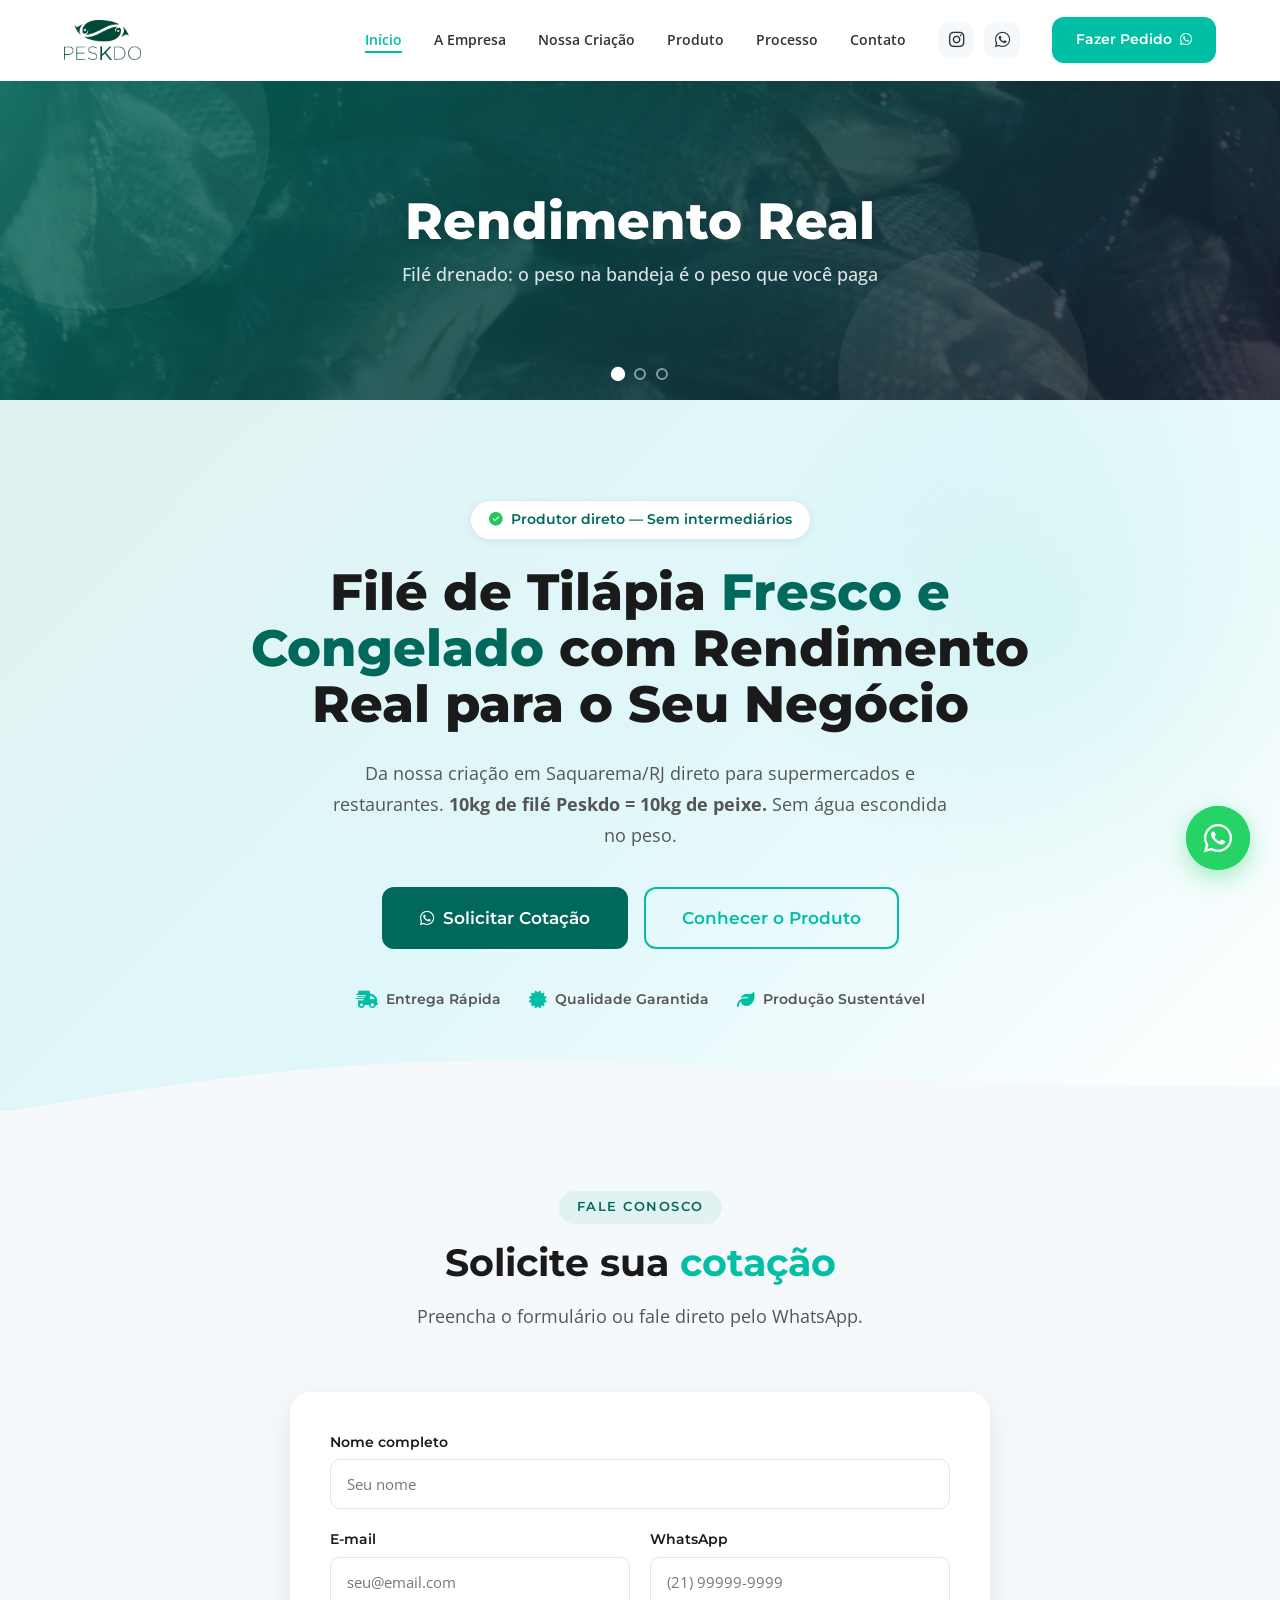
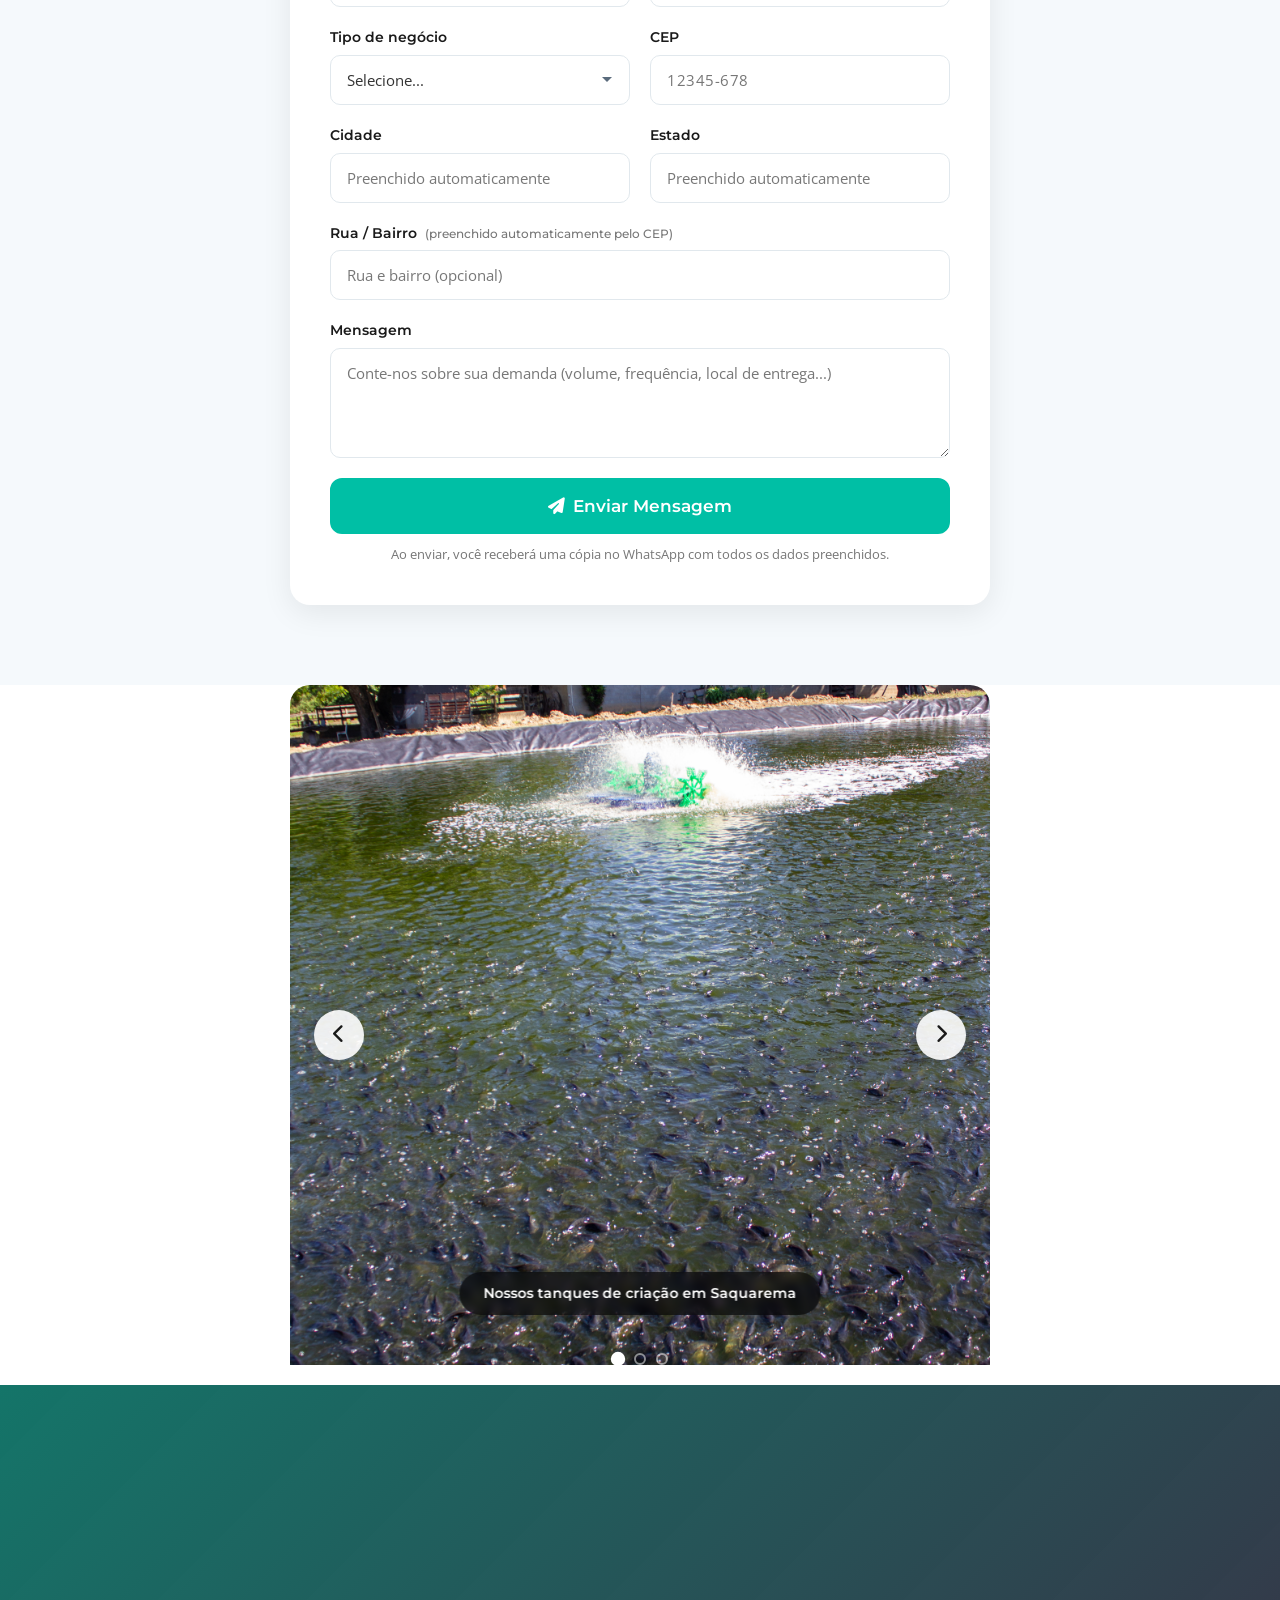
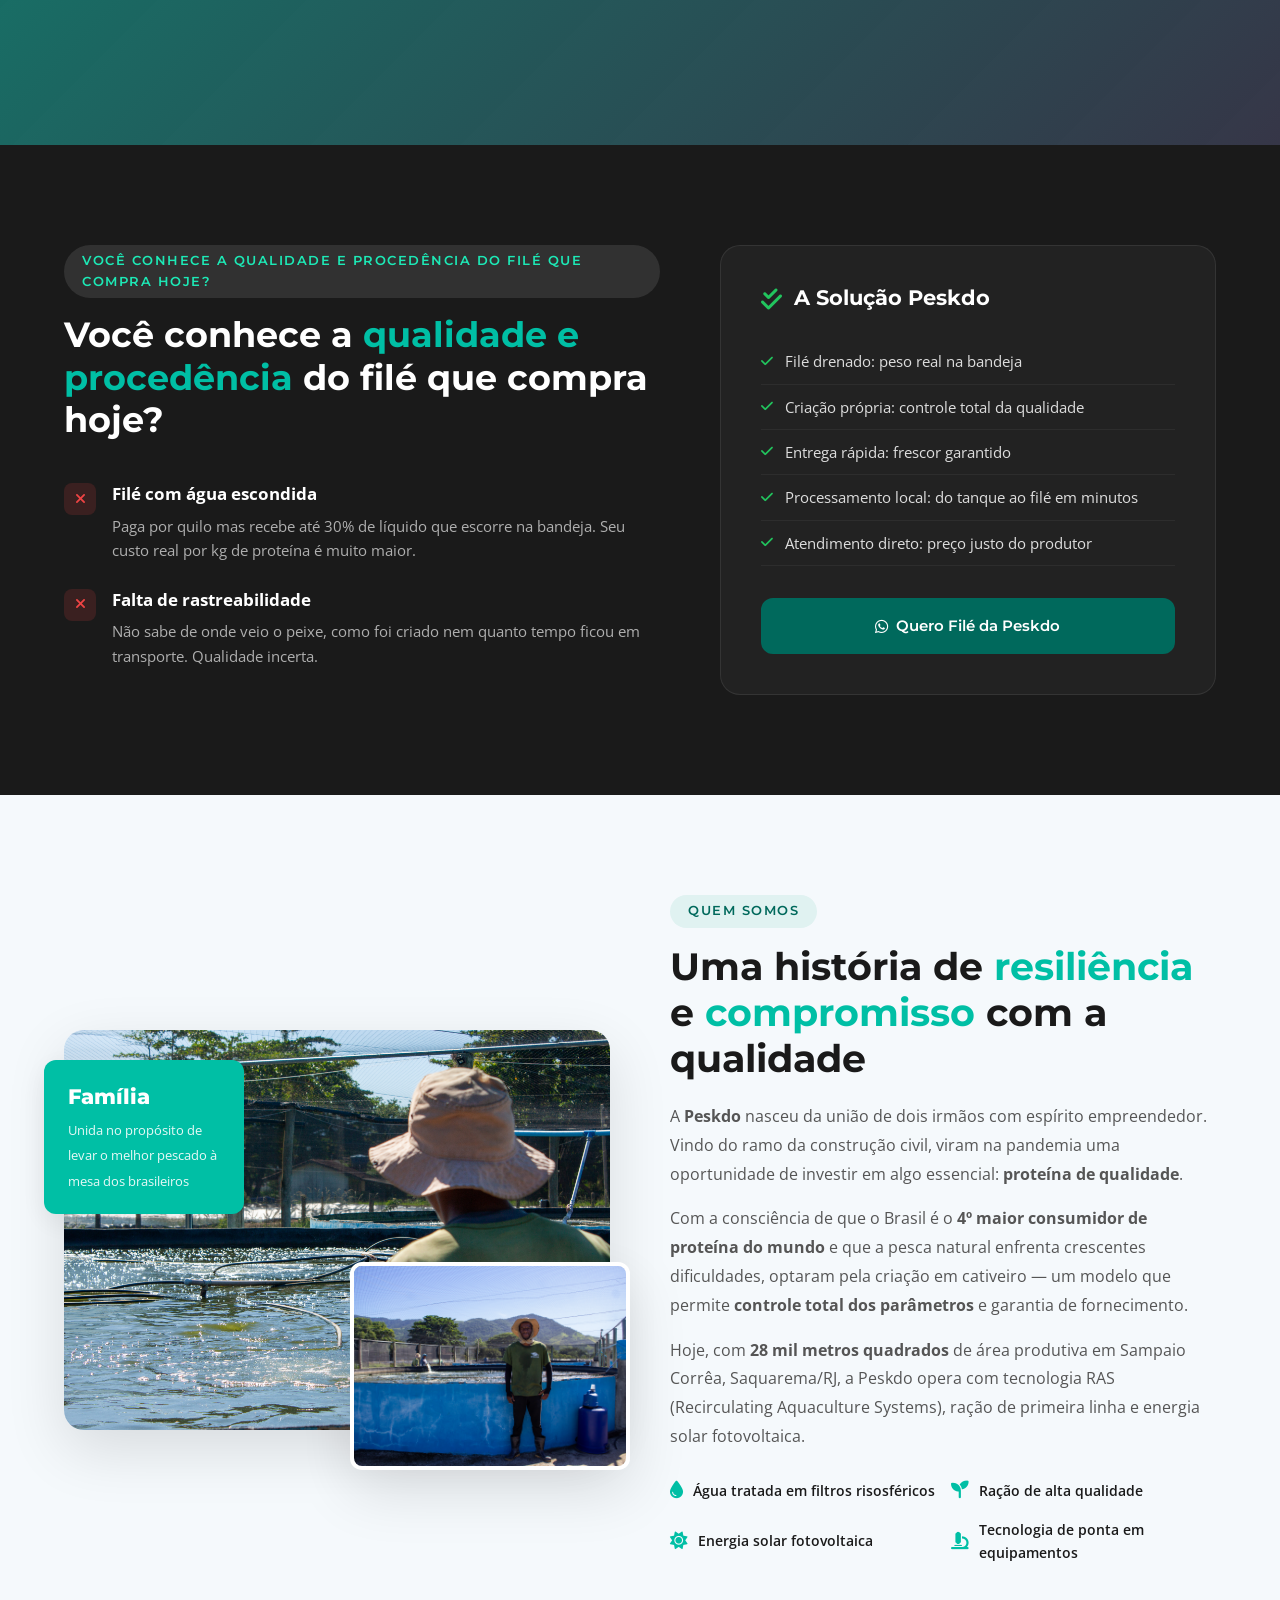
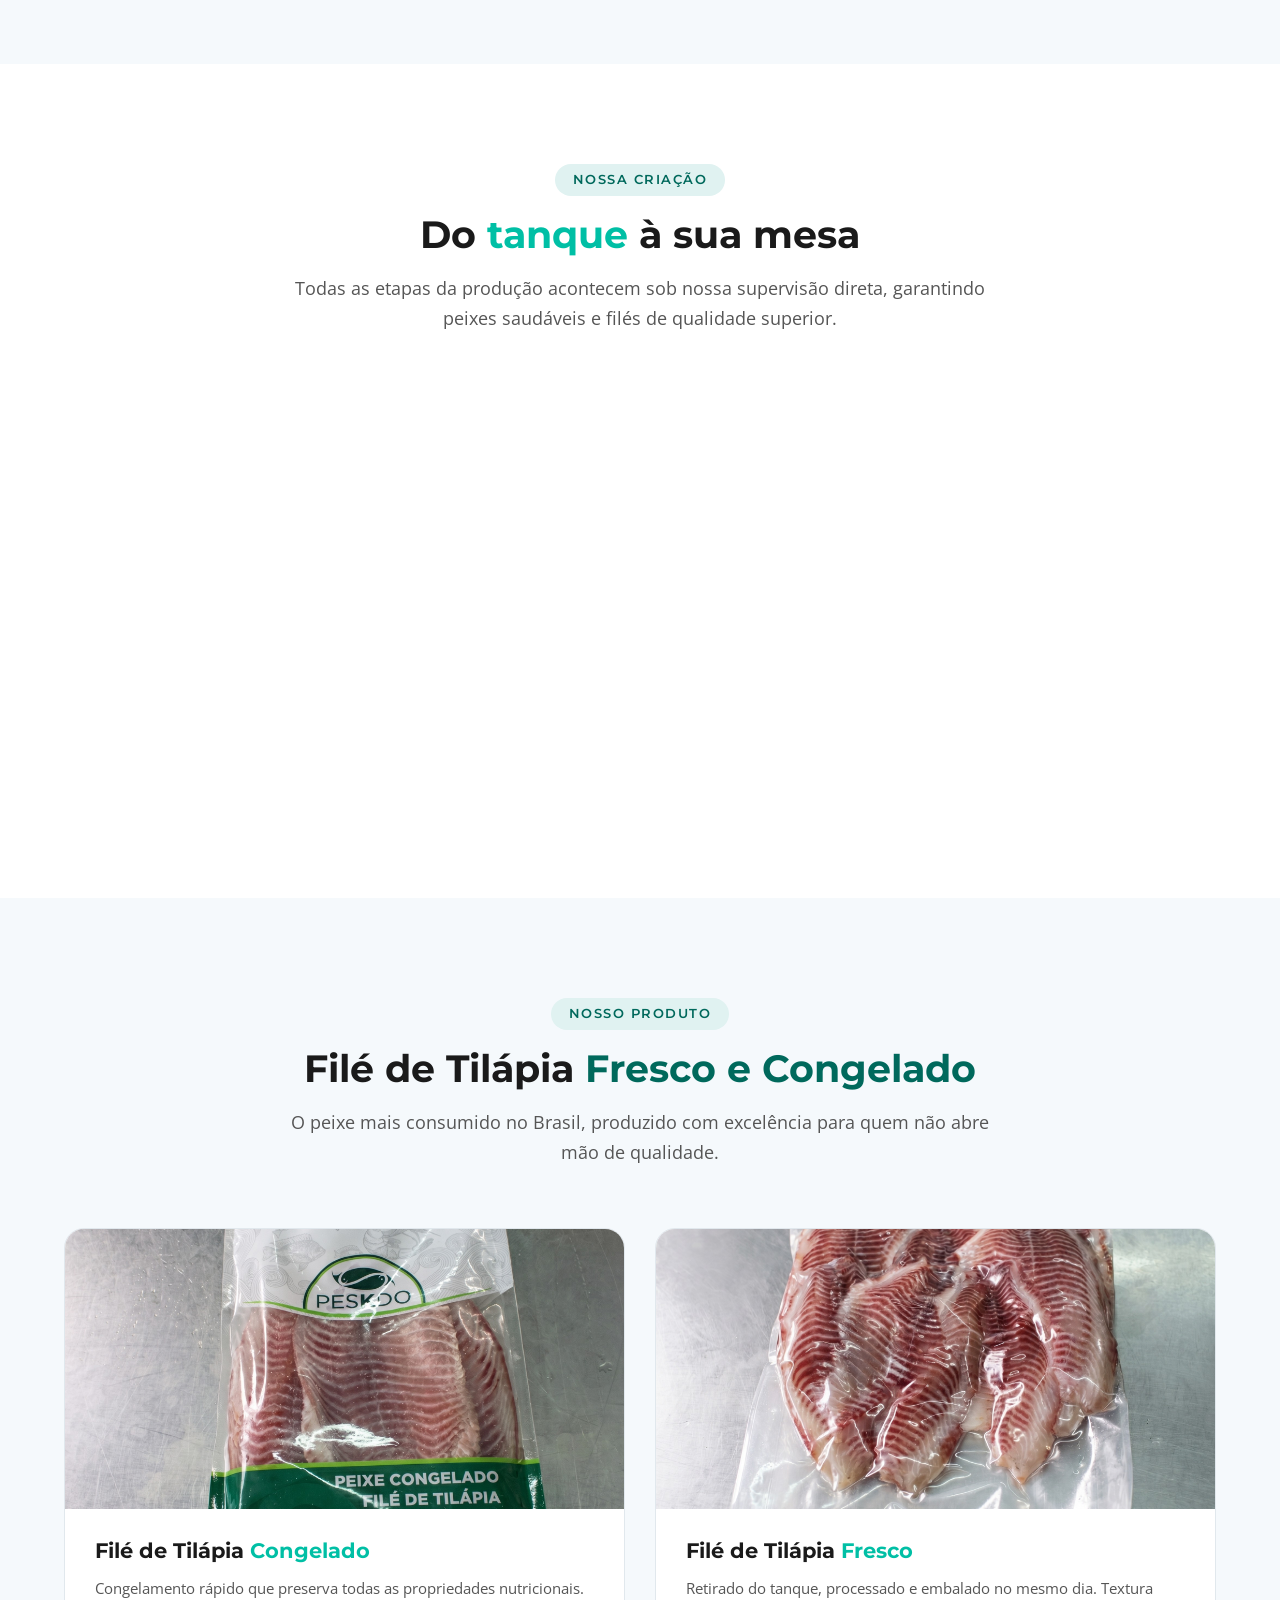
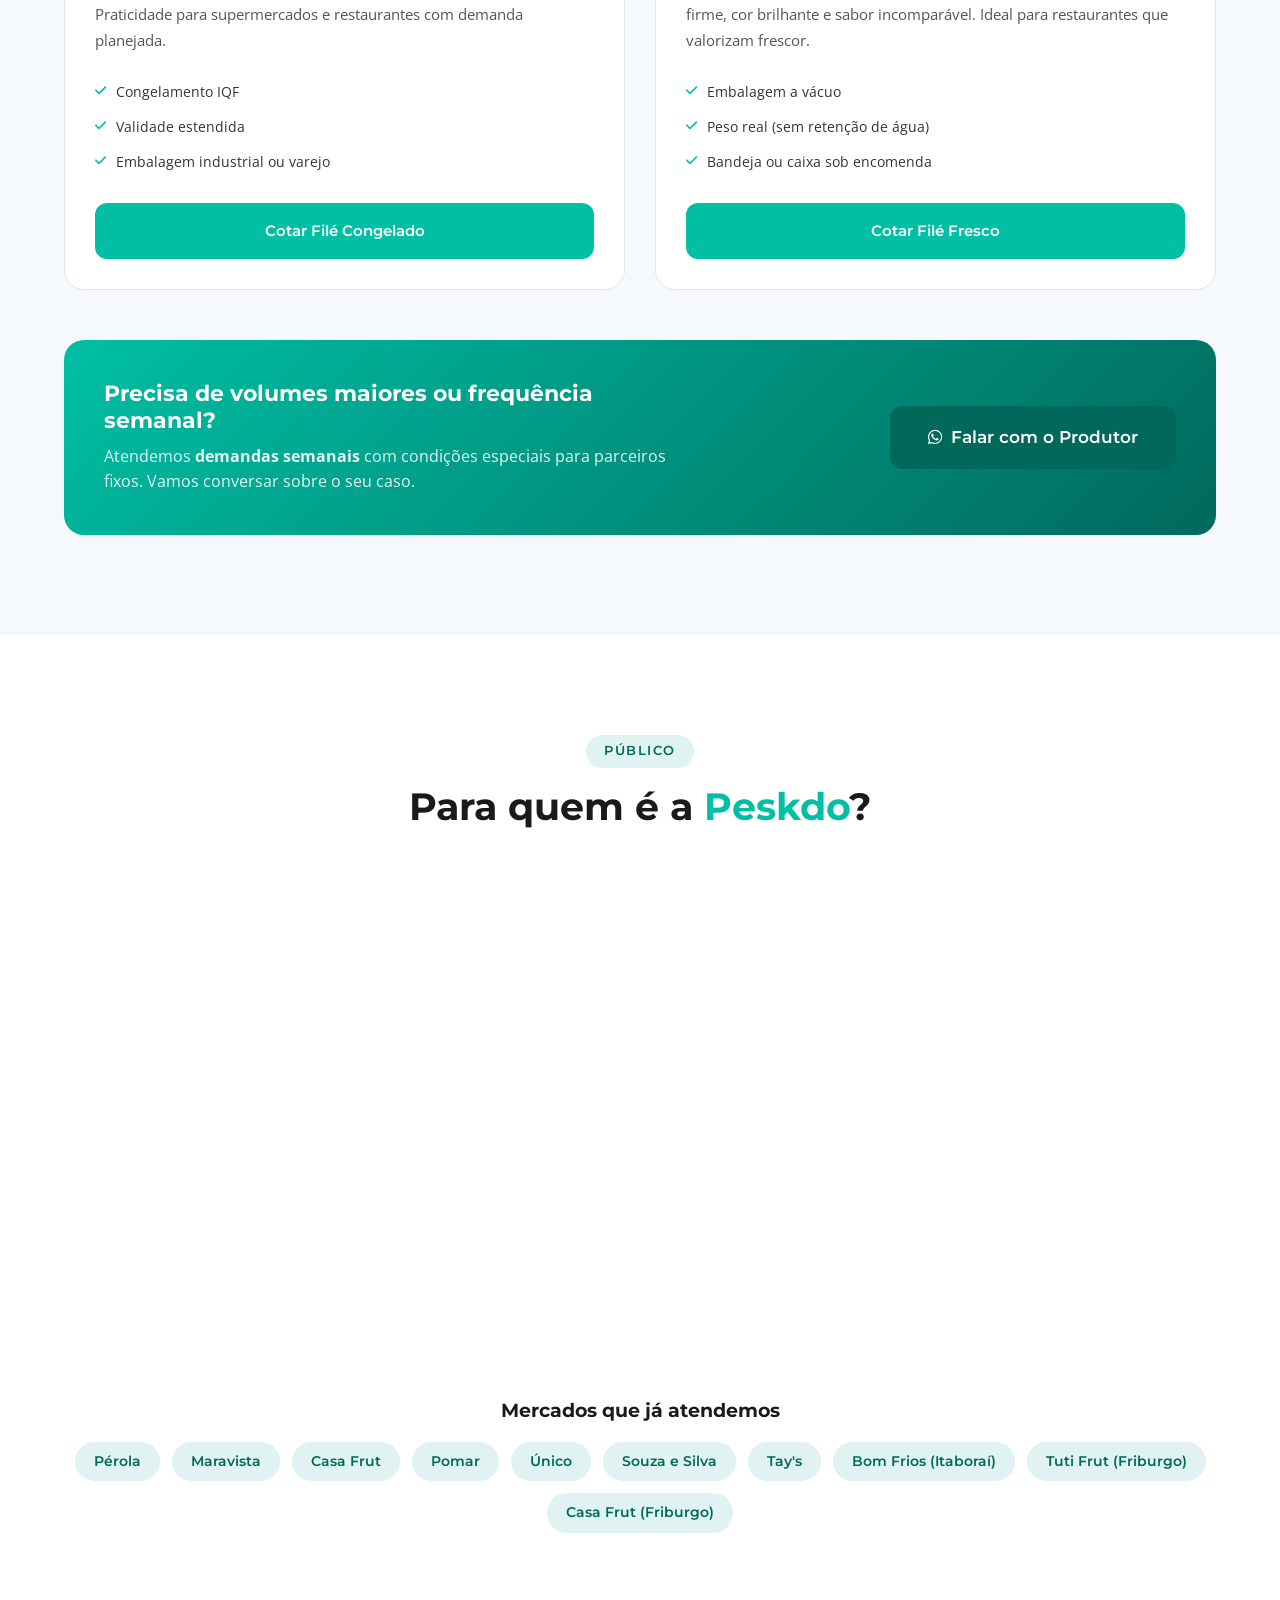
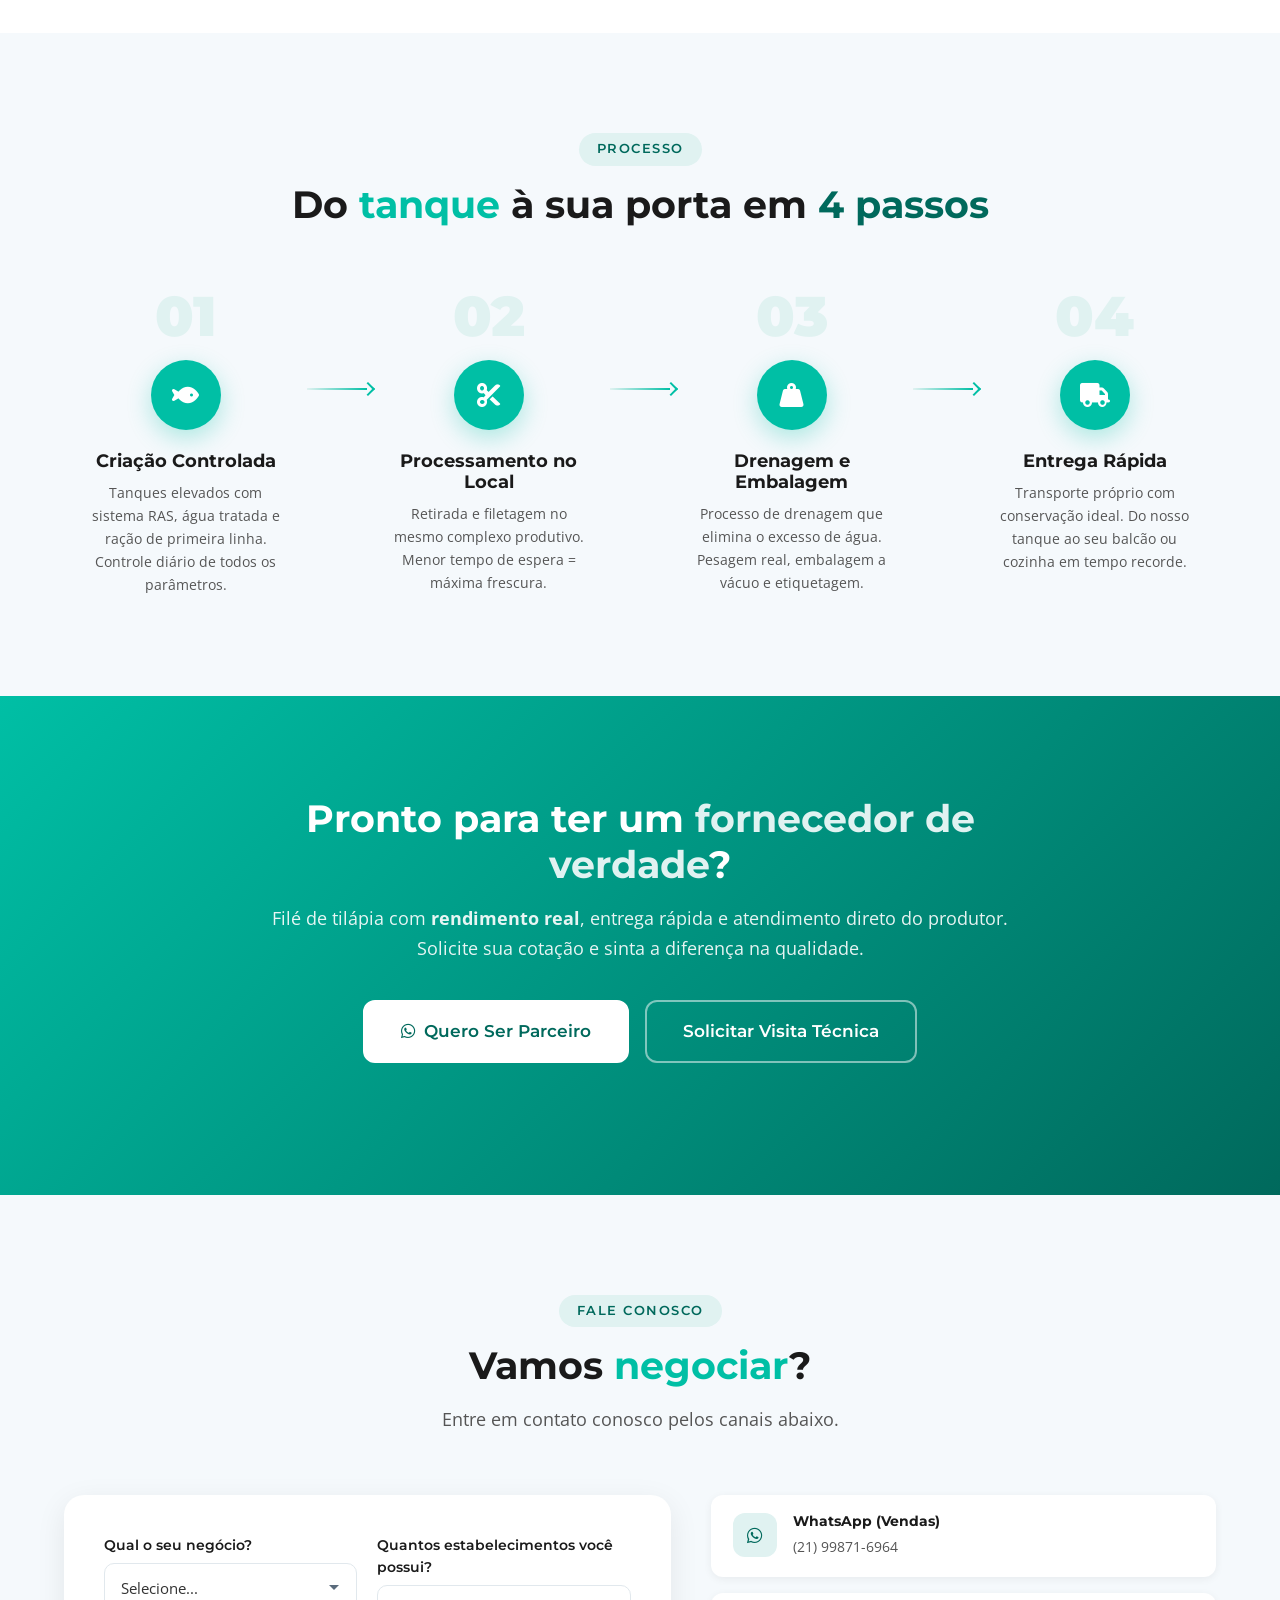
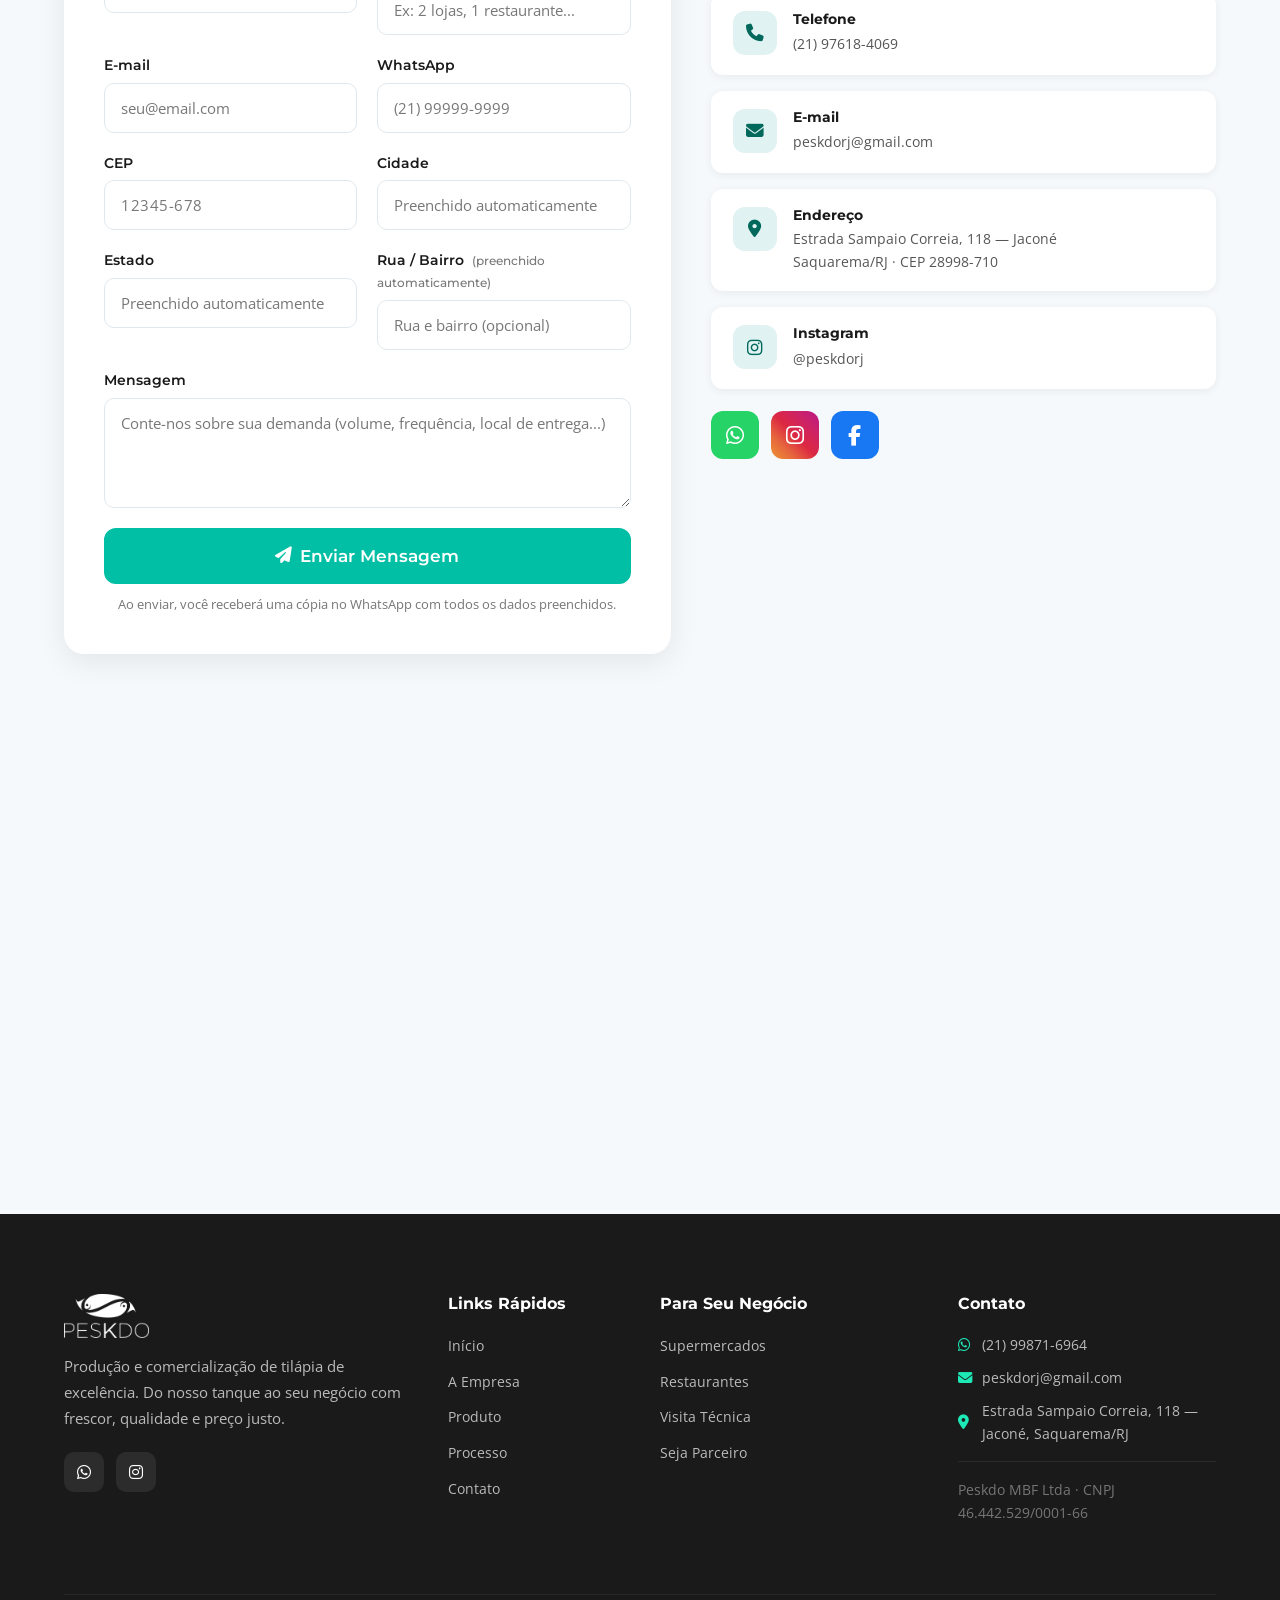
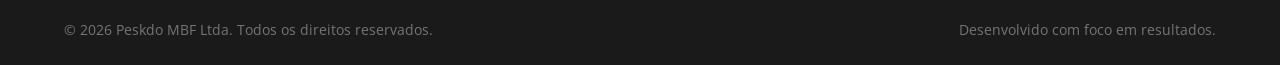
==== index.html @ c35ff8ce "site finalizado" ====
<!DOCTYPE html>
<html lang="pt-BR">
<head>
    <meta charset="UTF-8">
    <meta name="viewport" content="width=device-width, initial-scale=1.0, maximum-scale=5.0">
    <title>Peskdo | Filé de Tilápia Fresco e Congelado — Do Produtor para o Seu Negócio</title>
    <meta name="description" content="Filé de tilápia fresco e congelado direto da nossa criação em Saquarema/RJ. Entrega rápida, rendimento real e controle total da qualidade. Atendemos supermercados e restaurantes.">
    <link rel="preconnect" href="https://fonts.googleapis.com">
    <link rel="preconnect" href="https://fonts.gstatic.com" crossorigin>
    <link href="https://fonts.googleapis.com/css2?family=Montserrat:wght@400;500;600;700;800;900&family=Open+Sans:wght@400;500;600;700&display=swap" rel="stylesheet">
    <link rel="stylesheet" href="style.css">
    <link rel="stylesheet" href="https://cdnjs.cloudflare.com/ajax/libs/font-awesome/6.5.1/css/all.min.css">
    <base target="_blank">
<base target="_blank">
<base target="_blank">
<base target="_blank">
</head>
<body>

    <!-- Navbar -->
    <nav class="navbar" id="navbar">
        <div class="container nav-container">
            <a href="#" class="logo">
                <img src="img/Logo_Verde.png" alt="Peskdo" class="logo-img">
            </a>
            <button class="nav-toggle" id="navToggle" aria-label="Menu">
                <span></span><span></span><span></span>
            </button>
            <ul class="nav-menu" id="navMenu">
                <li><a href="#inicio" class="nav-link">Início</a></li>
                <li><a href="#sobre" class="nav-link">A Empresa</a></li>
                <li><a href="#criacao" class="nav-link">Nossa Criação</a></li>
                <li><a href="#produto" class="nav-link">Produto</a></li>
                <li><a href="#processo" class="nav-link">Processo</a></li>
                <li><a href="#contato" class="nav-link">Contato</a></li>
                <li class="nav-social">
                    <a href="https://instagram.com/peskdorj" class="nav-social-link" target="_blank" aria-label="Instagram"><i class="fab fa-instagram"></i></a>
                    <a href="https://wa.me/5521998716964?text=Olá!%20Sou%20proprietário%20de%20supermercado/restaurante%20e%20gostaria%20de%20receber%20uma%20cotação%20de%20filé%20de%20tilápia." class="nav-social-link whatsapp" target="_blank" aria-label="WhatsApp"><i class="fab fa-whatsapp"></i></a>
                </li>
                <li><a href="https://wa.me/5521998716964?text=Olá!%20Sou%20proprietário%20de%20supermercado/restaurante%20e%20gostaria%20de%20receber%20uma%20cotação%20de%20filé%20de%20tilápia." class="btn btn-primary nav-cta" target="_blank">Fazer Pedido <i class="fab fa-whatsapp"></i></a></li>
            </ul>
        </div>
    </nav>

    <!-- BANNERS FULL-WIDTH CARROSSEL (3 DIFERENCIAIS) -->
    <section class="hero-banners" id="heroBanners">
        <div class="banners-track" id="bannersTrack">

            <!-- Slide 1: Rendimento Real -->
            <div class="banner-slide active">
                <div class="banner-bg" style="background-image: url('img/40.jpg');"></div>
                <div class="banner-shapes">
                    <div class="shape shape-1"></div>
                    <div class="shape shape-2"></div>
                </div>
                <div class="container banner-inner">
                    <div class="banner-text-col">
                        <h2>Rendimento Real</h2>
                        <p class="banner-subtitle">Filé drenado: o peso na bandeja é o peso que você paga</p>
                    </div>
                </div>
            </div>

            <!-- Slide 2: Criação Própria -->
            <div class="banner-slide">
                <div class="banner-bg" style="background-image: url('img/02.jpeg');"></div>
                <div class="banner-shapes">
                    <div class="shape shape-3"></div>
                    <div class="shape shape-4"></div>
                </div>
                <div class="container banner-inner">
                    <div class="banner-text-col">
                        <h2>Criação Própria</h2>
                        <p class="banner-subtitle">28 mil m² de piscicultura em Saquarema/RJ</p>
                    </div>
                </div>
            </div>

            <!-- Slide 3: Logística Própria -->
            <div class="banner-slide">
                <div class="banner-bg" style="background-image: url('img/39.jpg');"></div>
                <div class="banner-shapes">
                    <div class="shape shape-5"></div>
                    <div class="shape shape-6"></div>
                </div>
                <div class="container banner-inner">
                    <div class="banner-text-col">
                        <h2>Logística Própria</h2>
                        <p class="banner-subtitle">Do tanque ao seu negócio em tempo recorde</p>
                    </div>
                </div>
            </div>

        </div>

        <!-- Dots -->
        <div class="banner-dots" id="bannerDots">
            <button class="dot active" data-slide="0" aria-label="Slide 1"></button>
            <button class="dot" data-slide="1" aria-label="Slide 2"></button>
            <button class="dot" data-slide="2" aria-label="Slide 3"></button>
        </div>
    </section>

    <!-- Hero Section -->
    <section class="hero" id="inicio">
        <div class="hero-bg"></div>
        <div class="container hero-container">
            <div class="hero-content">
                <div class="hero-badge">
                    <i class="fas fa-check-circle"></i> Produtor direto — Sem intermediários
                </div>
                <h1 class="hero-title">
                    Filé de Tilápia <span class="text-accent">Fresco e Congelado</span> com Rendimento Real para o Seu Negócio
                </h1>
                <p class="hero-subtitle">
                    Da nossa criação em Saquarema/RJ direto para supermercados e restaurantes. 
                    <strong>10kg de filé Peskdo = 10kg de peixe.</strong> Sem água escondida no peso.
                </p>
                <div class="hero-cta-group">
                    <a href="https://wa.me/5521998716964?text=Olá!%20Sou%20proprietário%20de%20supermercado/restaurante%20e%20gostaria%20de%20receber%20uma%20cotação%20de%20filé%20de%20tilápia." class="btn btn-accent btn-lg" target="_blank">
                        <i class="fab fa-whatsapp"></i> Solicitar Cotação
                    </a>
                    <a href="#produto" class="btn btn-outline btn-lg">
                        Conhecer o Produto
                    </a>
                </div>
                <div class="hero-trust">
                    <div class="trust-item">
                        <i class="fas fa-truck-fast"></i>
                        <span>Entrega Rápida</span>
                    </div>
                    <div class="trust-item">
                        <i class="fas fa-certificate"></i>
                        <span>Qualidade Garantida</span>
                    </div>
                    <div class="trust-item">
                        <i class="fas fa-leaf"></i>
                        <span>Produção Sustentável</span>
                    </div>
                </div>
            </div>
        </div>
        <div class="hero-wave">
            <svg viewBox="0 0 1440 120" fill="none" xmlns="http://www.w3.org/2000/svg">
                <path d="M0 120L60 110C120 100 240 80 360 70C480 60 600 60 720 65C840 70 960 80 1080 85C1200 90 1320 90 1380 90L1440 90V120H1380C1320 120 1200 120 1080 120C960 120 840 120 720 120C600 120 480 120 360 120C240 120 120 120 60 120H0Z" fill="#F5F9FC"/>
            </svg>
        </div>
    </section>

    <!-- Formulário de Contato (Cópia no Início) -->
    <section class="lead-form" id="leadForm">
        <div class="container">
            <div class="section-header">
                <span class="section-tag">Fale Conosco</span>
                <h2 class="section-title">Solicite sua <span class="text-primary">cotação</span></h2>
                <p class="section-subtitle">Preencha o formulário ou fale direto pelo WhatsApp.</p>
            </div>
            <div class="lead-form-wrapper">
                <form class="contato-form" id="leadFormElement">
                    <div class="form-group">
                        <label for="nomeLead">Nome completo</label>
                        <input type="text" id="nomeLead" name="nome" placeholder="Seu nome" required>
                    </div>
                    <div class="form-row">
                        <div class="form-group">
                            <label for="emailLead">E-mail</label>
                            <input type="email" id="emailLead" name="email" placeholder="seu@email.com" required>
                        </div>
                        <div class="form-group">
                            <label for="telefoneLead">WhatsApp</label>
                            <input type="tel" id="telefoneLead" name="telefone" placeholder="(21) 99999-9999" required>
                        </div>
                    </div>
                    <div class="form-row">
                        <div class="form-group">
                            <label for="tipoLead">Tipo de negócio</label>
                            <select id="tipoLead" name="tipo" required>
                                <option value="" disabled selected>Selecione...</option>
                                <option value="supermercado">Supermercado</option>
                                <option value="restaurante">Restaurante</option>
                                <option value="distribuidor">Distribuidor</option>
                                <option value="outro">Outro</option>
                            </select>
                        </div>
                        <div class="form-group">
                            <label for="cepLead">CEP</label>
                            <input type="text" id="cepLead" name="cep" class="cep-input" placeholder="12345-678" maxlength="9" required>
                        </div>
                    </div>
                    <div class="form-row">
                        <div class="form-group">
                            <label for="cidadeLead">Cidade</label>
                            <input type="text" id="cidadeLead" name="cidade" placeholder="Preenchido automaticamente" required>
                        </div>
                        <div class="form-group">
                            <label for="estadoLead">Estado</label>
                            <input type="text" id="estadoLead" name="estado" placeholder="Preenchido automaticamente" required>
                        </div>
                    </div>
                    <div class="form-group">
                        <label for="ruaLead">Rua / Bairro <small>(preenchido automaticamente pelo CEP)</small></label>
                        <input type="text" id="ruaLead" name="rua" placeholder="Rua e bairro (opcional)">
                    </div>
                    <div class="form-group">
                        <label for="mensagemLead">Mensagem</label>
                        <textarea id="mensagemLead" name="mensagem" rows="4" placeholder="Conte-nos sobre sua demanda (volume, frequência, local de entrega...)" required></textarea>
                    </div>
                    <button type="submit" class="btn btn-primary btn-lg btn-full">
                        <i class="fas fa-paper-plane"></i> Enviar Mensagem
                    </button>
                    <p class="form-note">Ao enviar, você receberá uma cópia no WhatsApp com todos os dados preenchidos.</p>
                </form>
            </div>
        </div>
    </section>

    <!-- CARROSSEL DE GALERIA (3 IMAGENS) -->
    <section class="galeria-carrossel" id="galeriaCarrossel">
        <div class="galeria-track" id="galeriaTrack">
            <div class="galeria-slide active">
                <img src="img/05.jpeg" alt="Nossos tanques de criação em Saquarema">
                <div class="galeria-caption">Nossos tanques de criação em Saquarema</div>
            </div>
            <div class="galeria-slide">
                <img src="img/02.jpeg" alt="Tilápias saudáveis em água tratada">
                <div class="galeria-caption">Tilápias saudáveis em água tratada</div>
            </div>
            <div class="galeria-slide">
                <img src="img/27.jpg" alt="Filé de tilápia embalado e pronto para entrega">
                <div class="galeria-caption">Filé de tilápia embalado e pronto para entrega</div>
            </div>
        </div>
        <button class="galeria-prev" id="galeriaPrev" aria-label="Imagem anterior">
            <i class="fas fa-chevron-left"></i>
        </button>
        <button class="galeria-next" id="galeriaNext" aria-label="Próxima imagem">
            <i class="fas fa-chevron-right"></i>
        </button>
        <div class="galeria-dots" id="galeriaDots">
            <button class="dot active" data-slide="0" aria-label="Imagem 1"></button>
            <button class="dot" data-slide="1" aria-label="Imagem 2"></button>
            <button class="dot" data-slide="2" aria-label="Imagem 3"></button>
        </div>
    </section>

    <!-- Stats Section -->
    <section class="stats" id="stats">
        <div class="stats-overlay"></div>
        <div class="container">
            <div class="stats-grid">
                <div class="stat-item" data-aos="fade-up">
                    <div class="stat-number">20<span>ton</span></div>
                    <div class="stat-label">Capacidade mensal de produção</div>
                </div>
                <div class="stat-item" data-aos="fade-up" data-aos-delay="100">
                    <div class="stat-number">28<span>mil m²</span></div>
                    <div class="stat-label">Área de produção em Saquarema</div>
                </div>
                <div class="stat-item" data-aos="fade-up" data-aos-delay="200">
                    <div class="stat-number">100<span>%</span></div>
                    <div class="stat-label">Controle da criação ao processamento</div>
                </div>
                <div class="stat-item" data-aos="fade-up" data-aos-delay="300">
                    <div class="stat-number">0<span>%</span></div>
                    <div class="stat-label">De água retida no filé</div>
                </div>
            </div>
        </div>
    </section>

    <!-- Problem / Solution Section -->
    <section class="problem-solution">
        <div class="container">
            <div class="ps-grid">
                <div class="ps-content">
                    <span class="section-tag tag-dark">Você conhece a qualidade e procedência do filé que compra hoje?</span>
                    <h2>Você conhece a <span class="text-accent">qualidade e procedência</span> do filé que compra hoje?</h2>
                    <div class="problem-list">
                        <div class="problem-item">
                            <div class="problem-icon"><i class="fas fa-xmark"></i></div>
                            <div>
                                <strong>Filé com água escondida</strong>
                                <p>Paga por quilo mas recebe até 30% de líquido que escorre na bandeja. Seu custo real por kg de proteína é muito maior.</p>
                            </div>
                        </div>
                        <div class="problem-item">
                            <div class="problem-icon"><i class="fas fa-xmark"></i></div>
                            <div>
                                <strong>Falta de rastreabilidade</strong>
                                <p>Não sabe de onde veio o peixe, como foi criado nem quanto tempo ficou em transporte. Qualidade incerta.</p>
                            </div>
                        </div>
                    </div>
                </div>
                <div class="ps-solution">
                    <div class="solution-box">
                        <div class="solution-header">
                            <i class="fas fa-check-double"></i>
                            <h3>A Solução Peskdo</h3>
                        </div>
                        <ul class="solution-list">
                            <li><i class="fas fa-check"></i> Filé drenado: peso real na bandeja</li>
                            <li><i class="fas fa-check"></i> Criação própria: controle total da qualidade</li>
                            <li><i class="fas fa-check"></i> Entrega rápida: frescor garantido</li>
                            <li><i class="fas fa-check"></i> Processamento local: do tanque ao filé em minutos</li>
                            <li><i class="fas fa-check"></i> Atendimento direto: preço justo do produtor</li>
                        </ul>
                        <a href="https://wa.me/5521998716964?text=Olá!%20Quero%20conhecer%20a%20diferença%20do%20filé%20Peskdo." class="btn btn-accent btn-full" target="_blank">
                            <i class="fab fa-whatsapp"></i> Quero Filé da Peskdo
                        </a>
                    </div>
                </div>
            </div>
        </div>
    </section>

    <!-- Sobre a Empresa -->
    <section class="sobre" id="sobre">
        <div class="container">
            <div class="sobre-grid">
                <div class="sobre-images">
                    <div class="sobre-img-main">
                        <img src="img/13.jpeg" alt="Equipe Peskdo trabalhando nos tanques de criação">
                    </div>
                    <div class="sobre-img-secondary">
                        <img src="img/08.jpeg" alt="Tanques elevados da piscicultura Peskdo">
                    </div>
                    <div class="sobre-experience">
                        <span class="exp-number">Família</span>
                        <span class="exp-text">Unida no propósito de levar o melhor pescado à mesa dos brasileiros</span>
                    </div>
                </div>
                <div class="sobre-content">
                    <span class="section-tag">Quem Somos</span>
                    <h2 class="section-title">Uma história de <span class="text-primary">resiliência</span> e <span class="text-primary">compromisso</span> com a qualidade</h2>
                    <p>A <strong>Peskdo</strong> nasceu da união de dois irmãos com espírito empreendedor. Vindo do ramo da construção civil, viram na pandemia uma oportunidade de investir em algo essencial: <strong>proteína de qualidade</strong>.</p>
                    <p>Com a consciência de que o Brasil é o <strong>4º maior consumidor de proteína do mundo</strong> e que a pesca natural enfrenta crescentes dificuldades, optaram pela criação em cativeiro — um modelo que permite <strong>controle total dos parâmetros</strong> e garantia de fornecimento.</p>
                    <p>Hoje, com <strong>28 mil metros quadrados</strong> de área produtiva em Sampaio Corrêa, Saquarema/RJ, a Peskdo opera com tecnologia RAS (Recirculating Aquaculture Systems), ração de primeira linha e energia solar fotovoltaica.</p>
                    <div class="sobre-features">
                        <div class="sfeature">
                            <i class="fas fa-droplet"></i>
                            <span>Água tratada em filtros risosféricos</span>
                        </div>
                        <div class="sfeature">
                            <i class="fas fa-seedling"></i>
                            <span>Ração de alta qualidade</span>
                        </div>
                        <div class="sfeature">
                            <i class="fas fa-sun"></i>
                            <span>Energia solar fotovoltaica</span>
                        </div>
                        <div class="sfeature">
                            <i class="fas fa-microscope"></i>
                            <span>Tecnologia de ponta em equipamentos</span>
                        </div>
                    </div>
                </div>
            </div>
        </div>
    </section>

    <!-- Nossa Criação - Galeria -->
    <section class="criacao" id="criacao">
        <div class="container">
            <div class="section-header">
                <span class="section-tag">Nossa Criação</span>
                <h2 class="section-title">Do <span class="text-primary">tanque</span> à sua mesa</h2>
                <p class="section-subtitle">Todas as etapas da produção acontecem sob nossa supervisão direta, garantindo peixes saudáveis e filés de qualidade superior.</p>
            </div>
            <div class="criacao-grid">
                <div class="criacao-card" data-aos="fade-up">
                    <div class="criacao-img">
                        <img src="img/02.jpeg" alt="Tilápias saudáveis nadando nos tanques de criação">
                    </div>
                    <div class="criacao-info">
                        <h3>Criação Saudável</h3>
                        <p>Peixes criados em água tratada e monitorada diariamente, com parâmetros rigorosos de oxigenação e temperatura.</p>
                    </div>
                </div>
                <div class="criacao-card" data-aos="fade-up" data-aos-delay="100">
                    <div class="criacao-img">
                        <img src="img/14.jpeg" alt="Alimentação das tilápias com ração de qualidade">
                    </div>
                    <div class="criacao-info">
                        <h3>Alimentação de Qualidade</h3>
                        <p>Ração nutricionalmente balanceada que garante crescimento uniforme e carne de textura firme e sabor limpo.</p>
                    </div>
                </div>
                <div class="criacao-card" data-aos="fade-up" data-aos-delay="200">
                    <div class="criacao-img">
                        <img src="img/09.jpeg" alt="Despesca e pesagem das tilápias no momento ideal">
                    </div>
                    <div class="criacao-info">
                        <h3>Despesca no Ponto Certo</h3>
                        <p>Retirada no momento ideal de maturação, com pesagem rigorosa e transporte imediato para o processamento.</p>
                    </div>
                </div>
            </div>
        </div>
    </section>

    <!-- Produto Section -->
    <section class="produto" id="produto">
        <div class="container">
            <div class="section-header">
                <span class="section-tag">Nosso Produto</span>
                <h2 class="section-title">Filé de Tilápia <span class="text-accent">Fresco e Congelado</span></h2>
                <p class="section-subtitle">O peixe mais consumido no Brasil, produzido com excelência para quem não abre mão de qualidade.</p>
            </div>
            <div class="produto-grid">
                <div class="produto-card">
                    <div class="produto-img">
                        <img src="img/file_congelado.png" alt="Filé de tilápia congelado Peskdo - praticidade e qualidade">
                    </div>
                    <div class="produto-info">
                        <h3>Filé de Tilápia <span>Congelado</span></h3>
                        <p>Congelamento rápido que preserva todas as propriedades nutricionais. Praticidade para supermercados e restaurantes com demanda planejada.</p>
                        <ul class="produto-specs">
                            <li><i class="fas fa-check"></i> Congelamento IQF</li>
                            <li><i class="fas fa-check"></i> Validade estendida</li>
                            <li><i class="fas fa-check"></i> Embalagem industrial ou varejo</li>
                        </ul>
                        <a href="https://wa.me/5521998716964?text=Olá!%20Tenho%20interesse%20no%20filé%20de%20tilápia%20CONGELADO.%20Pode%20me%20enviar%20uma%20cotação?" class="btn btn-primary btn-full" target="_blank">Cotar Filé Congelado</a>
                    </div>
                </div>
                <div class="produto-card">
                    <div class="produto-img">
                        <img src="img/file_tilapia_fresco.png" alt="Filé de tilápia fresco Peskdo - carne branca e firme">
                        </div>
                    <div class="produto-info">
                        <h3>Filé de Tilápia <span>Fresco</span></h3>
                        <p>Retirado do tanque, processado e embalado no mesmo dia. Textura firme, cor brilhante e sabor incomparável. Ideal para restaurantes que valorizam frescor.</p>
                        <ul class="produto-specs">
                            <li><i class="fas fa-check"></i> Embalagem a vácuo</li>
                            <li><i class="fas fa-check"></i> Peso real (sem retenção de água)</li>
                            <li><i class="fas fa-check"></i> Bandeja ou caixa sob encomenda</li>
                        </ul>
                        <a href="https://wa.me/5521998716964?text=Olá!%20Tenho%20interesse%20no%20filé%20de%20tilápia%20FRESCO.%20Pode%20me%20enviar%20uma%20cotação?" class="btn btn-primary btn-full" target="_blank">Cotar Filé Fresco</a>
                    </div>
                </div>
            </div>
            <div class="produto-cta-box">
                <div class="cta-box-content">
                    <h3>Precisa de volumes maiores ou frequência semanal?</h3>
                    <p>Atendemos <strong>demandas semanais</strong> com condições especiais para parceiros fixos. Vamos conversar sobre o seu caso.</p>
                </div>
                <a href="https://wa.me/5521998716964?text=Olá!%20Tenho%20demanda%20de%20aproximadamente%20____%20kg%20por%20semana%20e%20gostaria%20de%20condições%20especiais." class="btn btn-accent btn-lg" target="_blank">
                    <i class="fab fa-whatsapp"></i> Falar com o Produtor
                </a>
            </div>
        </div>
    </section>

    <!-- Para Quem É -->
    <section class="para-quem">
        <div class="container">
            <div class="section-header">
                <span class="section-tag">Público</span>
                <h2 class="section-title">Para quem é a <span class="text-primary">Peskdo</span>?</h2>
            </div>
            <div class="pq-grid">
                <div class="pq-card" data-aos="fade-right">
                    <div class="pq-icon">
                        <i class="fas fa-store"></i>
                    </div>
                    <h3>Supermercados</h3>
                    <p class="pq-subtitle">Pequeno e médio porte (2 a 3 lojas)</p>
                    <ul>
                        <li>Embalagem com a marca do mercado (sob consulta)</li>
                        <li>Entrega programada conforme giro do estoque</li>
                        <li>Preço competitivo para revenda</li>
                    </ul>
                    </div>
                <div class="pq-card" data-aos="fade-left">
                    <div class="pq-icon">
                        <i class="fas fa-utensils"></i>
                    </div>
                    <h3>Restaurantes</h3>
                    <p class="pq-subtitle">De médio porte e cozinhas industriais</p>
                    <ul>
                        <li>Filé drenado: rendimento real por kg</li>
                        <li>Frescor que valoriza o prato final</li>
                        <li>Entrega no dia ou véspera do preparo</li>
                        <li>Cortes sob medida para o cardápio</li>
                    </ul>
                    <div class="pq-example">Reduza seu custo de matéria-prima</div>
                </div>
            </div>
            <div class="mercados-atendidos">
                <h3>Mercados que já atendemos</h3>
                <div class="mercados-lista">
                    <span class="mercado-tag">Pérola</span>
                    <span class="mercado-tag">Maravista</span>
                    <span class="mercado-tag">Casa Frut</span>
                    <span class="mercado-tag">Pomar</span>
                    <span class="mercado-tag">Único</span>
                    <span class="mercado-tag">Souza e Silva</span>
                    <span class="mercado-tag">Tay's</span>
                    <span class="mercado-tag">Bom Frios (Itaboraí)</span>
                    <span class="mercado-tag">Tuti Frut (Friburgo)</span>
                    <span class="mercado-tag">Casa Frut (Friburgo)</span>
                </div>
            </div>
        </div>
    </section>

    <!-- Processo -->
    <section class="processo" id="processo">
        <div class="container">
            <div class="section-header">
                <span class="section-tag">Processo</span>
                <h2 class="section-title">Do <span class="text-primary">tanque</span> à sua porta em <span class="text-accent">4 passos</span></h2>
            </div>
            <div class="processo-steps">
                <div class="step">
                    <div class="step-number">01</div>
                    <div class="step-content">
                        <div class="step-icon"><i class="fas fa-fish"></i></div>
                        <h3>Criação Controlada</h3>
                        <p>Tanques elevados com sistema RAS, água tratada e ração de primeira linha. Controle diário de todos os parâmetros.</p>
                    </div>
                </div>
                <div class="step-connector"></div>
                <div class="step">
                    <div class="step-number">02</div>
                    <div class="step-content">
                        <div class="step-icon"><i class="fas fa-scissors"></i></div>
                        <h3>Processamento no Local</h3>
                        <p>Retirada e filetagem no mesmo complexo produtivo. Menor tempo de espera = máxima frescura.</p>
                    </div>
                </div>
                <div class="step-connector"></div>
                <div class="step">
                    <div class="step-number">03</div>
                    <div class="step-content">
                        <div class="step-icon"><i class="fas fa-weight-hanging"></i></div>
                        <h3>Drenagem e Embalagem</h3>
                        <p>Processo de drenagem que elimina o excesso de água. Pesagem real, embalagem a vácuo e etiquetagem.</p>
                    </div>
                </div>
                <div class="step-connector"></div>
                <div class="step">
                    <div class="step-number">04</div>
                    <div class="step-content">
                        <div class="step-icon"><i class="fas fa-truck"></i></div>
                        <h3>Entrega Rápida</h3>
                        <p>Transporte próprio com conservação ideal. Do nosso tanque ao seu balcão ou cozinha em tempo recorde.</p>
                    </div>
                </div>
            </div>
        </div>
    </section>

    <!-- CTA Final -->
    <section class="cta-final">
        <div class="container">
            <div class="cta-box">
                <h2>Pronto para ter um <span>fornecedor de verdade</span>?</h2>
                <p>Filé de tilápia com <strong>rendimento real</strong>, entrega rápida e atendimento direto do produtor. Solicite sua cotação e sinta a diferença na qualidade.</p>
                <div class="cta-buttons">
                    <a href="https://wa.me/5521998716964?text=Olá!%20Sou%20proprietário%20de%20_____%20e%20tenho%20interesse%20em%20ser%20parceiro%20Peskdo.%20Gostaria%20de%20receber%20uma%20proposta." class="btn btn-white btn-lg" target="_blank">
                        <i class="fab fa-whatsapp"></i> Quero Ser Parceiro
                    </a>
                    <a href="#contato" class="btn btn-outline-white btn-lg">Solicitar Visita Técnica</a>
                </div>
            </div>
        </div>
    </section>

    <!-- Contato (Final do Site) -->
    <section class="contato" id="contato">
        <div class="container">
            <div class="section-header">
                <span class="section-tag">Fale Conosco</span>
                <h2 class="section-title">Vamos <span class="text-primary">negociar</span>?</h2>
                <p class="section-subtitle">Entre em contato conosco pelos canais abaixo.</p>
            </div>

            <div class="contato-wrapper">
                <!-- Formulário de Contato -->
                <div class="contato-form-final-wrapper">
                    <form class="contato-form-final" id="contatoFormFinal">
                        <div class="form-row-tres">
                            <div class="form-group">
                                <label for="tipoNegocio">Qual o seu negócio?</label>
                                <select id="tipoNegocio" name="tipoNegocio" required>
                                    <option value="" disabled selected>Selecione...</option>
                                    <option value="supermercado">Supermercado</option>
                                    <option value="restaurante">Restaurante</option>
                                    <option value="outro">Outro</option>
                                </select>
                            </div>
                            <div class="form-group">
                                <label for="qtdEstabelecimentos">Quantos estabelecimentos você possui?</label>
                                <input type="text" id="qtdEstabelecimentos" name="qtdEstabelecimentos" placeholder="Ex: 2 lojas, 1 restaurante..." required>
                            </div>
                        </div>
                        <div class="form-row-tres">
                            <div class="form-group">
                                <label for="emailFinal">E-mail</label>
                                <input type="email" id="emailFinal" name="email" placeholder="seu@email.com" required>
                            </div>
                            <div class="form-group">
                                <label for="whatsappFinal">WhatsApp</label>
                                <input type="tel" id="whatsappFinal" name="whatsapp" placeholder="(21) 99999-9999" required>
                            </div>
                        </div>
                        <div class="form-row-tres">
                            <div class="form-group">
                                <label for="cepFinal">CEP</label>
                                <input type="text" id="cepFinal" name="cep" class="cep-input" placeholder="12345-678" maxlength="9" required>
                            </div>
                            <div class="form-group">
                                <label for="cidadeFinal">Cidade</label>
                                <input type="text" id="cidadeFinal" name="cidade" placeholder="Preenchido automaticamente" required>
                            </div>
                        </div>
                        <div class="form-row-tres">
                            <div class="form-group">
                                <label for="estadoFinal">Estado</label>
                                <input type="text" id="estadoFinal" name="estado" placeholder="Preenchido automaticamente" required>
                            </div>
                            <div class="form-group">
                                <label for="ruaFinal">Rua / Bairro <small>(preenchido automaticamente)</small></label>
                                <input type="text" id="ruaFinal" name="rua" placeholder="Rua e bairro (opcional)">
                            </div>
                        </div>
                        <div class="form-group">
                            <label for="mensagemFinal">Mensagem</label>
                            <textarea id="mensagemFinal" name="mensagem" rows="4" placeholder="Conte-nos sobre sua demanda (volume, frequência, local de entrega...)" required></textarea>
                        </div>
                        <button type="submit" class="btn btn-primary btn-lg btn-full">
                            <i class="fas fa-paper-plane"></i> Enviar Mensagem
                        </button>
                        <p class="form-note">Ao enviar, você receberá uma cópia no WhatsApp com todos os dados preenchidos.</p>
                    </form>
                </div>

                <!-- Informações de Contato -->
                <div class="contato-info-wrapper">
                    <div class="contato-info">
                        <div class="cinfo-card">
                            <div class="cinfo-icon"><i class="fab fa-whatsapp"></i></div>
                            <div>
                                <h4>WhatsApp (Vendas)</h4>
                                <a href="https://wa.me/5521998716964" target="_blank">(21) 99871-6964</a>
                            </div>
                        </div>
                        <div class="cinfo-card">
                            <div class="cinfo-icon"><i class="fas fa-phone"></i></div>
                            <div>
                                <h4>Telefone</h4>
                                <a href="tel:+5521976184069">(21) 97618-4069</a>
                            </div>
                        </div>
                        <div class="cinfo-card">
                            <div class="cinfo-icon"><i class="fas fa-envelope"></i></div>
                            <div>
                                <h4>E-mail</h4>
                                <a href="mailto:peskdorj@gmail.com">peskdorj@gmail.com</a>
                            </div>
                        </div>
                        <div class="cinfo-card">
                            <div class="cinfo-icon"><i class="fas fa-location-dot"></i></div>
                            <div>
                                <h4>Endereço</h4>
                                <p>Estrada Sampaio Correia, 118 — Jaconé<br>Saquarema/RJ · CEP 28998-710</p>
                            </div>
                        </div>
                        <div class="cinfo-card">
                            <div class="cinfo-icon"><i class="fab fa-instagram"></i></div>
                            <div>
                                <h4>Instagram</h4>
                                <a href="https://instagram.com/peskdorj" target="_blank">@peskdorj</a>
                            </div>
                        </div>
                    </div>
                    <div class="cinfo-social">
                        <a href="https://wa.me/5521998716964" class="social-btn whatsapp" target="_blank"><i class="fab fa-whatsapp"></i></a>
                        <a href="https://instagram.com/peskdorj" class="social-btn instagram" target="_blank"><i class="fab fa-instagram"></i></a>
                        <a href="#" class="social-btn facebook"><i class="fab fa-facebook-f"></i></a>
                    </div>
                </div>
            </div>
        </div>

        <!-- Mapa Full-Width -->
        <div class="contato-maps-fullwidth">
            <iframe 
                src="https://www.google.com/maps/embed?pb=!1m18!1m12!1m3!1d3679.105!2d-42.6083024!3d-22.8838729!2m3!1f0!2f0!3f0!3m2!1i1024!2i768!4f13.1!3m3!1m2!1s0x99e1006cffb421%3A0x899aa474b3311d5b!2sPESKDO!5e0!3m2!1spt-BR!2sbr!4v1710000000000!5m2!1spt-BR!2sbr" 
                width="100%" 
                height="100%" 
                style="border:0;" 
                allowfullscreen="" 
                loading="lazy" 
                referrerpolicy="no-referrer-when-downgrade">
            </iframe>
        </div>
    </section>

    <!-- Footer -->
    <footer class="footer">
        <div class="container">
            <div class="footer-grid">
                <div class="footer-brand">
                    <a href="#" class="logo">
                        <img src="img/Logo_Branca.png" alt="Peskdo" class="logo-img">
                    </a>
                    <p>Produção e comercialização de tilápia de excelência. Do nosso tanque ao seu negócio com frescor, qualidade e preço justo.</p>
                    <div class="footer-social">
                        <a href="https://wa.me/5521998716964" target="_blank"><i class="fab fa-whatsapp"></i></a>
                        <a href="https://instagram.com/peskdorj" target="_blank"><i class="fab fa-instagram"></i></a>
                    </div>
                </div>
                <div class="footer-links">
                    <h4>Links Rápidos</h4>
                    <ul>
                        <li><a href="#inicio">Início</a></li>
                        <li><a href="#sobre">A Empresa</a></li>
                        <li><a href="#produto">Produto</a></li>
                        <li><a href="#processo">Processo</a></li>
                        <li><a href="#contato">Contato</a></li>
                    </ul>
                </div>
                <div class="footer-links">
                    <h4>Para Seu Negócio</h4>
                    <ul>
                        <li><a href="https://wa.me/5521998716964?text=Olá!%20Sou%20supermercado%20e%20quero%20cotar%20filé%20de%20tilápia." target="_blank">Supermercados</a></li>
                        <li><a href="https://wa.me/5521998716964?text=Olá!%20Sou%20restaurante%20e%20quero%20cotar%20filé%20de%20tilápia." target="_blank">Restaurantes</a></li>
                        <li><a href="https://wa.me/5521998716964?text=Olá!%20Quero%20agendar%20uma%20visita%20técnica%20à%20piscicultura." target="_blank">Visita Técnica</a></li>
                        <li><a href="https://wa.me/5521998716964?text=Olá!%20Quero%20ser%20parceiro%20fixo%20Peskdo." target="_blank">Seja Parceiro</a></li>
                    </ul>
                </div>
                <div class="footer-contact">
                    <h4>Contato</h4>
                    <p><i class="fab fa-whatsapp"></i> (21) 99871-6964</p>
                    <p><i class="fas fa-envelope"></i> peskdorj@gmail.com</p>
                    <p><i class="fas fa-location-dot"></i> Estrada Sampaio Correia, 118 — Jaconé, Saquarema/RJ</p>
                    <p class="footer-cnpj">Peskdo MBF Ltda · CNPJ 46.442.529/0001-66</p>
                </div>
            </div>
            <div class="footer-bottom">
                <p>© 2026 Peskdo MBF Ltda. Todos os direitos reservados.</p>
                <p class="footer-credit">Desenvolvido com foco em resultados.</p>
            </div>
        </div>
    </footer>

    <!-- WhatsApp Float -->
    <a href="https://wa.me/5521998716964?text=Olá!%20Sou%20proprietário%20de%20supermercado/restaurante%20e%20gostaria%20de%20receber%20uma%20cotação%20de%20filé%20de%20tilápia." class="whatsapp-float" target="_blank" aria-label="Falar no WhatsApp">
        <i class="fab fa-whatsapp"></i>
        <span class="whatsapp-pulse"></span>
        <span class="whatsapp-tooltip">Fale conosco</span>
    </a>

    <script src="script.js"></script>
</body>
</html>
---- style.css ----
/* ============================================
   PESKDO — Style.css
   Identidade Visual: Verde Aqua · Verde Escuro · Preto · Branco
   ============================================ */

/* Variáveis — Paleta fiel ao site original peskdo.com.br */
:root {
    --primary: #00BFA5;
    --primary-dark: #00695C;
    --primary-light: #E0F2F1;
    --secondary: #26A69A;
    --secondary-light: #E0F7FA;
    --accent: #1DE9B6;
    --accent-hover: #00BFA5;
    --accent-light: #E0F2F1;
    --dark: #1a1a1a;
    --dark-light: #263238;
    --text: #333333;
    --text-light: #555555;
    --text-muted: #777777;
    --bg: #ffffff;
    --bg-light: #f5f9fc;
    --bg-dark: #1a1a1a;
    --border: #e1e8ed;
    --shadow-sm: 0 2px 8px rgba(0,0,0,0.06);
    --shadow: 0 8px 30px rgba(0,0,0,0.08);
    --shadow-lg: 0 20px 60px rgba(0,0,0,0.12);
    --shadow-primary: 0 8px 30px rgba(0,191,165,0.25);
    --radius: 12px;
    --radius-lg: 20px;
    --transition: all 0.3s cubic-bezier(0.4, 0, 0.2, 1);
    --font-heading: 'Montserrat', sans-serif;
    --font-body: 'Open Sans', sans-serif;
}

/* Reset & Base */
*, *::before, *::after {
    margin: 0;
    padding: 0;
    box-sizing: border-box;
}

html {
    scroll-behavior: smooth;
    font-size: 16px;
    -webkit-text-size-adjust: 100%;
}

body {
    font-family: var(--font-body);
    color: var(--text);
    background: var(--bg);
    line-height: 1.6;
    overflow-x: hidden;
    -webkit-font-smoothing: antialiased;
    -moz-osx-font-smoothing: grayscale;
}

img {
    max-width: 100%;
    height: auto;
    display: block;
}

a {
    text-decoration: none;
    color: inherit;
    transition: var(--transition);
}

ul { list-style: none; }

.container {
    width: 100%;
    max-width: 1200px;
    margin: 0 auto;
    padding: 0 24px;
}

/* Tipografia */
h1, h2, h3, h4, h5, h6 {
    font-family: var(--font-heading);
    font-weight: 700;
    line-height: 1.2;
    color: var(--dark);
}

.text-primary { color: var(--primary); }
.text-accent { color: var(--primary-dark); }
.text-secondary { color: var(--secondary); }

/* Ajuste de contraste para text-accent em fundos escuros */
.problem-solution .text-accent {
    color: var(--primary);
}

.cta-final .cta-box h2 span {
    color: var(--primary-light);
}

/* Botões */
.btn {
    display: inline-flex;
    align-items: center;
    justify-content: center;
    gap: 8px;
    padding: 14px 28px;
    font-family: var(--font-heading);
    font-weight: 600;
    font-size: 0.95rem;
    border-radius: var(--radius);
    border: 2px solid transparent;
    cursor: pointer;
    transition: var(--transition);
    text-align: center;
    white-space: nowrap;
    -webkit-tap-highlight-color: transparent;
}

.btn-primary {
    background: var(--primary);
    color: #fff;
    border-color: var(--primary);
}
.btn-primary:hover {
    background: var(--primary-dark);
    border-color: var(--primary-dark);
    transform: translateY(-2px);
    box-shadow: var(--shadow-primary);
}

.btn-accent {
    background: var(--primary-dark);
    color: #fff;
    border-color: var(--primary-dark);
}
.btn-accent:hover {
    background: #004D40;
    border-color: #004D40;
    transform: translateY(-2px);
    box-shadow: 0 8px 30px rgba(0,77,64,0.25);
}

.btn-outline {
    background: transparent;
    color: var(--primary);
    border-color: var(--primary);
}
.btn-outline:hover {
    background: var(--primary);
    color: #fff;
    transform: translateY(-2px);
}

.btn-outline-white {
    background: transparent;
    color: #fff;
    border-color: rgba(255,255,255,0.5);
}
.btn-outline-white:hover {
    background: rgba(255,255,255,0.1);
    border-color: #fff;
}

.btn-white {
    background: #fff;
    color: var(--primary-dark);
    border-color: #fff;
}
.btn-white:hover {
    background: var(--primary-light);
    transform: translateY(-2px);
    box-shadow: var(--shadow-lg);
}

.btn-lg {
    padding: 16px 36px;
    font-size: 1.05rem;
}

.btn-full { width: 100%; }

/* Section Header */
.section-header {
    text-align: center;
    max-width: 700px;
    margin: 0 auto 60px;
}

.section-tag {
    display: inline-block;
    padding: 6px 18px;
    background: var(--primary-light);
    color: var(--primary-dark);
    font-family: var(--font-heading);
    font-weight: 600;
    font-size: 0.8rem;
    text-transform: uppercase;
    letter-spacing: 1.5px;
    border-radius: 50px;
    margin-bottom: 16px;
}

.section-tag.tag-dark {
    background: rgba(255,255,255,0.1);
    color: var(--accent);
}

.section-title {
    font-size: 2.4rem;
    margin-bottom: 16px;
    color: var(--dark);
}

.section-subtitle {
    font-size: 1.1rem;
    color: var(--text-light);
    line-height: 1.7;
}

/* ============================================
   NAVBAR
   ============================================ */
.navbar {
    position: fixed;
    top: 0;
    left: 0;
    width: 100%;
    z-index: 1000;
    background: rgba(255,255,255,0.98);
    backdrop-filter: blur(20px);
    -webkit-backdrop-filter: blur(20px);
    border-bottom: 1px solid transparent;
    transition: var(--transition);
}

.navbar.scrolled {
    border-bottom-color: var(--border);
    box-shadow: var(--shadow-sm);
}

.nav-container {
    display: flex;
    align-items: center;
    justify-content: space-between;
    height: 80px;
}

.logo {
    display: flex;
    align-items: center;
    height: 40px;
    transition: var(--transition);
}

.logo-img {
    height: 100%;
    width: auto;
    max-width: 160px;
    object-fit: contain;
    display: block;
}

.nav-menu {
    display: flex;
    align-items: center;
    gap: 32px;
}

.nav-link {
    font-family: var(--font-body);
    font-weight: 600;
    font-size: 0.9rem;
    color: var(--text);
    position: relative;
    padding: 4px 0;
}

.nav-link::after {
    content: '';
    position: absolute;
    bottom: 0;
    left: 0;
    width: 0;
    height: 2px;
    background: var(--primary);
    transition: var(--transition);
}

.nav-link:hover {
    color: var(--primary);
}

.nav-link:hover::after {
    width: 100%;
}

.nav-link.active {
    color: var(--primary);
}

.nav-link.active::after {
    width: 100%;
}

.nav-social {
    display: flex;
    align-items: center;
    gap: 10px;
}

.nav-social-link {
    width: 36px;
    height: 36px;
    border-radius: 10px;
    display: flex;
    align-items: center;
    justify-content: center;
    font-size: 1.1rem;
    color: var(--text);
    background: var(--bg-light);
    transition: var(--transition);
}

.nav-social-link:hover {
    background: var(--primary);
    color: #fff;
    transform: translateY(-2px);
}

.nav-social-link.whatsapp:hover {
    background: #25D366;
}

.nav-cta {
    padding: 10px 22px;
    font-size: 0.85rem;
}

/* Nav Toggle */
.nav-toggle {
    display: none;
    flex-direction: column;
    gap: 5px;
    background: none;
    border: none;
    cursor: pointer;
    padding: 5px;
    z-index: 1001;
}

.nav-toggle span {
    display: block;
    width: 26px;
    height: 2.5px;
    background: var(--dark);
    border-radius: 2px;
    transition: var(--transition);
}

.nav-toggle.active span:nth-child(1) {
    transform: rotate(45deg) translate(5px, 5px);
}
.nav-toggle.active span:nth-child(2) {
    opacity: 0;
}
.nav-toggle.active span:nth-child(3) {
    transform: rotate(-45deg) translate(5px, -5px);
}

/* ============================================
   BANNERS FULL-WIDTH CARROSSEL (3 DIFERENCIAIS)
   ============================================ */
.hero-banners {
    position: relative;
    width: 100%;
    height: 320px;
    overflow: hidden;
    background: var(--dark);
    margin-top: 80px;
}

.banners-track {
    position: relative;
    width: 100%;
    height: 100%;
}

.banner-slide {
    position: absolute;
    top: 0;
    left: 0;
    width: 100%;
    height: 100%;
    opacity: 0;
    visibility: hidden;
    transition: opacity 0.6s ease, visibility 0.6s ease;
    display: flex;
    align-items: center;
    justify-content: center;
}

.banner-slide.active {
    opacity: 1;
    visibility: visible;
}

.banner-bg {
    position: absolute;
    inset: 0;
    z-index: 1;
    background-size: cover;
    background-position: center;
}

.banner-bg::after {
    content: '';
    position: absolute;
    inset: 0;
    background: linear-gradient(135deg, rgba(0,105,92,0.88) 0%, rgba(26,26,46,0.85) 100%);
    z-index: 2;
}

.banner-shapes {
    position: absolute;
    inset: 0;
    z-index: 3;
    overflow: hidden;
    pointer-events: none;
}

.shape {
    position: absolute;
    border-radius: 50%;
    opacity: 0.06;
    background: #fff;
}

.shape-1 {
    width: 350px;
    height: 350px;
    top: -120px;
    left: -80px;
}
.shape-2 {
    width: 250px;
    height: 250px;
    bottom: -100px;
    right: 15%;
}
.shape-3 {
    width: 300px;
    height: 300px;
    top: -100px;
    right: -60px;
}
.shape-4 {
    width: 200px;
    height: 200px;
    bottom: -80px;
    left: 10%;
}
.shape-5 {
    width: 400px;
    height: 400px;
    top: -150px;
    left: 60%;
}
.shape-6 {
    width: 180px;
    height: 180px;
    bottom: -60px;
    left: -40px;
}

.banner-inner {
    position: relative;
    z-index: 4;
    display: flex;
    align-items: center;
    justify-content: center;
    height: 100%;
    text-align: center;
}

.banner-text-col {
    max-width: 800px;
    width: 100%;
    padding: 0 24px;
}

.banner-text-col h2 {
    color: #fff;
    font-size: 3.2rem;
    font-weight: 800;
    line-height: 1.1;
    text-shadow: 0 2px 10px rgba(0,0,0,0.15);
}

/* Dots */
.banner-dots {
    position: absolute;
    bottom: 20px;
    left: 50%;
    transform: translateX(-50%);
    display: flex;
    gap: 10px;
    z-index: 10;
}

.banner-dots .dot {
    width: 12px;
    height: 12px;
    border-radius: 50%;
    border: 2px solid rgba(255,255,255,0.5);
    background: transparent;
    cursor: pointer;
    transition: var(--transition);
    padding: 0;
}

.banner-dots .dot.active {
    background: #fff;
    border-color: #fff;
    transform: scale(1.2);
}

.banner-dots .dot:hover {
    background: rgba(255,255,255,0.5);
}

/* ============================================
   HERO
   ============================================ */
.hero {
    position: relative;
    padding: 100px 0 100px;
    background: linear-gradient(135deg, #E0F2F1 0%, #E0F7FA 50%, #ffffff 100%);
    overflow: hidden;
}

.hero-bg {
    position: absolute;
    top: -10%;
    right: -5%;
    width: 600px;
    height: 600px;
    background: radial-gradient(circle, rgba(0,191,165,0.08) 0%, transparent 70%);
    border-radius: 50%;
    pointer-events: none;
}

.hero-container {
    display: block;
    text-align: center;
    position: relative;
    z-index: 2;
}

.hero-content {
    max-width: 800px;
    margin: 0 auto;
}

.hero-badge {
    display: inline-flex;
    align-items: center;
    gap: 8px;
    background: #fff;
    color: var(--primary-dark);
    padding: 8px 18px;
    border-radius: 50px;
    font-family: var(--font-heading);
    font-weight: 600;
    font-size: 0.85rem;
    box-shadow: var(--shadow-sm);
    margin-bottom: 24px;
    border: 1px solid var(--border);
}

.hero-badge i {
    color: #22c55e;
}

.hero-title {
    font-size: 3.2rem;
    font-weight: 800;
    line-height: 1.1;
    margin-bottom: 24px;
    color: var(--dark);
}

.hero-subtitle {
    font-size: 1.15rem;
    color: var(--text-light);
    margin-bottom: 36px;
    line-height: 1.7;
    max-width: 640px;
    margin-left: auto;
    margin-right: auto;
}

.hero-cta-group {
    display: flex;
    gap: 16px;
    margin-bottom: 40px;
    flex-wrap: wrap;
    justify-content: center;
}

.hero-trust {
    display: flex;
    gap: 28px;
    flex-wrap: wrap;
    justify-content: center;
}

.trust-item {
    display: flex;
    align-items: center;
    gap: 8px;
    font-family: var(--font-heading);
    font-weight: 600;
    font-size: 0.85rem;
    color: var(--text-light);
}

.trust-item i {
    color: var(--primary);
    font-size: 1.1rem;
}

.hero-wave {
    position: absolute;
    bottom: -1px;
    left: 0;
    width: 100%;
    line-height: 0;
}

.hero-wave svg {
    width: 100%;
    height: auto;
    display: block;
}

/* ============================================
   LEAD FORM (Formulário no Início)
   ============================================ */
.lead-form {
    padding: 80px 0;
    background: var(--bg-light);
}

.lead-form-wrapper {
    max-width: 700px;
    margin: 0 auto;
    background: #fff;
    padding: 40px;
    border-radius: var(--radius-lg);
    box-shadow: var(--shadow);
}

/* ============================================
   CARROSSEL DE GALERIA (3 IMAGENS) — FORMATO QUADRADO
   ============================================ */
.galeria-carrossel {
    position: relative;
    width: 100%;
    max-width: 700px;
    aspect-ratio: 1 / 1;
    overflow: hidden;
    background: #fff;
    margin: 0 auto;
    border-radius: var(--radius-lg);
    padding-bottom: 20px;
}

.galeria-track {
    position: relative;
    width: 100%;
    height: 100%;
}

.galeria-slide {
    position: absolute;
    top: 0;
    left: 0;
    width: 100%;
    height: 100%;
    opacity: 0;
    visibility: hidden;
    transition: opacity 0.7s ease, visibility 0.7s ease;
}

.galeria-slide.active {
    opacity: 1;
    visibility: visible;
}

.galeria-slide img {
    width: 100%;
    height: 100%;
    object-fit: cover;
    display: block;
}

.galeria-caption {
    position: absolute;
    bottom: 50px;
    left: 50%;
    transform: translateX(-50%);
    background: rgba(0,0,0,0.6);
    backdrop-filter: blur(4px);
    color: #fff;
    padding: 10px 24px;
    border-radius: 50px;
    font-family: var(--font-heading);
    font-weight: 600;
    font-size: 0.9rem;
    white-space: nowrap;
    z-index: 3;
    opacity: 0;
    transition: opacity 0.5s ease;
}

.galeria-slide.active .galeria-caption {
    opacity: 1;
}

.galeria-prev,
.galeria-next {
    position: absolute;
    top: 50%;
    transform: translateY(-50%);
    width: 50px;
    height: 50px;
    background: rgba(255,255,255,0.9);
    border: none;
    border-radius: 50%;
    display: flex;
    align-items: center;
    justify-content: center;
    font-size: 1.2rem;
    color: var(--dark);
    cursor: pointer;
    z-index: 10;
    transition: var(--transition);
    box-shadow: var(--shadow);
}

.galeria-prev:hover,
.galeria-next:hover {
    background: #fff;
    transform: translateY(-50%) scale(1.1);
}

.galeria-prev {
    left: 24px;
}

.galeria-next {
    right: 24px;
}

.galeria-dots {
    position: absolute;
    bottom: 20px;
    left: 50%;
    transform: translateX(-50%);
    display: flex;
    gap: 10px;
    z-index: 10;
}

.galeria-dots .dot {
    width: 12px;
    height: 12px;
    border-radius: 50%;
    border: 2px solid rgba(255,255,255,0.5);
    background: transparent;
    cursor: pointer;
    transition: var(--transition);
    padding: 0;
}

.galeria-dots .dot.active {
    background: #fff;
    border-color: #fff;
    transform: scale(1.2);
}

.galeria-dots .dot:hover {
    background: rgba(255,255,255,0.5);
}

/* ============================================
   STATS — COM BACKGROUND IMAGE
   ============================================ */
.stats {
    position: relative;
    padding: 100px 0;
    background: url('img/07.jpeg') center center / cover no-repeat fixed;
    overflow: hidden;
}

.stats-overlay {
    position: absolute;
    inset: 0;
    background: linear-gradient(135deg, rgba(0,105,92,0.92) 0%, rgba(26,26,46,0.88) 100%);
    z-index: 1;
}

.stats .container {
    position: relative;
    z-index: 2;
}

.stats-grid {
    display: grid;
    grid-template-columns: repeat(4, 1fr);
    gap: 30px;
}

.stat-item {
    text-align: center;
    padding: 30px 20px;
    background: rgba(255,255,255,0.08);
    border-radius: var(--radius);
    backdrop-filter: blur(10px);
    border: 1px solid rgba(255,255,255,0.1);
    transition: var(--transition);
}

.stat-item:hover {
    transform: translateY(-5px);
    background: rgba(255,255,255,0.12);
    box-shadow: 0 20px 40px rgba(0,0,0,0.2);
}

.stat-number {
    font-family: var(--font-heading);
    font-size: 2.8rem;
    font-weight: 900;
    color: #fff;
    line-height: 1;
    margin-bottom: 8px;
}

.stat-number span {
    font-size: 1rem;
    font-weight: 600;
    color: rgba(255,255,255,0.7);
    margin-left: 4px;
}

.stat-label {
    font-size: 0.9rem;
    color: rgba(255,255,255,0.8);
    font-weight: 500;
}

/* ============================================
   PROBLEMA / SOLUÇÃO
   ============================================ */
.problem-solution {
    padding: 100px 0;
    background: var(--dark);
}

.ps-grid {
    display: grid;
    grid-template-columns: 1.2fr 1fr;
    gap: 60px;
    align-items: start;
}

.ps-content h2 {
    color: #fff;
    font-size: 2.2rem;
    margin-bottom: 40px;
}

.problem-list {
    display: flex;
    flex-direction: column;
    gap: 24px;
}

.problem-item {
    display: flex;
    gap: 16px;
    align-items: flex-start;
}

.problem-icon {
    width: 32px;
    height: 32px;
    min-width: 32px;
    background: rgba(239,68,68,0.15);
    color: #ef4444;
    border-radius: 8px;
    display: flex;
    align-items: center;
    justify-content: center;
    font-size: 0.9rem;
    margin-top: 2px;
}

.problem-item strong {
    color: #fff;
    font-size: 1.05rem;
    display: block;
    margin-bottom: 6px;
}

.problem-item p {
    color: rgba(255,255,255,0.65);
    font-size: 0.95rem;
    line-height: 1.6;
}

.ps-solution {
    position: sticky;
    top: 100px;
}

.solution-box {
    background: rgba(255,255,255,0.04);
    border: 1px solid rgba(255,255,255,0.08);
    border-radius: var(--radius-lg);
    padding: 40px;
}

.solution-header {
    display: flex;
    align-items: center;
    gap: 12px;
    margin-bottom: 28px;
}

.solution-header i {
    color: #22c55e;
    font-size: 1.5rem;
}

.solution-header h3 {
    color: #fff;
    font-size: 1.3rem;
}

.solution-list {
    margin-bottom: 32px;
}

.solution-list li {
    display: flex;
    align-items: center;
    gap: 12px;
    padding: 10px 0;
    color: rgba(255,255,255,0.85);
    font-size: 0.95rem;
    border-bottom: 1px solid rgba(255,255,255,0.05);
}

.solution-list li i {
    color: #22c55e;
    font-size: 0.85rem;
}

/* ============================================
   SOBRE
   ============================================ */
.sobre {
    padding: 100px 0;
    background: var(--bg-light);
}

.sobre-grid {
    display: grid;
    grid-template-columns: 1fr 1fr;
    gap: 60px;
    align-items: center;
}

.sobre-images {
    position: relative;
}

.sobre-img-main {
    border-radius: var(--radius-lg);
    overflow: hidden;
    box-shadow: var(--shadow-lg);
}

.sobre-img-main img {
    width: 100%;
    height: 400px;
    object-fit: cover;
}

.sobre-img-secondary {
    position: absolute;
    bottom: -40px;
    right: -20px;
    width: 280px;
    border-radius: var(--radius);
    overflow: hidden;
    box-shadow: var(--shadow-lg);
    border: 4px solid #fff;
}

.sobre-img-secondary img {
    width: 100%;
    height: 200px;
    object-fit: cover;
}

.sobre-experience {
    position: absolute;
    top: 30px;
    left: -20px;
    background: var(--primary);
    color: #fff;
    padding: 20px 24px;
    border-radius: var(--radius);
    box-shadow: var(--shadow);
    max-width: 200px;
}

.exp-number {
    display: block;
    font-family: var(--font-heading);
    font-size: 1.3rem;
    font-weight: 800;
    margin-bottom: 4px;
}

.exp-text {
    font-size: 0.8rem;
    opacity: 0.9;
    line-height: 1.4;
}

.sobre-content .section-title {
    text-align: left;
    margin-bottom: 20px;
}

.sobre-content p {
    color: var(--text-light);
    margin-bottom: 16px;
    line-height: 1.8;
}

.sobre-features {
    display: grid;
    grid-template-columns: 1fr 1fr;
    gap: 16px;
    margin-top: 28px;
}

.sfeature {
    display: flex;
    align-items: center;
    gap: 10px;
    font-size: 0.9rem;
    font-weight: 600;
    color: var(--dark);
}

.sfeature i {
    color: var(--primary);
    font-size: 1.1rem;
    flex-shrink: 0;
}

/* ============================================
   NOSSA CRIAÇÃO — GALERIA
   ============================================ */
.criacao {
    padding: 100px 0;
    background: var(--bg);
}

.criacao-grid {
    display: grid;
    grid-template-columns: repeat(3, 1fr);
    gap: 24px;
}

.criacao-card {
    background: #fff;
    border-radius: var(--radius-lg);
    overflow: hidden;
    border: 1px solid var(--border);
    transition: var(--transition);
}

.criacao-card:hover {
    transform: translateY(-8px);
    box-shadow: var(--shadow-lg);
    border-color: transparent;
}

.criacao-img {
    position: relative;
    overflow: hidden;
    height: 240px;
}

.criacao-img img {
    width: 100%;
    height: 100%;
    object-fit: cover;
    transition: transform 0.5s ease;
}

.criacao-card:hover .criacao-img img {
    transform: scale(1.08);
}

.criacao-info {
    padding: 28px;
}

.criacao-info h3 {
    font-size: 1.15rem;
    margin-bottom: 10px;
    color: var(--dark);
}

.criacao-info p {
    font-size: 0.9rem;
    color: var(--text-light);
    line-height: 1.7;
}

/* ============================================
   PRODUTO
   ============================================ */
.produto {
    padding: 100px 0;
    background: var(--bg-light);
}

.produto-grid {
    display: grid;
    grid-template-columns: repeat(2, 1fr);
    gap: 30px;
    margin-bottom: 50px;
}

.produto-card {
    background: #fff;
    border: 1px solid var(--border);
    border-radius: var(--radius-lg);
    overflow: hidden;
    transition: var(--transition);
}

.produto-card:hover {
    transform: translateY(-6px);
    box-shadow: var(--shadow-lg);
    border-color: transparent;
}

.produto-img {
    position: relative;
    overflow: hidden;
}

.produto-img img {
    width: 100%;
    height: 280px;
    object-fit: cover;
    transition: transform 0.5s ease;
}

.produto-card:hover .produto-img img {
    transform: scale(1.05);
}

.produto-tag {
    position: absolute;
    top: 16px;
    left: 16px;
    background: var(--primary);
    color: #fff;
    font-family: var(--font-heading);
    font-weight: 700;
    font-size: 0.75rem;
    text-transform: uppercase;
    padding: 6px 14px;
    border-radius: 50px;
}

.produto-info {
    padding: 30px;
}

.produto-info h3 {
    font-size: 1.3rem;
    margin-bottom: 12px;
}

.produto-info h3 span {
    color: var(--primary);
}

.produto-info p {
    color: var(--text-light);
    font-size: 0.95rem;
    line-height: 1.7;
    margin-bottom: 20px;
}

.produto-specs {
    margin-bottom: 24px;
}

.produto-specs li {
    display: flex;
    align-items: center;
    gap: 10px;
    padding: 6px 0;
    font-size: 0.9rem;
    color: var(--text);
}

.produto-specs li i {
    color: var(--primary);
    font-size: 0.8rem;
    flex-shrink: 0;
}

.produto-cta-box {
    background: linear-gradient(135deg, var(--primary) 0%, var(--primary-dark) 100%);
    border-radius: var(--radius-lg);
    padding: 40px;
    display: flex;
    align-items: center;
    justify-content: space-between;
    gap: 30px;
    color: #fff;
}

.cta-box-content {
    max-width: 600px;
}

.cta-box-content h3 {
    color: #fff;
    font-size: 1.4rem;
    margin-bottom: 10px;
}

.cta-box-content p {
    opacity: 0.9;
    font-size: 1rem;
}

/* ============================================
   PARA QUEM
   ============================================ */
.para-quem {
    padding: 100px 0;
    background: var(--bg);
}

.pq-grid {
    display: grid;
    grid-template-columns: repeat(2, 1fr);
    gap: 30px;
}

.pq-card {
    background: #fff;
    border-radius: var(--radius-lg);
    padding: 40px;
    border: 1px solid var(--border);
    transition: var(--transition);
}

.pq-card:hover {
    transform: translateY(-5px);
    box-shadow: var(--shadow-lg);
    border-color: transparent;
}

.pq-icon {
    width: 60px;
    height: 60px;
    background: var(--primary-light);
    color: var(--primary-dark);
    border-radius: 14px;
    display: flex;
    align-items: center;
    justify-content: center;
    font-size: 1.5rem;
    margin-bottom: 20px;
}

.pq-card h3 {
    font-size: 1.3rem;
    margin-bottom: 6px;
}

.pq-subtitle {
    color: var(--text-muted);
    font-size: 0.9rem;
    margin-bottom: 20px;
    font-family: var(--font-heading);
    font-weight: 500;
}

.pq-card ul {
    margin-bottom: 20px;
}

.pq-card ul li {
    padding: 8px 0;
    font-size: 0.95rem;
    color: var(--text-light);
    display: flex;
    align-items: flex-start;
    gap: 8px;
}

.pq-card ul li::before {
    content: '•';
    color: var(--primary);
    font-weight: bold;
    font-size: 1.2rem;
    line-height: 1;
}

.pq-example {
    background: var(--primary-light);
    color: var(--primary-dark);
    padding: 10px 16px;
    border-radius: 8px;
    font-size: 0.85rem;
    font-weight: 600;
    font-family: var(--font-heading);
    display: inline-block;
}

/* ============================================
   PROCESSO
   ============================================ */
.processo {
    padding: 100px 0;
    background: var(--bg-light);
}

.processo-steps {
    display: flex;
    align-items: flex-start;
    justify-content: center;
    gap: 0;
    position: relative;
}

.step {
    flex: 1;
    text-align: center;
    position: relative;
    z-index: 2;
}

.step-number {
    font-family: var(--font-heading);
    font-size: 3.5rem;
    font-weight: 900;
    color: var(--primary-light);
    line-height: 1;
    margin-bottom: 16px;
}

.step-content {
    padding: 0 20px;
}

.step-icon {
    width: 70px;
    height: 70px;
    background: var(--primary);
    color: #fff;
    border-radius: 50%;
    display: flex;
    align-items: center;
    justify-content: center;
    font-size: 1.5rem;
    margin: 0 auto 20px;
    box-shadow: 0 8px 25px rgba(0,191,165,0.3);
    transition: var(--transition);
}

.step:hover .step-icon {
    transform: scale(1.1) rotate(5deg);
}

.step h3 {
    font-size: 1.1rem;
    margin-bottom: 10px;
}

.step p {
    font-size: 0.9rem;
    color: var(--text-light);
    line-height: 1.6;
}

.step-connector {
    width: 60px;
    height: 2px;
    background: linear-gradient(90deg, var(--primary-light), var(--primary));
    margin-top: 100px;
    position: relative;
    flex-shrink: 0;
}

.step-connector::after {
    content: '';
    position: absolute;
    right: -6px;
    top: -4px;
    width: 10px;
    height: 10px;
    border-top: 2px solid var(--primary);
    border-right: 2px solid var(--primary);
    transform: rotate(45deg);
}

/* ============================================
   CTA FINAL
   ============================================ */
.cta-final {
    padding: 100px 0;
    background: linear-gradient(135deg, var(--primary) 0%, var(--primary-dark) 100%);
}

.cta-box {
    text-align: center;
    max-width: 800px;
    margin: 0 auto;
    color: #fff;
}

.cta-box h2 {
    color: #fff;
    font-size: 2.4rem;
    margin-bottom: 16px;
}

.cta-box p {
    font-size: 1.1rem;
    opacity: 0.9;
    margin-bottom: 36px;
    line-height: 1.7;
}

.cta-buttons {
    display: flex;
    gap: 16px;
    justify-content: center;
    margin-bottom: 32px;
    flex-wrap: wrap;
}

.cta-garantee {
    display: inline-flex;
    align-items: center;
    gap: 10px;
    background: rgba(255,255,255,0.1);
    padding: 12px 24px;
    border-radius: 50px;
    font-size: 0.9rem;
}

.cta-garantee i {
    color: #22c55e;
}

/* ============================================
   CONTATO (Final do Site)
   ============================================ */
.contato {
    padding: 100px 0 0;
    background: var(--bg-light);
}

/* Wrapper com formulário + infos lado a lado */
.contato-wrapper {
    display: grid;
    grid-template-columns: 1.2fr 1fr;
    gap: 40px;
    align-items: start;
    margin-bottom: 60px;
}

.contato-info-wrapper {
    display: flex;
    flex-direction: column;
    gap: 16px;
}

.contato-info {
    display: flex;
    flex-direction: column;
    gap: 16px;
}

.cinfo-card {
    display: flex;
    align-items: flex-start;
    gap: 16px;
    background: #fff;
    padding: 18px 22px;
    border-radius: var(--radius);
    box-shadow: var(--shadow-sm);
    transition: var(--transition);
}

.cinfo-card:hover {
    transform: translateX(5px);
    box-shadow: var(--shadow);
}

.cinfo-icon {
    width: 44px;
    height: 44px;
    min-width: 44px;
    background: var(--primary-light);
    color: var(--primary-dark);
    border-radius: 12px;
    display: flex;
    align-items: center;
    justify-content: center;
    font-size: 1.1rem;
    flex-shrink: 0;
}

.cinfo-card h4 {
    font-size: 0.9rem;
    margin-bottom: 3px;
    color: var(--dark);
}

.cinfo-card a,
.cinfo-card p {
    font-size: 0.9rem;
    color: var(--text-light);
    word-break: break-word;
}

.cinfo-card a:hover {
    color: var(--primary);
}

.cinfo-social {
    display: flex;
    gap: 12px;
    margin-top: 6px;
}

.social-btn {
    width: 48px;
    height: 48px;
    border-radius: 12px;
    display: flex;
    align-items: center;
    justify-content: center;
    font-size: 1.3rem;
    color: #fff;
    transition: var(--transition);
    flex-shrink: 0;
}

.social-btn.whatsapp { background: #25D366; }
.social-btn.instagram { background: linear-gradient(45deg, #f09433, #e6683c, #dc2743, #cc2366, #bc1888); }
.social-btn.facebook { background: #1877F2; }

.social-btn:hover {
    transform: translateY(-4px);
    box-shadow: var(--shadow);
}

/* Mapa full-width */
.contato-maps-fullwidth {
    width: 100%;
    height: 500px;
    line-height: 0;
    background: var(--bg-light);
}

.contato-maps-fullwidth iframe {
    width: 100%;
    height: 100%;
    border: 0;
    display: block;
    filter: grayscale(0.2);
}

/* ============================================
   FORMULÁRIO (Compartilhado)
   ============================================ */
.contato-form {
    display: flex;
    flex-direction: column;
    gap: 20px;
}

.form-row {
    display: grid;
    grid-template-columns: 1fr 1fr;
    gap: 20px;
}

.form-group {
    display: flex;
    flex-direction: column;
    gap: 6px;
}

.form-group label {
    font-family: var(--font-heading);
    font-weight: 600;
    font-size: 0.85rem;
    color: var(--dark);
}

.form-group input,
.form-group select,
.form-group textarea {
    padding: 14px 16px;
    border: 1.5px solid var(--border);
    border-radius: 10px;
    font-family: var(--font-body);
    font-size: 0.95rem;
    color: var(--text);
    background: #fff;
    transition: var(--transition);
    width: 100%;
    -webkit-appearance: none;
    appearance: none;
}

.form-group input:focus,
.form-group select:focus,
.form-group textarea:focus {
    outline: none;
    border-color: var(--primary);
    box-shadow: 0 0 0 4px var(--primary-light);
}

.form-group input::placeholder,
.form-group textarea::placeholder {
    color: var(--text-muted);
}

.form-group select {
    cursor: pointer;
    background-image: url("data:image/svg+xml,%3Csvg xmlns='http://www.w3.org/2000/svg' width='12' height='12' viewBox='0 0 12 12'%3E%3Cpath fill='%235a6b7c' d='M6 8L1 3h10z'/%3E%3C/svg%3E");
    background-repeat: no-repeat;
    background-position: right 16px center;
    padding-right: 40px;
}

.form-note {
    text-align: center;
    font-size: 0.8rem;
    color: var(--text-muted);
    margin-top: -10px;
}

/* ============================================
   FORMULÁRIO FINAL (Contato)
   ============================================ */
.contato-form-final-wrapper {
    background: #fff;
    padding: 40px;
    border-radius: var(--radius-lg);
    box-shadow: var(--shadow);
}

.contato-wrapper .contato-form-final-wrapper {
    margin-bottom: 0;
}

.contato-form-final {
    display: flex;
    flex-direction: column;
    gap: 20px;
}

.form-row-tres {
    display: grid;
    grid-template-columns: 1fr 1fr;
    gap: 20px;
}

/* ============================================
   FOOTER
   ============================================ */
.footer {
    background: var(--dark);
    color: rgba(255,255,255,0.7);
    padding: 80px 0 0;
}

.footer-grid {
    display: grid;
    grid-template-columns: 2fr 1fr 1.5fr 1.5fr;
    gap: 40px;
    margin-bottom: 60px;
}

.footer-brand .logo {
    color: #fff;
    margin-bottom: 16px;
    height: 44px;
}

.footer-brand p {
    font-size: 0.95rem;
    line-height: 1.7;
    margin-bottom: 20px;
}

.footer-social {
    display: flex;
    gap: 12px;
}

.footer-social a {
    width: 40px;
    height: 40px;
    background: rgba(255,255,255,0.08);
    border-radius: 10px;
    display: flex;
    align-items: center;
    justify-content: center;
    color: #fff;
    transition: var(--transition);
    flex-shrink: 0;
}

.footer-social a:hover {
    background: var(--primary);
    transform: translateY(-3px);
}

.footer-links h4,
.footer-contact h4 {
    color: #fff;
    font-size: 1rem;
    margin-bottom: 20px;
}

.footer-links ul li {
    margin-bottom: 10px;
}

.footer-links ul li a {
    font-size: 0.9rem;
    transition: var(--transition);
}

.footer-links ul li a:hover {
    color: var(--accent);
    padding-left: 4px;
}

.footer-contact p {
    font-size: 0.9rem;
    margin-bottom: 10px;
    display: flex;
    align-items: center;
    gap: 8px;
    word-break: break-word;
}

.footer-contact p i {
    color: var(--accent);
    width: 16px;
    flex-shrink: 0;
}

.footer-cnpj {
    margin-top: 16px;
    padding-top: 16px;
    border-top: 1px solid rgba(255,255,255,0.08);
    font-size: 0.8rem;
    color: rgba(255,255,255,0.4);
}

.footer-bottom {
    border-top: 1px solid rgba(255,255,255,0.06);
    padding: 24px 0;
    display: flex;
    justify-content: space-between;
    align-items: center;
    font-size: 0.85rem;
    color: rgba(255,255,255,0.4);
}

/* ============================================
   WHATSAPP FLOAT
   ============================================ */
.whatsapp-float {
    position: fixed;
    bottom: 30px;
    right: 30px;
    width: 64px;
    height: 64px;
    background: #25D366;
    color: #fff;
    border-radius: 50%;
    display: flex;
    align-items: center;
    justify-content: center;
    font-size: 2rem;
    box-shadow: 0 8px 25px rgba(37,211,102,0.4);
    z-index: 999;
    transition: var(--transition);
}

.whatsapp-float:hover {
    transform: scale(1.1) rotate(-5deg);
    box-shadow: 0 12px 35px rgba(37,211,102,0.5);
}

.whatsapp-pulse {
    position: absolute;
    width: 100%;
    height: 100%;
    border-radius: 50%;
    background: #25D366;
    animation: pulse 2s infinite;
    z-index: -1;
}

.whatsapp-tooltip {
    position: absolute;
    right: 75px;
    background: var(--dark);
    color: #fff;
    padding: 8px 16px;
    border-radius: 8px;
    font-family: var(--font-heading);
    font-weight: 600;
    font-size: 0.85rem;
    white-space: nowrap;
    opacity: 0;
    visibility: hidden;
    transform: translateX(10px);
    transition: var(--transition);
}

.whatsapp-tooltip::after {
    content: '';
    position: absolute;
    right: -6px;
    top: 50%;
    transform: translateY(-50%);
    border-width: 6px 0 6px 6px;
    border-style: solid;
    border-color: transparent transparent transparent var(--dark);
}

.whatsapp-float:hover .whatsapp-tooltip {
    opacity: 1;
    visibility: visible;
    transform: translateX(0);
}

@keyframes pulse {
    0% { transform: scale(1); opacity: 0.6; }
    70% { transform: scale(1.6); opacity: 0; }
    100% { transform: scale(1); opacity: 0; }
}

/* ============================================
   ANIMAÇÕES SCROLL
   ============================================ */
[data-aos] {
    opacity: 0;
    transform: translateY(30px);
    transition: opacity 0.6s ease, transform 0.6s ease;
}

[data-aos].aos-animate {
    opacity: 1;
    transform: translateY(0);
}



/* ============================================
   CONSULTA CEP — CAMPOS SEPARADOS
   ============================================ */
.cep-input {
    background-image: none;
    transition: var(--transition);
    font-family: var(--font-body);
    letter-spacing: 0.5px;
}

.cep-input.cep-loading {
    background-image: url("data:image/svg+xml,%3Csvg xmlns='http://www.w3.org/2000/svg' width='20' height='20' viewBox='0 0 24 24'%3E%3Ccircle cx='12' cy='12' r='10' stroke='%2300BFA5' stroke-width='3' fill='none' stroke-dasharray='31.415' stroke-dashoffset='10'%3E%3CanimateTransform attributeName='transform' type='rotate' from='0 12 12' to='360 12 12' dur='0.8s' repeatCount='indefinite'/%3E%3C/circle%3E%3C/svg%3E");
    background-repeat: no-repeat;
    background-position: right 14px center;
    background-size: 20px;
    padding-right: 44px;
}

/* Campos preenchidos automaticamente pelo ViaCEP */
input[data-auto-filled="true"],
#cidadeLead[data-auto-filled="true"],
#estadoLead[data-auto-filled="true"],
#ruaLead[data-auto-filled="true"],
#cidadeFinal[data-auto-filled="true"],
#estadoFinal[data-auto-filled="true"],
#ruaFinal[data-auto-filled="true"] {
    background: var(--primary-light);
    border-color: var(--primary);
    color: var(--primary-dark);
}

.form-group label small {
    font-size: 0.75rem;
    color: var(--text-muted);
    font-weight: 500;
    margin-left: 4px;
}

/* Destaque visual quando CEP é válido */
.cep-input.cep-valid {
    border-color: var(--primary);
    box-shadow: 0 0 0 3px var(--primary-light);
}



.banner-text-col .banner-subtitle {
    color: rgba(255,255,255,0.85);
    font-size: 1.1rem;
    font-family: var(--font-body);
    font-weight: 500;
    margin-top: 12px;
    line-height: 1.5;
}

@media (max-width: 768px) {
    .banner-text-col .banner-subtitle {
        font-size: 0.9rem;
    }
}
/* ============================================
   RESPONSIVE - TABLET (max-width: 1024px)
   ============================================ */
@media (max-width: 1024px) {
    .hero-title { font-size: 2.6rem; }
    .section-title { font-size: 2rem; }
    .stats-grid { grid-template-columns: repeat(2, 1fr); }
    .footer-grid { grid-template-columns: 1fr 1fr; }
    .sobre-grid { gap: 40px; }
    .sobre-img-secondary { width: 220px; }
    .ps-grid { grid-template-columns: 1fr; gap: 40px; }
    .ps-solution { position: static; }
    .contato-wrapper { grid-template-columns: 1fr; }
    .contato-maps-fullwidth { height: 400px; }
    .criacao-grid { grid-template-columns: repeat(2, 1fr); }

    /* Banners tablet */
    .hero-banners { height: 280px; }
    .banner-text-col h2 { font-size: 2.6rem; }

    /* Galeria tablet */
    .galeria-carrossel { max-width: 600px; }
    .galeria-prev { left: 16px; }
    .galeria-next { right: 16px; }
}

/* ============================================
   RESPONSIVE - MOBILE (max-width: 768px)
   ============================================ */
@media (max-width: 768px) {
    .nav-toggle { display: flex; }

    .nav-menu {
        position: fixed;
        top: 0;
        right: -100%;
        width: 80%;
        max-width: 320px;
        height: 100vh;
        background: #fff;
        flex-direction: column;
        align-items: flex-start;
        padding: 100px 30px 30px;
        gap: 20px;
        box-shadow: -10px 0 40px rgba(0,0,0,0.1);
        transition: right 0.4s ease;
        overflow-y: auto;
    }

    .nav-menu.active { right: 0; }
    .nav-link { font-size: 1.1rem; }
    .nav-social { flex-direction: row; gap: 12px; margin: 10px 0; }
    .nav-social-link { width: 44px; height: 44px; font-size: 1.3rem; }
    .nav-cta { width: 100%; justify-content: center; }

    /* BANNERS MOBILE */
    .hero-banners {
        height: 320px;
        min-height: 320px;
        margin-top: 70px;
    }

    .banners-track {
        height: 100%;
    }

    .banner-slide {
        padding: 0;
        height: 100%;
    }

    .banner-inner {
        padding: 20px;
        height: 100%;
    }

    .banner-text-col h2 {
        font-size: 1.8rem;
    }

    .banner-dots {
        bottom: 12px;
    }

    .banner-dots .dot {
        width: 10px;
        height: 10px;
    }

    /* HERO MOBILE */
    .hero { padding: 60px 0 60px; }
    .hero-container { text-align: center; }
    .hero-title { font-size: 1.9rem; line-height: 1.15; }
    .hero-subtitle { font-size: 1rem; max-width: 100%; }
    .hero-cta-group { flex-direction: column; gap: 12px; align-items: center; }
    .hero-cta-group .btn { width: 100%; max-width: 320px; }
    .hero-trust { justify-content: center; gap: 16px; }
    .trust-item { font-size: 0.8rem; }

    /* LEAD FORM MOBILE */
    .lead-form { padding: 60px 0; }
    .lead-form-wrapper { padding: 28px 20px; }

    /* GALERIA CARROSSEL MOBILE — QUADRADO RESPONSIVO */
    .galeria-carrossel {
        max-width: 90vw;
        aspect-ratio: 1 / 1;
        padding-bottom: 16px;
        background: #fff;
    }
    .galeria-prev,
    .galeria-next {
        width: 40px;
        height: 40px;
        font-size: 1rem;
    }
    .galeria-prev { left: 12px; }
    .galeria-next { right: 12px; }
    .galeria-caption {
        font-size: 0.8rem;
        padding: 8px 16px;
        bottom: 40px;
    }
    .galeria-dots { bottom: 12px; }
    .galeria-dots .dot {
        width: 10px;
        height: 10px;
    }

    /* STATS MOBILE */
    .stats { padding: 60px 0; }
    .stats-grid { grid-template-columns: repeat(2, 1fr); gap: 12px; }
    .stat-item { padding: 20px 12px; }
    .stat-number { font-size: 2rem; }
    .stat-number span { font-size: 0.85rem; }
    .stat-label { font-size: 0.8rem; }
    .section-header { margin-bottom: 40px; padding: 0 4px; }
    .section-title { font-size: 1.6rem; }
    .section-subtitle { font-size: 0.95rem; }

    /* PROBLEMA MOBILE */
    .problem-solution { padding: 60px 0; }
    .ps-content h2 { font-size: 1.6rem; }
    .solution-box { padding: 28px 20px; }

    /* SOBRE MOBILE */
    .sobre { padding: 60px 0; }
    .sobre-grid { grid-template-columns: 1fr; gap: 30px; }
    .sobre-images { order: -1; margin-bottom: 20px; }
    .sobre-img-main img { height: 280px; }
    .sobre-img-secondary { right: 10px; bottom: -20px; width: 160px; border-width: 3px; }
    .sobre-img-secondary img { height: 130px; }
    .sobre-experience { left: 10px; top: 15px; padding: 14px 16px; max-width: 160px; }
    .exp-number { font-size: 1.1rem; }
    .exp-text { font-size: 0.75rem; }
    .sobre-content .section-title { font-size: 1.5rem; }
    .sobre-content p { font-size: 0.95rem; line-height: 1.7; }
    .sobre-features { grid-template-columns: 1fr; gap: 12px; }
    .sfeature { font-size: 0.85rem; }

    /* CRIAÇÃO MOBILE */
    .criacao { padding: 60px 0; }
    .criacao-grid { grid-template-columns: 1fr; gap: 20px; }
    .criacao-img { height: 200px; }
    .criacao-info { padding: 20px; }

    /* PRODUTO MOBILE */
    .produto { padding: 60px 0; }
    .produto-grid { grid-template-columns: 1fr; gap: 20px; }
    .produto-card { border-radius: var(--radius); }
    .produto-img img { height: 220px; }
    .produto-info { padding: 24px 20px; }
    .produto-info h3 { font-size: 1.15rem; }
    .produto-info p { font-size: 0.9rem; }
    .produto-cta-box { flex-direction: column; text-align: center; padding: 28px 20px; gap: 20px; }
    .cta-box-content h3 { font-size: 1.2rem; }
    .cta-box-content p { font-size: 0.9rem; }
    .produto-cta-box .btn { width: 100%; }

    /* PARA QUEM MOBILE */
    .para-quem { padding: 60px 0; }
    .pq-grid { grid-template-columns: 1fr; gap: 20px; }
    .pq-card { padding: 28px 20px; }

    /* PROCESSO MOBILE */
    .processo { padding: 60px 0; }
    .processo-steps { flex-direction: column; gap: 0; }
    .step { width: 100%; padding: 20px 0; }
    .step-number { font-size: 2.5rem; }
    .step-icon { width: 60px; height: 60px; font-size: 1.3rem; }
    .step h3 { font-size: 1rem; }
    .step p { font-size: 0.85rem; max-width: 280px; margin: 0 auto; }
    .step-connector { width: 2px; height: 30px; margin: 0 auto; background: linear-gradient(180deg, var(--primary-light), var(--primary)); }
    .step-connector::after { right: -4px; top: auto; bottom: -6px; transform: rotate(135deg); }

    /* CTA FINAL MOBILE */
    .cta-final { padding: 60px 0; }
    .cta-box h2 { font-size: 1.6rem; }
    .cta-box p { font-size: 0.95rem; }
    .cta-buttons { flex-direction: column; align-items: center; gap: 12px; }
    .cta-buttons .btn { width: 100%; max-width: 320px; }
    .cta-garantee { font-size: 0.8rem; padding: 10px 16px; text-align: left; }

    /* CONTATO MOBILE */
    .contato { padding: 60px 0 0; }
    .contato-wrapper { grid-template-columns: 1fr; gap: 30px; margin-bottom: 40px; }
    .contato-form-final-wrapper { padding: 28px 20px; }
    .form-row-tres { grid-template-columns: 1fr; gap: 16px; }
    .cinfo-card { padding: 16px 18px; }
    .cinfo-icon { width: 42px; height: 42px; font-size: 1.1rem; }
    .contato-maps-fullwidth { height: 350px; }

    /* FOOTER MOBILE */
    .footer { padding: 60px 0 0; }
    .footer-grid { grid-template-columns: 1fr; gap: 30px; }
    .footer-bottom { flex-direction: column; gap: 8px; text-align: center; padding: 20px 0; }

    /* WHATSAPP FLOAT MOBILE */
    .whatsapp-float { width: 56px; height: 56px; font-size: 1.7rem; bottom: 20px; right: 20px; }
    .whatsapp-tooltip { display: none; }
}

/* ============================================
   RESPONSIVE - SMALL MOBILE (max-width: 480px)
   ============================================ */
@media (max-width: 480px) {
    .container { padding: 0 16px; }
    .hero { padding: 50px 0 50px; }
    .hero-title { font-size: 1.6rem; }
    .hero-badge { font-size: 0.75rem; padding: 6px 12px; }
    .hero-subtitle { font-size: 0.9rem; }
    .btn-lg { padding: 14px 20px; font-size: 0.9rem; }
    .stats-grid { grid-template-columns: repeat(2, 1fr); gap: 10px; }
    .stat-item { padding: 16px 10px; }
    .stat-number { font-size: 1.8rem; }
    .stat-label { font-size: 0.75rem; }
    .section-title { font-size: 1.4rem; }
    .section-subtitle { font-size: 0.9rem; }
    .sobre-img-main img { height: 240px; }
    .sobre-img-secondary { display: none; }
    .sobre-experience { position: relative; top: auto; left: auto; margin-top: 12px; max-width: 100%; padding: 14px 16px; }
    .sobre-content .section-title { font-size: 1.35rem; }
    .produto-img img { height: 200px; }
    .produto-info { padding: 20px 16px; }
    .produto-specs li { font-size: 0.85rem; }
    .step-number { font-size: 2.2rem; }
    .step-icon { width: 54px; height: 54px; font-size: 1.2rem; }
    .cta-box h2 { font-size: 1.4rem; }
    .cta-garantee { font-size: 0.75rem; }
    .footer-grid { gap: 24px; }
    .footer-links h4, .footer-contact h4 { font-size: 0.95rem; }
    .footer-contact p { font-size: 0.85rem; }
    .contato-maps-fullwidth { height: 300px; }

    /* Banners small mobile */
    .banner-text-col h2 { font-size: 1.5rem; }

    /* Galeria small mobile */
    .galeria-carrossel { max-width: 95vw; padding-bottom: 14px; background: #fff; }
    .galeria-caption { font-size: 0.75rem; padding: 6px 12px; bottom: 36px; }
}

/* ============================================
   RESPONSIVE - EXTRA SMALL (max-width: 360px)
   ============================================ */
@media (max-width: 360px) {
    .hero-title { font-size: 1.45rem; }
    .hero-subtitle { font-size: 0.85rem; }
    .section-title { font-size: 1.25rem; }
    .stat-number { font-size: 1.6rem; }
    .btn { padding: 12px 18px; font-size: 0.85rem; }
    .btn-lg { padding: 12px 18px; }
}

/* ============================================
   MERCADOS ATENDIDOS
   ============================================ */
.mercados-atendidos {
    margin-top: 50px;
    text-align: center;
}

.mercados-atendidos h3 {
    font-family: var(--font-heading);
    font-size: 1.2rem;
    color: var(--dark);
    margin-bottom: 20px;
}

.mercados-lista {
    display: flex;
    flex-wrap: wrap;
    justify-content: center;
    gap: 12px;
}

.mercado-tag {
    display: inline-block;
    background: var(--primary-light);
    color: var(--primary-dark);
    padding: 8px 18px;
    border-radius: 50px;
    font-family: var(--font-heading);
    font-weight: 600;
    font-size: 0.85rem;
    transition: var(--transition);
    border: 1px solid transparent;
}

.mercado-tag:hover {
    background: var(--primary);
    color: #fff;
    transform: translateY(-2px);
    box-shadow: var(--shadow-sm);
}

@media (max-width: 768px) {
    .mercados-atendidos { margin-top: 36px; }
    .mercados-atendidos h3 { font-size: 1.05rem; }
    .mercado-tag { font-size: 0.8rem; padding: 6px 14px; }
}
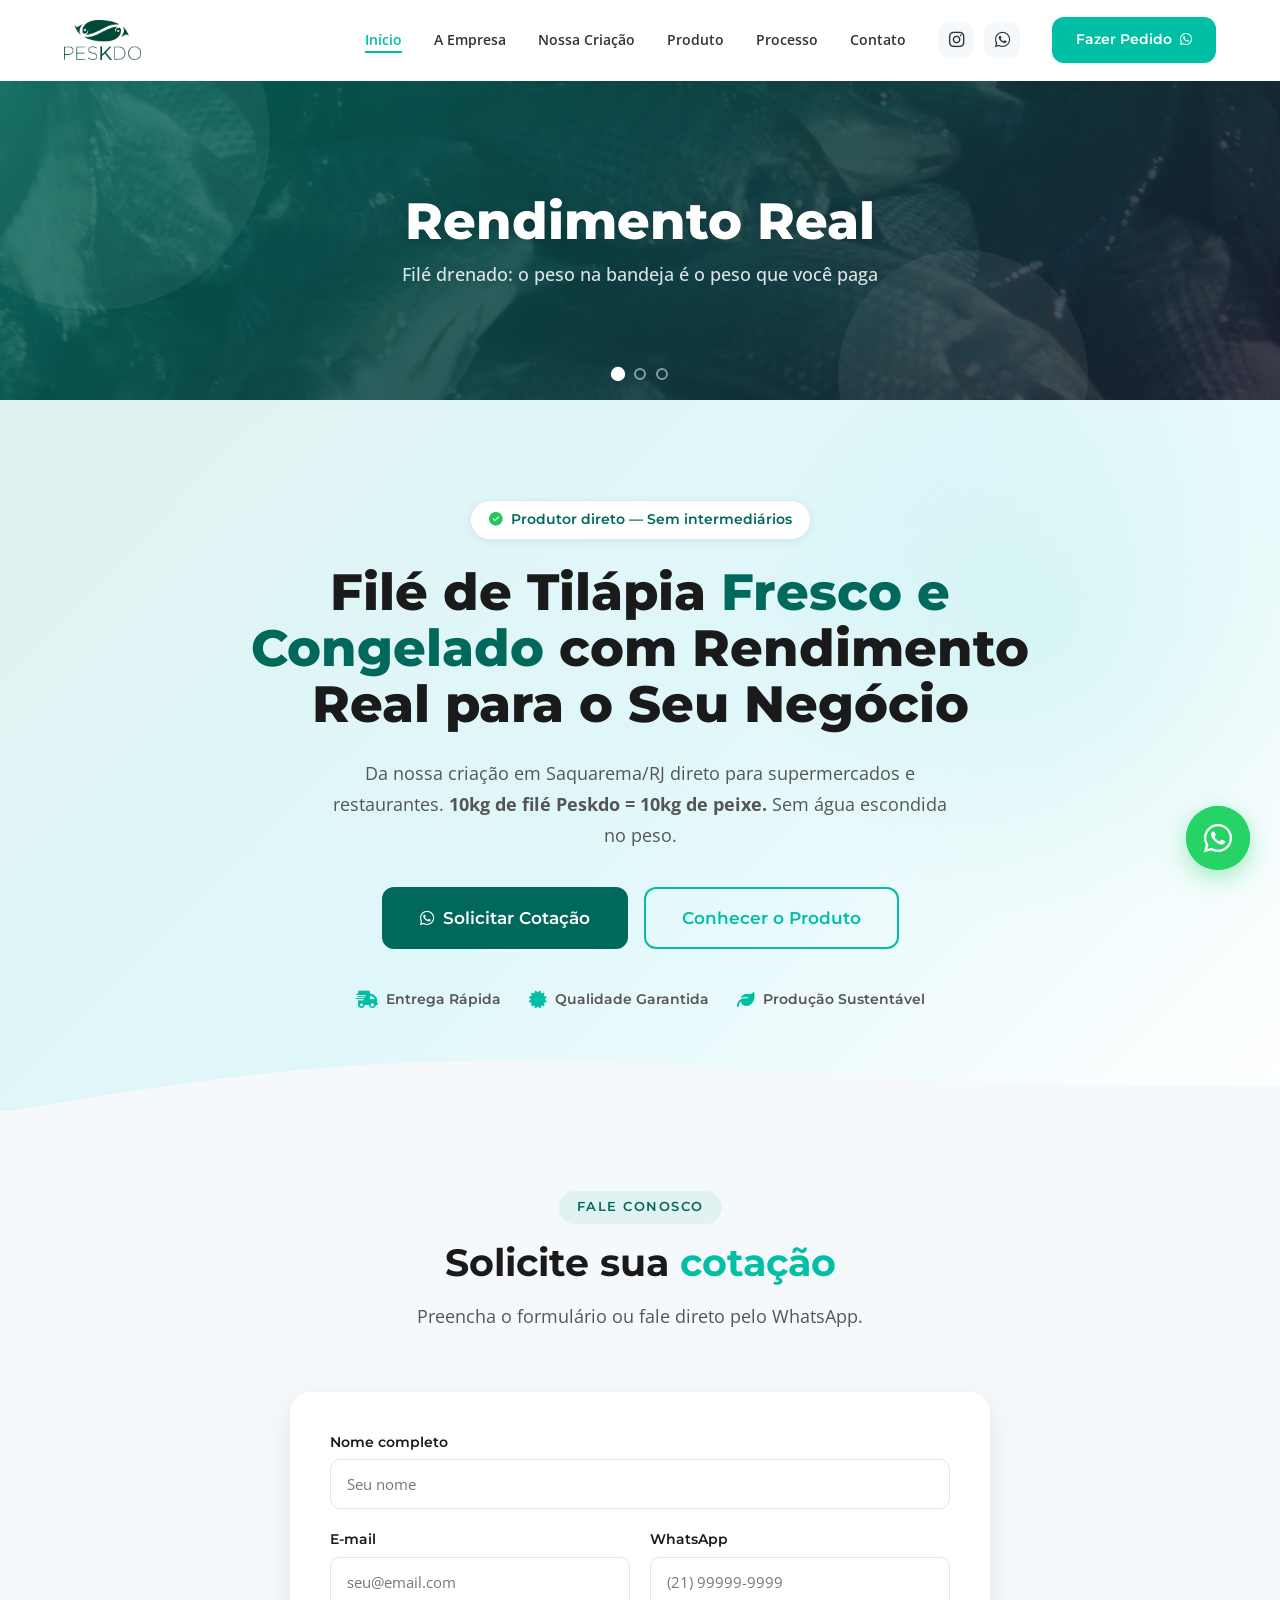
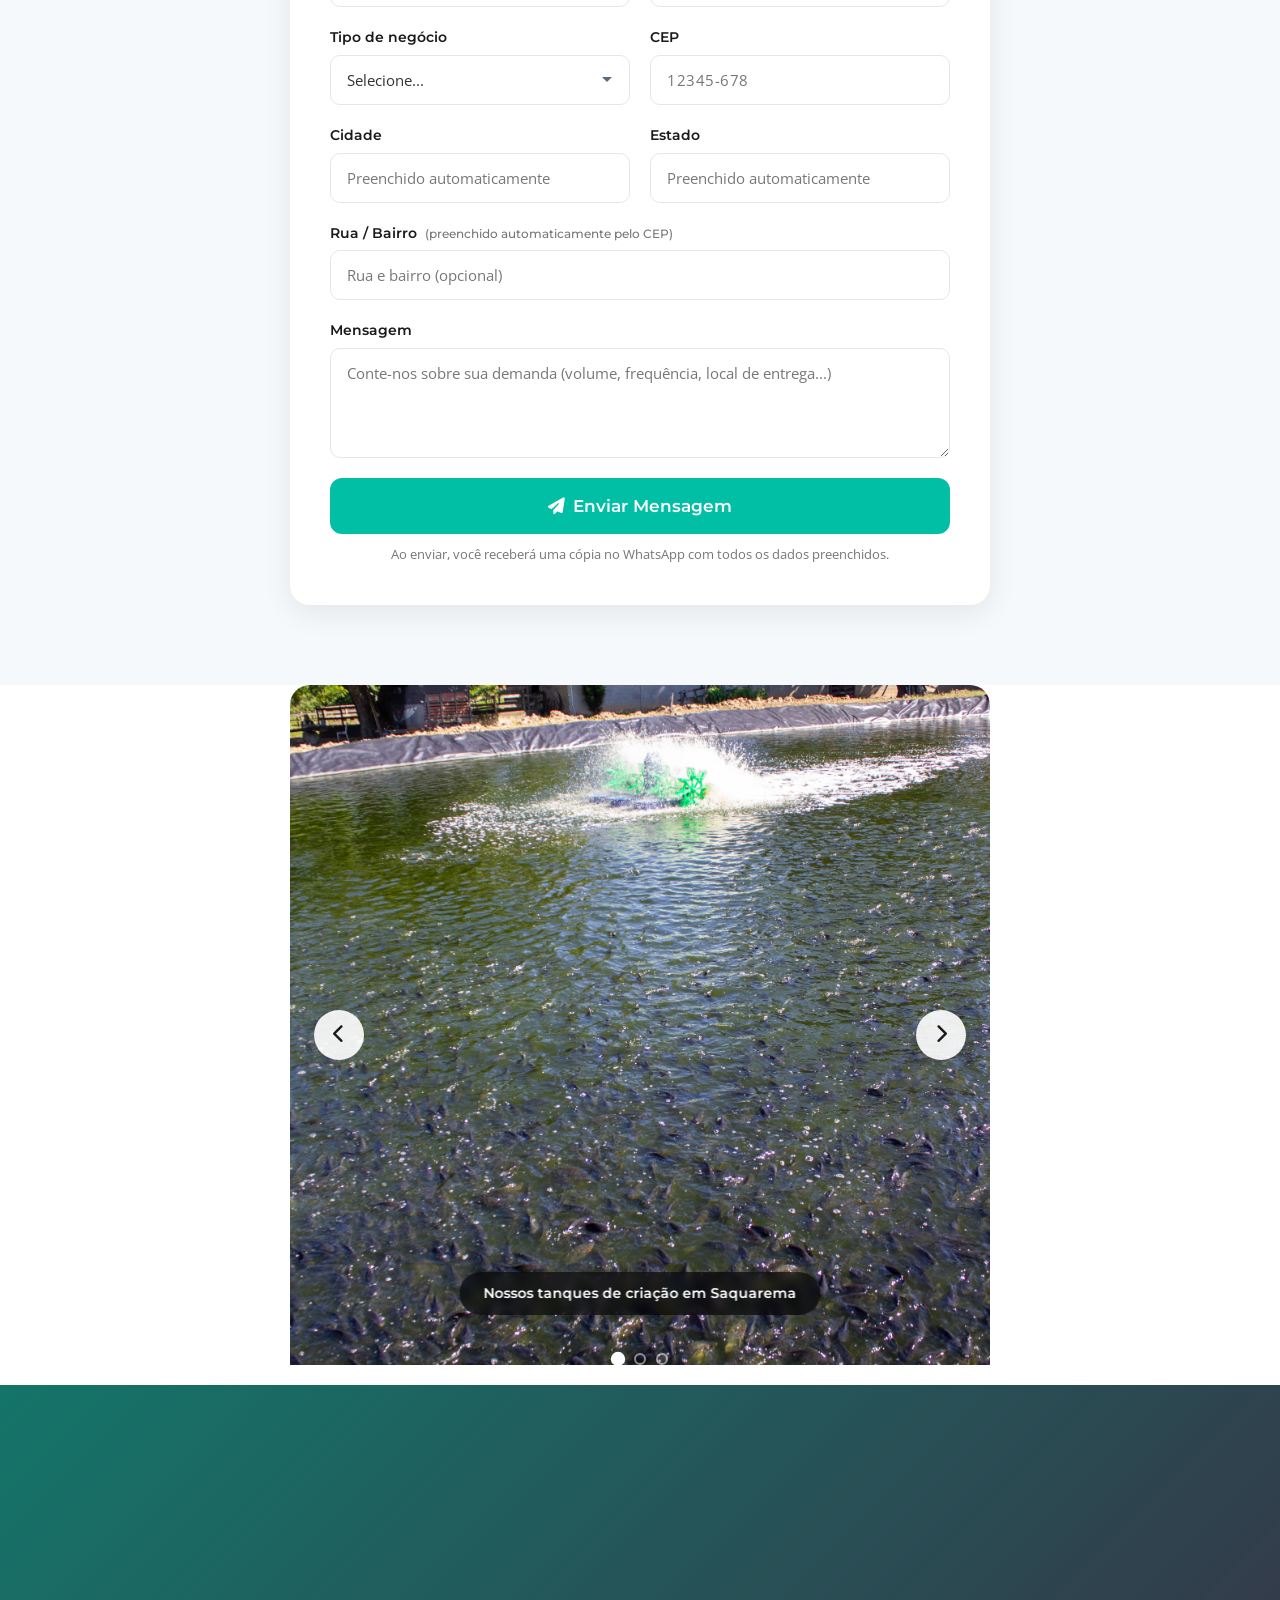
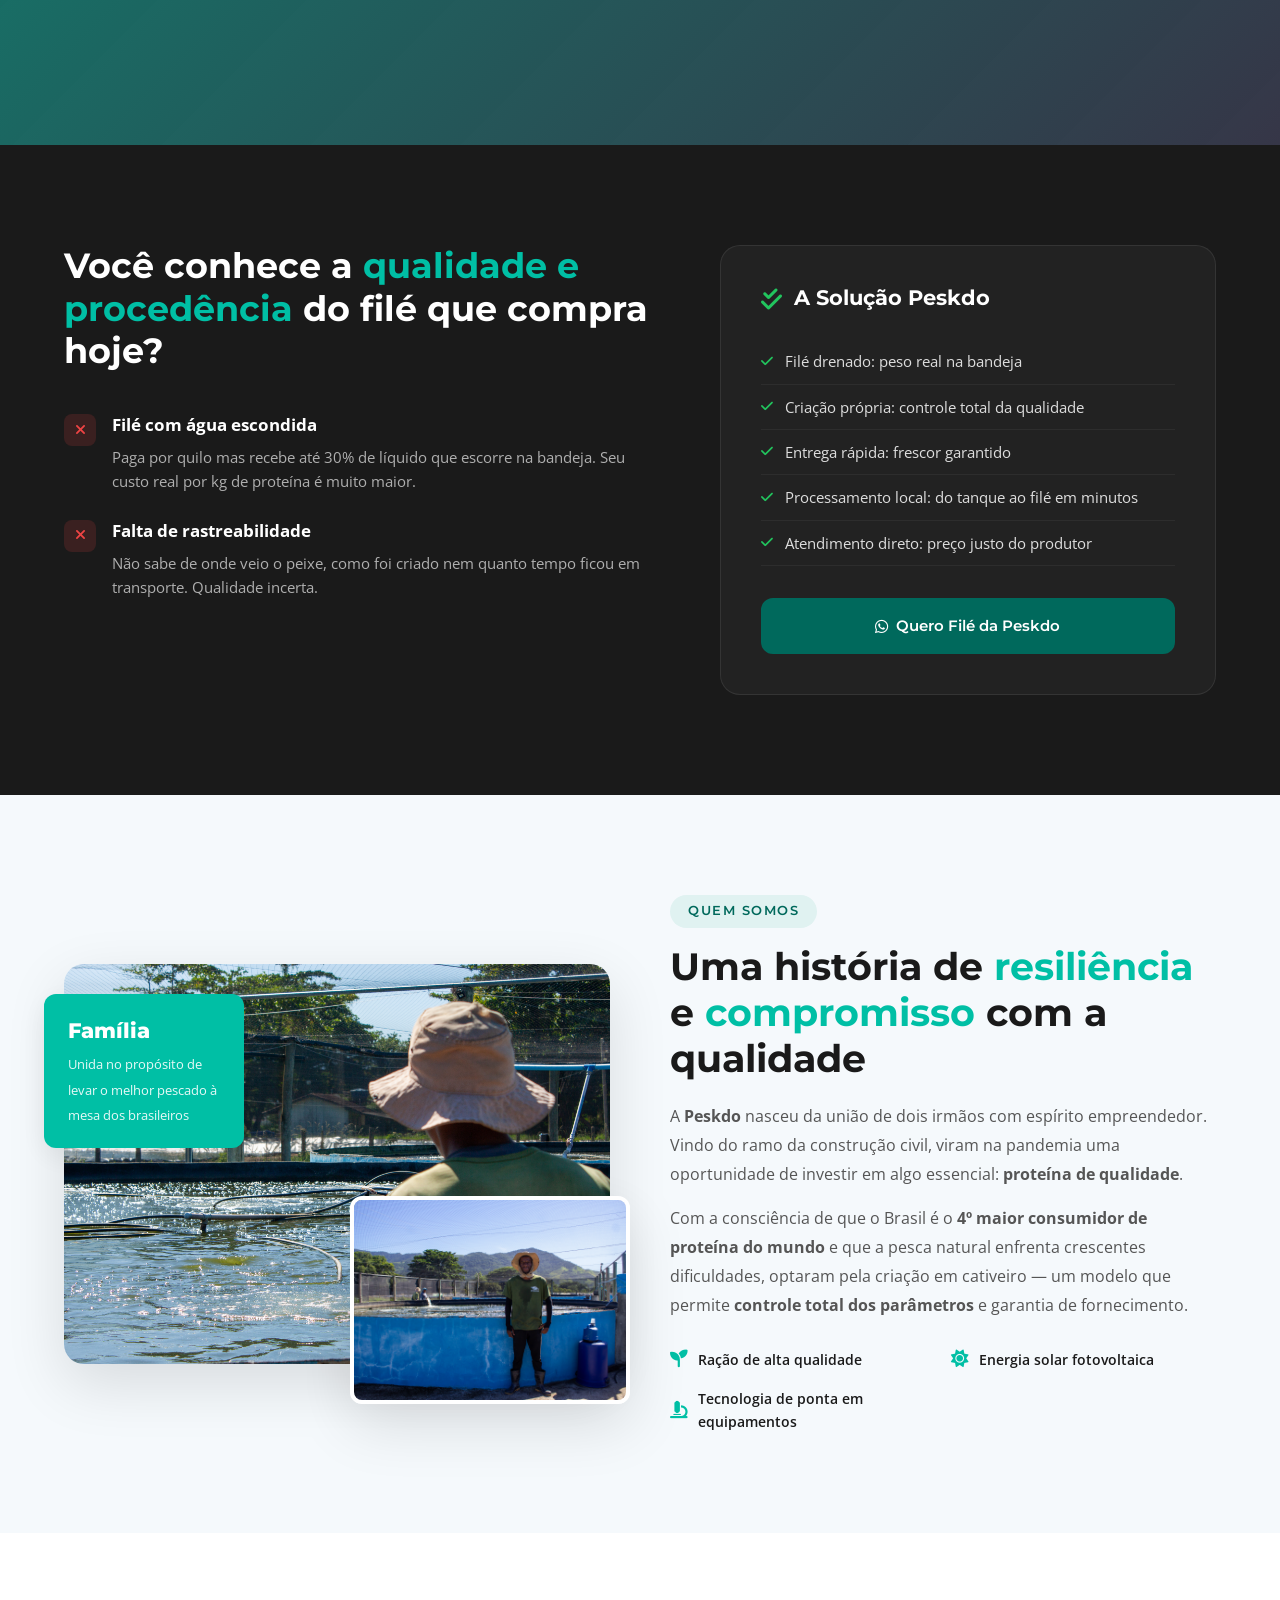
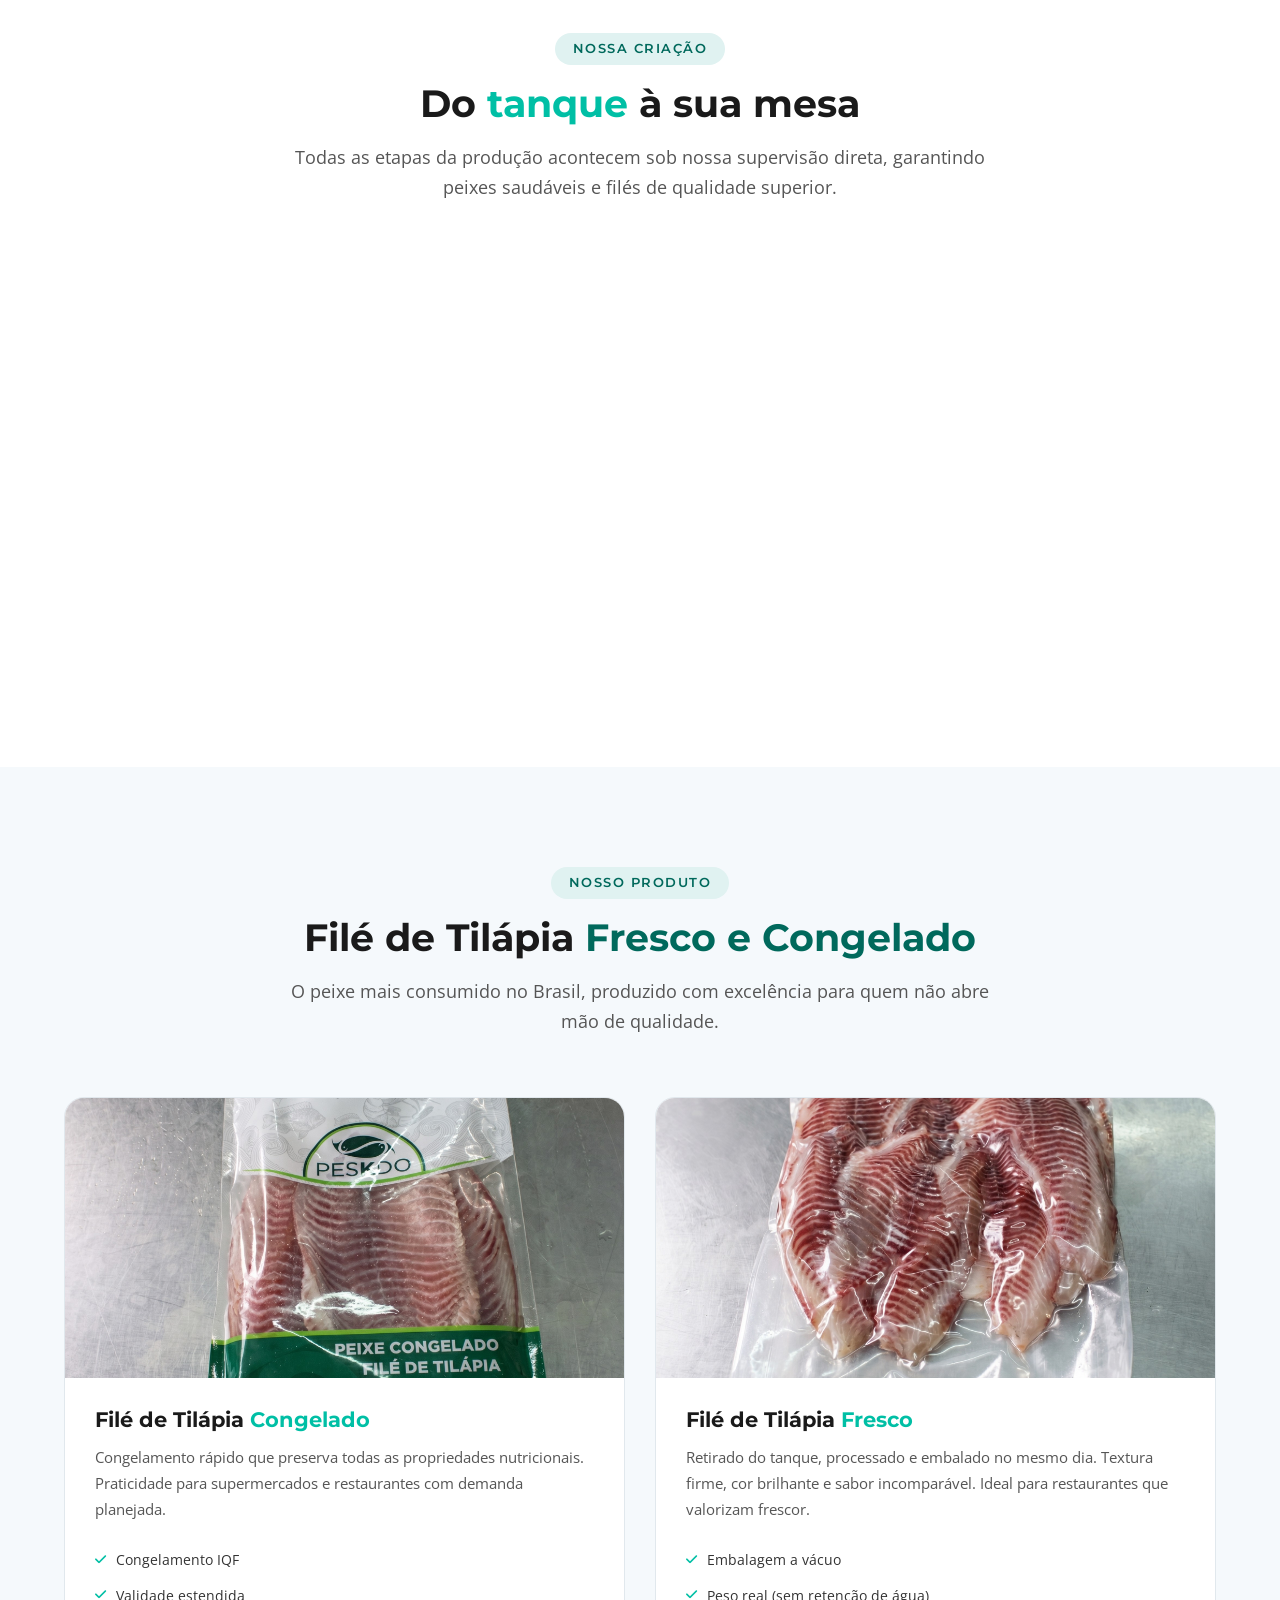
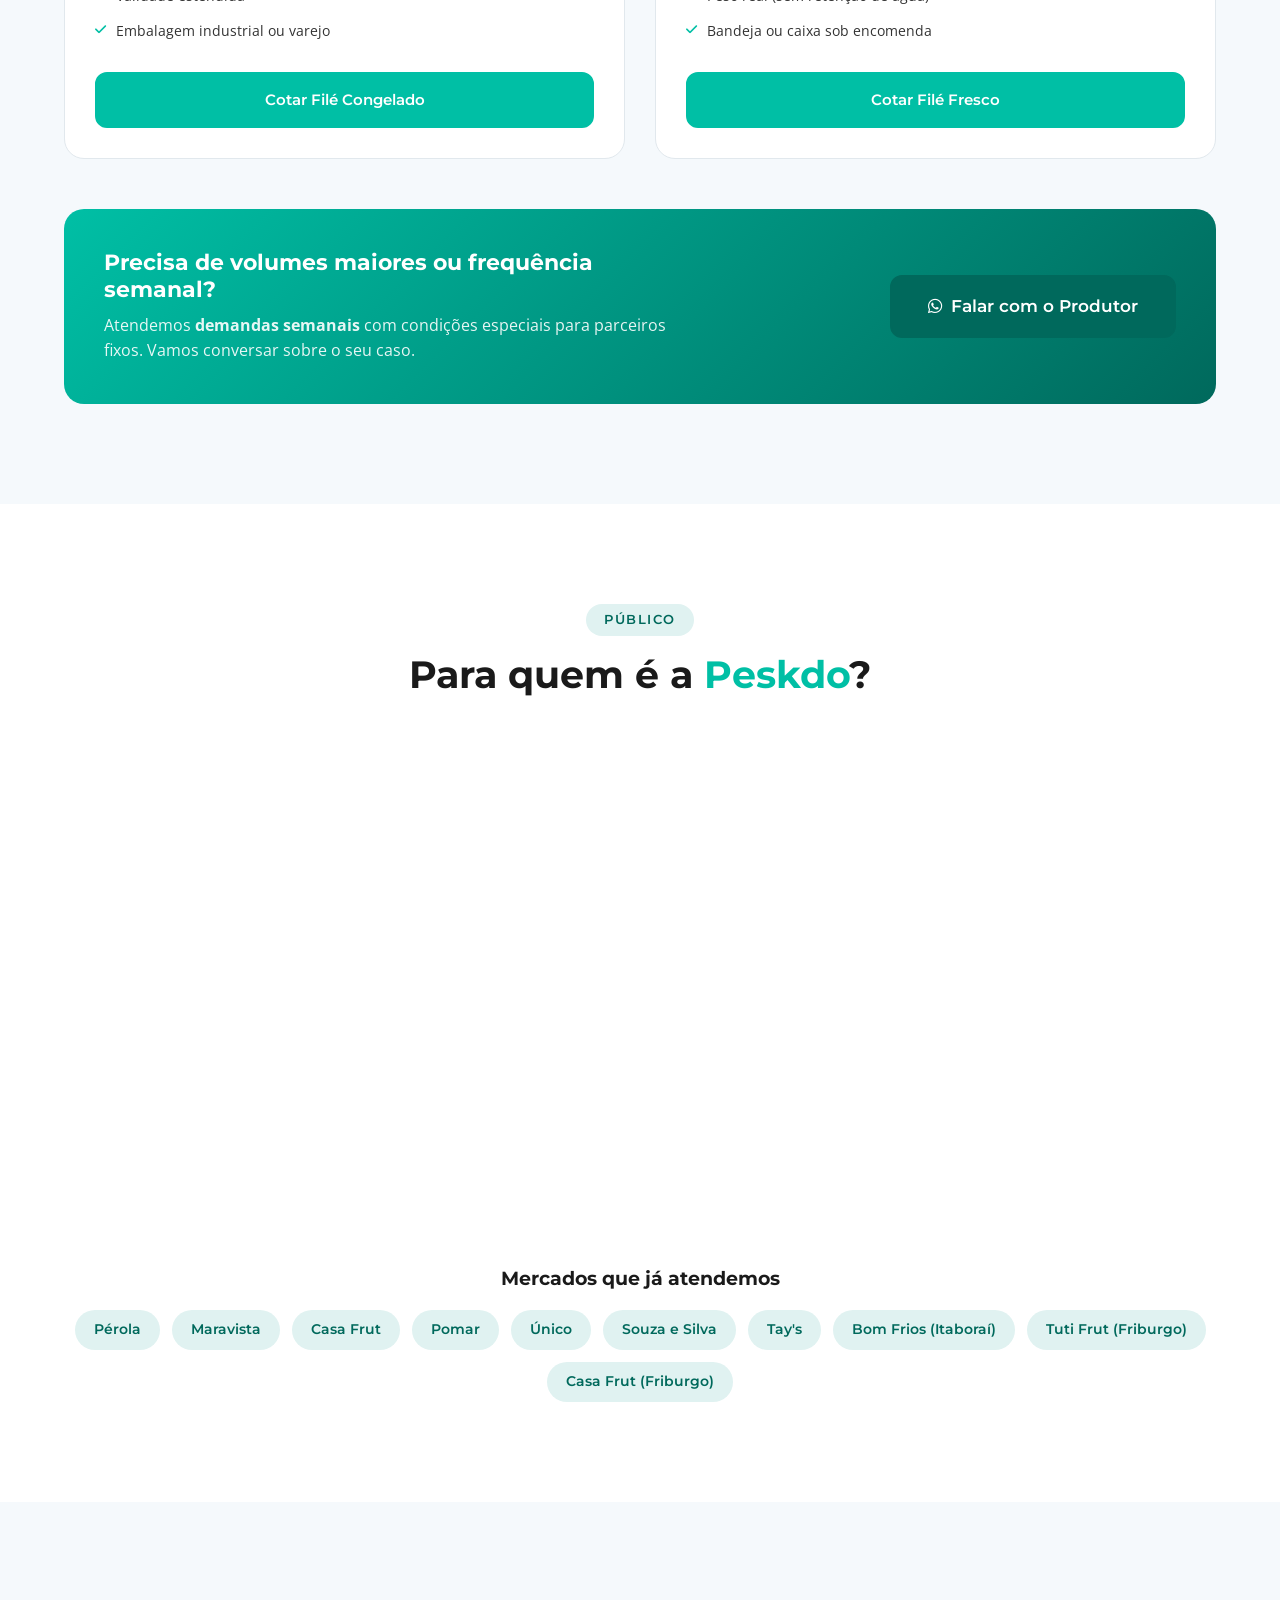
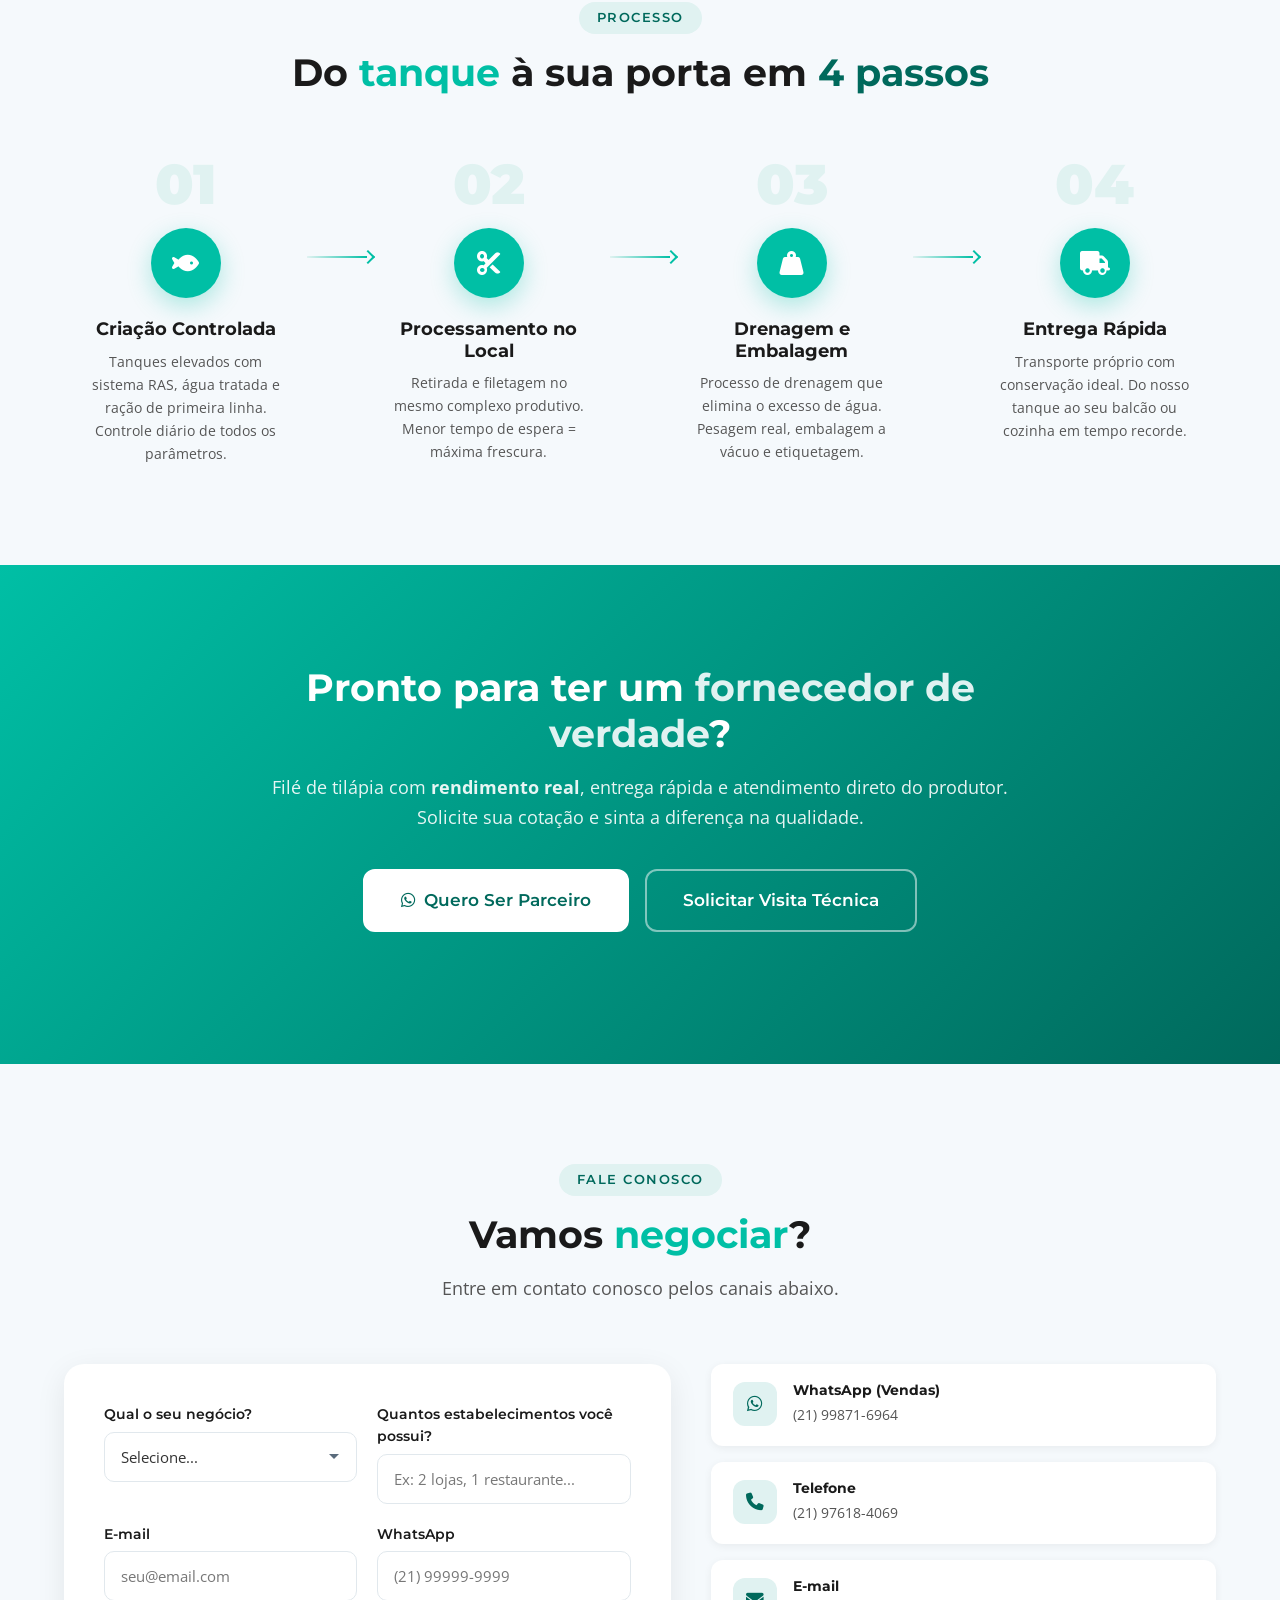
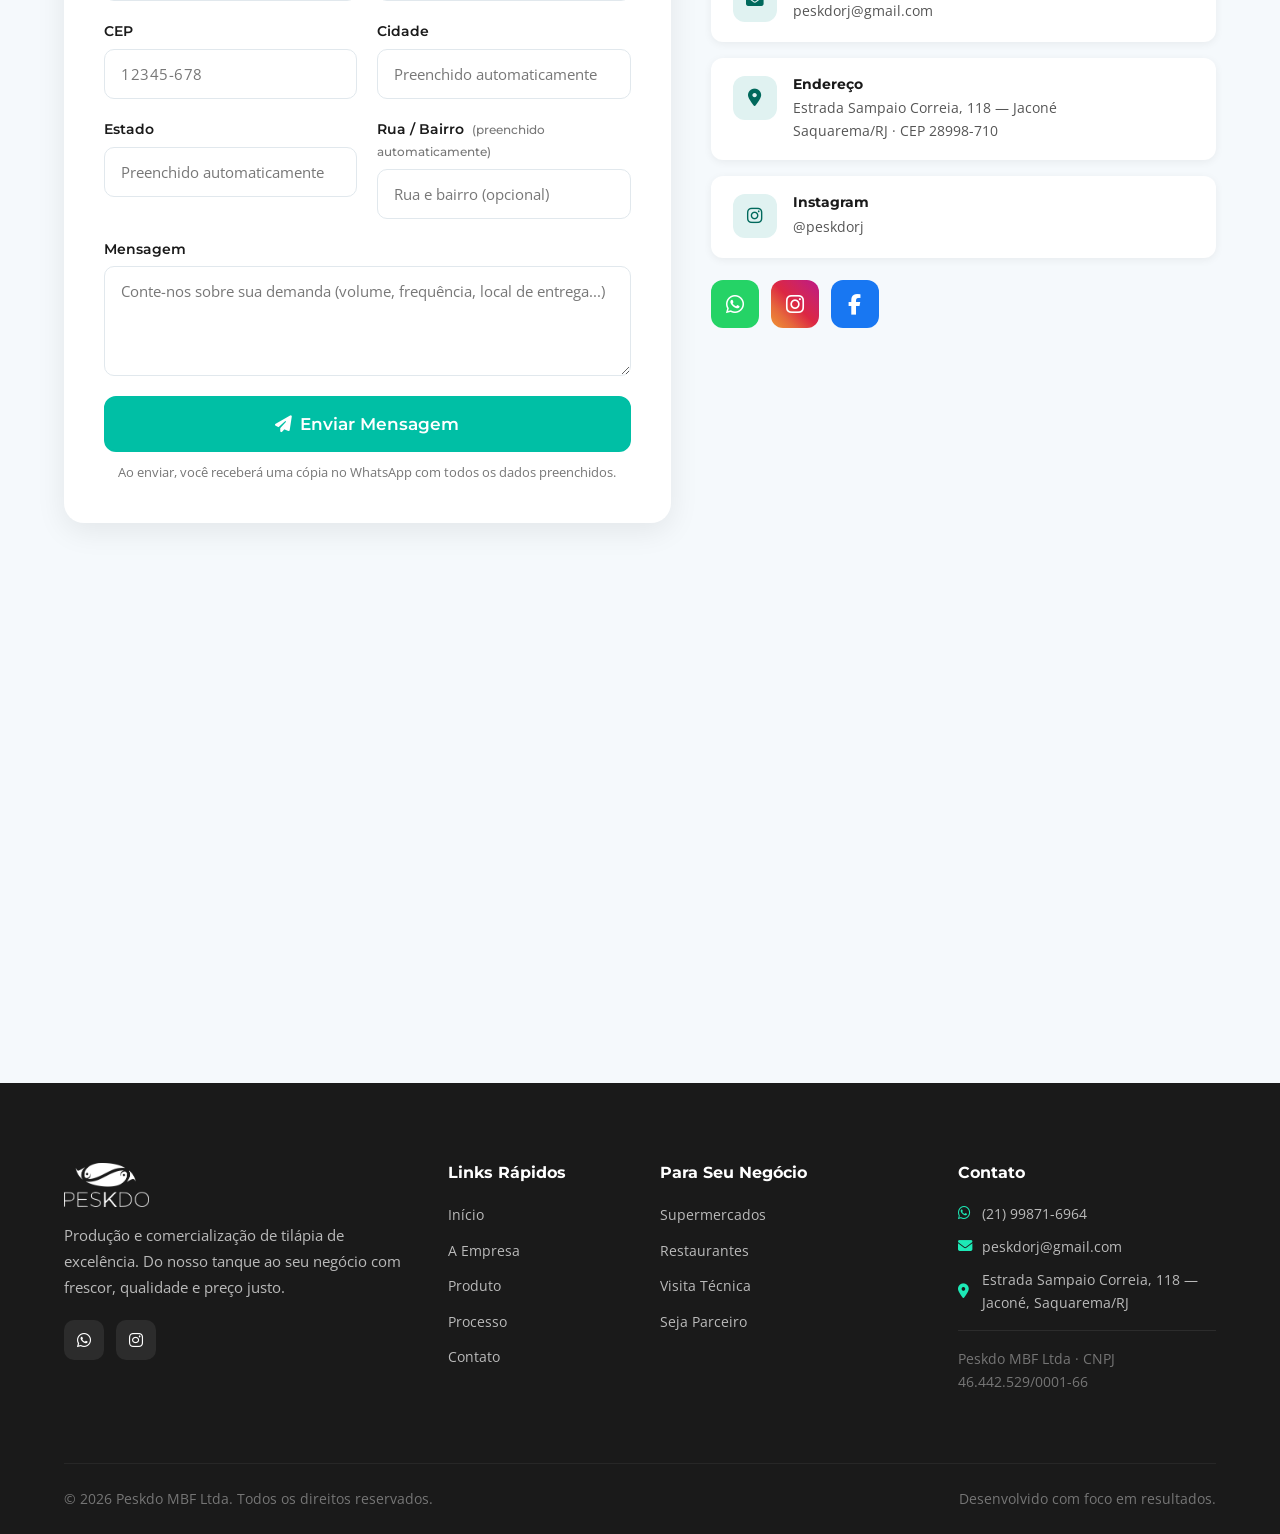
==== commit 52d7962f: "site corrigido" ====
--- a/index.html
+++ b/index.html
@@ -273,7 +273,6 @@
         <div class="container">
             <div class="ps-grid">
                 <div class="ps-content">
-                    <span class="section-tag tag-dark">Você conhece a qualidade e procedência do filé que compra hoje?</span>
                     <h2>Você conhece a <span class="text-accent">qualidade e procedência</span> do filé que compra hoje?</h2>
                     <div class="problem-list">
                         <div class="problem-item">
@@ -335,12 +334,7 @@
                     <h2 class="section-title">Uma história de <span class="text-primary">resiliência</span> e <span class="text-primary">compromisso</span> com a qualidade</h2>
                     <p>A <strong>Peskdo</strong> nasceu da união de dois irmãos com espírito empreendedor. Vindo do ramo da construção civil, viram na pandemia uma oportunidade de investir em algo essencial: <strong>proteína de qualidade</strong>.</p>
                     <p>Com a consciência de que o Brasil é o <strong>4º maior consumidor de proteína do mundo</strong> e que a pesca natural enfrenta crescentes dificuldades, optaram pela criação em cativeiro — um modelo que permite <strong>controle total dos parâmetros</strong> e garantia de fornecimento.</p>
-                    <p>Hoje, com <strong>28 mil metros quadrados</strong> de área produtiva em Sampaio Corrêa, Saquarema/RJ, a Peskdo opera com tecnologia RAS (Recirculating Aquaculture Systems), ração de primeira linha e energia solar fotovoltaica.</p>
                     <div class="sobre-features">
-                        <div class="sfeature">
-                            <i class="fas fa-droplet"></i>
-                            <span>Água tratada em filtros risosféricos</span>
-                        </div>
                         <div class="sfeature">
                             <i class="fas fa-seedling"></i>
                             <span>Ração de alta qualidade</span>
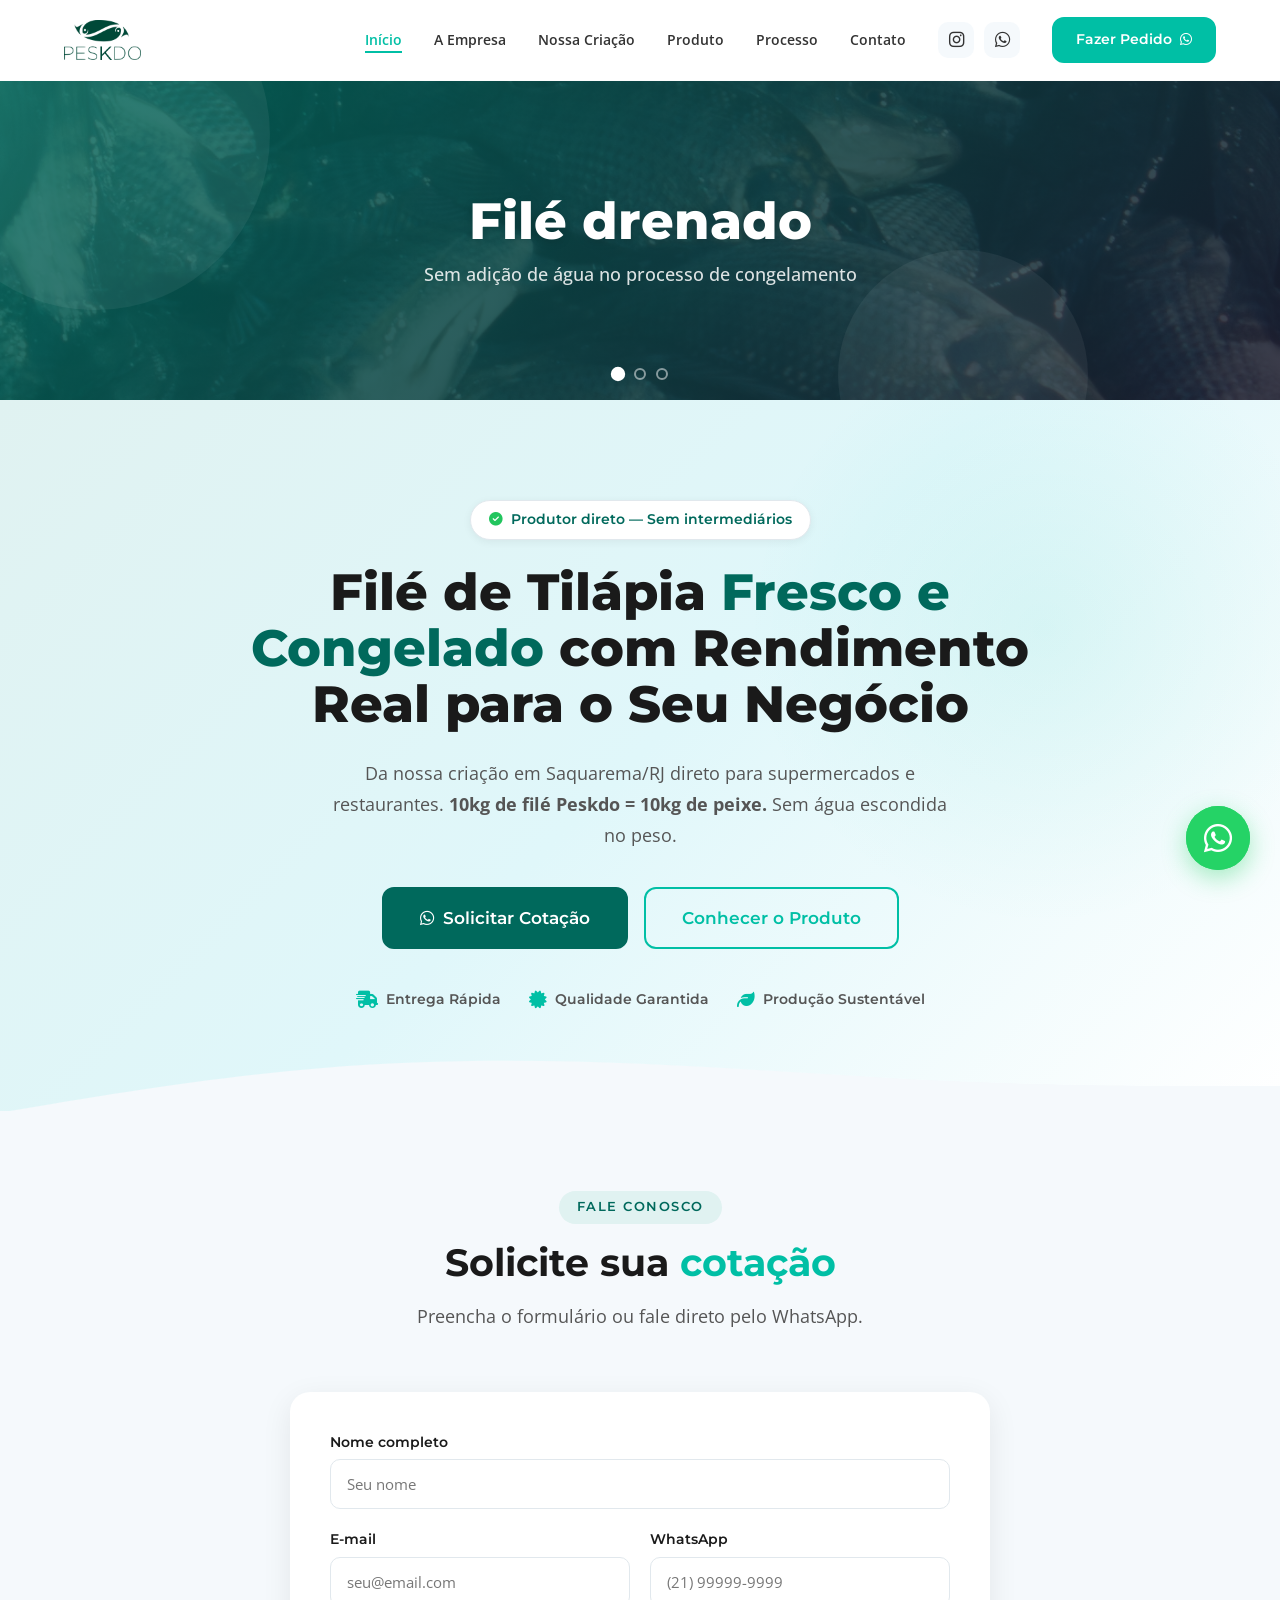
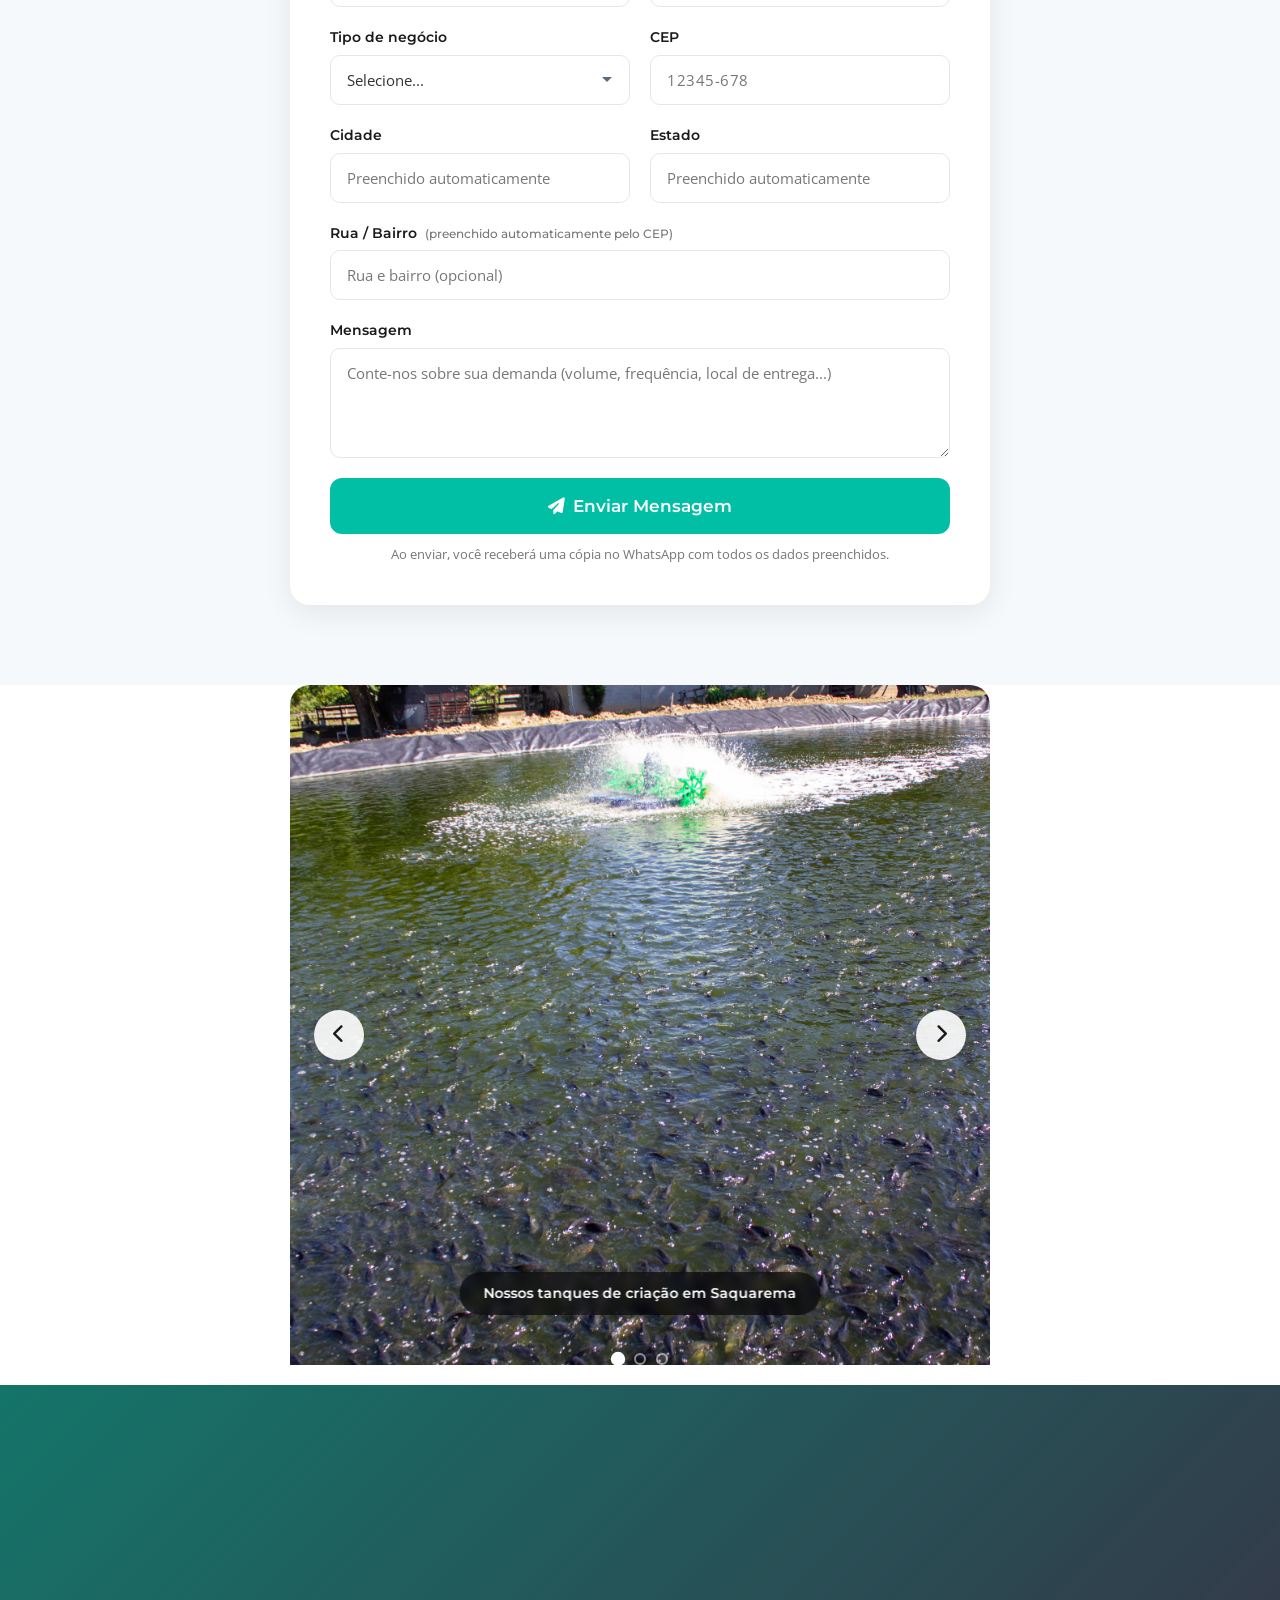
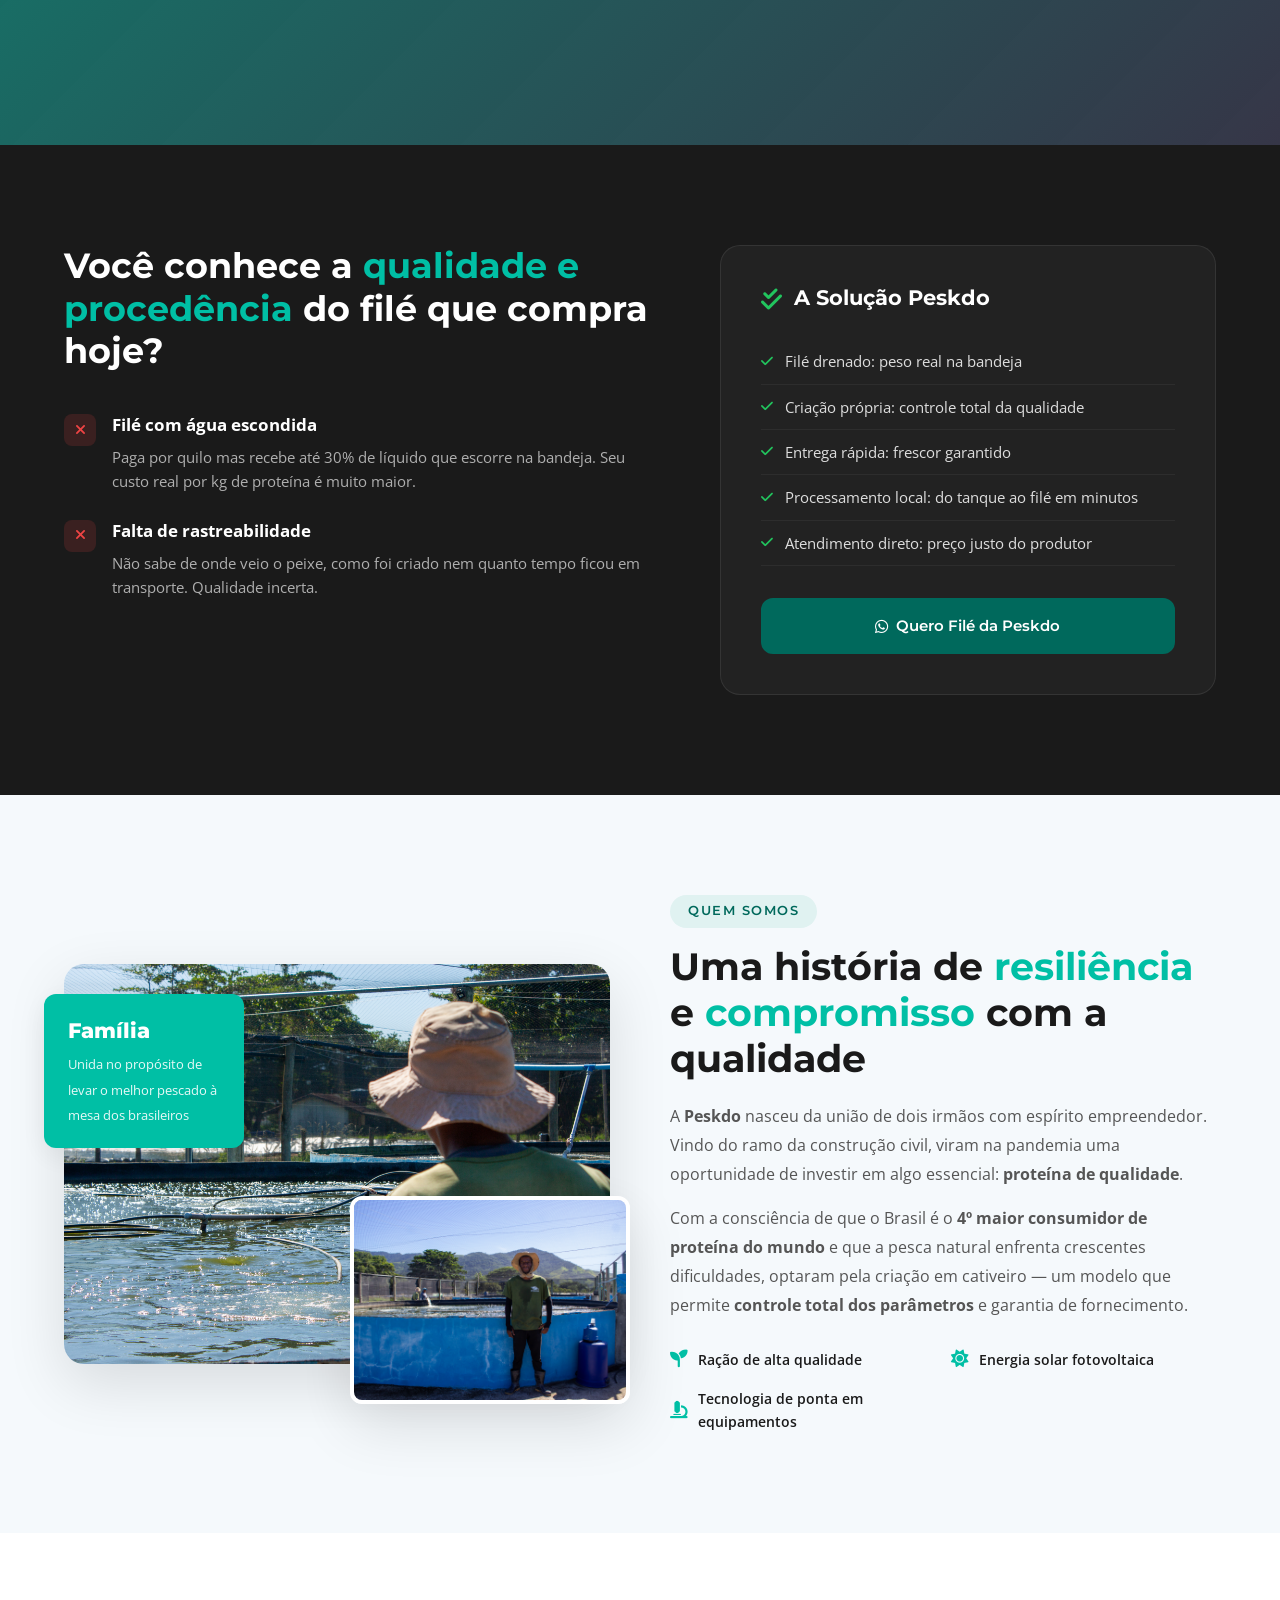
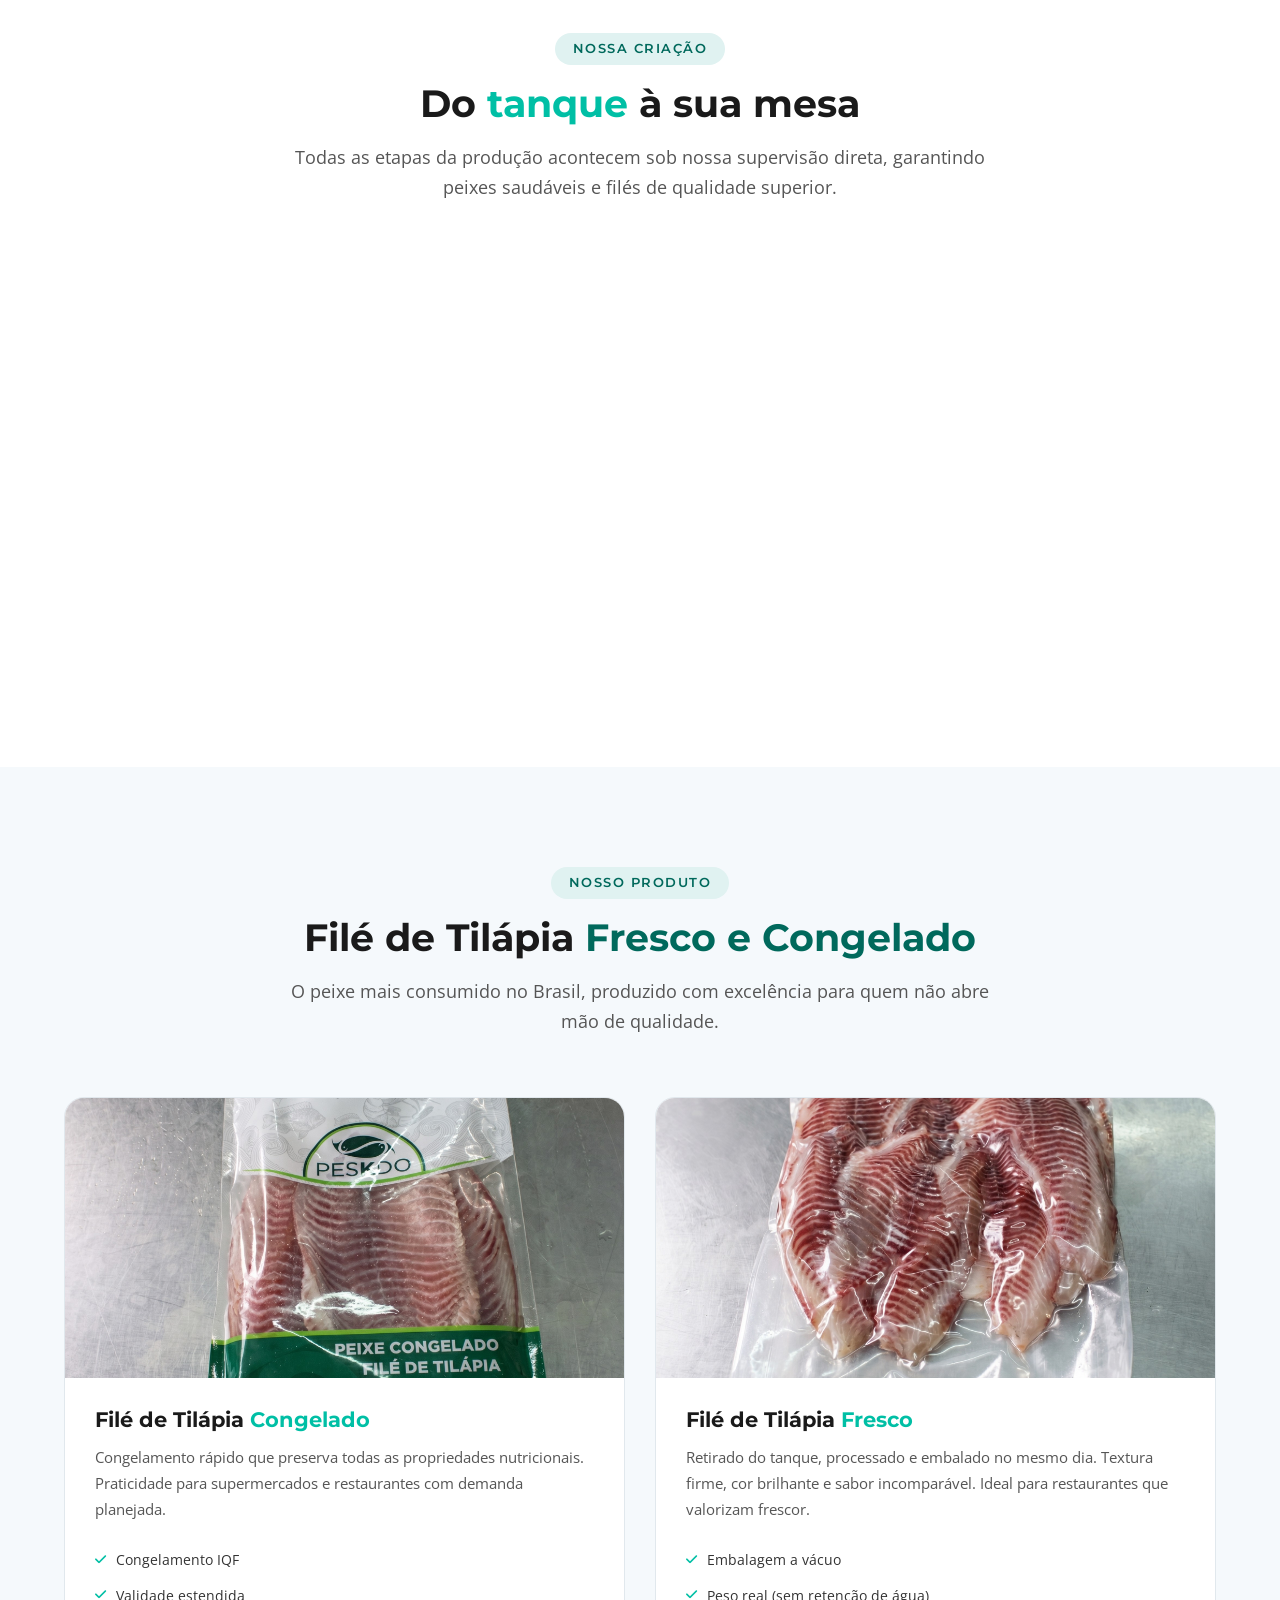
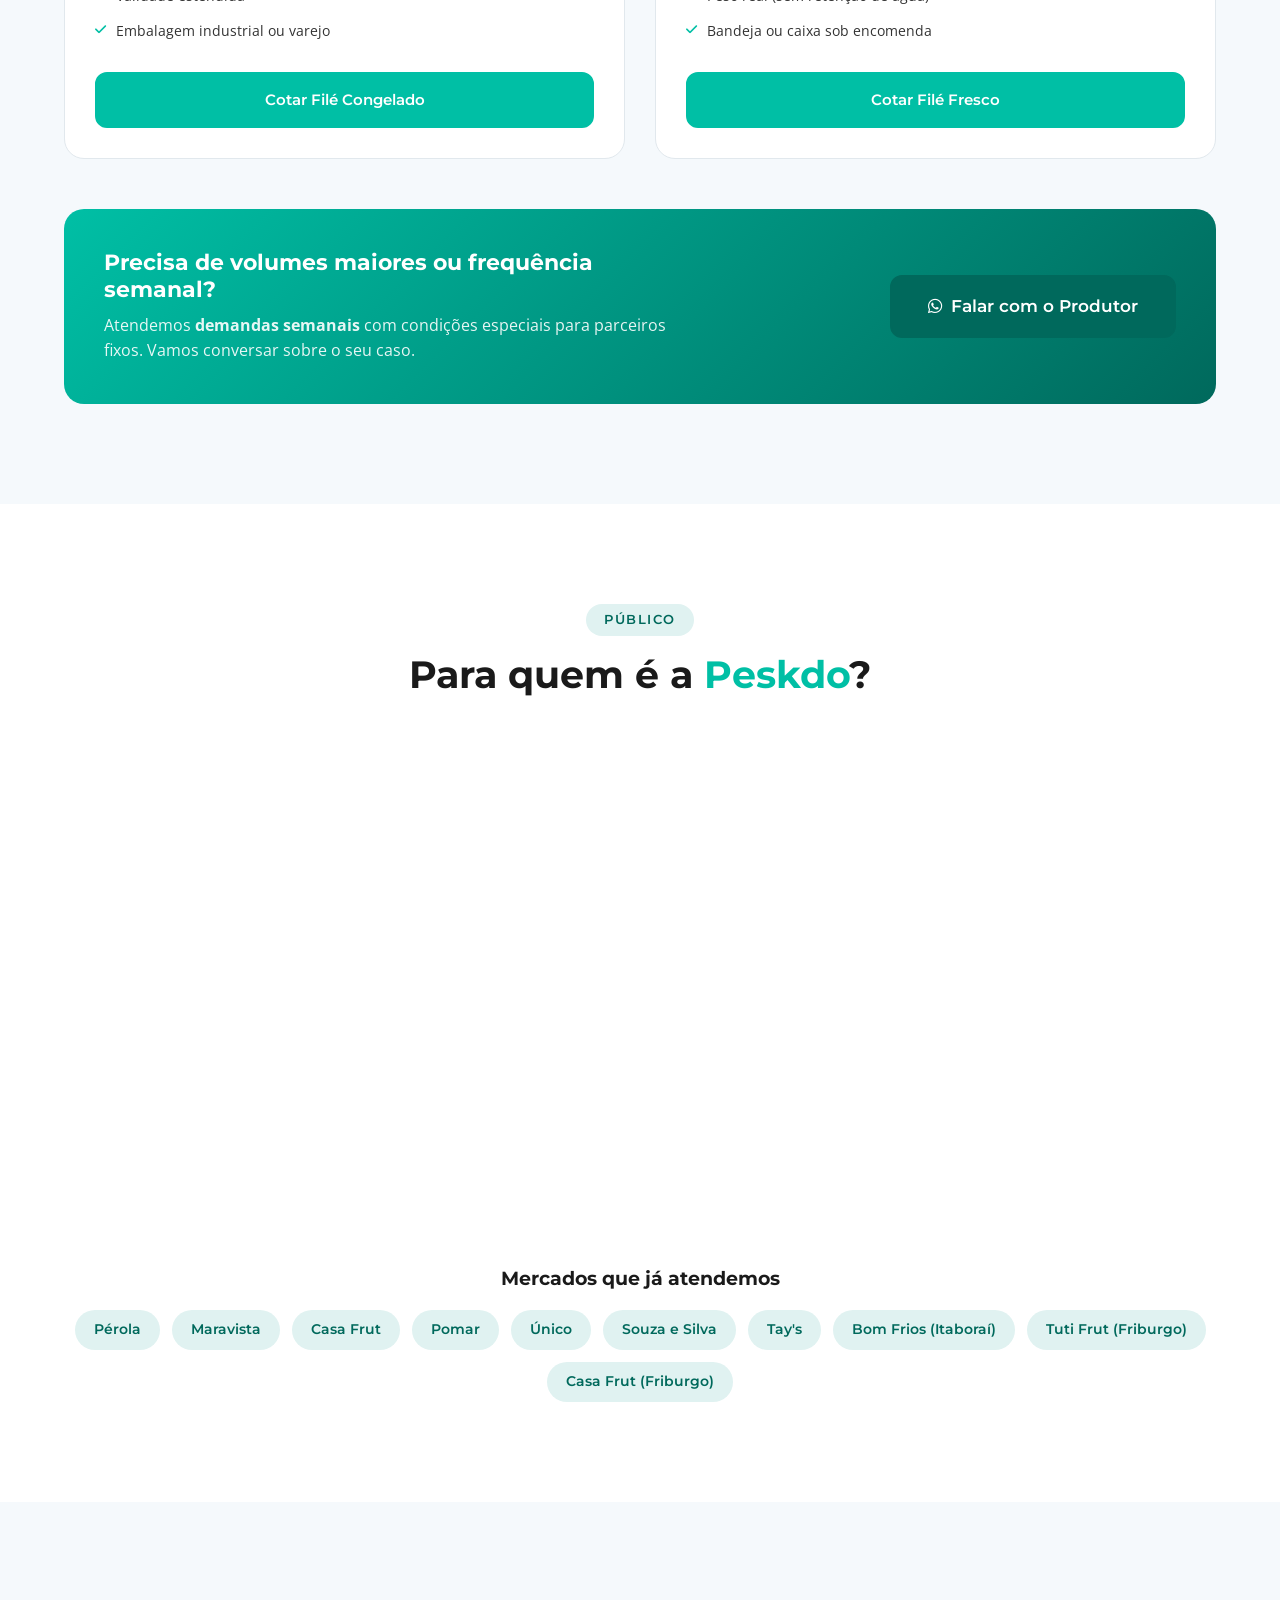
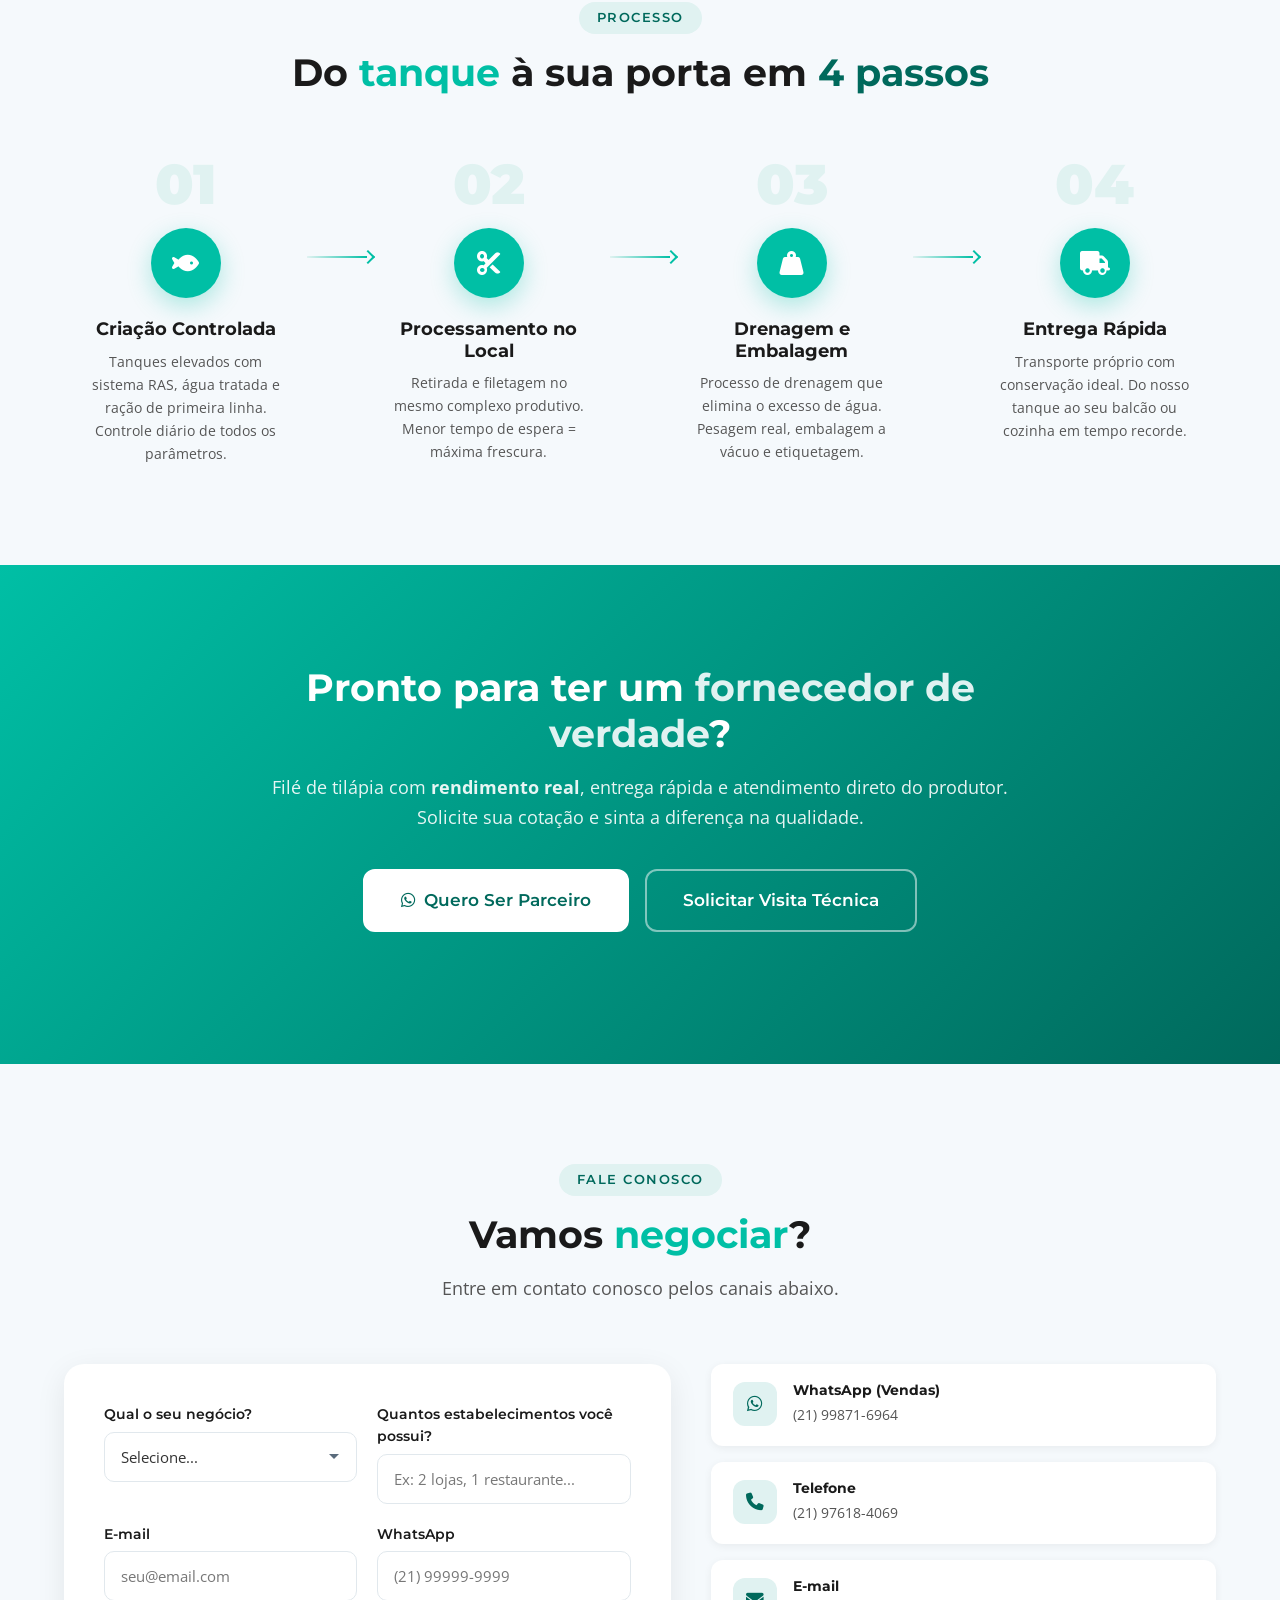
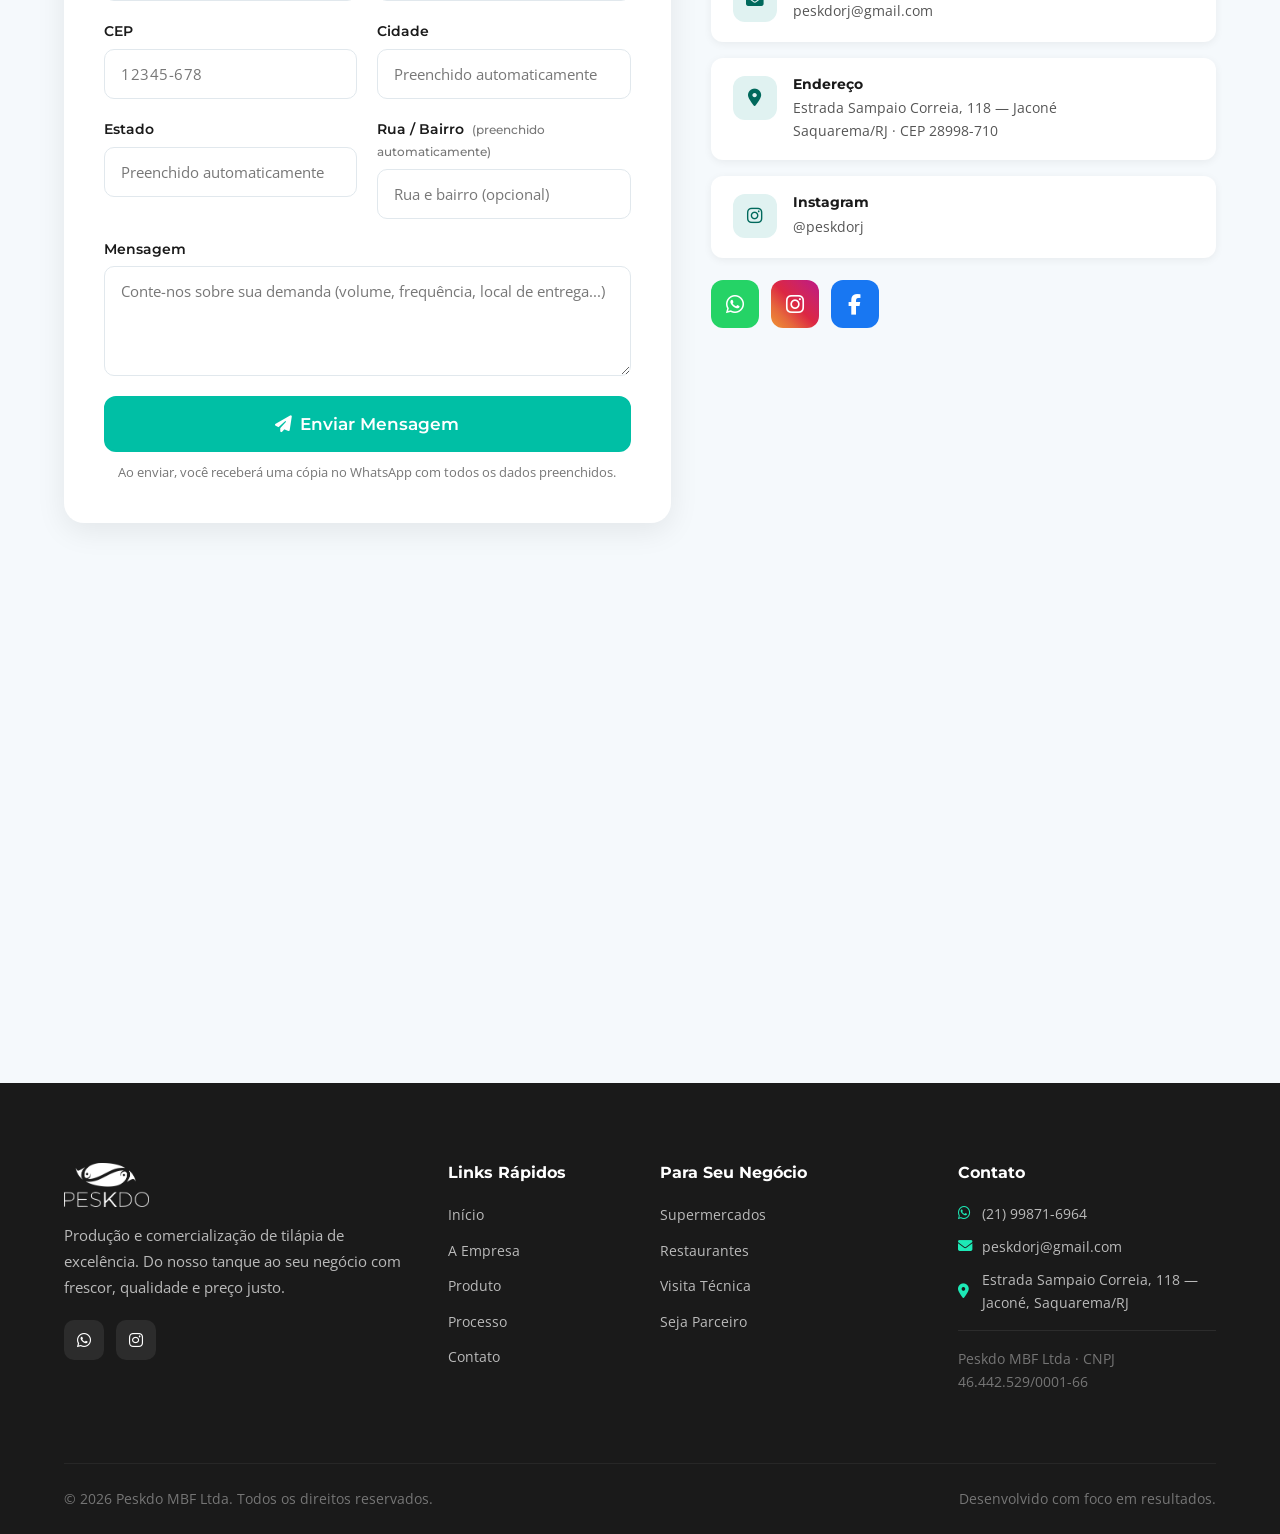
==== commit 8e2f9058: "site finalizado" ====
--- a/index.html
+++ b/index.html
@@ -11,6 +11,7 @@
     <link rel="stylesheet" href="style.css">
     <link rel="stylesheet" href="https://cdnjs.cloudflare.com/ajax/libs/font-awesome/6.5.1/css/all.min.css">
     <base target="_blank">
+<base target="_blank">
 <base target="_blank">
 <base target="_blank">
 <base target="_blank">
@@ -55,8 +56,8 @@
                 </div>
                 <div class="container banner-inner">
                     <div class="banner-text-col">
-                        <h2>Rendimento Real</h2>
-                        <p class="banner-subtitle">Filé drenado: o peso na bandeja é o peso que você paga</p>
+                        <h2>Filé drenado</h2>
+                        <p class="banner-subtitle">Sem adição de água no processo de congelamento</p>
                     </div>
                 </div>
             </div>
@@ -71,7 +72,7 @@
                 <div class="container banner-inner">
                     <div class="banner-text-col">
                         <h2>Criação Própria</h2>
-                        <p class="banner-subtitle">28 mil m² de piscicultura em Saquarema/RJ</p>
+                        <p class="banner-subtitle">Piscicultura localizada em Saquarema/RJ</p>
                     </div>
                 </div>
             </div>
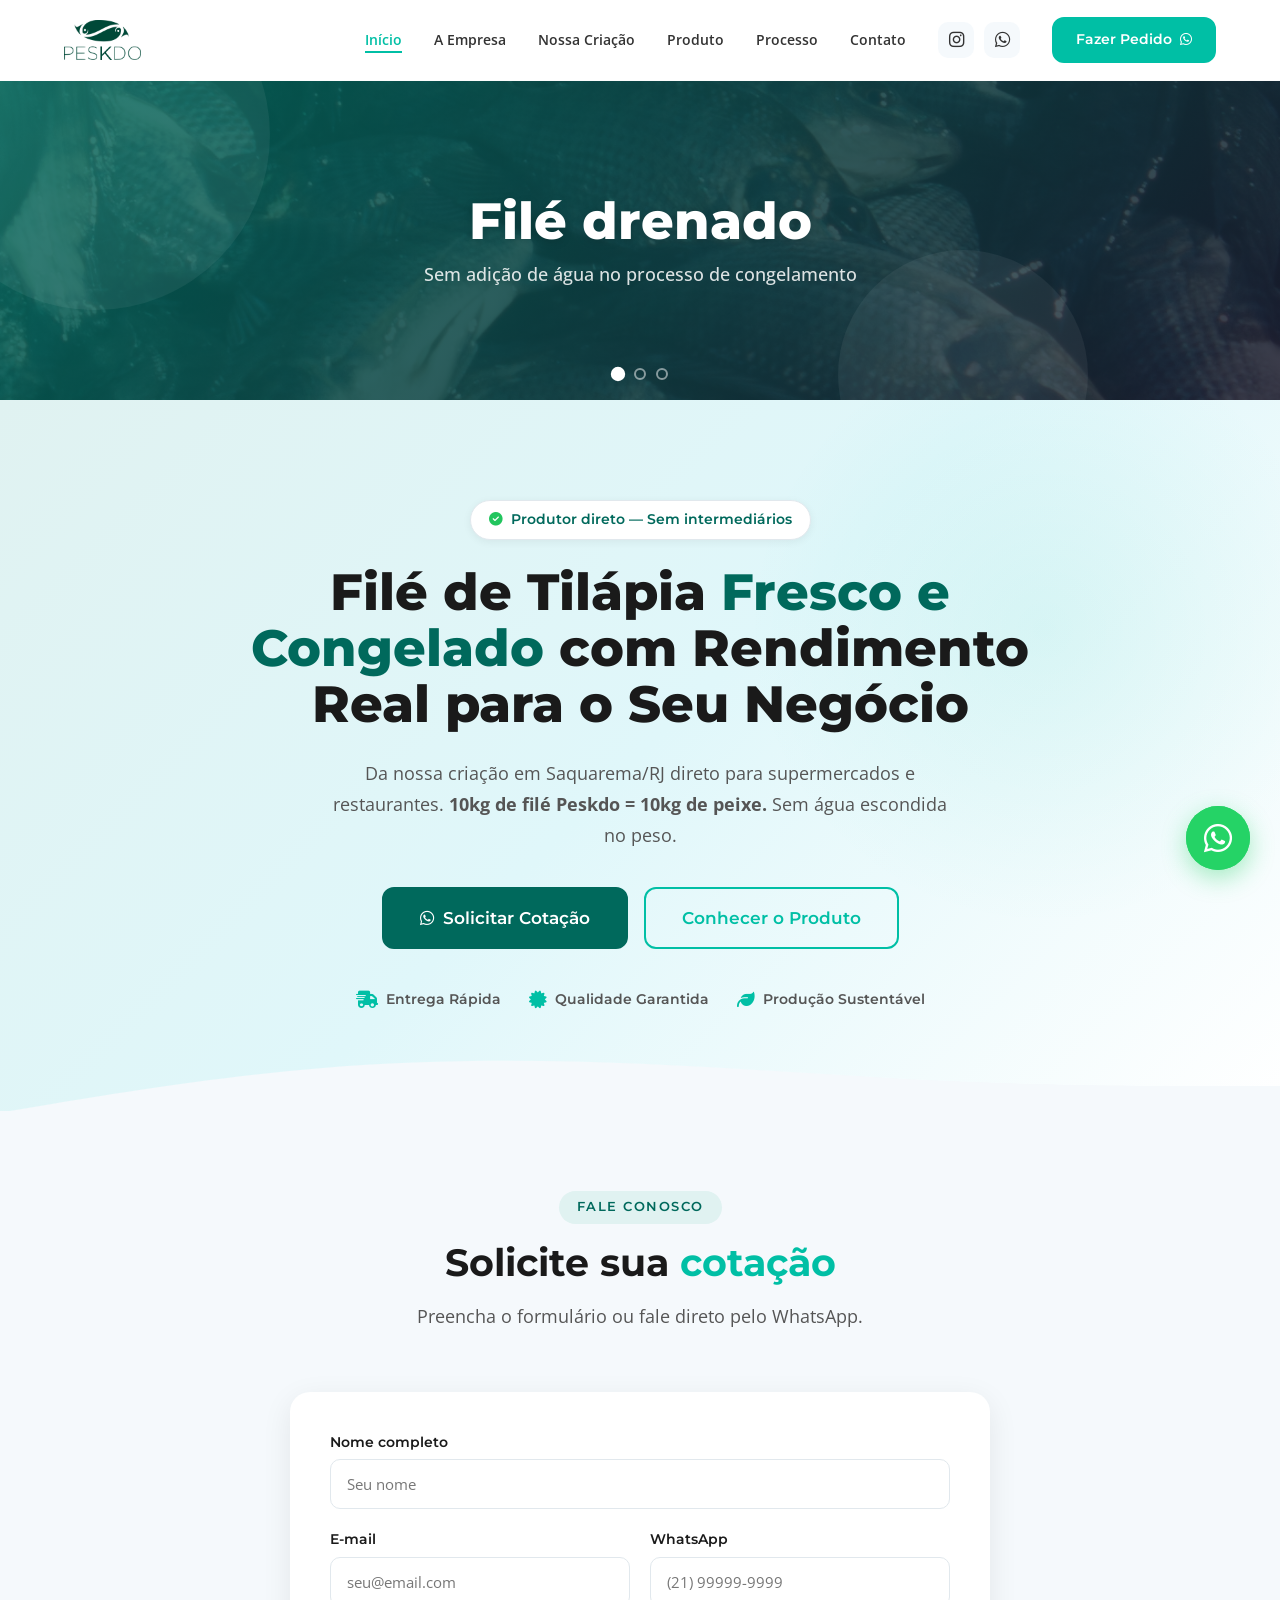
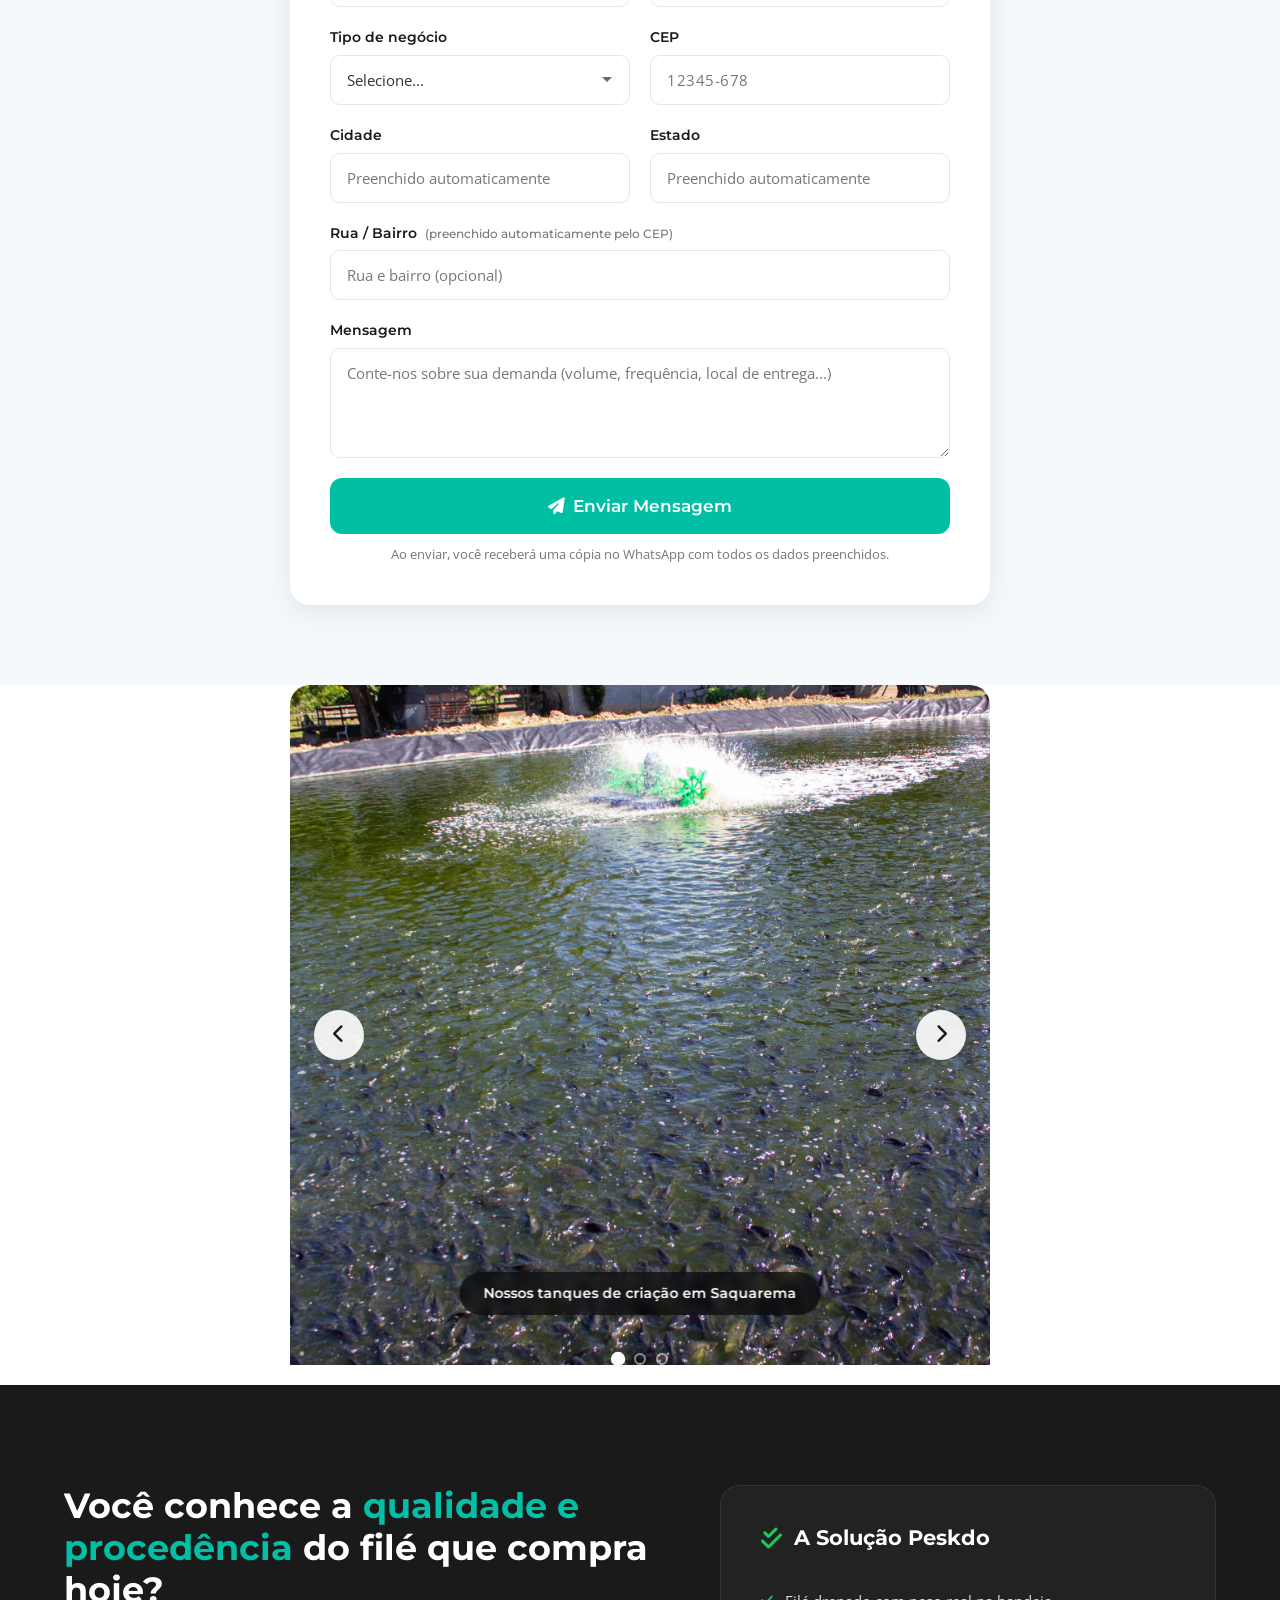
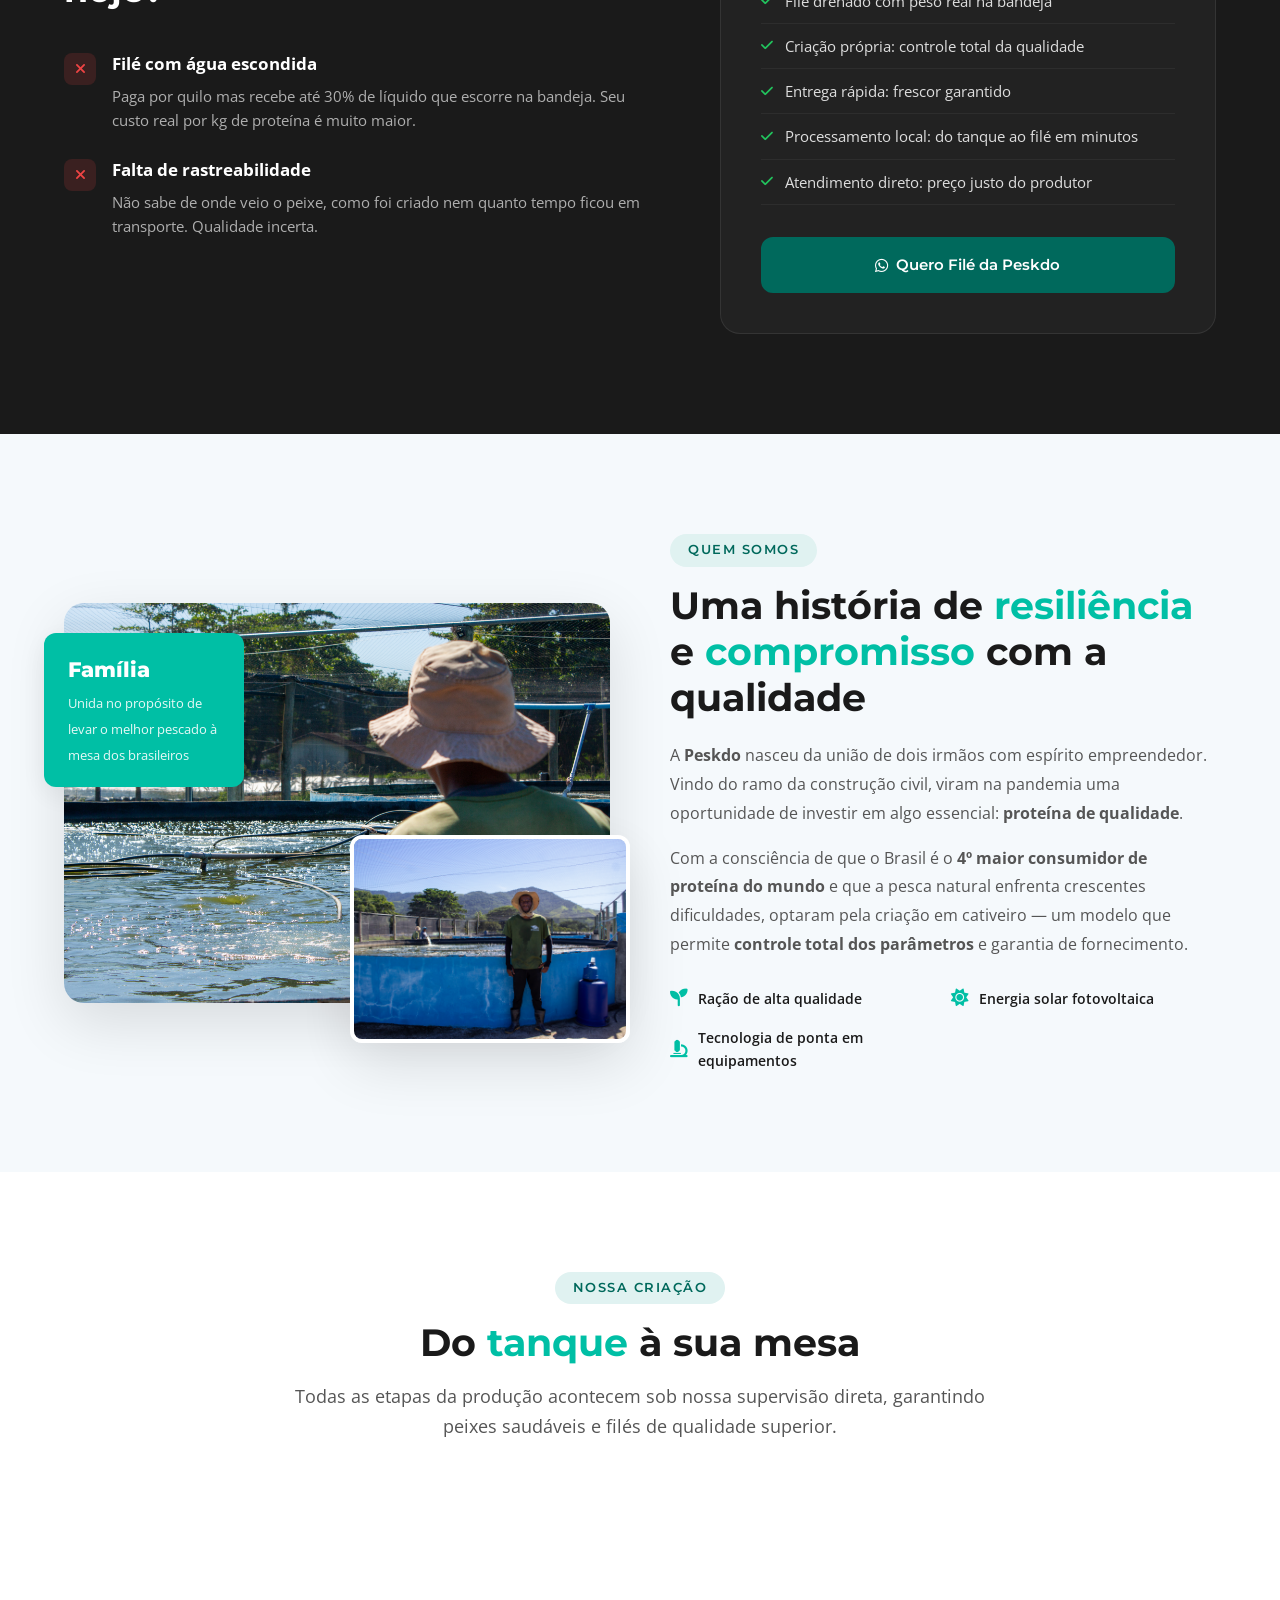
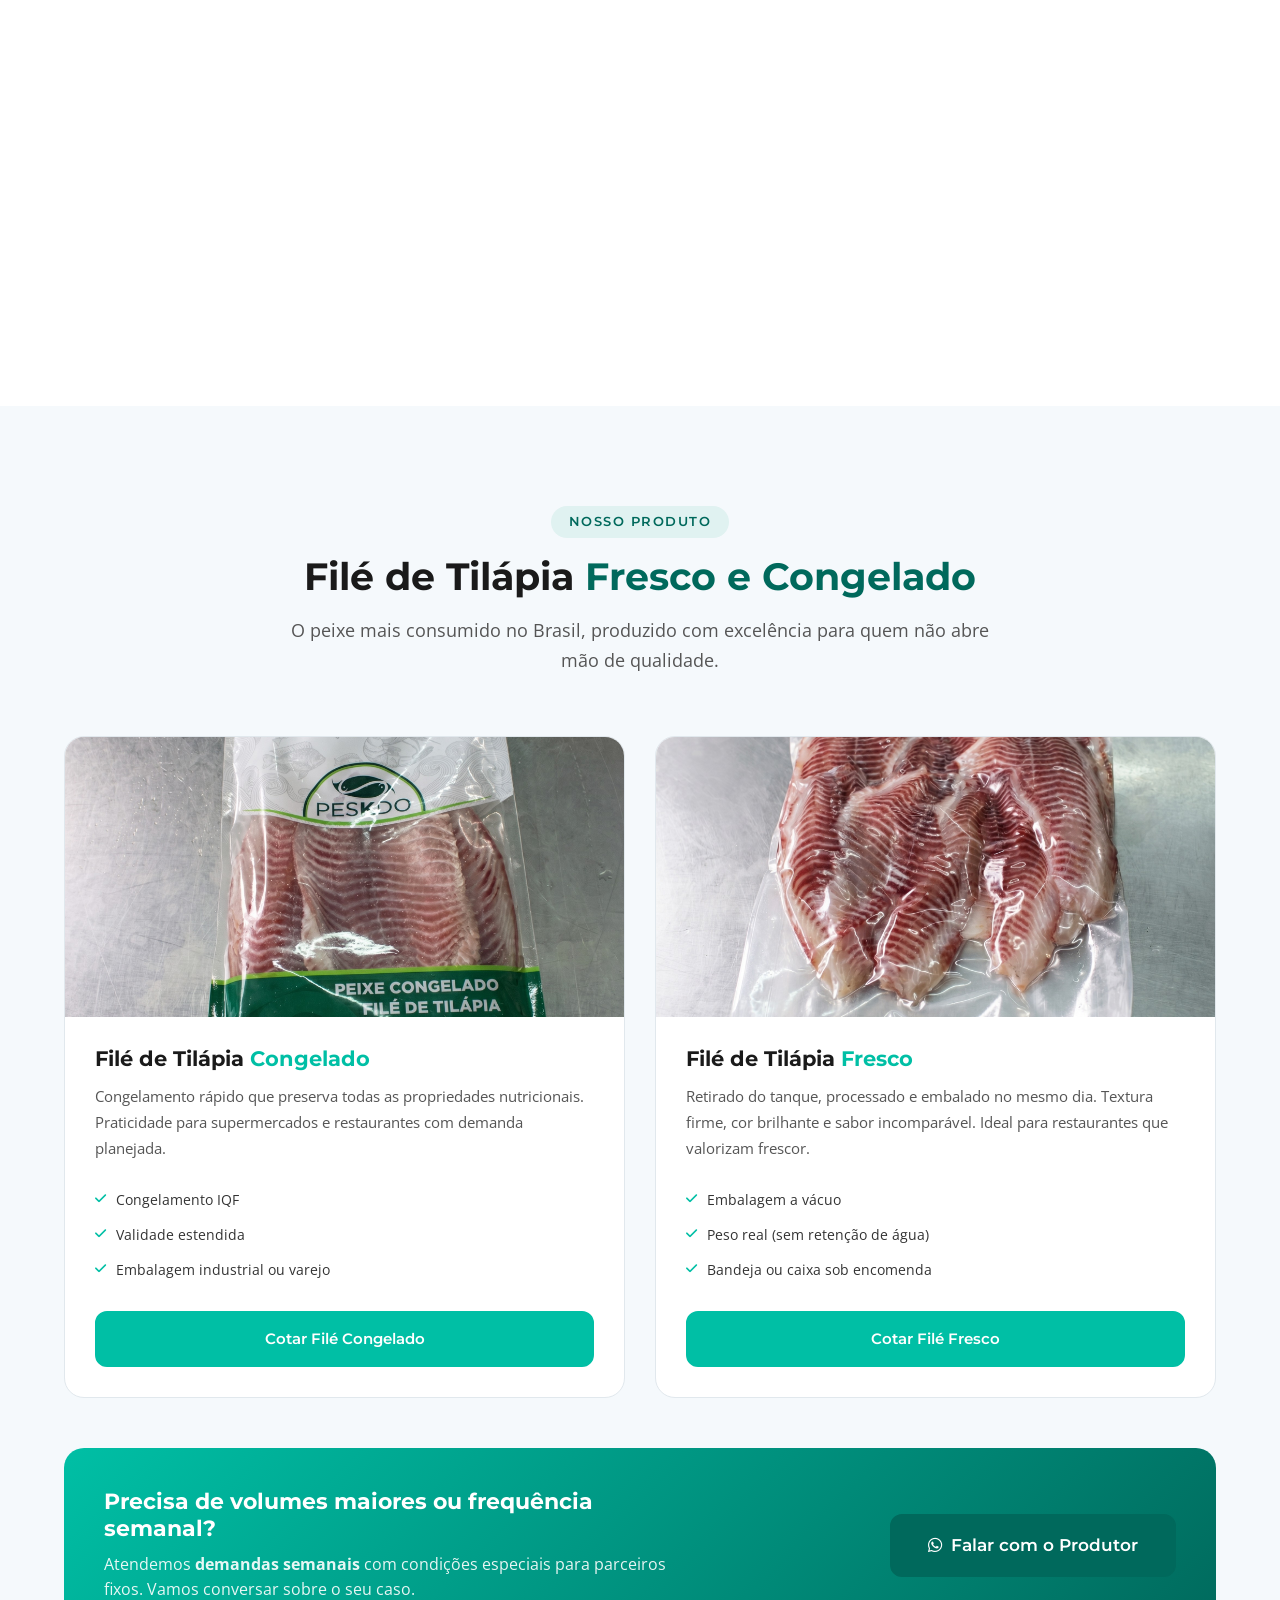
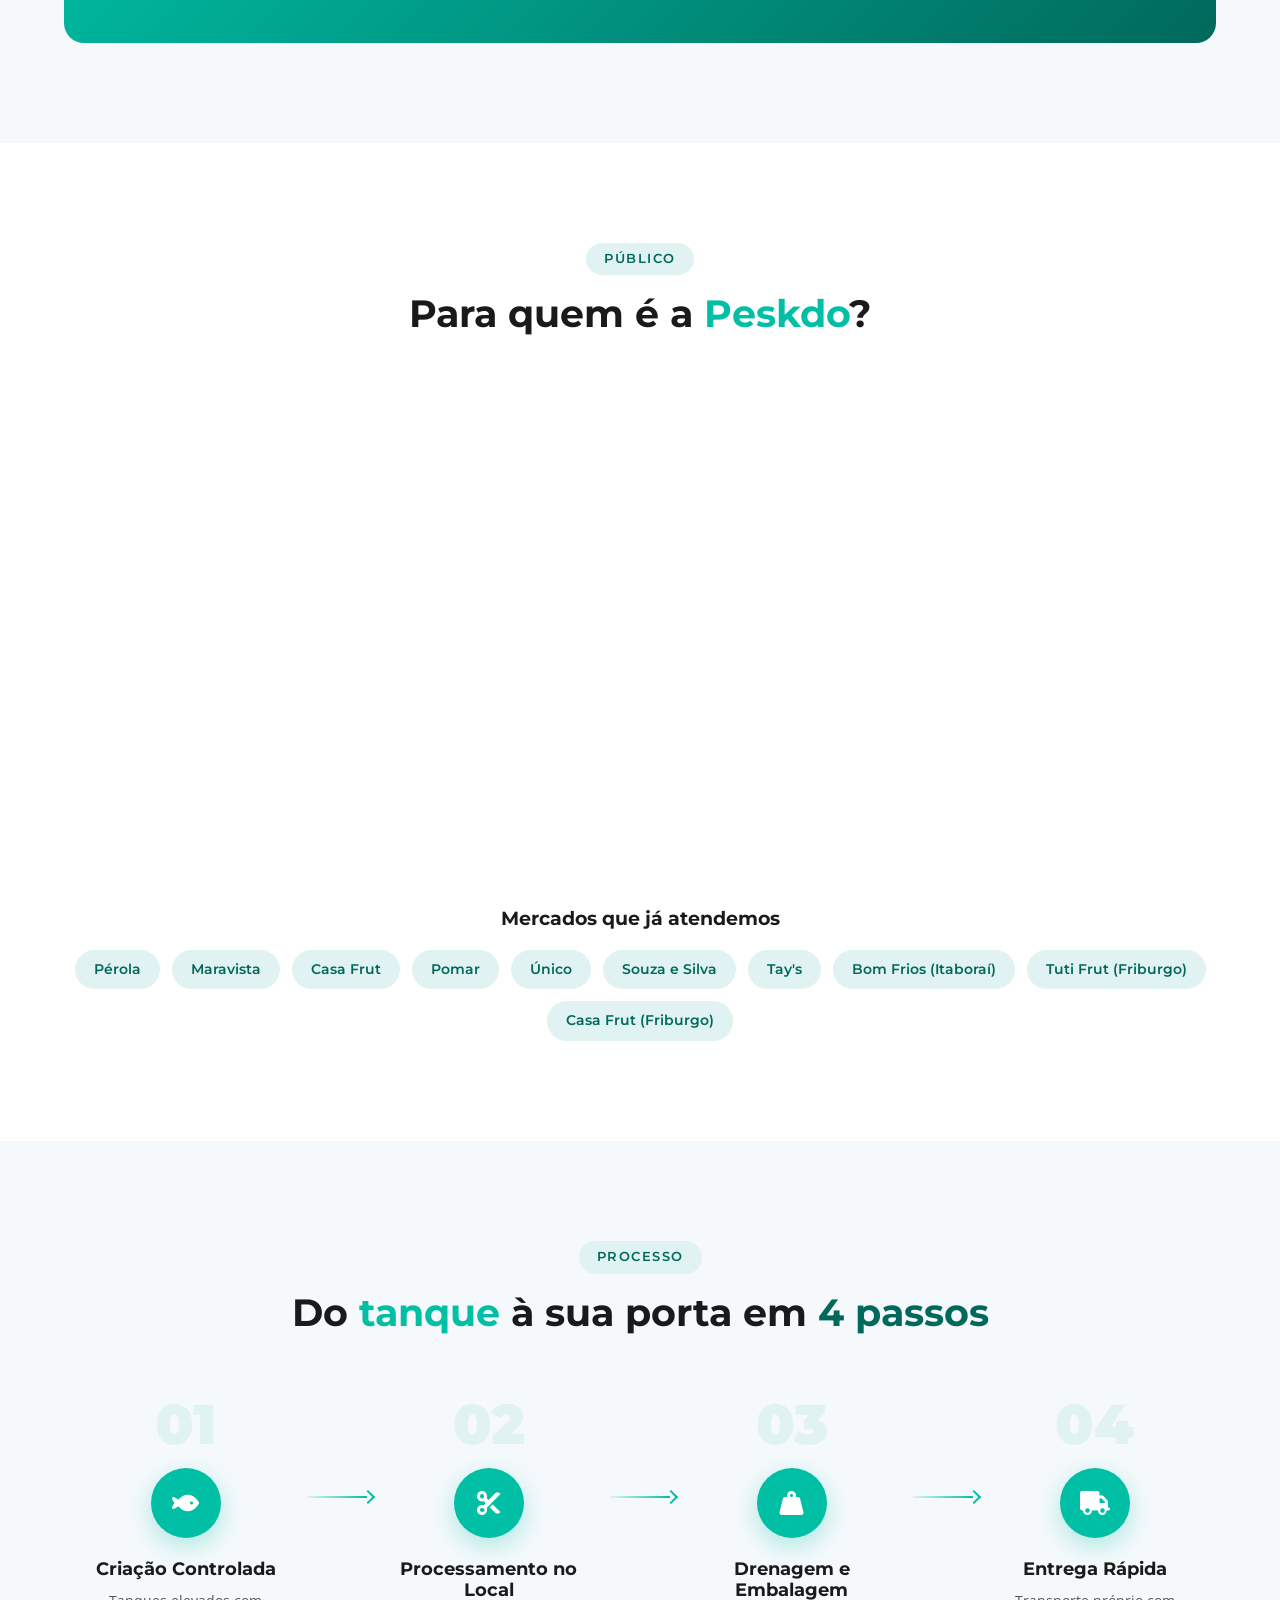
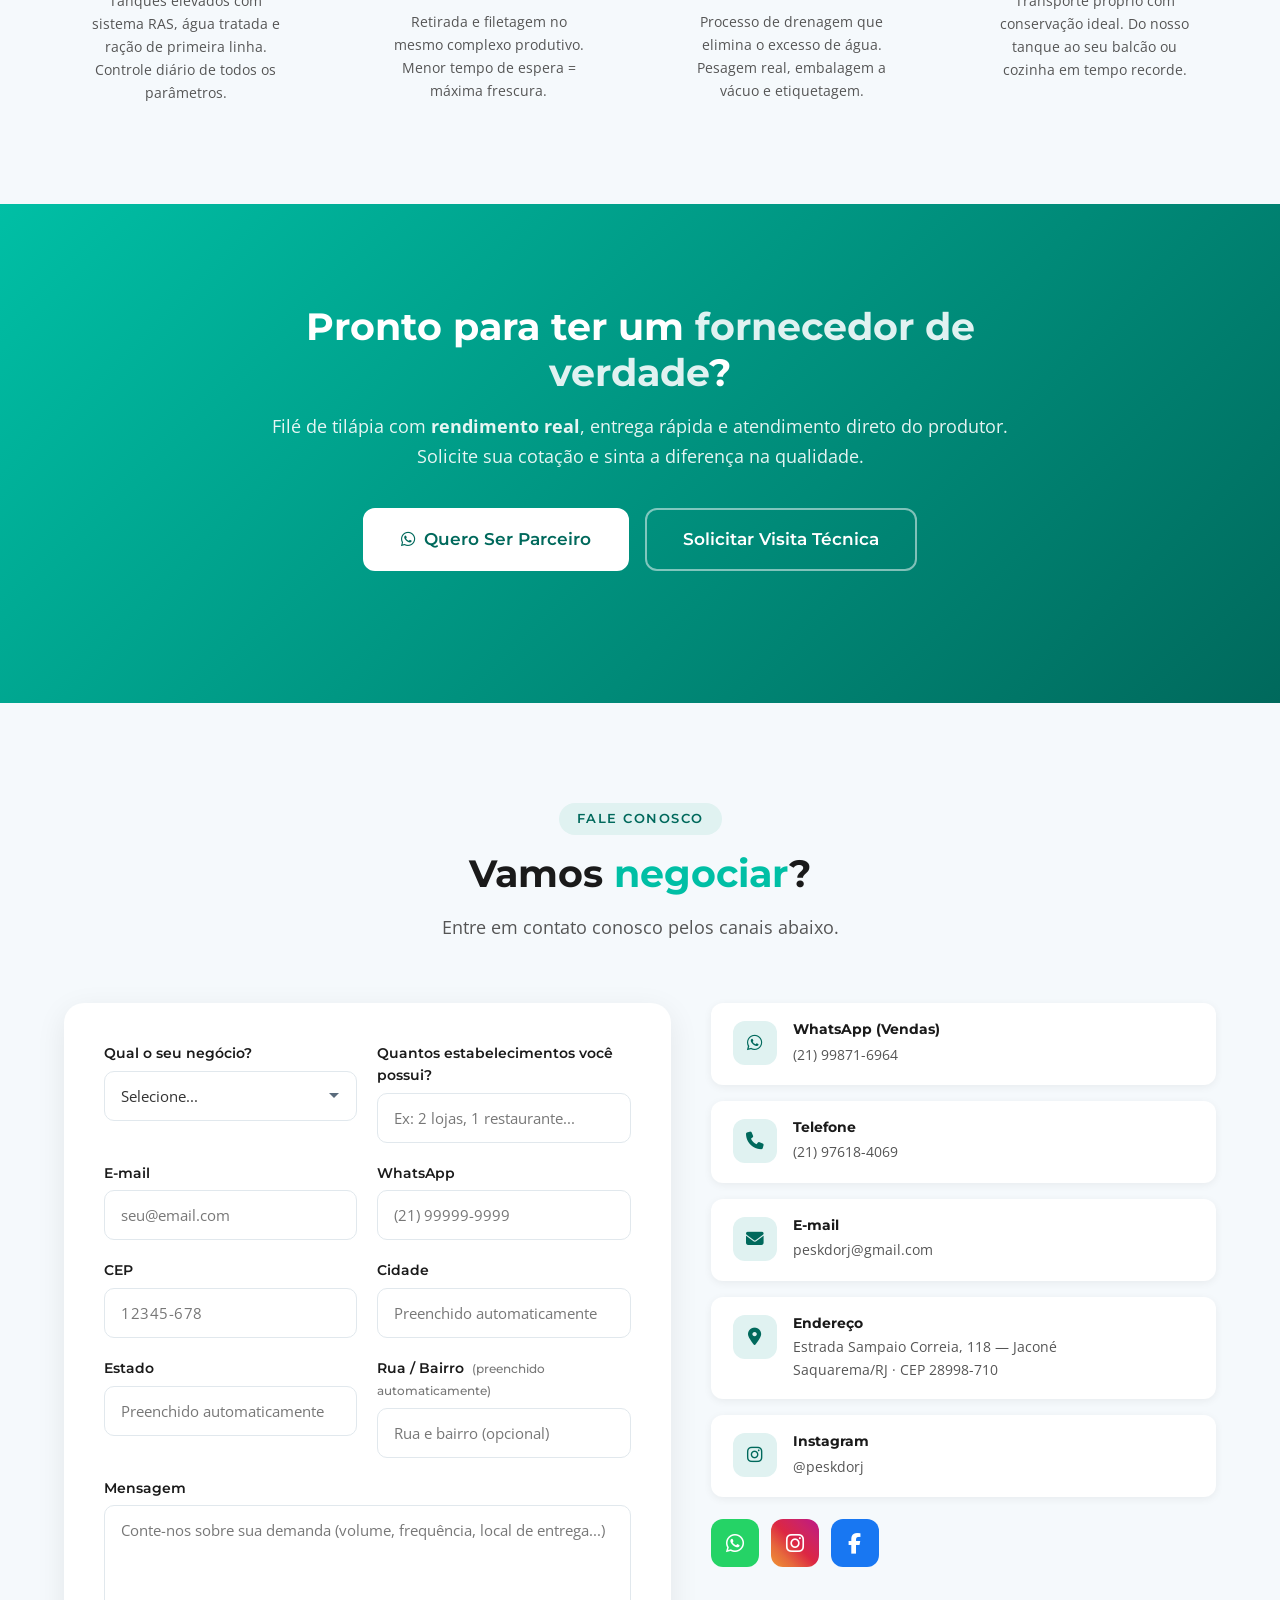
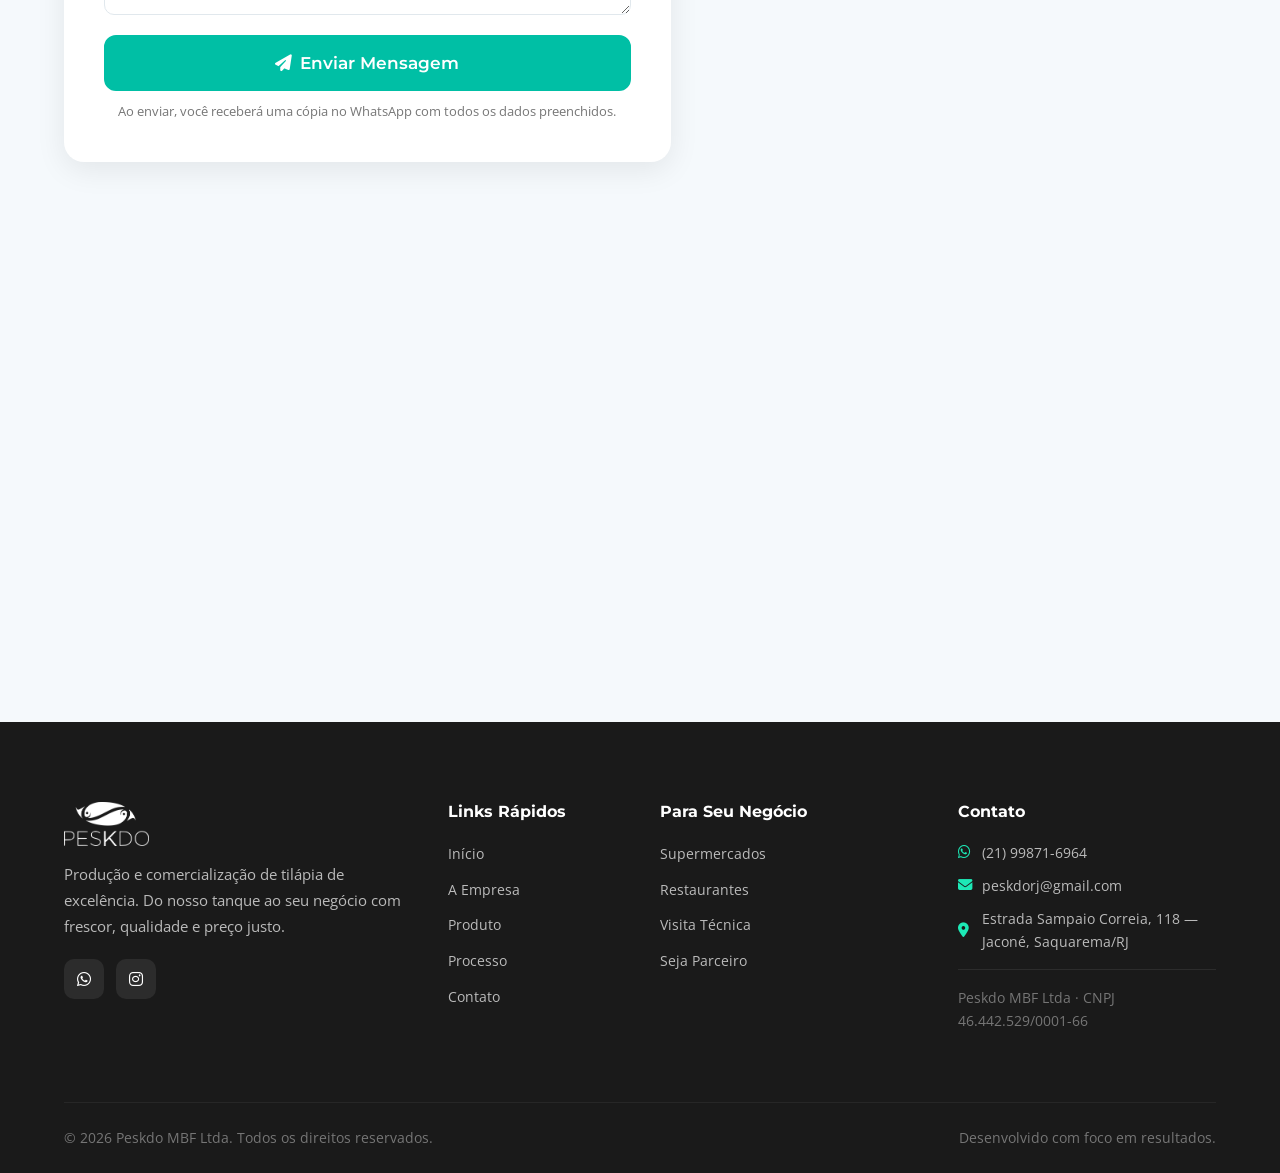
==== commit d4d6210a: "site finalizado" ====
--- a/index.html
+++ b/index.html
@@ -11,6 +11,7 @@
     <link rel="stylesheet" href="style.css">
     <link rel="stylesheet" href="https://cdnjs.cloudflare.com/ajax/libs/font-awesome/6.5.1/css/all.min.css">
     <base target="_blank">
+<base target="_blank">
 <base target="_blank">
 <base target="_blank">
 <base target="_blank">
@@ -244,31 +245,6 @@
         </div>
     </section>
 
-    <!-- Stats Section -->
-    <section class="stats" id="stats">
-        <div class="stats-overlay"></div>
-        <div class="container">
-            <div class="stats-grid">
-                <div class="stat-item" data-aos="fade-up">
-                    <div class="stat-number">20<span>ton</span></div>
-                    <div class="stat-label">Capacidade mensal de produção</div>
-                </div>
-                <div class="stat-item" data-aos="fade-up" data-aos-delay="100">
-                    <div class="stat-number">28<span>mil m²</span></div>
-                    <div class="stat-label">Área de produção em Saquarema</div>
-                </div>
-                <div class="stat-item" data-aos="fade-up" data-aos-delay="200">
-                    <div class="stat-number">100<span>%</span></div>
-                    <div class="stat-label">Controle da criação ao processamento</div>
-                </div>
-                <div class="stat-item" data-aos="fade-up" data-aos-delay="300">
-                    <div class="stat-number">0<span>%</span></div>
-                    <div class="stat-label">De água retida no filé</div>
-                </div>
-            </div>
-        </div>
-    </section>
-
     <!-- Problem / Solution Section -->
     <section class="problem-solution">
         <div class="container">
@@ -299,7 +275,7 @@
                             <h3>A Solução Peskdo</h3>
                         </div>
                         <ul class="solution-list">
-                            <li><i class="fas fa-check"></i> Filé drenado: peso real na bandeja</li>
+                            <li><i class="fas fa-check"></i> Filé drenado com peso real na bandeja</li>
                             <li><i class="fas fa-check"></i> Criação própria: controle total da qualidade</li>
                             <li><i class="fas fa-check"></i> Entrega rápida: frescor garantido</li>
                             <li><i class="fas fa-check"></i> Processamento local: do tanque ao filé em minutos</li>
@@ -459,7 +435,7 @@
                         <i class="fas fa-store"></i>
                     </div>
                     <h3>Supermercados</h3>
-                    <p class="pq-subtitle">Pequeno e médio porte (2 a 3 lojas)</p>
+                    <p class="pq-subtitle">Pequeno e médio porte</p>
                     <ul>
                         <li>Embalagem com a marca do mercado (sob consulta)</li>
                         <li>Entrega programada conforme giro do estoque</li>
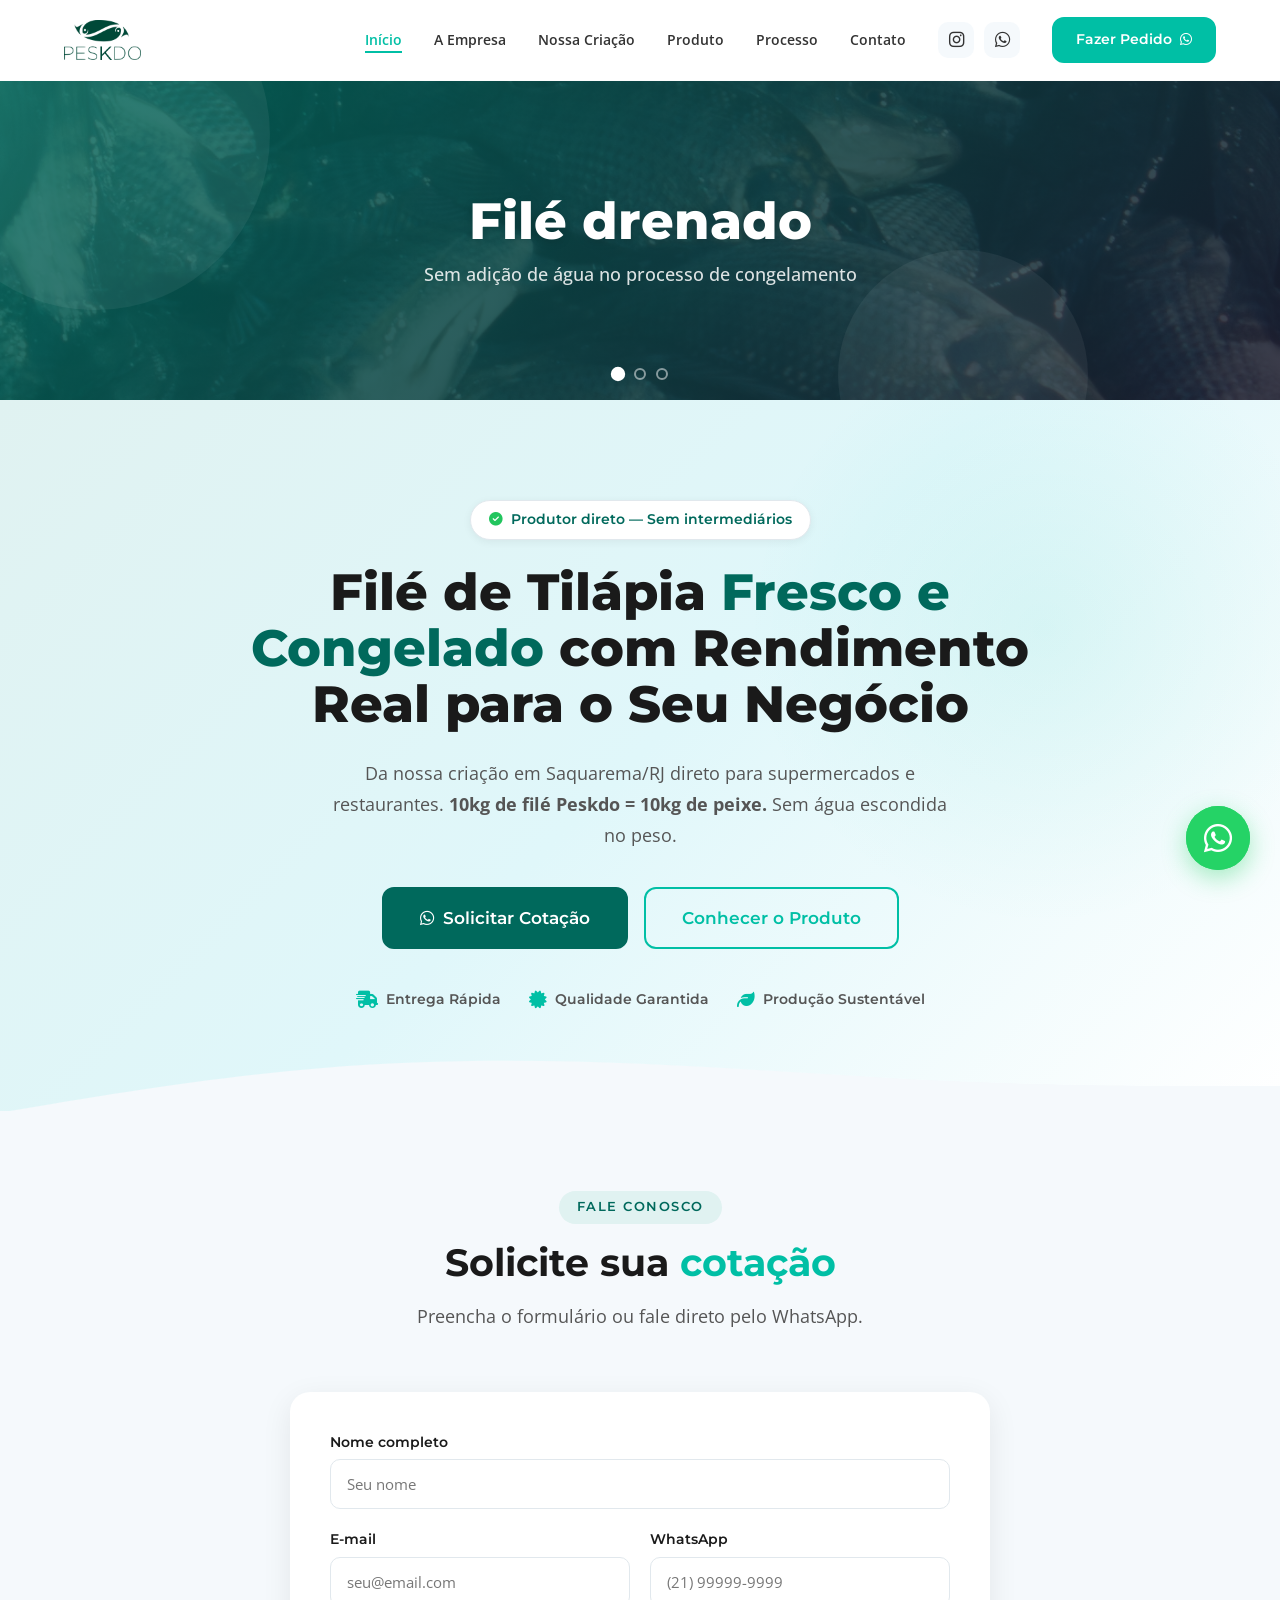
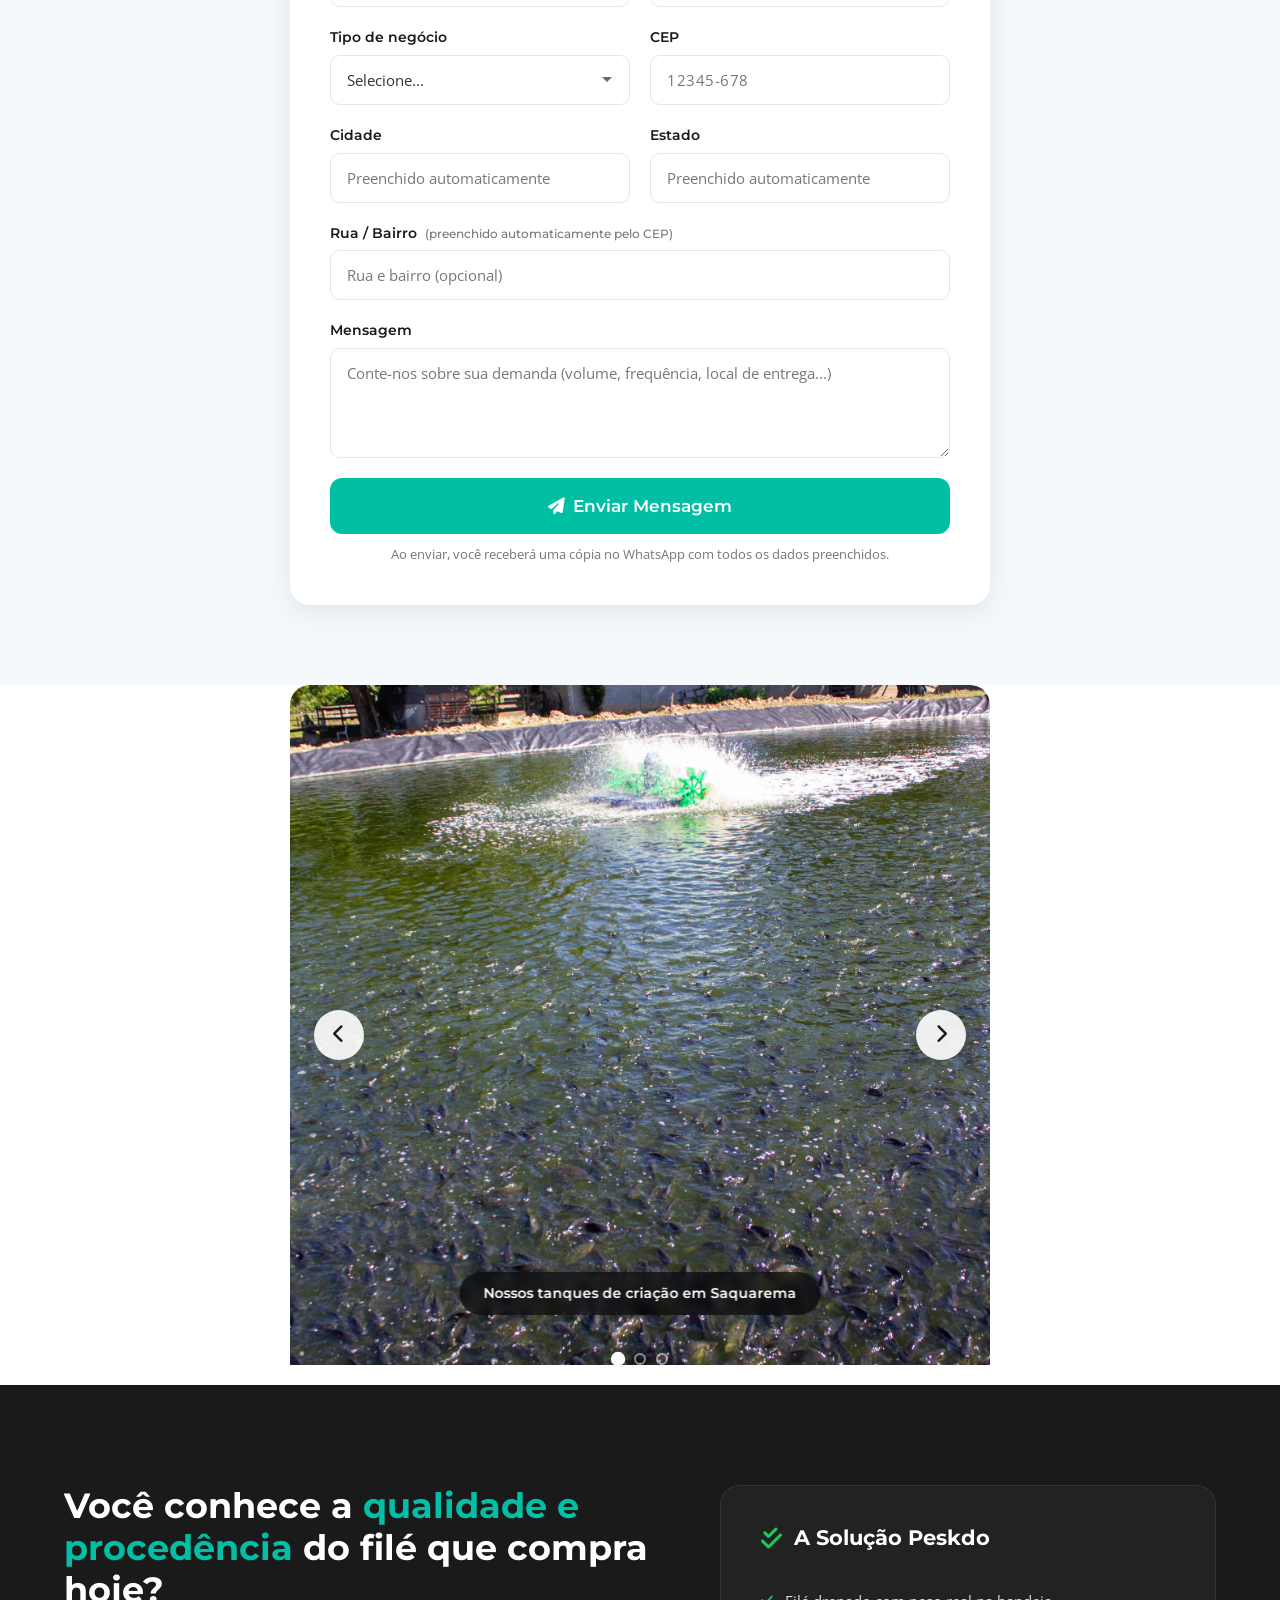
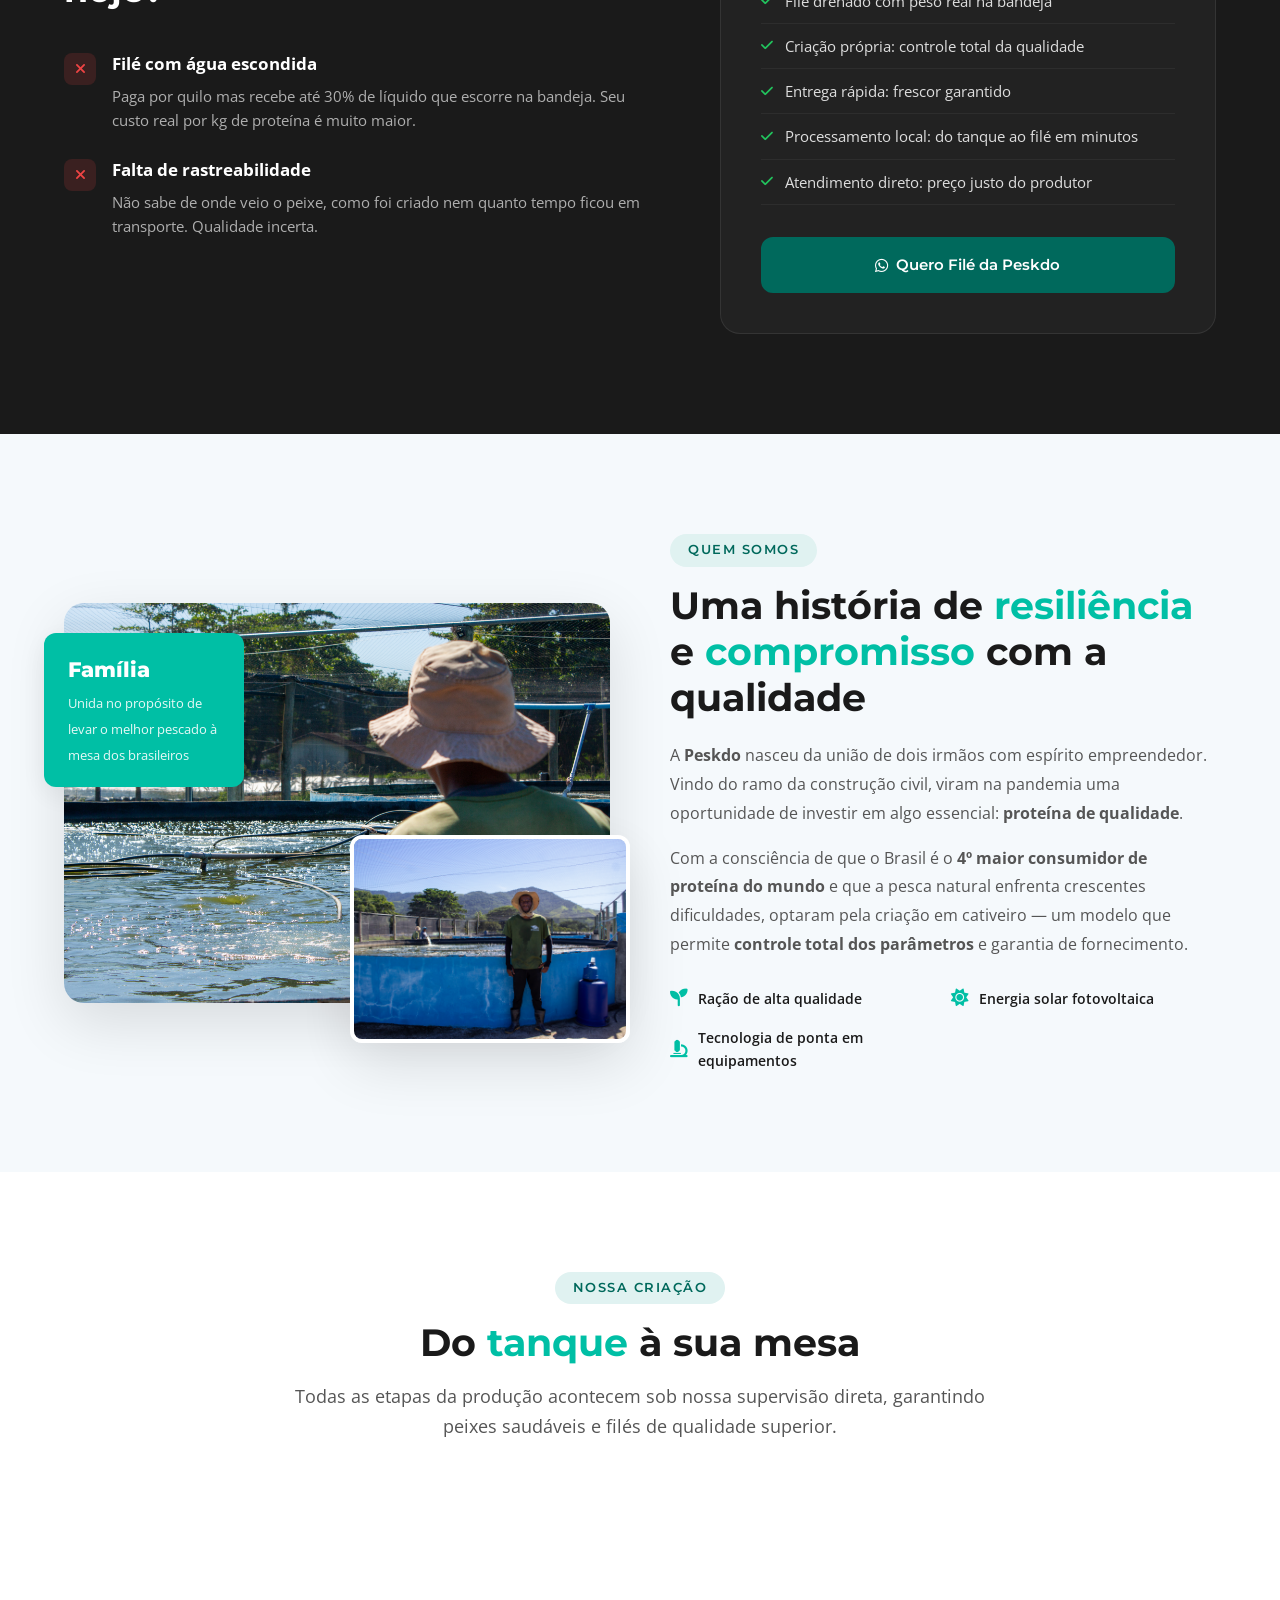
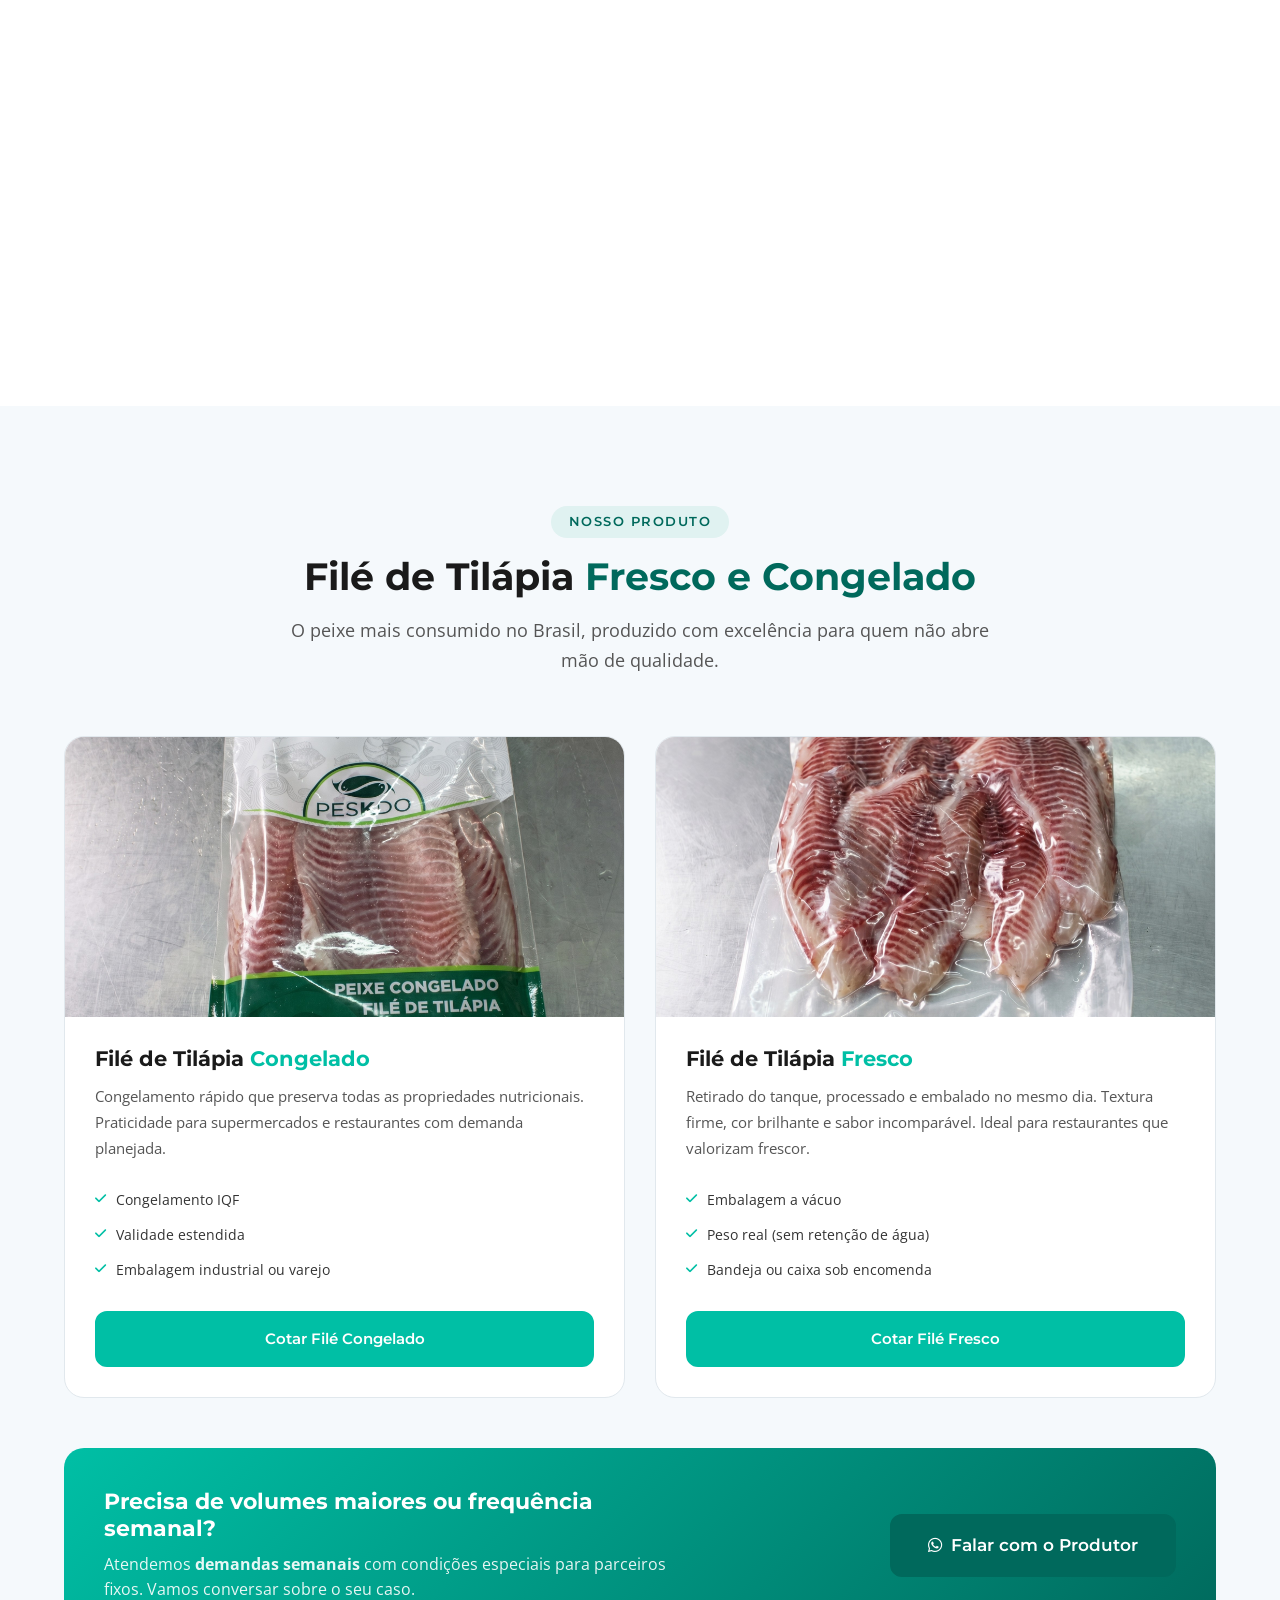
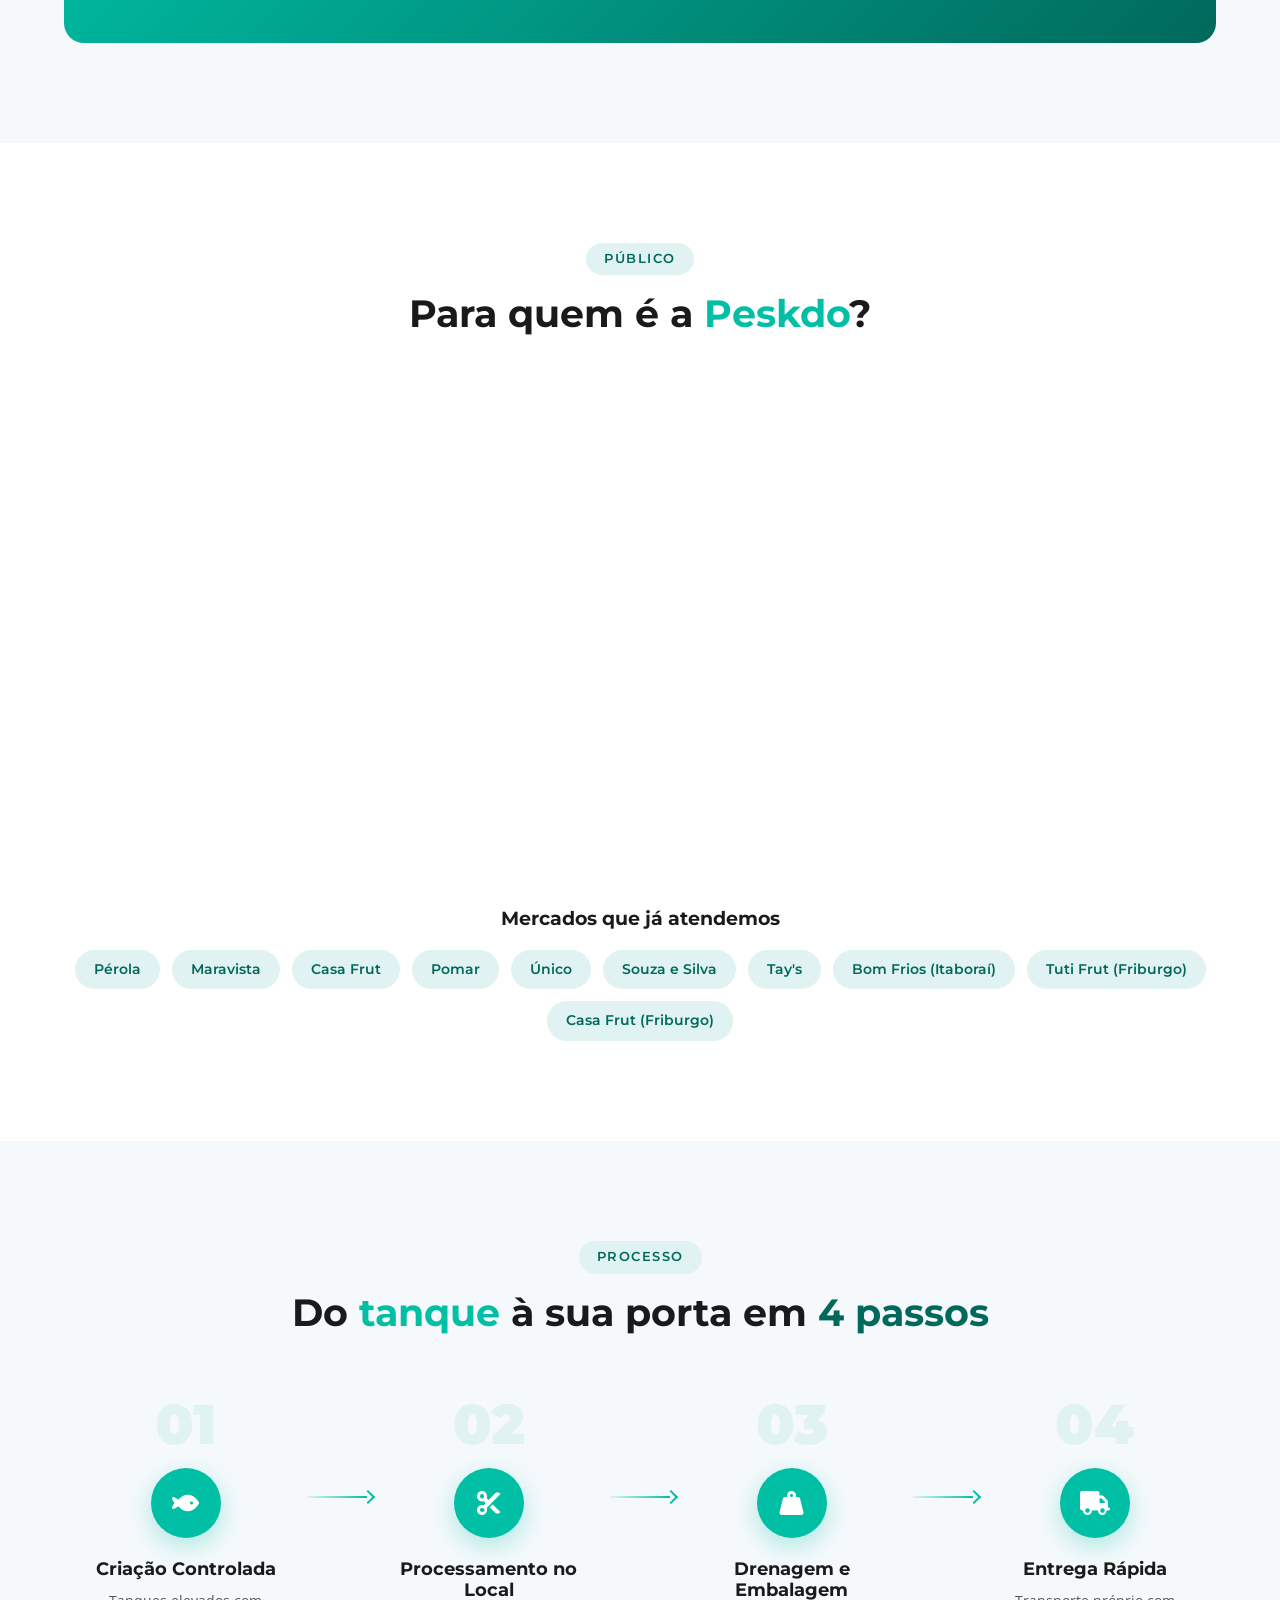
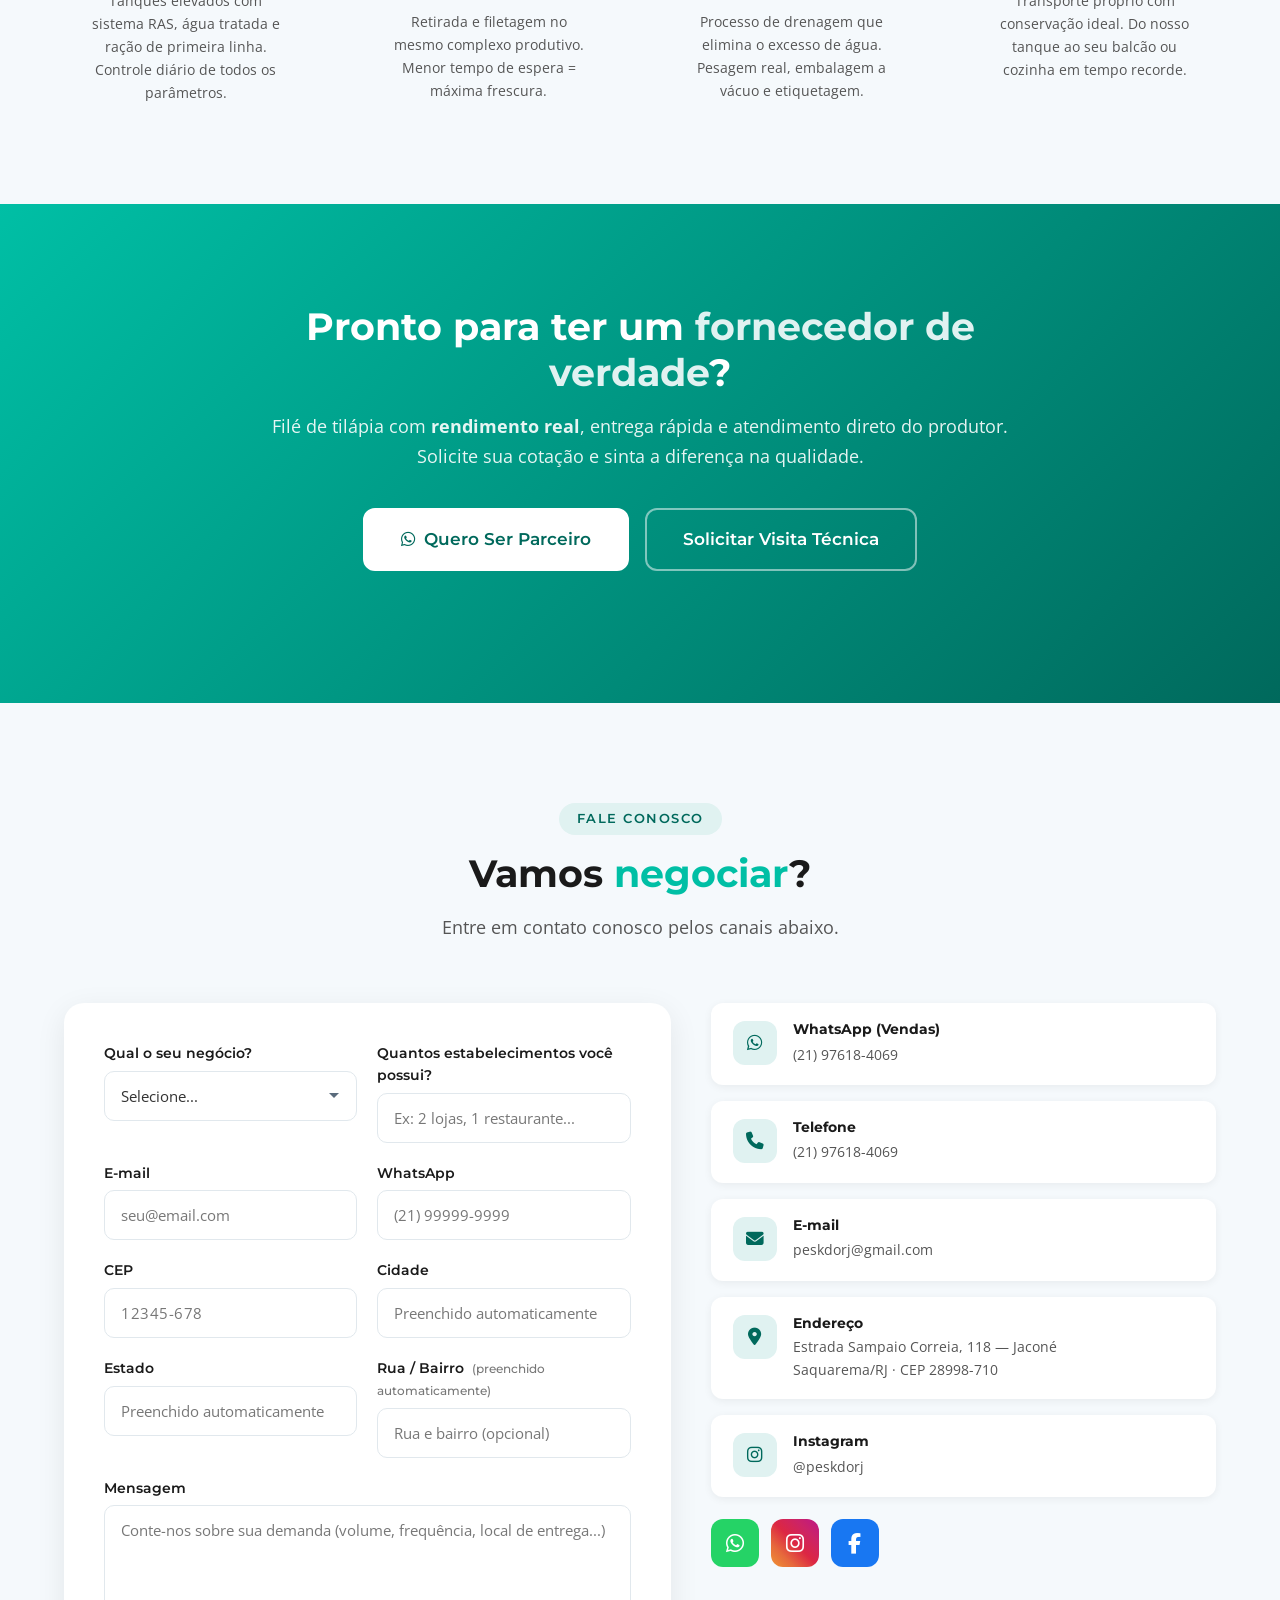
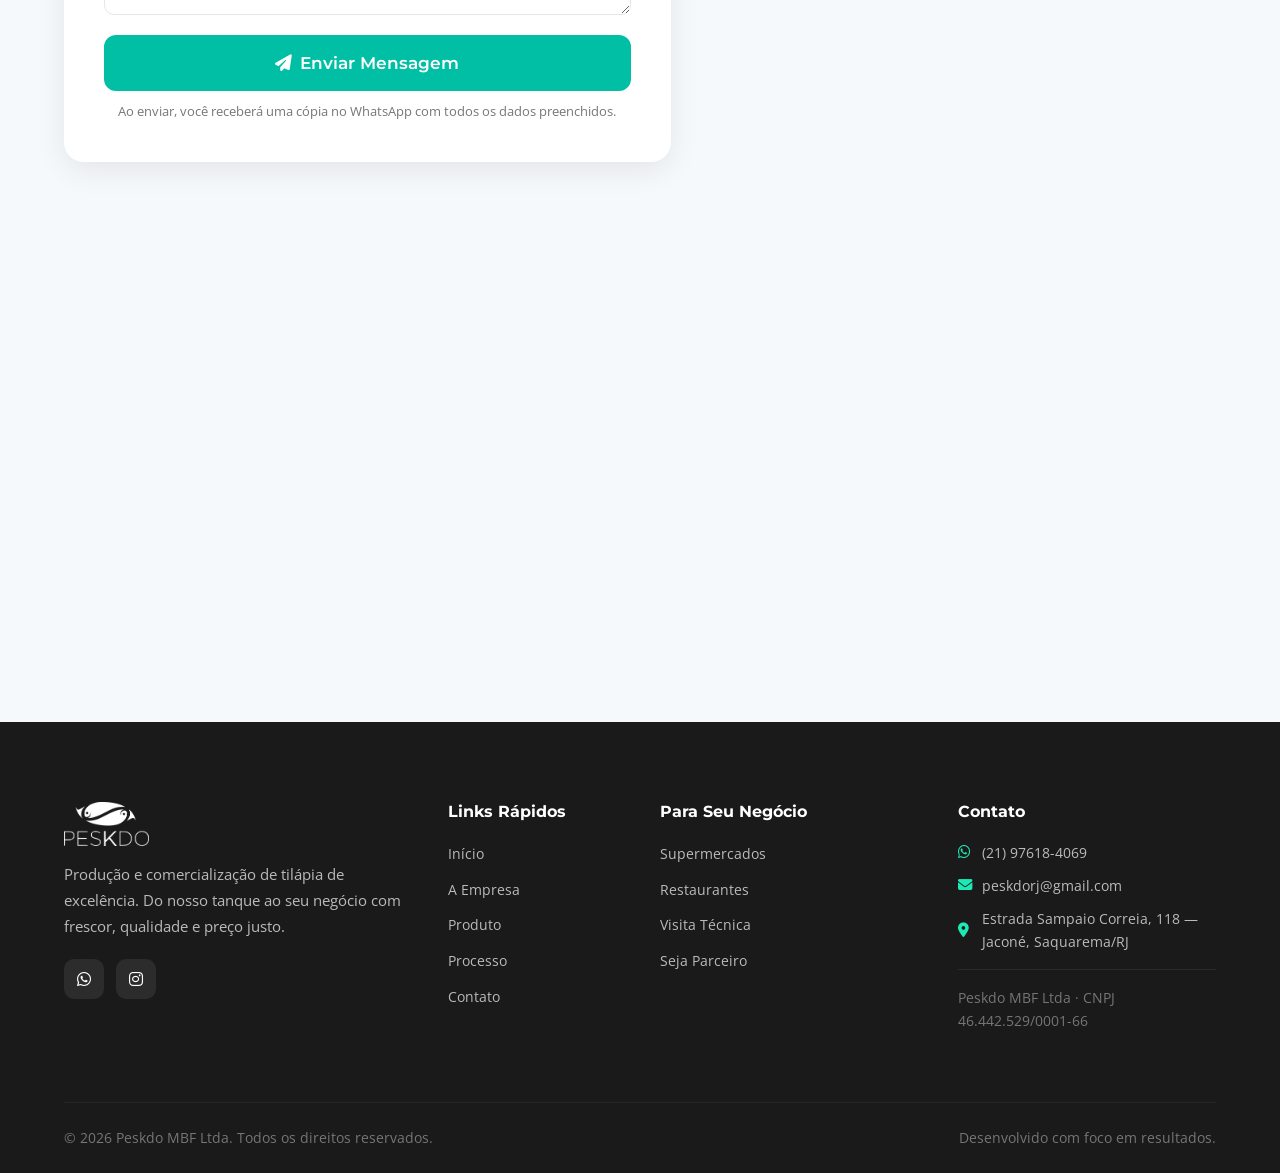
==== commit 8b7ec824: "site final" ====
--- a/index.html
+++ b/index.html
@@ -16,6 +16,7 @@
 <base target="_blank">
 <base target="_blank">
 <base target="_blank">
+<base target="_blank">
 </head>
 <body>
 
@@ -37,9 +38,9 @@
                 <li><a href="#contato" class="nav-link">Contato</a></li>
                 <li class="nav-social">
                     <a href="https://instagram.com/peskdorj" class="nav-social-link" target="_blank" aria-label="Instagram"><i class="fab fa-instagram"></i></a>
-                    <a href="https://wa.me/5521998716964?text=Olá!%20Sou%20proprietário%20de%20supermercado/restaurante%20e%20gostaria%20de%20receber%20uma%20cotação%20de%20filé%20de%20tilápia." class="nav-social-link whatsapp" target="_blank" aria-label="WhatsApp"><i class="fab fa-whatsapp"></i></a>
+                    <a href="https://wa.me/5521976184069?text=Olá!%20Sou%20proprietário%20de%20supermercado/restaurante%20e%20gostaria%20de%20receber%20uma%20cotação%20de%20filé%20de%20tilápia." class="nav-social-link whatsapp" target="_blank" aria-label="WhatsApp"><i class="fab fa-whatsapp"></i></a>
                 </li>
-                <li><a href="https://wa.me/5521998716964?text=Olá!%20Sou%20proprietário%20de%20supermercado/restaurante%20e%20gostaria%20de%20receber%20uma%20cotação%20de%20filé%20de%20tilápia." class="btn btn-primary nav-cta" target="_blank">Fazer Pedido <i class="fab fa-whatsapp"></i></a></li>
+                <li><a href="https://wa.me/5521976184069?text=Olá!%20Sou%20proprietário%20de%20supermercado/restaurante%20e%20gostaria%20de%20receber%20uma%20cotação%20de%20filé%20de%20tilápia." class="btn btn-primary nav-cta" target="_blank">Fazer Pedido <i class="fab fa-whatsapp"></i></a></li>
             </ul>
         </div>
     </nav>
@@ -119,7 +120,7 @@
                     <strong>10kg de filé Peskdo = 10kg de peixe.</strong> Sem água escondida no peso.
                 </p>
                 <div class="hero-cta-group">
-                    <a href="https://wa.me/5521998716964?text=Olá!%20Sou%20proprietário%20de%20supermercado/restaurante%20e%20gostaria%20de%20receber%20uma%20cotação%20de%20filé%20de%20tilápia." class="btn btn-accent btn-lg" target="_blank">
+                    <a href="https://wa.me/5521976184069?text=Olá!%20Sou%20proprietário%20de%20supermercado/restaurante%20e%20gostaria%20de%20receber%20uma%20cotação%20de%20filé%20de%20tilápia." class="btn btn-accent btn-lg" target="_blank">
                         <i class="fab fa-whatsapp"></i> Solicitar Cotação
                     </a>
                     <a href="#produto" class="btn btn-outline btn-lg">
@@ -281,7 +282,7 @@
                             <li><i class="fas fa-check"></i> Processamento local: do tanque ao filé em minutos</li>
                             <li><i class="fas fa-check"></i> Atendimento direto: preço justo do produtor</li>
                         </ul>
-                        <a href="https://wa.me/5521998716964?text=Olá!%20Quero%20conhecer%20a%20diferença%20do%20filé%20Peskdo." class="btn btn-accent btn-full" target="_blank">
+                        <a href="https://wa.me/5521976184069?text=Olá!%20Quero%20conhecer%20a%20diferença%20do%20filé%20Peskdo." class="btn btn-accent btn-full" target="_blank">
                             <i class="fab fa-whatsapp"></i> Quero Filé da Peskdo
                         </a>
                     </div>
@@ -391,7 +392,7 @@
                             <li><i class="fas fa-check"></i> Validade estendida</li>
                             <li><i class="fas fa-check"></i> Embalagem industrial ou varejo</li>
                         </ul>
-                        <a href="https://wa.me/5521998716964?text=Olá!%20Tenho%20interesse%20no%20filé%20de%20tilápia%20CONGELADO.%20Pode%20me%20enviar%20uma%20cotação?" class="btn btn-primary btn-full" target="_blank">Cotar Filé Congelado</a>
+                        <a href="https://wa.me/5521976184069?text=Olá!%20Tenho%20interesse%20no%20filé%20de%20tilápia%20CONGELADO.%20Pode%20me%20enviar%20uma%20cotação?" class="btn btn-primary btn-full" target="_blank">Cotar Filé Congelado</a>
                     </div>
                 </div>
                 <div class="produto-card">
@@ -406,7 +407,7 @@
                             <li><i class="fas fa-check"></i> Peso real (sem retenção de água)</li>
                             <li><i class="fas fa-check"></i> Bandeja ou caixa sob encomenda</li>
                         </ul>
-                        <a href="https://wa.me/5521998716964?text=Olá!%20Tenho%20interesse%20no%20filé%20de%20tilápia%20FRESCO.%20Pode%20me%20enviar%20uma%20cotação?" class="btn btn-primary btn-full" target="_blank">Cotar Filé Fresco</a>
+                        <a href="https://wa.me/5521976184069?text=Olá!%20Tenho%20interesse%20no%20filé%20de%20tilápia%20FRESCO.%20Pode%20me%20enviar%20uma%20cotação?" class="btn btn-primary btn-full" target="_blank">Cotar Filé Fresco</a>
                     </div>
                 </div>
             </div>
@@ -415,7 +416,7 @@
                     <h3>Precisa de volumes maiores ou frequência semanal?</h3>
                     <p>Atendemos <strong>demandas semanais</strong> com condições especiais para parceiros fixos. Vamos conversar sobre o seu caso.</p>
                 </div>
-                <a href="https://wa.me/5521998716964?text=Olá!%20Tenho%20demanda%20de%20aproximadamente%20____%20kg%20por%20semana%20e%20gostaria%20de%20condições%20especiais." class="btn btn-accent btn-lg" target="_blank">
+                <a href="https://wa.me/5521976184069?text=Olá!%20Tenho%20demanda%20de%20aproximadamente%20____%20kg%20por%20semana%20e%20gostaria%20de%20condições%20especiais." class="btn btn-accent btn-lg" target="_blank">
                     <i class="fab fa-whatsapp"></i> Falar com o Produtor
                 </a>
             </div>
@@ -529,7 +530,7 @@
                 <h2>Pronto para ter um <span>fornecedor de verdade</span>?</h2>
                 <p>Filé de tilápia com <strong>rendimento real</strong>, entrega rápida e atendimento direto do produtor. Solicite sua cotação e sinta a diferença na qualidade.</p>
                 <div class="cta-buttons">
-                    <a href="https://wa.me/5521998716964?text=Olá!%20Sou%20proprietário%20de%20_____%20e%20tenho%20interesse%20em%20ser%20parceiro%20Peskdo.%20Gostaria%20de%20receber%20uma%20proposta." class="btn btn-white btn-lg" target="_blank">
+                    <a href="https://wa.me/5521976184069?text=Olá!%20Sou%20proprietário%20de%20_____%20e%20tenho%20interesse%20em%20ser%20parceiro%20Peskdo.%20Gostaria%20de%20receber%20uma%20proposta." class="btn btn-white btn-lg" target="_blank">
                         <i class="fab fa-whatsapp"></i> Quero Ser Parceiro
                     </a>
                     <a href="#contato" class="btn btn-outline-white btn-lg">Solicitar Visita Técnica</a>
@@ -614,7 +615,7 @@
                             <div class="cinfo-icon"><i class="fab fa-whatsapp"></i></div>
                             <div>
                                 <h4>WhatsApp (Vendas)</h4>
-                                <a href="https://wa.me/5521998716964" target="_blank">(21) 99871-6964</a>
+                                <a href="https://wa.me/5521976184069" target="_blank">(21) 97618-4069</a>
                             </div>
                         </div>
                         <div class="cinfo-card">
@@ -647,7 +648,7 @@
                         </div>
                     </div>
                     <div class="cinfo-social">
-                        <a href="https://wa.me/5521998716964" class="social-btn whatsapp" target="_blank"><i class="fab fa-whatsapp"></i></a>
+                        <a href="https://wa.me/5521976184069" class="social-btn whatsapp" target="_blank"><i class="fab fa-whatsapp"></i></a>
                         <a href="https://instagram.com/peskdorj" class="social-btn instagram" target="_blank"><i class="fab fa-instagram"></i></a>
                         <a href="#" class="social-btn facebook"><i class="fab fa-facebook-f"></i></a>
                     </div>
@@ -679,7 +680,7 @@
                     </a>
                     <p>Produção e comercialização de tilápia de excelência. Do nosso tanque ao seu negócio com frescor, qualidade e preço justo.</p>
                     <div class="footer-social">
-                        <a href="https://wa.me/5521998716964" target="_blank"><i class="fab fa-whatsapp"></i></a>
+                        <a href="https://wa.me/5521976184069" target="_blank"><i class="fab fa-whatsapp"></i></a>
                         <a href="https://instagram.com/peskdorj" target="_blank"><i class="fab fa-instagram"></i></a>
                     </div>
                 </div>
@@ -696,15 +697,15 @@
                 <div class="footer-links">
                     <h4>Para Seu Negócio</h4>
                     <ul>
-                        <li><a href="https://wa.me/5521998716964?text=Olá!%20Sou%20supermercado%20e%20quero%20cotar%20filé%20de%20tilápia." target="_blank">Supermercados</a></li>
-                        <li><a href="https://wa.me/5521998716964?text=Olá!%20Sou%20restaurante%20e%20quero%20cotar%20filé%20de%20tilápia." target="_blank">Restaurantes</a></li>
-                        <li><a href="https://wa.me/5521998716964?text=Olá!%20Quero%20agendar%20uma%20visita%20técnica%20à%20piscicultura." target="_blank">Visita Técnica</a></li>
-                        <li><a href="https://wa.me/5521998716964?text=Olá!%20Quero%20ser%20parceiro%20fixo%20Peskdo." target="_blank">Seja Parceiro</a></li>
+                        <li><a href="https://wa.me/5521976184069?text=Olá!%20Sou%20supermercado%20e%20quero%20cotar%20filé%20de%20tilápia." target="_blank">Supermercados</a></li>
+                        <li><a href="https://wa.me/5521976184069?text=Olá!%20Sou%20restaurante%20e%20quero%20cotar%20filé%20de%20tilápia." target="_blank">Restaurantes</a></li>
+                        <li><a href="https://wa.me/5521976184069?text=Olá!%20Quero%20agendar%20uma%20visita%20técnica%20à%20piscicultura." target="_blank">Visita Técnica</a></li>
+                        <li><a href="https://wa.me/5521976184069?text=Olá!%20Quero%20ser%20parceiro%20fixo%20Peskdo." target="_blank">Seja Parceiro</a></li>
                     </ul>
                 </div>
                 <div class="footer-contact">
                     <h4>Contato</h4>
-                    <p><i class="fab fa-whatsapp"></i> (21) 99871-6964</p>
+                    <p><i class="fab fa-whatsapp"></i> (21) 97618-4069</p>
                     <p><i class="fas fa-envelope"></i> peskdorj@gmail.com</p>
                     <p><i class="fas fa-location-dot"></i> Estrada Sampaio Correia, 118 — Jaconé, Saquarema/RJ</p>
                     <p class="footer-cnpj">Peskdo MBF Ltda · CNPJ 46.442.529/0001-66</p>
@@ -718,7 +719,7 @@
     </footer>
 
     <!-- WhatsApp Float -->
-    <a href="https://wa.me/5521998716964?text=Olá!%20Sou%20proprietário%20de%20supermercado/restaurante%20e%20gostaria%20de%20receber%20uma%20cotação%20de%20filé%20de%20tilápia." class="whatsapp-float" target="_blank" aria-label="Falar no WhatsApp">
+    <a href="https://wa.me/5521976184069?text=Olá!%20Sou%20proprietário%20de%20supermercado/restaurante%20e%20gostaria%20de%20receber%20uma%20cotação%20de%20filé%20de%20tilápia." class="whatsapp-float" target="_blank" aria-label="Falar no WhatsApp">
         <i class="fab fa-whatsapp"></i>
         <span class="whatsapp-pulse"></span>
         <span class="whatsapp-tooltip">Fale conosco</span>
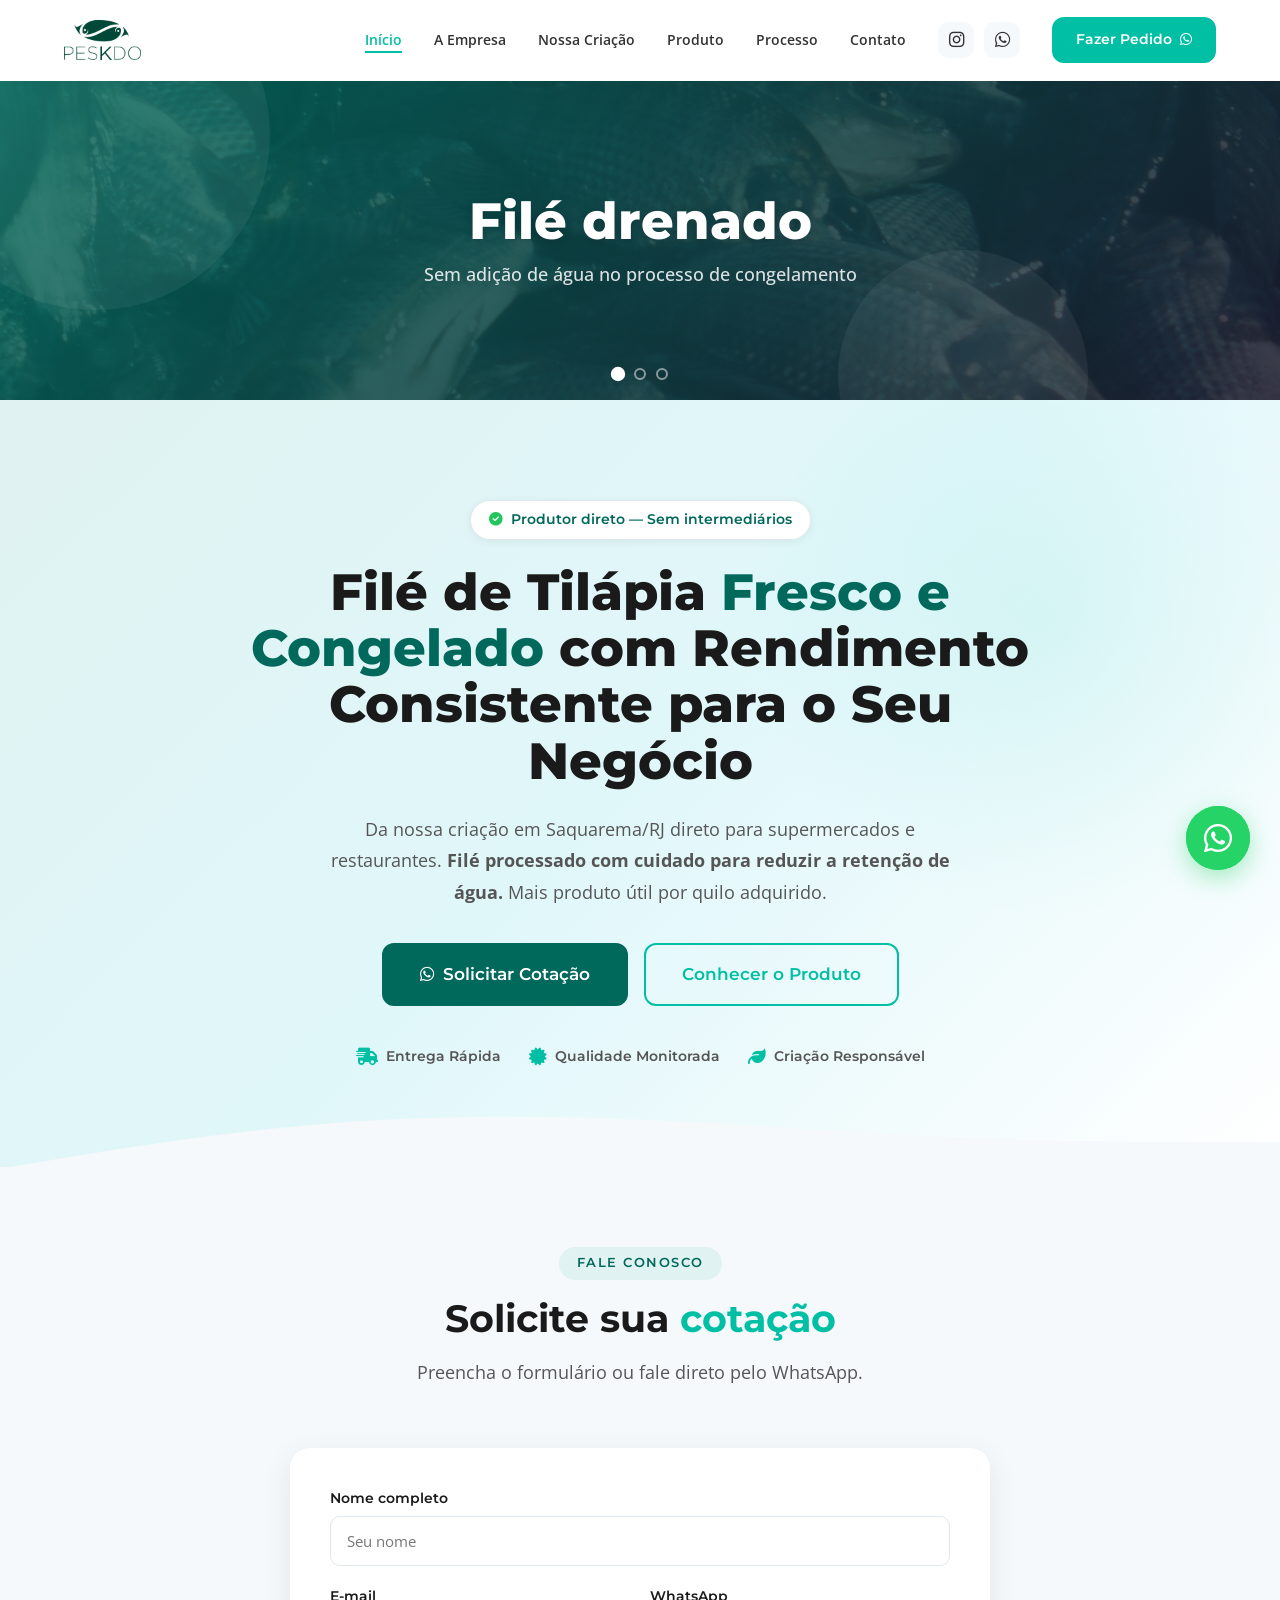
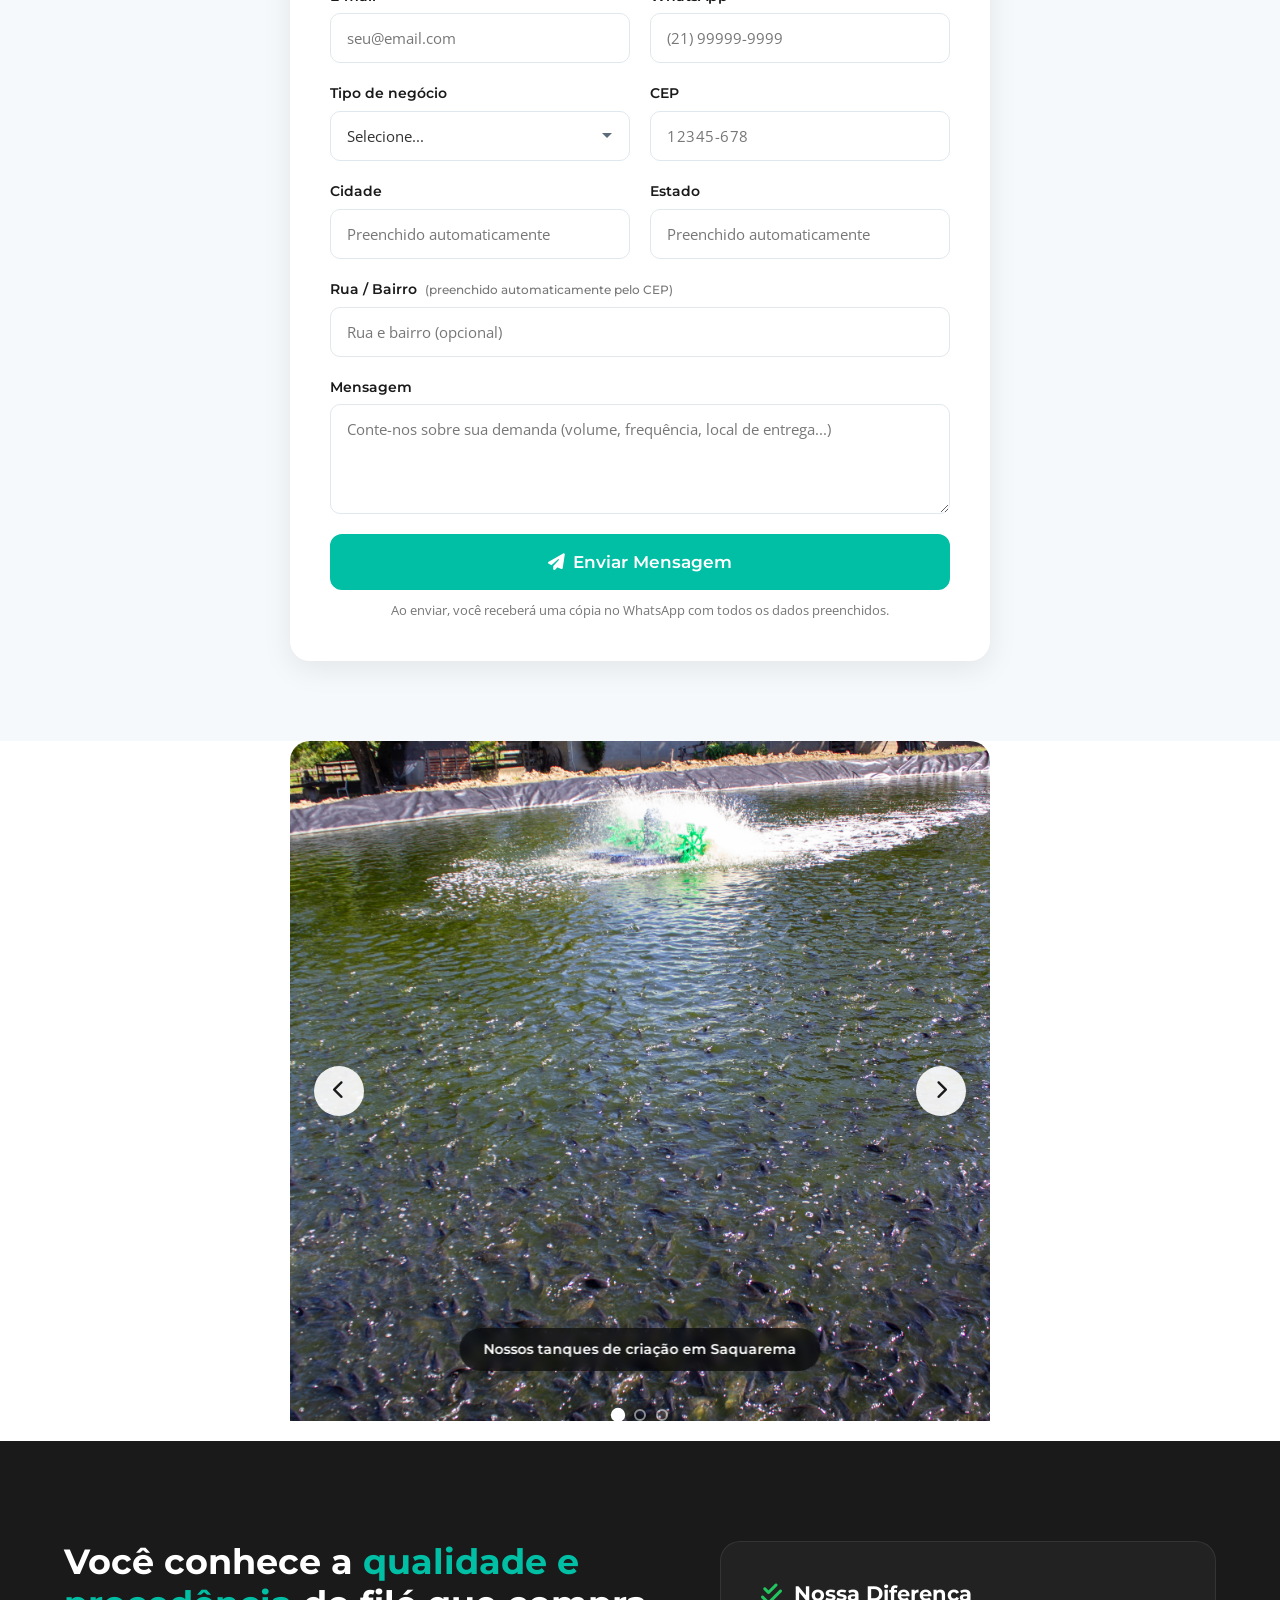
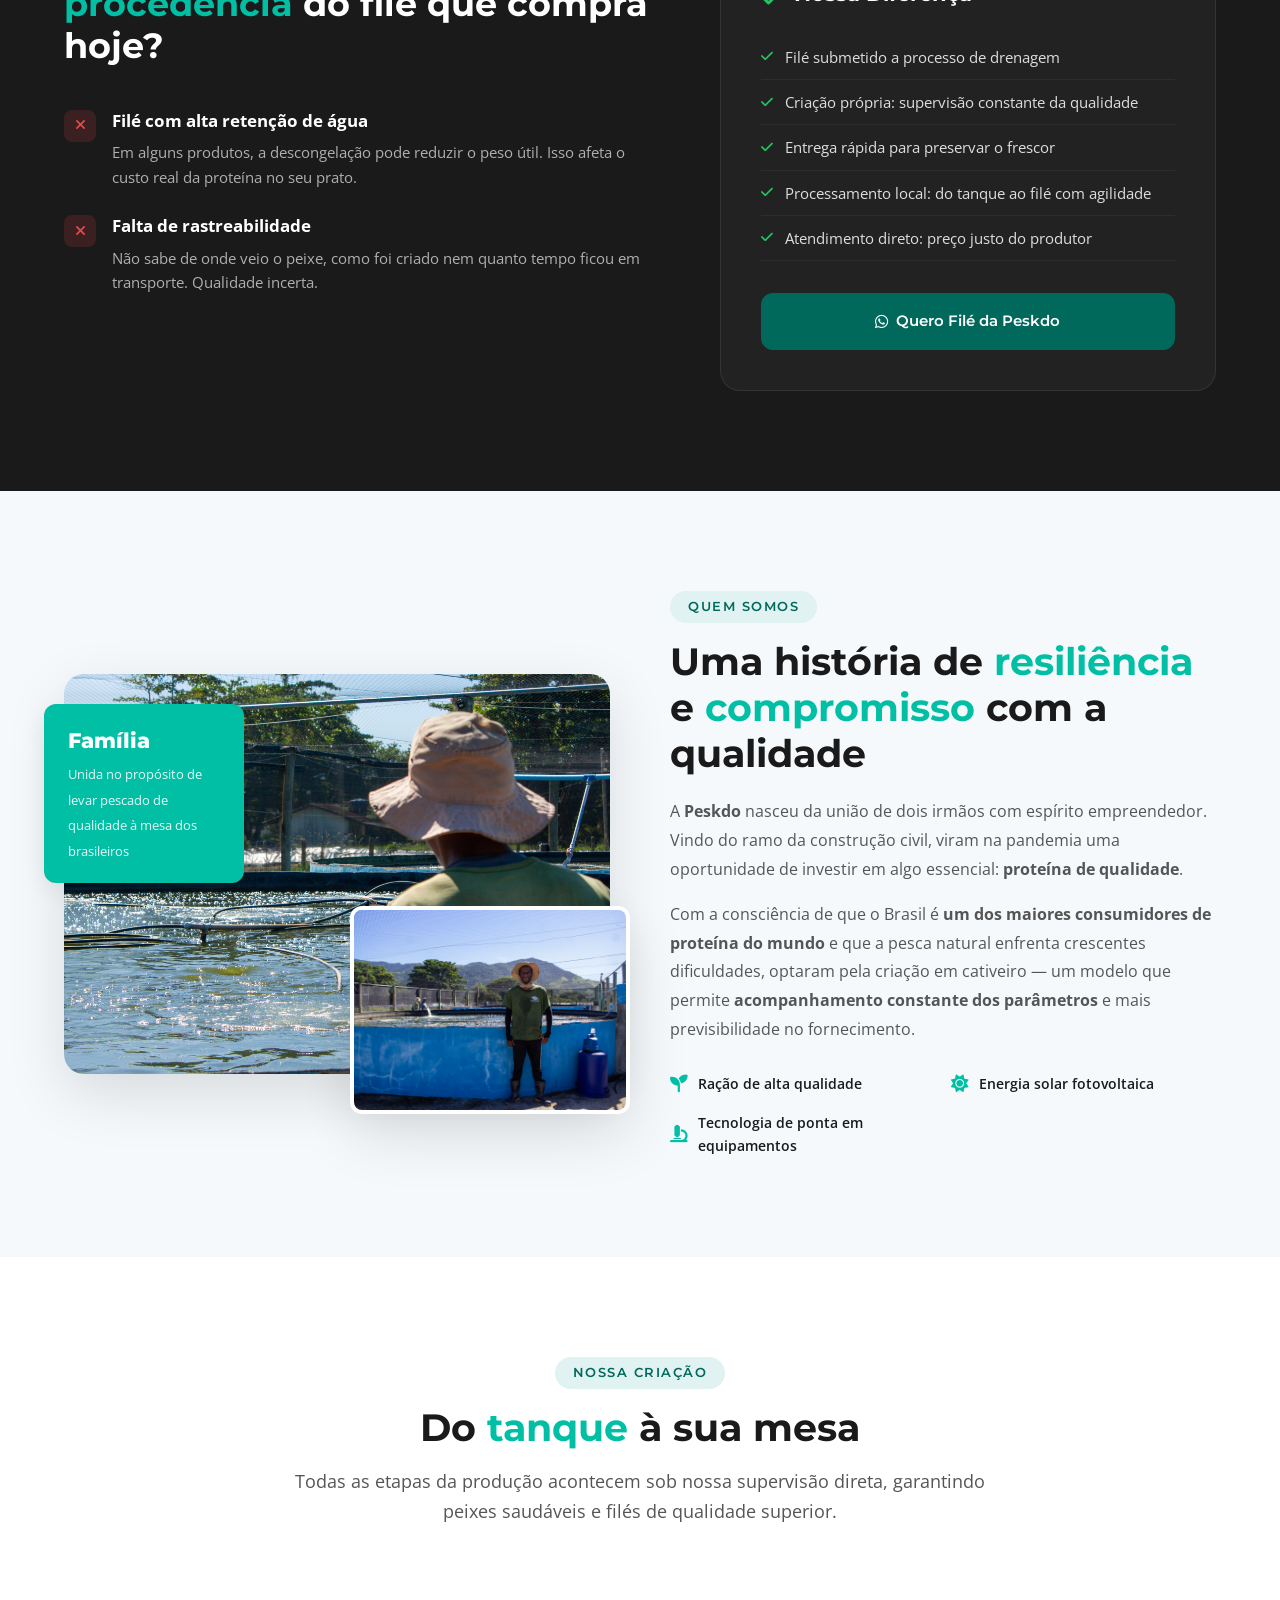
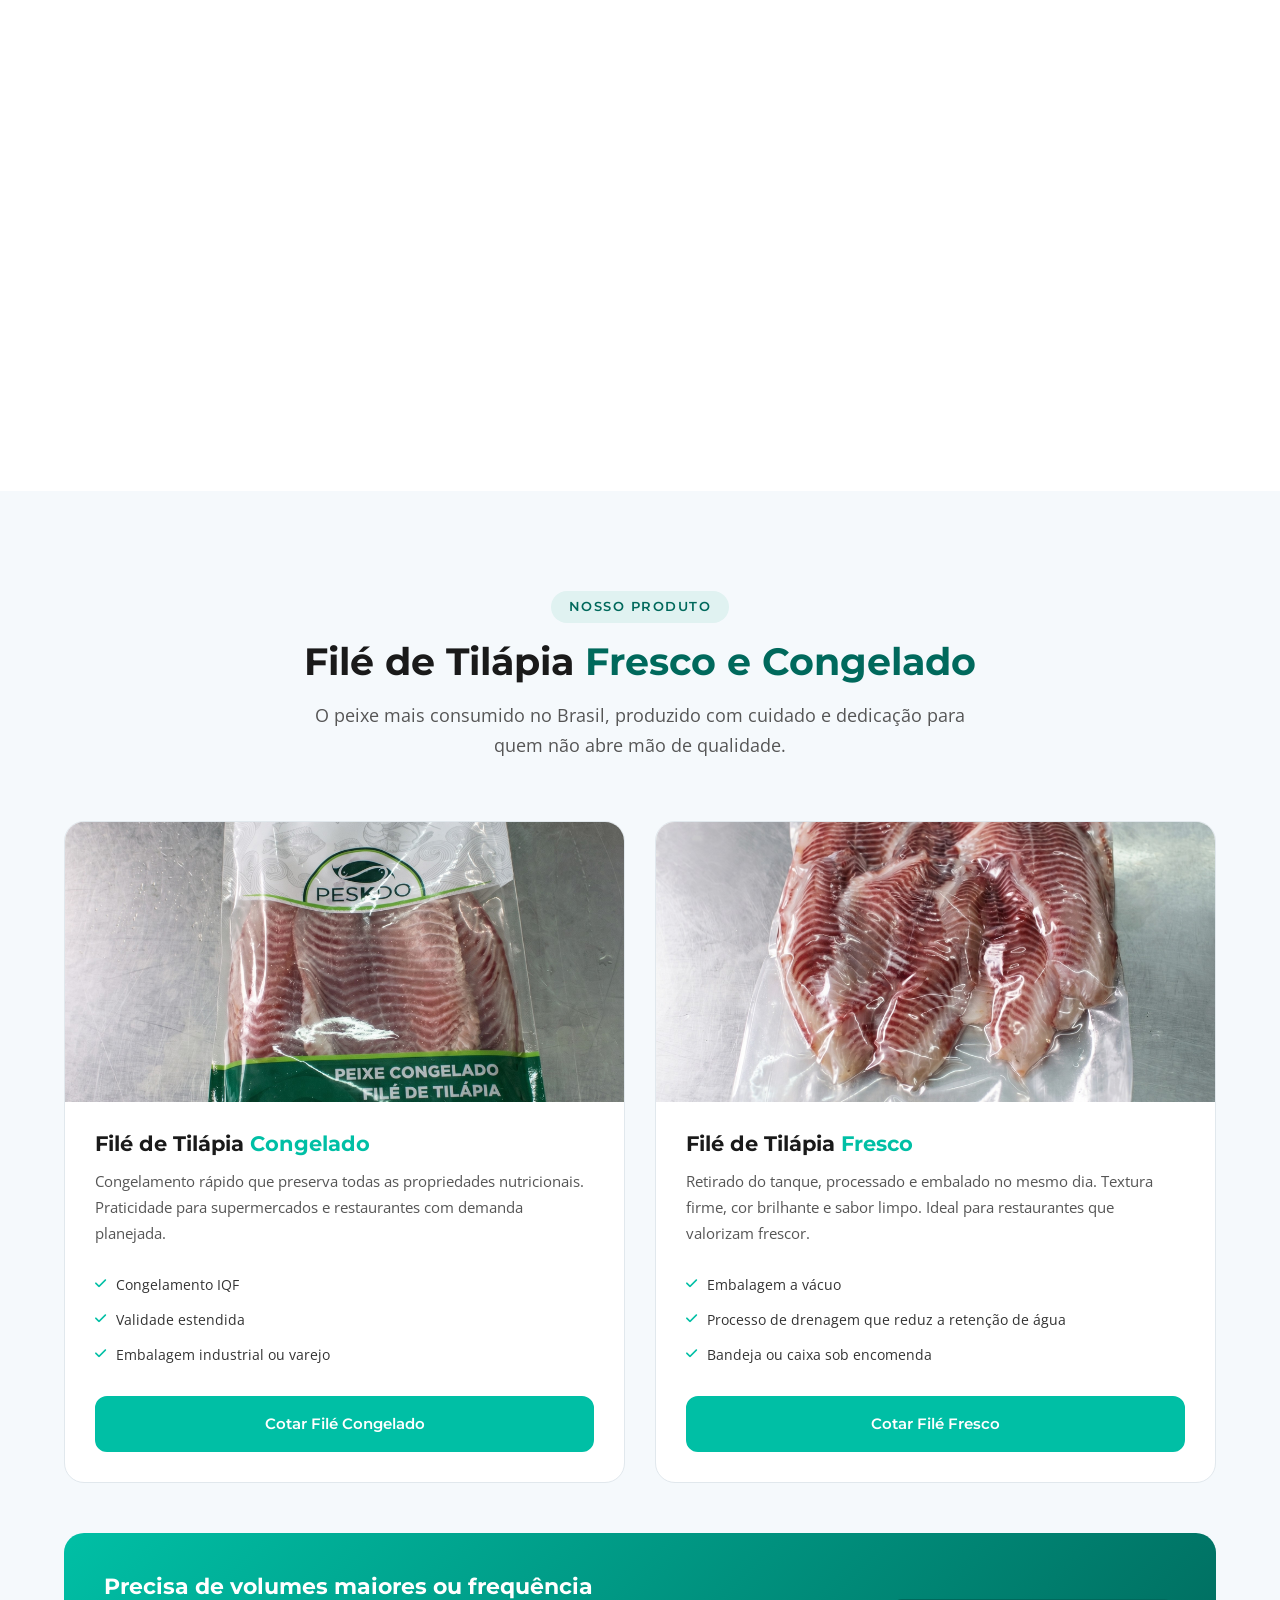
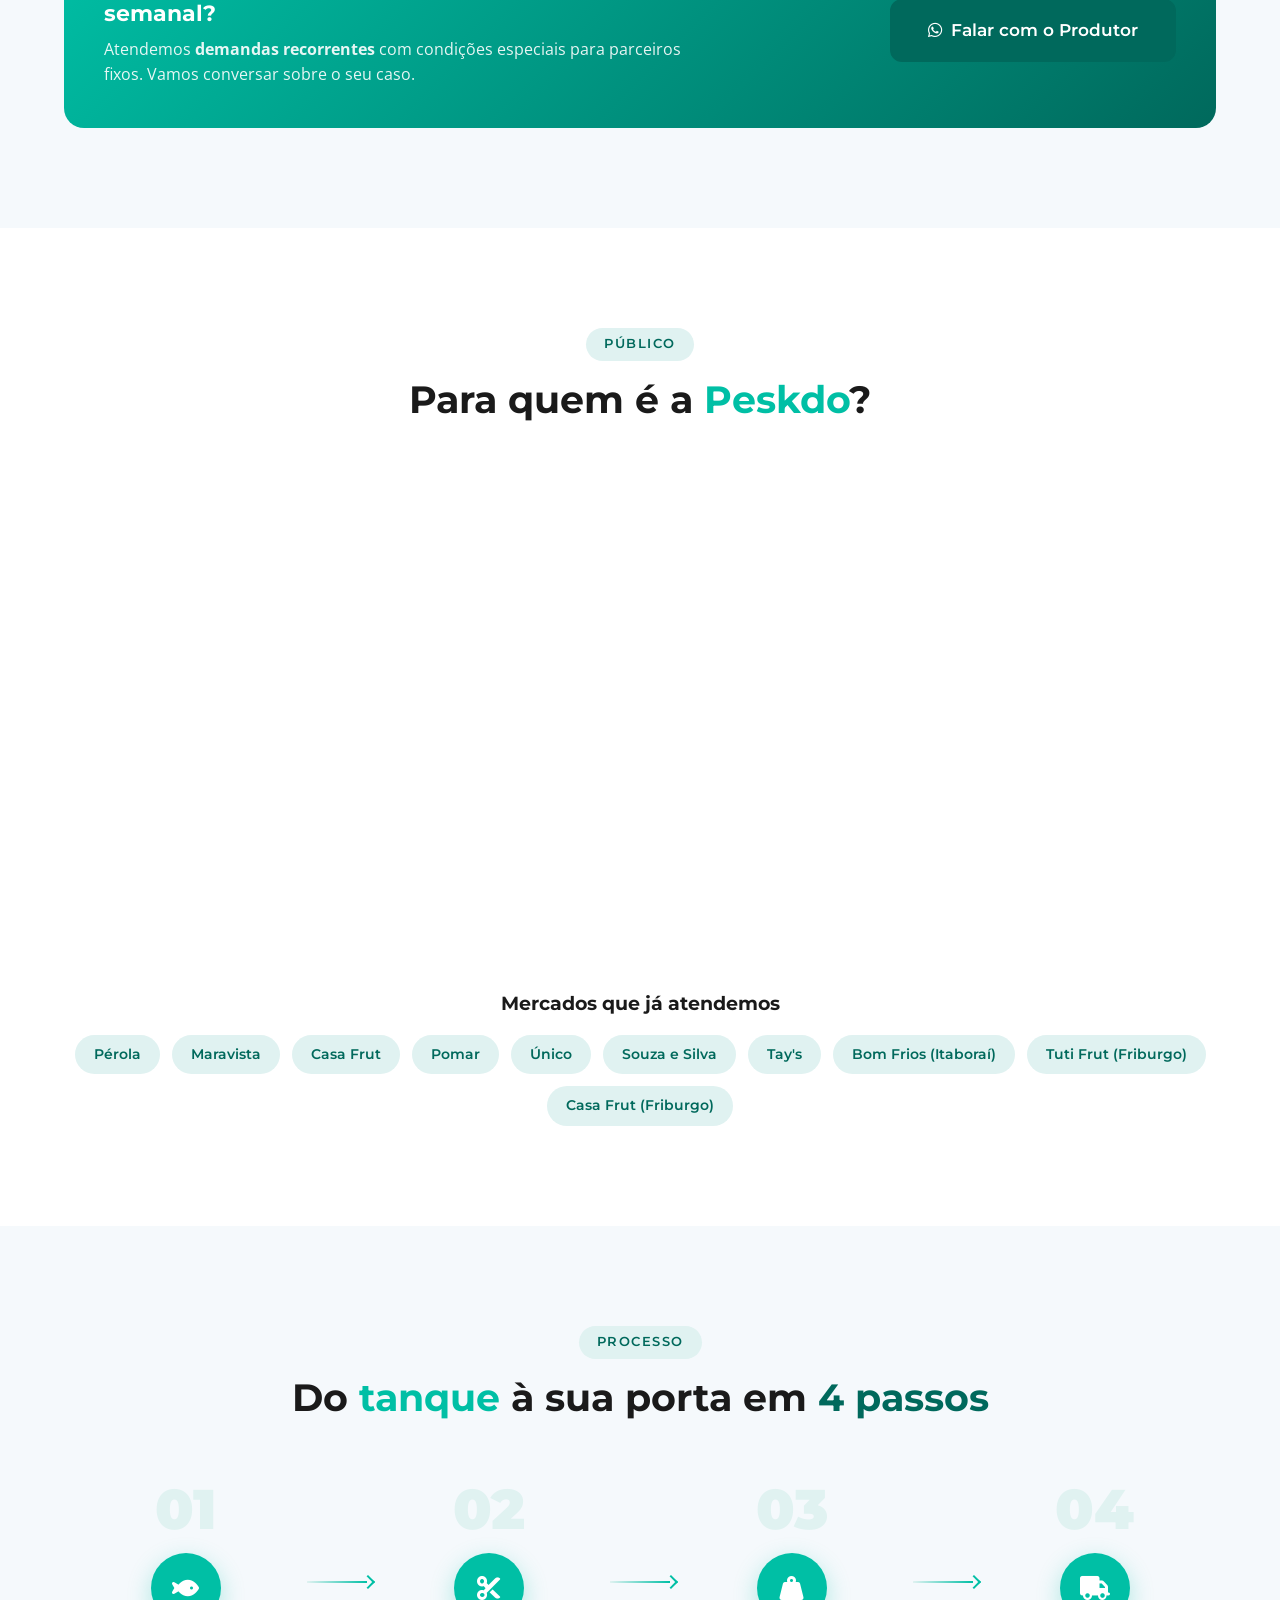
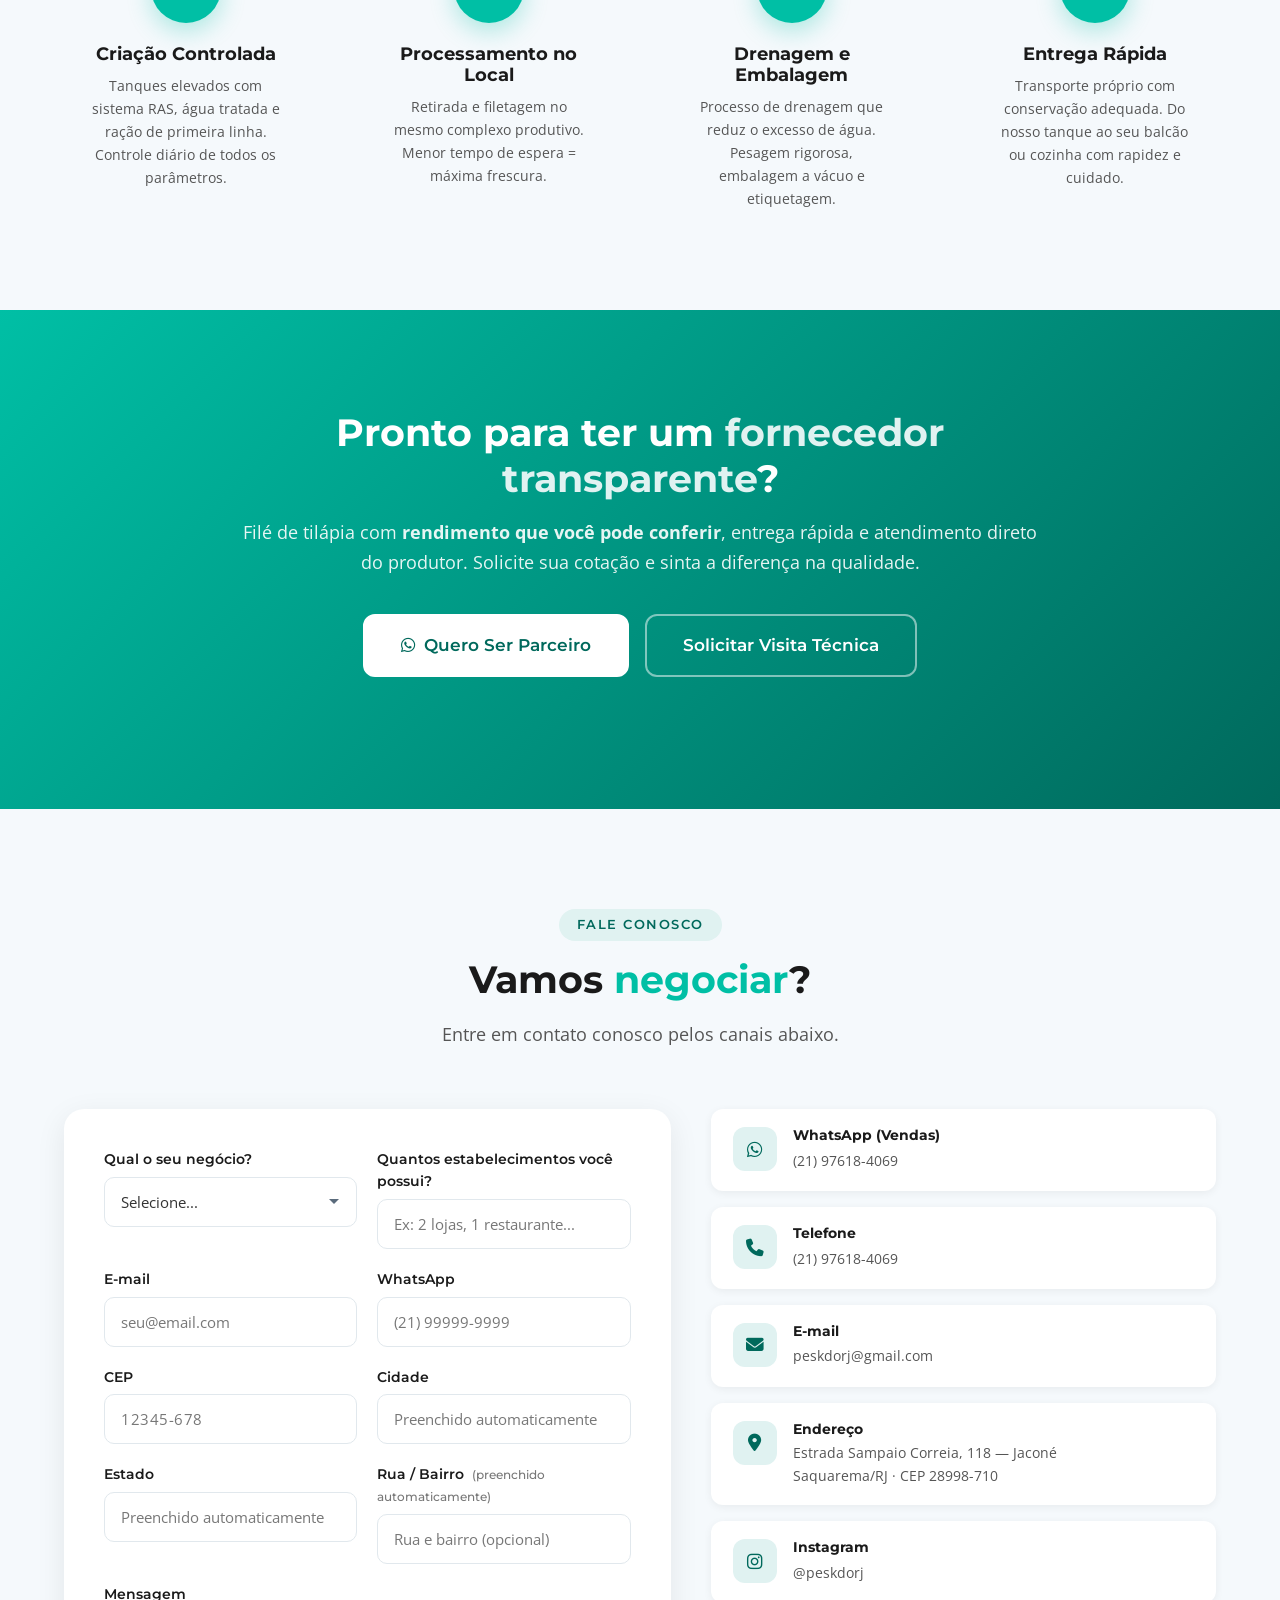
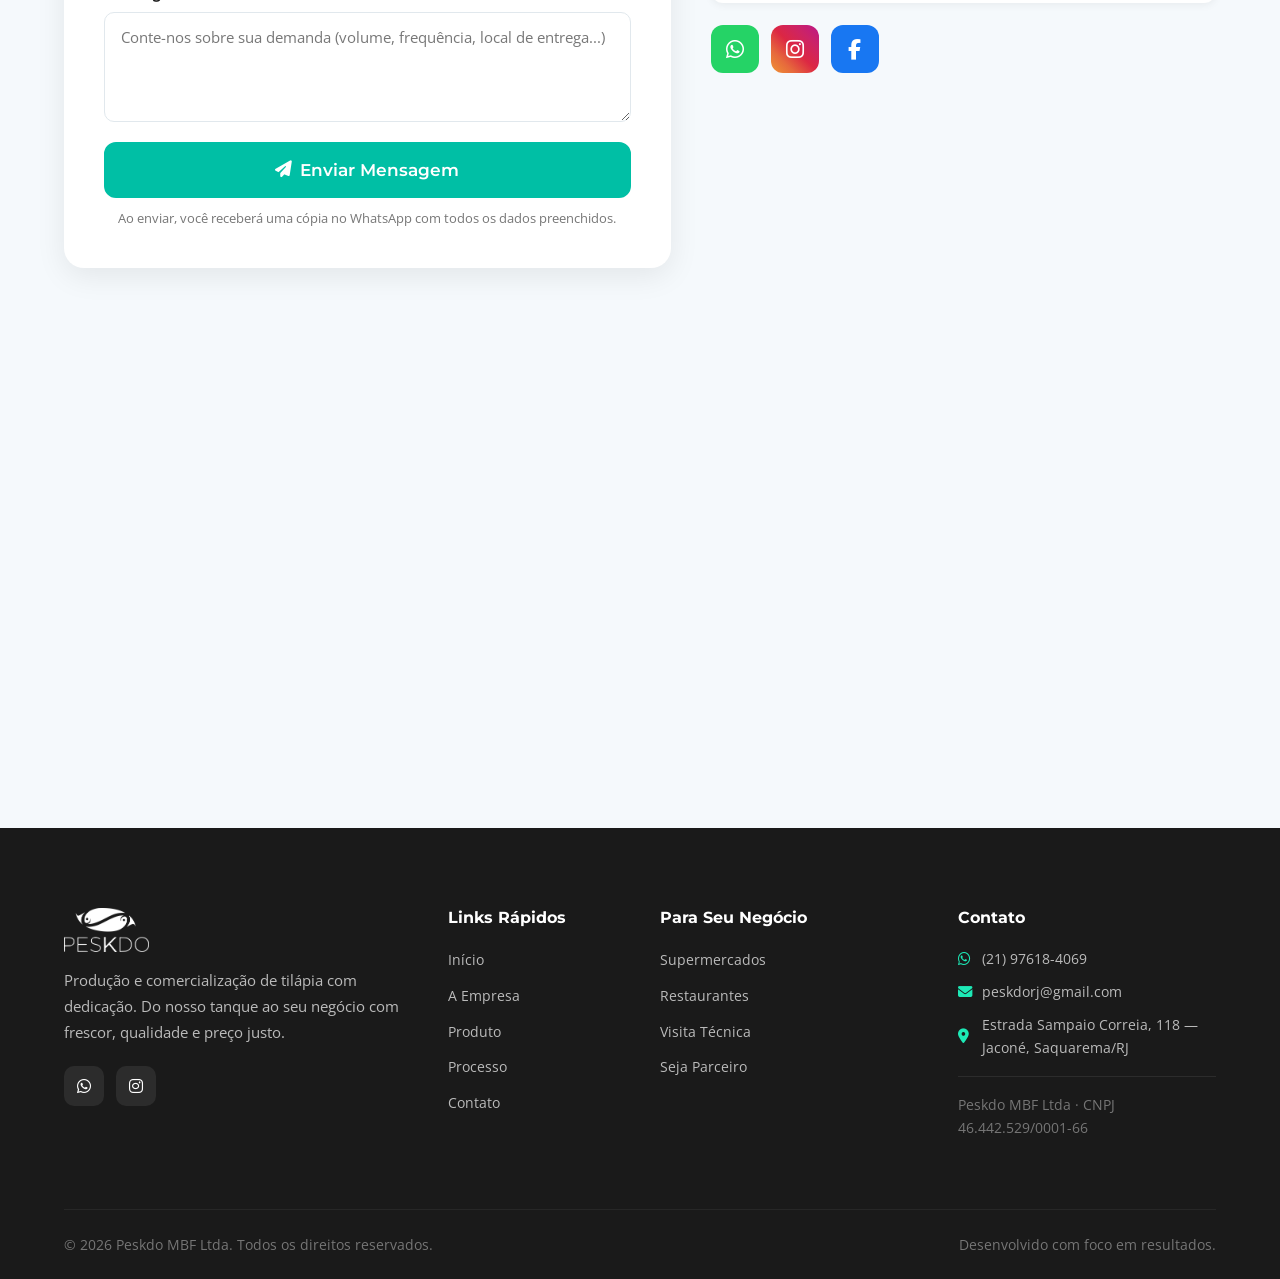
==== commit e1330968: "trackeamento" ====
--- a/index.html
+++ b/index.html
@@ -1,10 +1,27 @@
 <!DOCTYPE html>
 <html lang="pt-BR">
 <head>
+    <!-- Google tag (gtag.js) -->
+    <script async src="https://www.googletagmanager.com/gtag/js?id=AW-18179197244"></script>
+    <script>
+    window.dataLayer = window.dataLayer || [];
+    function gtag(){dataLayer.push(arguments);}
+    gtag('js', new Date());
+
+    gtag('config', 'AW-18179197244');
+    </script>
+    <!-- Event snippet for Visualização de página conversion page -->
+    <script>
+    gtag('event', 'conversion', {
+        'send_to': 'AW-18179197244/dMWMCOuHjLEcELySwtxD',
+        'value': 1.0,
+        'currency': 'BRL'
+    });
+    </script>
     <meta charset="UTF-8">
     <meta name="viewport" content="width=device-width, initial-scale=1.0, maximum-scale=5.0">
     <title>Peskdo | Filé de Tilápia Fresco e Congelado — Do Produtor para o Seu Negócio</title>
-    <meta name="description" content="Filé de tilápia fresco e congelado direto da nossa criação em Saquarema/RJ. Entrega rápida, rendimento real e controle total da qualidade. Atendemos supermercados e restaurantes.">
+    <meta name="description" content="Filé de tilápia fresco e congelado direto da nossa criação em Saquarema/RJ. Entrega rápida, processo de drenagem e acompanhamento da qualidade. Atendemos supermercados e restaurantes.">
     <link rel="preconnect" href="https://fonts.googleapis.com">
     <link rel="preconnect" href="https://fonts.gstatic.com" crossorigin>
     <link href="https://fonts.googleapis.com/css2?family=Montserrat:wght@400;500;600;700;800;900&family=Open+Sans:wght@400;500;600;700&display=swap" rel="stylesheet">
@@ -12,11 +29,24 @@
     <link rel="stylesheet" href="https://cdnjs.cloudflare.com/ajax/libs/font-awesome/6.5.1/css/all.min.css">
     <base target="_blank">
 <base target="_blank">
-<base target="_blank">
-<base target="_blank">
-<base target="_blank">
-<base target="_blank">
-<base target="_blank">
+    <!-- Meta Pixel Code -->
+    <script>
+    !function(f,b,e,v,n,t,s)
+    {if(f.fbq)return;n=f.fbq=function(){n.callMethod?
+    n.callMethod.apply(n,arguments):n.queue.push(arguments)};
+    if(!f._fbq)f._fbq=n;n.push=n;n.loaded=!0;n.version='2.0';
+    n.queue=[];t=b.createElement(e);t.async=!0;
+    t.src=v;s=b.getElementsByTagName(e)[0];
+    s.parentNode.insertBefore(t,s)}(window, document,'script',
+    'https://connect.facebook.net/en_US/fbevents.js');
+    fbq('init', '1523599486075419');
+    fbq('track', 'PageView');
+    </script>
+    <noscript><img height="1" width="1" style="display:none"
+    src="https://www.facebook.com/tr?id=1523599486075419&ev=PageView&noscript=1"
+    /></noscript>
+    <!-- End Meta Pixel Code -->
+     
 </head>
 <body>
 
@@ -49,7 +79,7 @@
     <section class="hero-banners" id="heroBanners">
         <div class="banners-track" id="bannersTrack">
 
-            <!-- Slide 1: Rendimento Real -->
+            <!-- Slide 1: Rendimento Consistente -->
             <div class="banner-slide active">
                 <div class="banner-bg" style="background-image: url('img/40.jpg');"></div>
                 <div class="banner-shapes">
@@ -89,7 +119,7 @@
                 <div class="container banner-inner">
                     <div class="banner-text-col">
                         <h2>Logística Própria</h2>
-                        <p class="banner-subtitle">Do tanque ao seu negócio em tempo recorde</p>
+                        <p class="banner-subtitle">Do tanque ao seu negócio com rapidez e cuidado</p>
                     </div>
                 </div>
             </div>
@@ -113,11 +143,11 @@
                     <i class="fas fa-check-circle"></i> Produtor direto — Sem intermediários
                 </div>
                 <h1 class="hero-title">
-                    Filé de Tilápia <span class="text-accent">Fresco e Congelado</span> com Rendimento Real para o Seu Negócio
+                    Filé de Tilápia <span class="text-accent">Fresco e Congelado</span> com Rendimento Consistente para o Seu Negócio
                 </h1>
                 <p class="hero-subtitle">
                     Da nossa criação em Saquarema/RJ direto para supermercados e restaurantes. 
-                    <strong>10kg de filé Peskdo = 10kg de peixe.</strong> Sem água escondida no peso.
+                    <strong>Filé processado com cuidado para reduzir a retenção de água.</strong> Mais produto útil por quilo adquirido.
                 </p>
                 <div class="hero-cta-group">
                     <a href="https://wa.me/5521976184069?text=Olá!%20Sou%20proprietário%20de%20supermercado/restaurante%20e%20gostaria%20de%20receber%20uma%20cotação%20de%20filé%20de%20tilápia." class="btn btn-accent btn-lg" target="_blank">
@@ -134,11 +164,11 @@
                     </div>
                     <div class="trust-item">
                         <i class="fas fa-certificate"></i>
-                        <span>Qualidade Garantida</span>
+                        <span>Qualidade Monitorada</span>
                     </div>
                     <div class="trust-item">
                         <i class="fas fa-leaf"></i>
-                        <span>Produção Sustentável</span>
+                        <span>Criação Responsável</span>
                     </div>
                 </div>
             </div>
@@ -256,8 +286,8 @@
                         <div class="problem-item">
                             <div class="problem-icon"><i class="fas fa-xmark"></i></div>
                             <div>
-                                <strong>Filé com água escondida</strong>
-                                <p>Paga por quilo mas recebe até 30% de líquido que escorre na bandeja. Seu custo real por kg de proteína é muito maior.</p>
+                                <strong>Filé com alta retenção de água</strong>
+                                <p>Em alguns produtos, a descongelação pode reduzir o peso útil. Isso afeta o custo real da proteína no seu prato.</p>
                             </div>
                         </div>
                         <div class="problem-item">
@@ -273,13 +303,13 @@
                     <div class="solution-box">
                         <div class="solution-header">
                             <i class="fas fa-check-double"></i>
-                            <h3>A Solução Peskdo</h3>
+                            <h3>Nossa Diferença</h3>
                         </div>
                         <ul class="solution-list">
-                            <li><i class="fas fa-check"></i> Filé drenado com peso real na bandeja</li>
-                            <li><i class="fas fa-check"></i> Criação própria: controle total da qualidade</li>
-                            <li><i class="fas fa-check"></i> Entrega rápida: frescor garantido</li>
-                            <li><i class="fas fa-check"></i> Processamento local: do tanque ao filé em minutos</li>
+                            <li><i class="fas fa-check"></i> Filé submetido a processo de drenagem</li>
+                            <li><i class="fas fa-check"></i> Criação própria: supervisão constante da qualidade</li>
+                            <li><i class="fas fa-check"></i> Entrega rápida para preservar o frescor</li>
+                            <li><i class="fas fa-check"></i> Processamento local: do tanque ao filé com agilidade</li>
                             <li><i class="fas fa-check"></i> Atendimento direto: preço justo do produtor</li>
                         </ul>
                         <a href="https://wa.me/5521976184069?text=Olá!%20Quero%20conhecer%20a%20diferença%20do%20filé%20Peskdo." class="btn btn-accent btn-full" target="_blank">
@@ -304,14 +334,14 @@
                     </div>
                     <div class="sobre-experience">
                         <span class="exp-number">Família</span>
-                        <span class="exp-text">Unida no propósito de levar o melhor pescado à mesa dos brasileiros</span>
+                        <span class="exp-text">Unida no propósito de levar pescado de qualidade à mesa dos brasileiros</span>
                     </div>
                 </div>
                 <div class="sobre-content">
                     <span class="section-tag">Quem Somos</span>
                     <h2 class="section-title">Uma história de <span class="text-primary">resiliência</span> e <span class="text-primary">compromisso</span> com a qualidade</h2>
                     <p>A <strong>Peskdo</strong> nasceu da união de dois irmãos com espírito empreendedor. Vindo do ramo da construção civil, viram na pandemia uma oportunidade de investir em algo essencial: <strong>proteína de qualidade</strong>.</p>
-                    <p>Com a consciência de que o Brasil é o <strong>4º maior consumidor de proteína do mundo</strong> e que a pesca natural enfrenta crescentes dificuldades, optaram pela criação em cativeiro — um modelo que permite <strong>controle total dos parâmetros</strong> e garantia de fornecimento.</p>
+                    <p>Com a consciência de que o Brasil é <strong>um dos maiores consumidores de proteína do mundo</strong> e que a pesca natural enfrenta crescentes dificuldades, optaram pela criação em cativeiro — um modelo que permite <strong>acompanhamento constante dos parâmetros</strong> e mais previsibilidade no fornecimento.</p>
                     <div class="sobre-features">
                         <div class="sfeature">
                             <i class="fas fa-seedling"></i>
@@ -360,11 +390,11 @@
                 </div>
                 <div class="criacao-card" data-aos="fade-up" data-aos-delay="200">
                     <div class="criacao-img">
-                        <img src="img/09.jpeg" alt="Despesca e pesagem das tilápias no momento ideal">
+                        <img src="img/09.jpeg" alt="Despesca e pesagem das tilápias no momento certo">
                     </div>
                     <div class="criacao-info">
                         <h3>Despesca no Ponto Certo</h3>
-                        <p>Retirada no momento ideal de maturação, com pesagem rigorosa e transporte imediato para o processamento.</p>
+                        <p>Retirada no momento certo de maturação, com pesagem rigorosa e transporte imediato para o processamento.</p>
                     </div>
                 </div>
             </div>
@@ -377,7 +407,7 @@
             <div class="section-header">
                 <span class="section-tag">Nosso Produto</span>
                 <h2 class="section-title">Filé de Tilápia <span class="text-accent">Fresco e Congelado</span></h2>
-                <p class="section-subtitle">O peixe mais consumido no Brasil, produzido com excelência para quem não abre mão de qualidade.</p>
+                <p class="section-subtitle">O peixe mais consumido no Brasil, produzido com cuidado e dedicação para quem não abre mão de qualidade.</p>
             </div>
             <div class="produto-grid">
                 <div class="produto-card">
@@ -401,10 +431,10 @@
                         </div>
                     <div class="produto-info">
                         <h3>Filé de Tilápia <span>Fresco</span></h3>
-                        <p>Retirado do tanque, processado e embalado no mesmo dia. Textura firme, cor brilhante e sabor incomparável. Ideal para restaurantes que valorizam frescor.</p>
+                        <p>Retirado do tanque, processado e embalado no mesmo dia. Textura firme, cor brilhante e sabor limpo. Ideal para restaurantes que valorizam frescor.</p>
                         <ul class="produto-specs">
                             <li><i class="fas fa-check"></i> Embalagem a vácuo</li>
-                            <li><i class="fas fa-check"></i> Peso real (sem retenção de água)</li>
+                            <li><i class="fas fa-check"></i> Processo de drenagem que reduz a retenção de água</li>
                             <li><i class="fas fa-check"></i> Bandeja ou caixa sob encomenda</li>
                         </ul>
                         <a href="https://wa.me/5521976184069?text=Olá!%20Tenho%20interesse%20no%20filé%20de%20tilápia%20FRESCO.%20Pode%20me%20enviar%20uma%20cotação?" class="btn btn-primary btn-full" target="_blank">Cotar Filé Fresco</a>
@@ -414,7 +444,7 @@
             <div class="produto-cta-box">
                 <div class="cta-box-content">
                     <h3>Precisa de volumes maiores ou frequência semanal?</h3>
-                    <p>Atendemos <strong>demandas semanais</strong> com condições especiais para parceiros fixos. Vamos conversar sobre o seu caso.</p>
+                    <p>Atendemos <strong>demandas recorrentes</strong> com condições especiais para parceiros fixos. Vamos conversar sobre o seu caso.</p>
                 </div>
                 <a href="https://wa.me/5521976184069?text=Olá!%20Tenho%20demanda%20de%20aproximadamente%20____%20kg%20por%20semana%20e%20gostaria%20de%20condições%20especiais." class="btn btn-accent btn-lg" target="_blank">
                     <i class="fab fa-whatsapp"></i> Falar com o Produtor
@@ -450,7 +480,7 @@
                     <h3>Restaurantes</h3>
                     <p class="pq-subtitle">De médio porte e cozinhas industriais</p>
                     <ul>
-                        <li>Filé drenado: rendimento real por kg</li>
+                        <li>Filé drenado: mais produto útil por kg</li>
                         <li>Frescor que valoriza o prato final</li>
                         <li>Entrega no dia ou véspera do preparo</li>
                         <li>Cortes sob medida para o cardápio</li>
@@ -507,7 +537,7 @@
                     <div class="step-content">
                         <div class="step-icon"><i class="fas fa-weight-hanging"></i></div>
                         <h3>Drenagem e Embalagem</h3>
-                        <p>Processo de drenagem que elimina o excesso de água. Pesagem real, embalagem a vácuo e etiquetagem.</p>
+                        <p>Processo de drenagem que reduz o excesso de água. Pesagem rigorosa, embalagem a vácuo e etiquetagem.</p>
                     </div>
                 </div>
                 <div class="step-connector"></div>
@@ -516,7 +546,7 @@
                     <div class="step-content">
                         <div class="step-icon"><i class="fas fa-truck"></i></div>
                         <h3>Entrega Rápida</h3>
-                        <p>Transporte próprio com conservação ideal. Do nosso tanque ao seu balcão ou cozinha em tempo recorde.</p>
+                        <p>Transporte próprio com conservação adequada. Do nosso tanque ao seu balcão ou cozinha com rapidez e cuidado.</p>
                     </div>
                 </div>
             </div>
@@ -527,8 +557,8 @@
     <section class="cta-final">
         <div class="container">
             <div class="cta-box">
-                <h2>Pronto para ter um <span>fornecedor de verdade</span>?</h2>
-                <p>Filé de tilápia com <strong>rendimento real</strong>, entrega rápida e atendimento direto do produtor. Solicite sua cotação e sinta a diferença na qualidade.</p>
+                <h2>Pronto para ter um <span>fornecedor transparente</span>?</h2>
+                <p>Filé de tilápia com <strong>rendimento que você pode conferir</strong>, entrega rápida e atendimento direto do produtor. Solicite sua cotação e sinta a diferença na qualidade.</p>
                 <div class="cta-buttons">
                     <a href="https://wa.me/5521976184069?text=Olá!%20Sou%20proprietário%20de%20_____%20e%20tenho%20interesse%20em%20ser%20parceiro%20Peskdo.%20Gostaria%20de%20receber%20uma%20proposta." class="btn btn-white btn-lg" target="_blank">
                         <i class="fab fa-whatsapp"></i> Quero Ser Parceiro
@@ -678,7 +708,7 @@
                     <a href="#" class="logo">
                         <img src="img/Logo_Branca.png" alt="Peskdo" class="logo-img">
                     </a>
-                    <p>Produção e comercialização de tilápia de excelência. Do nosso tanque ao seu negócio com frescor, qualidade e preço justo.</p>
+                    <p>Produção e comercialização de tilápia com dedicação. Do nosso tanque ao seu negócio com frescor, qualidade e preço justo.</p>
                     <div class="footer-social">
                         <a href="https://wa.me/5521976184069" target="_blank"><i class="fab fa-whatsapp"></i></a>
                         <a href="https://instagram.com/peskdorj" target="_blank"><i class="fab fa-instagram"></i></a>
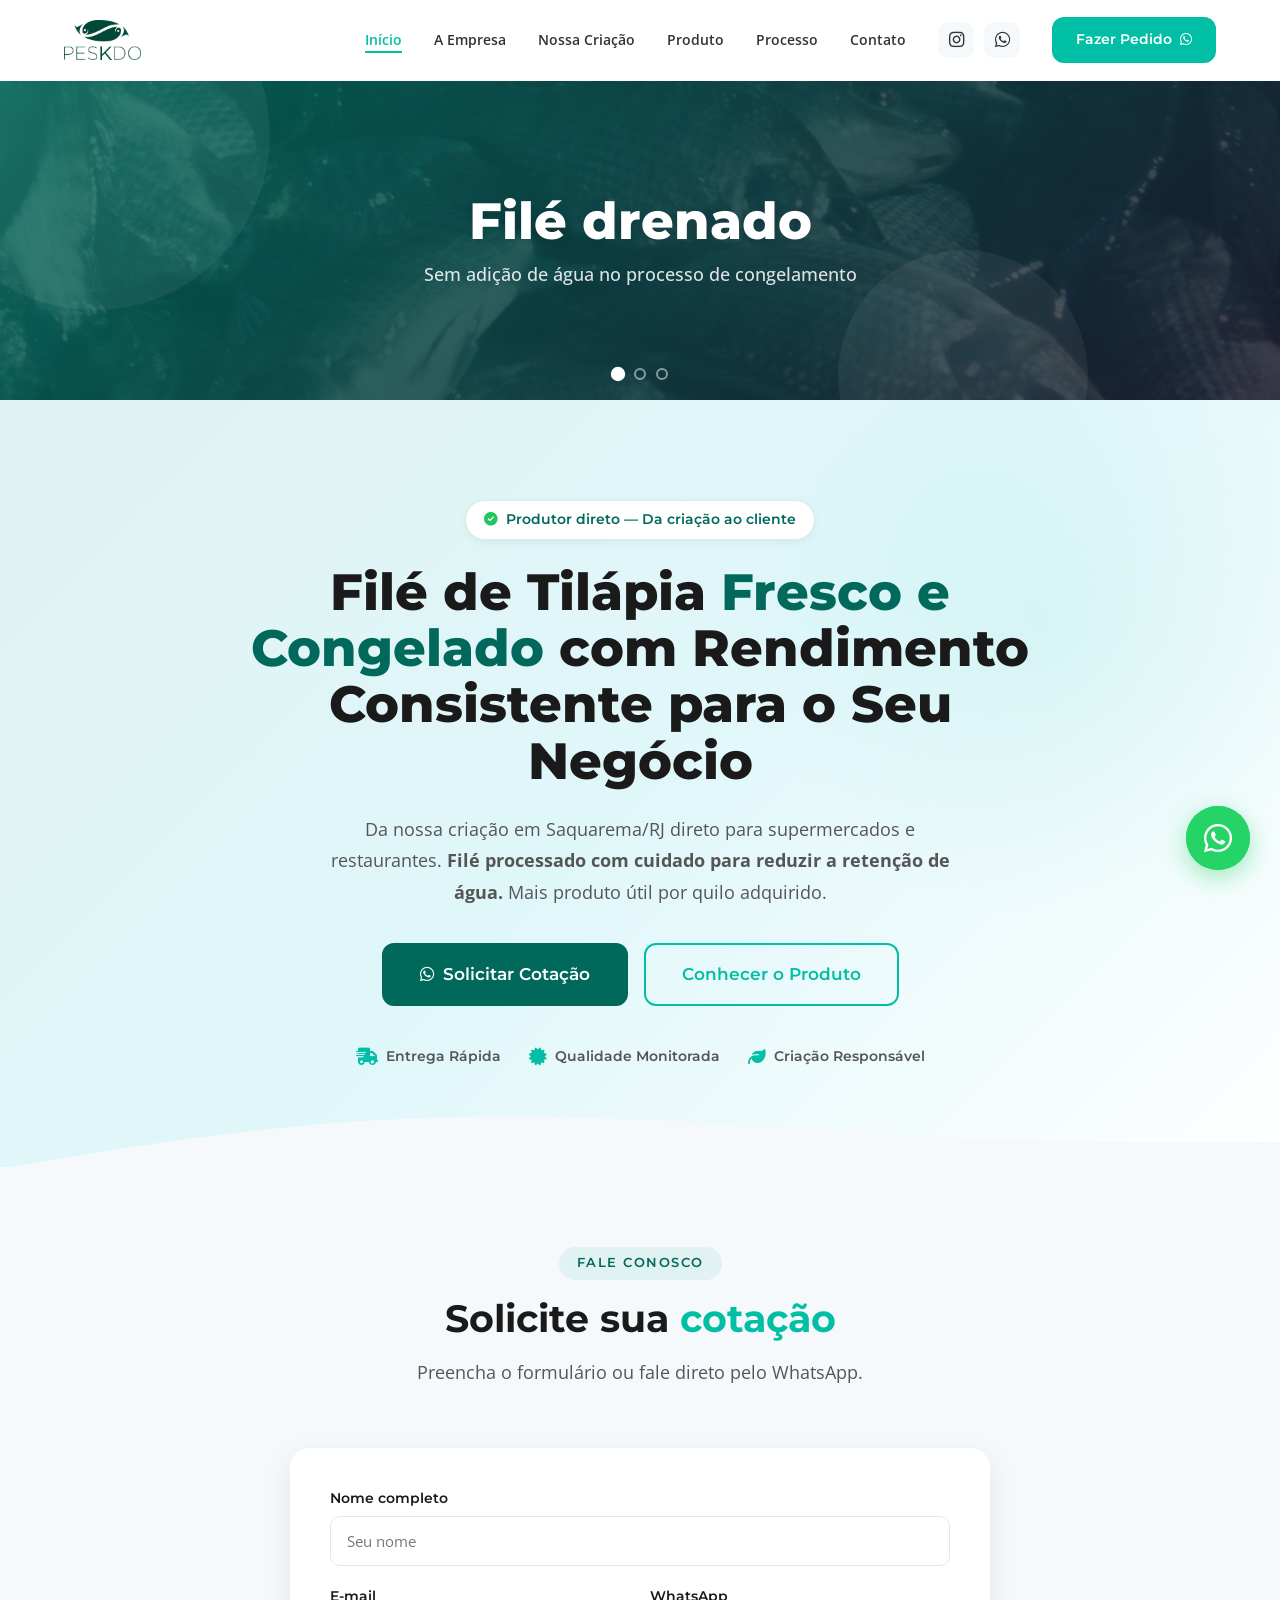
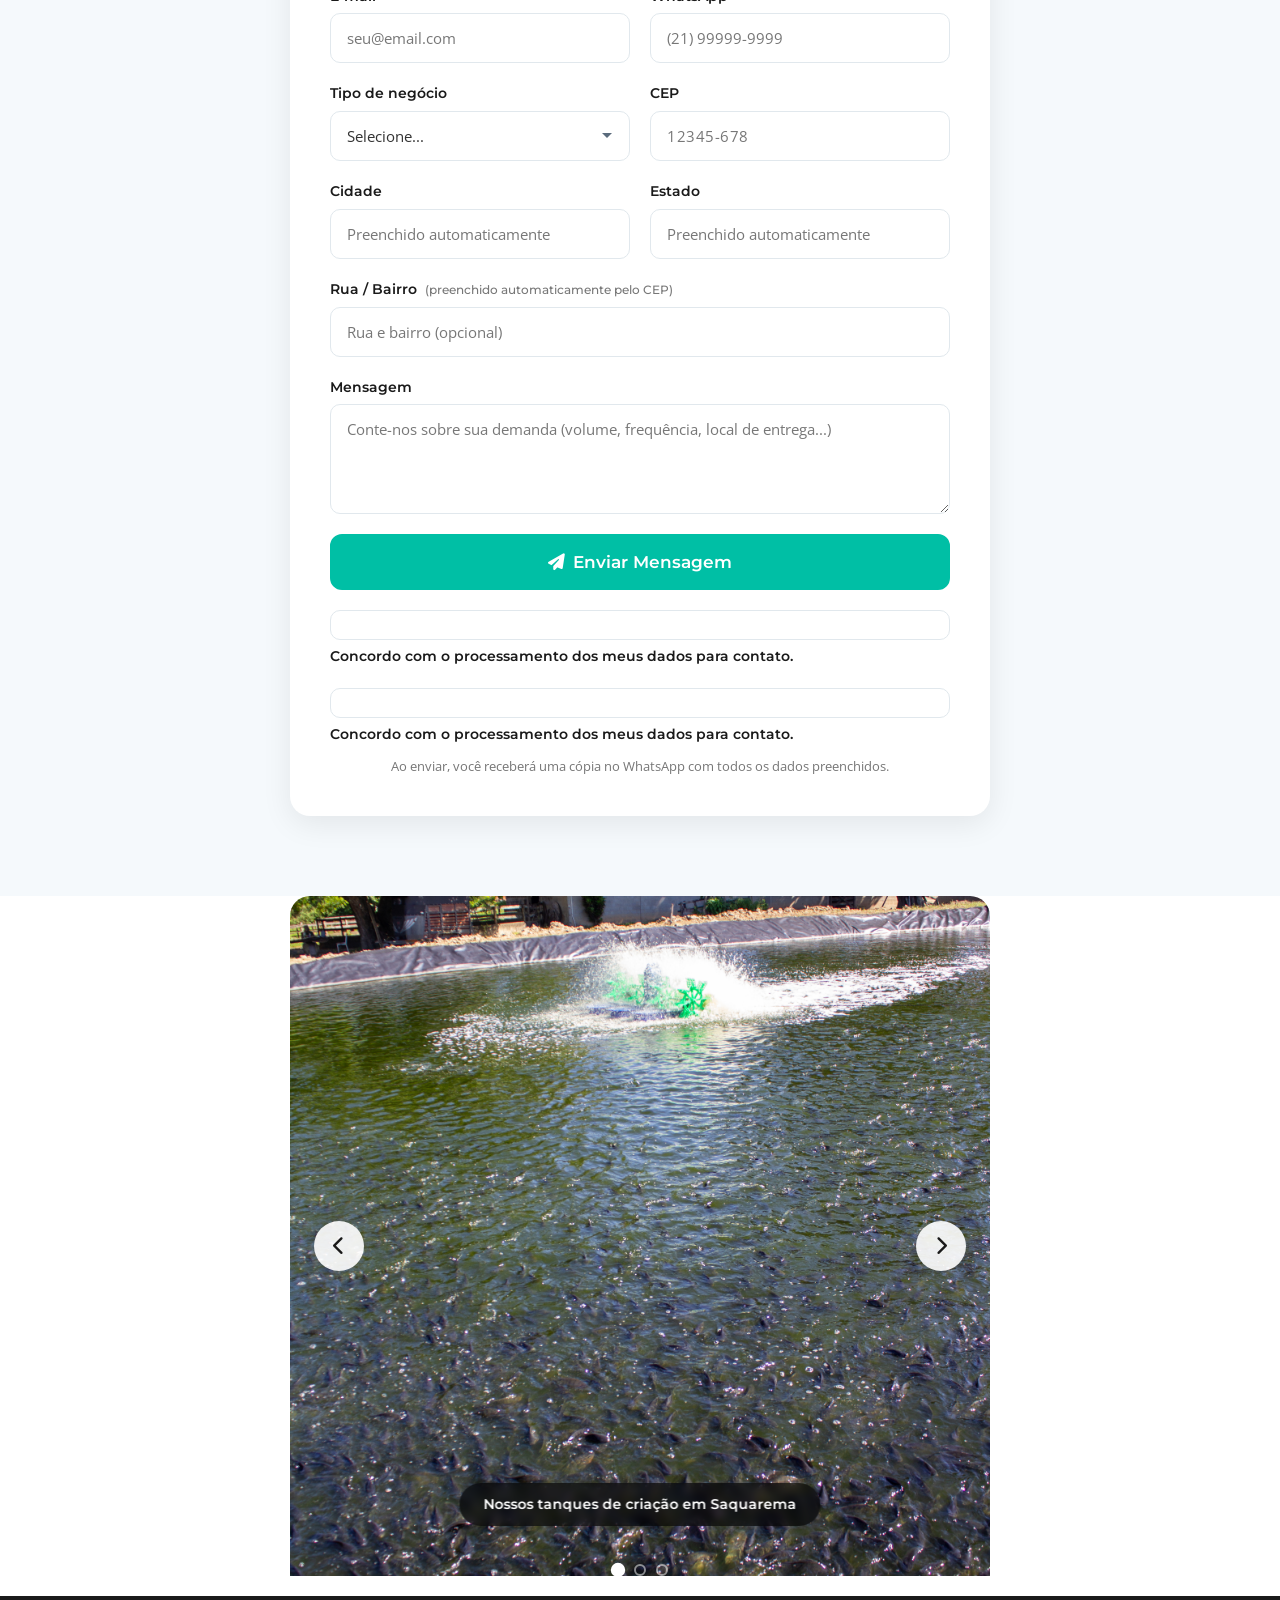
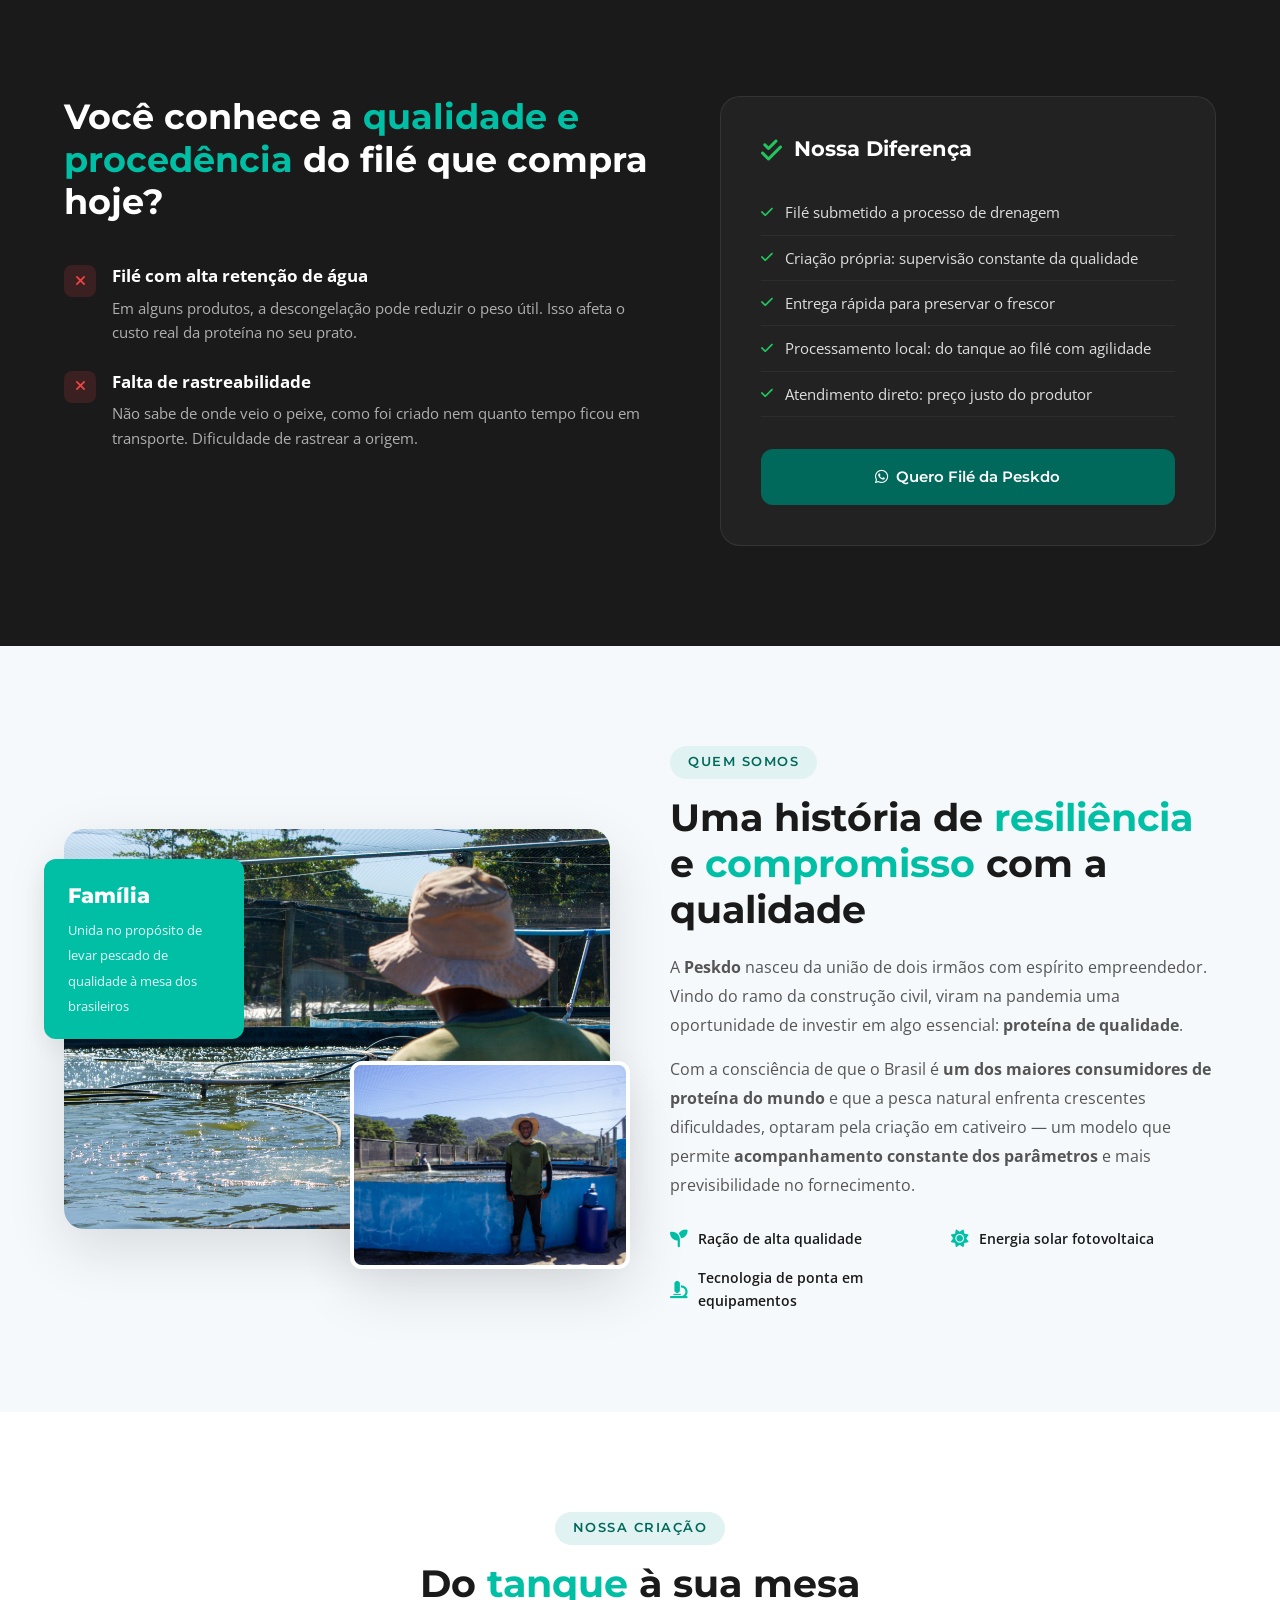
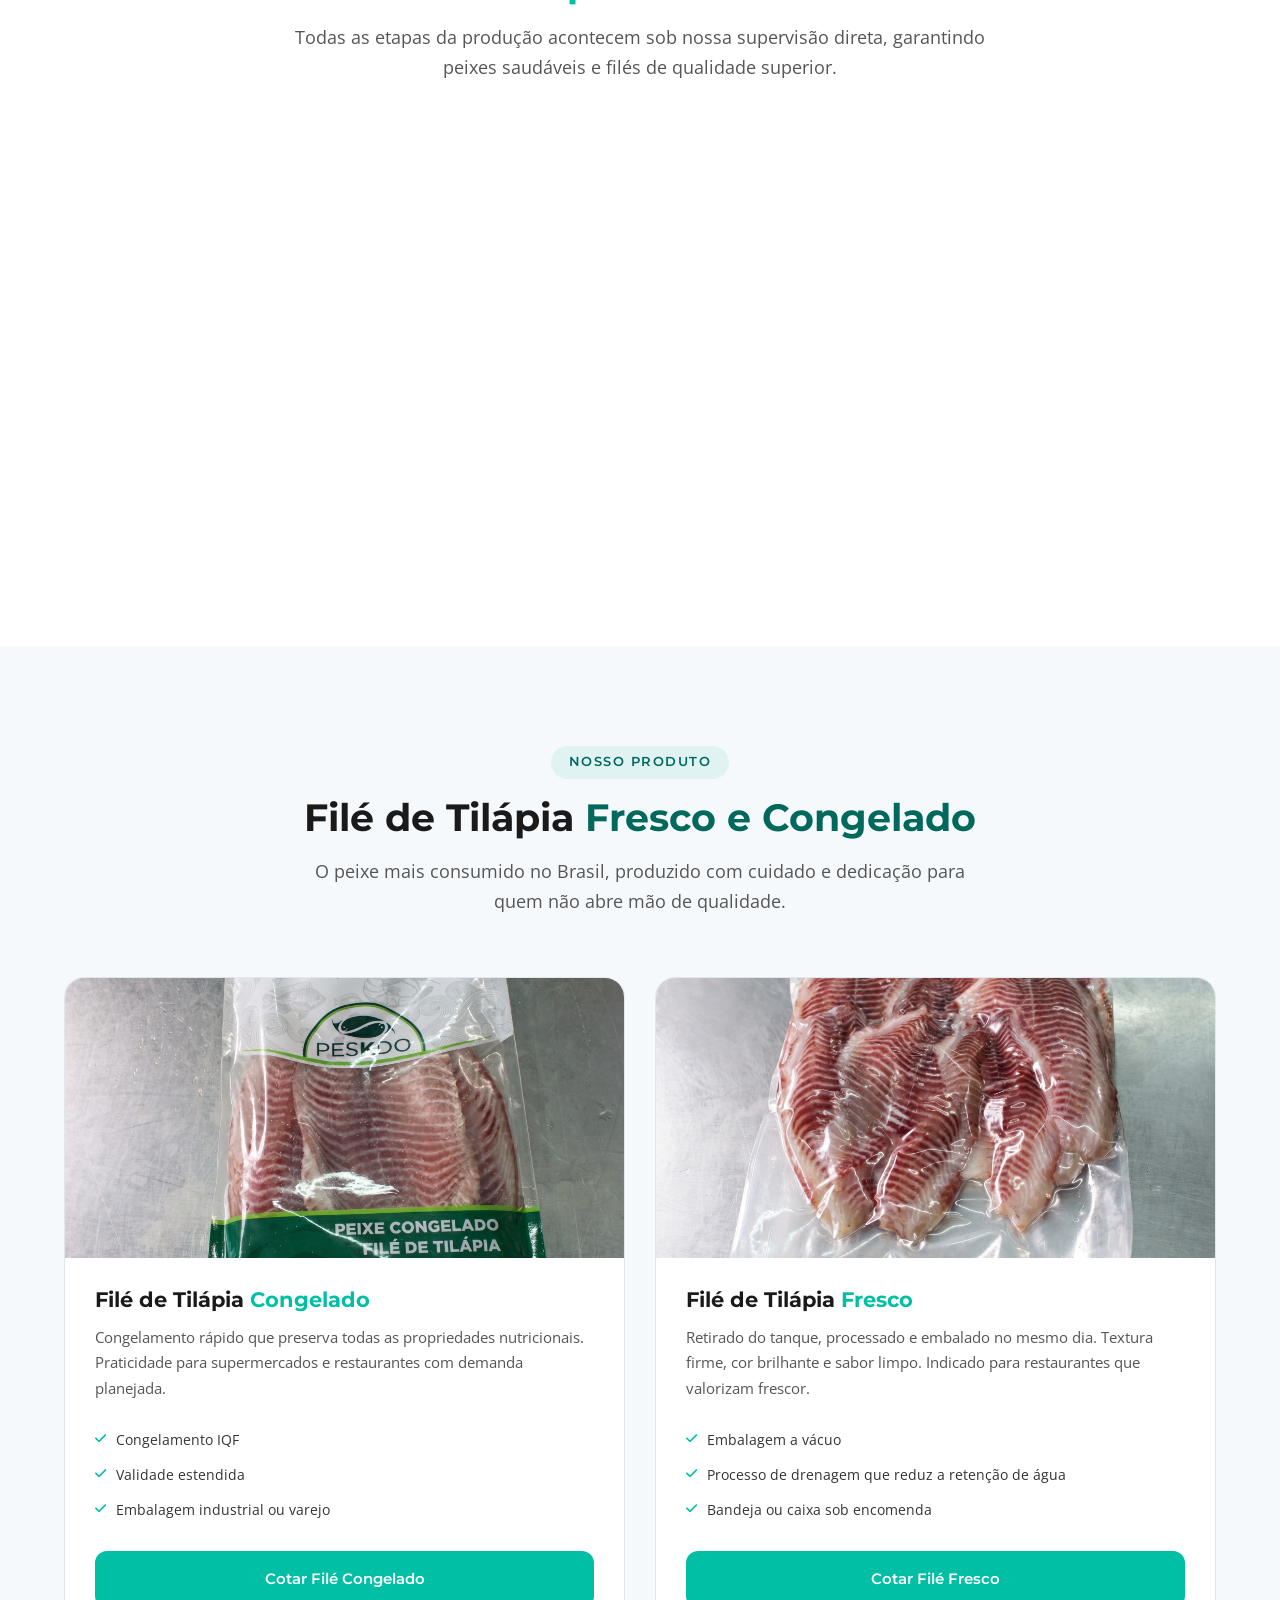
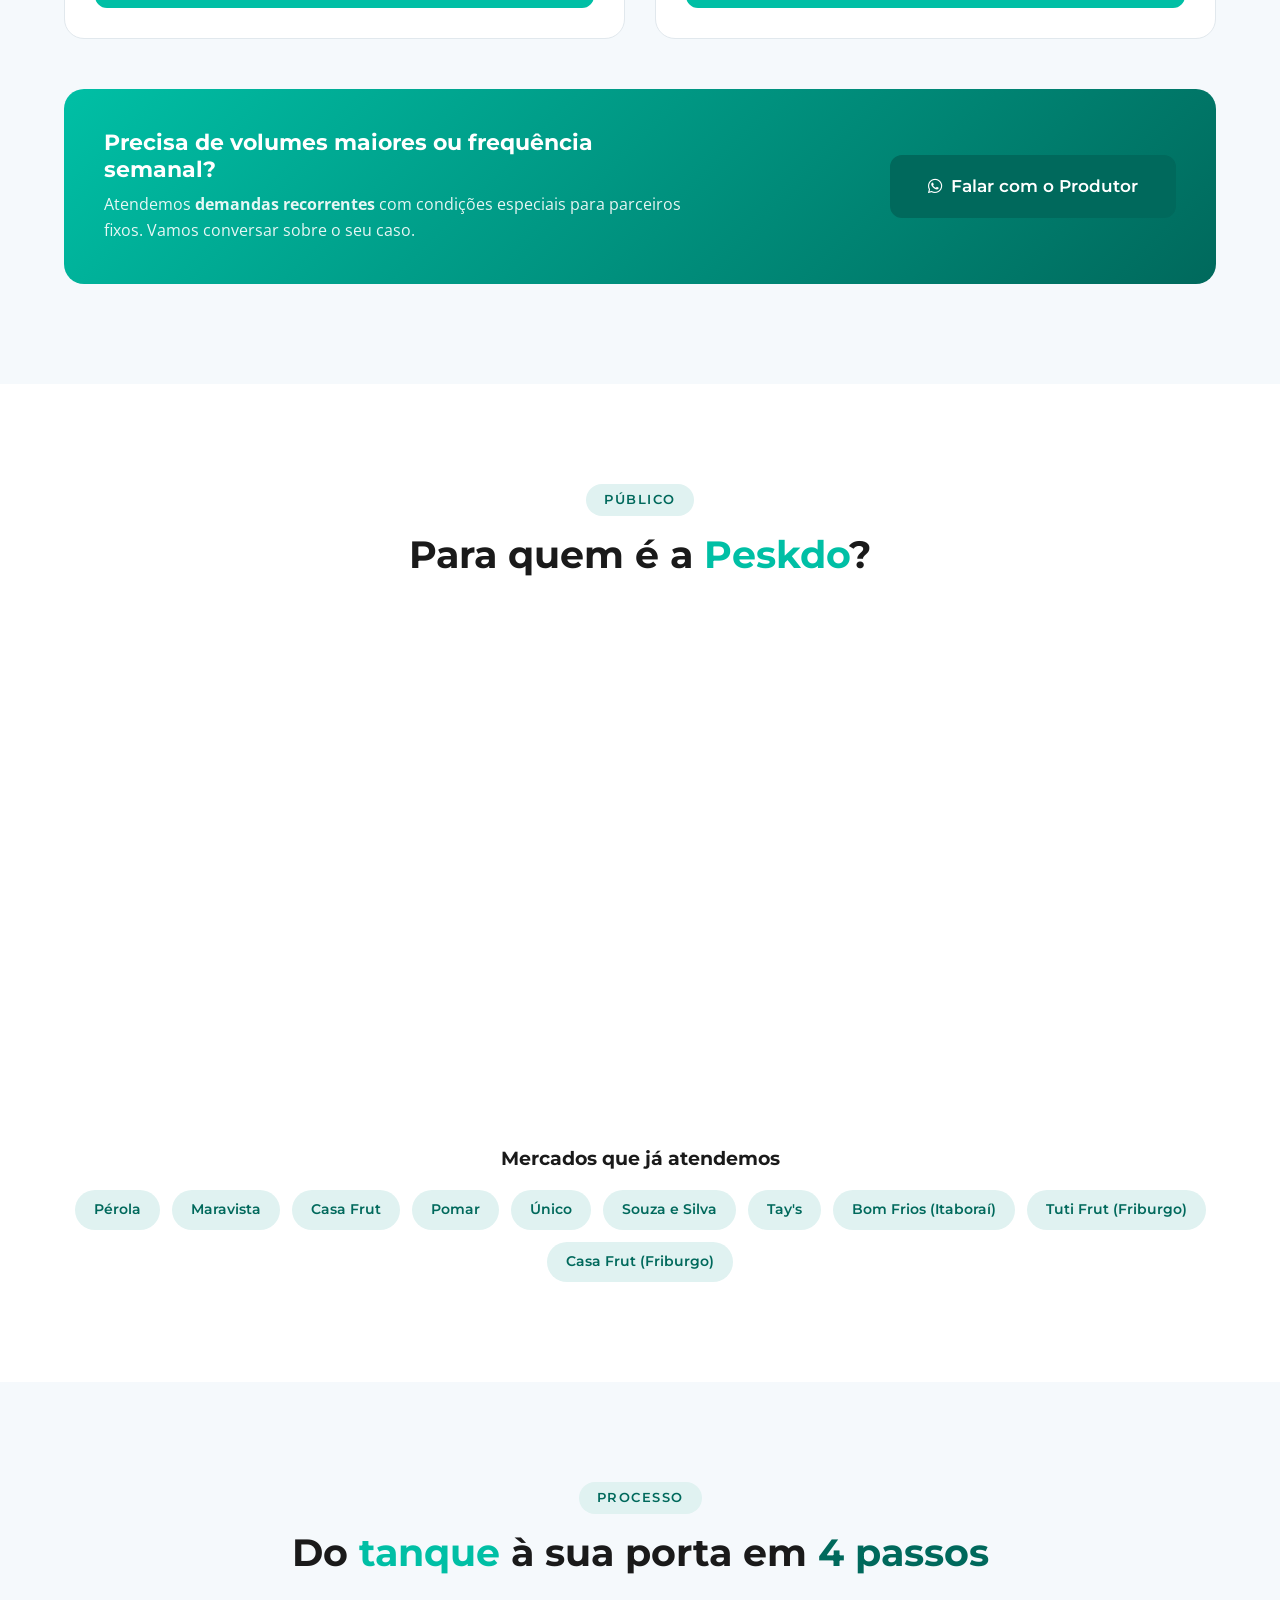
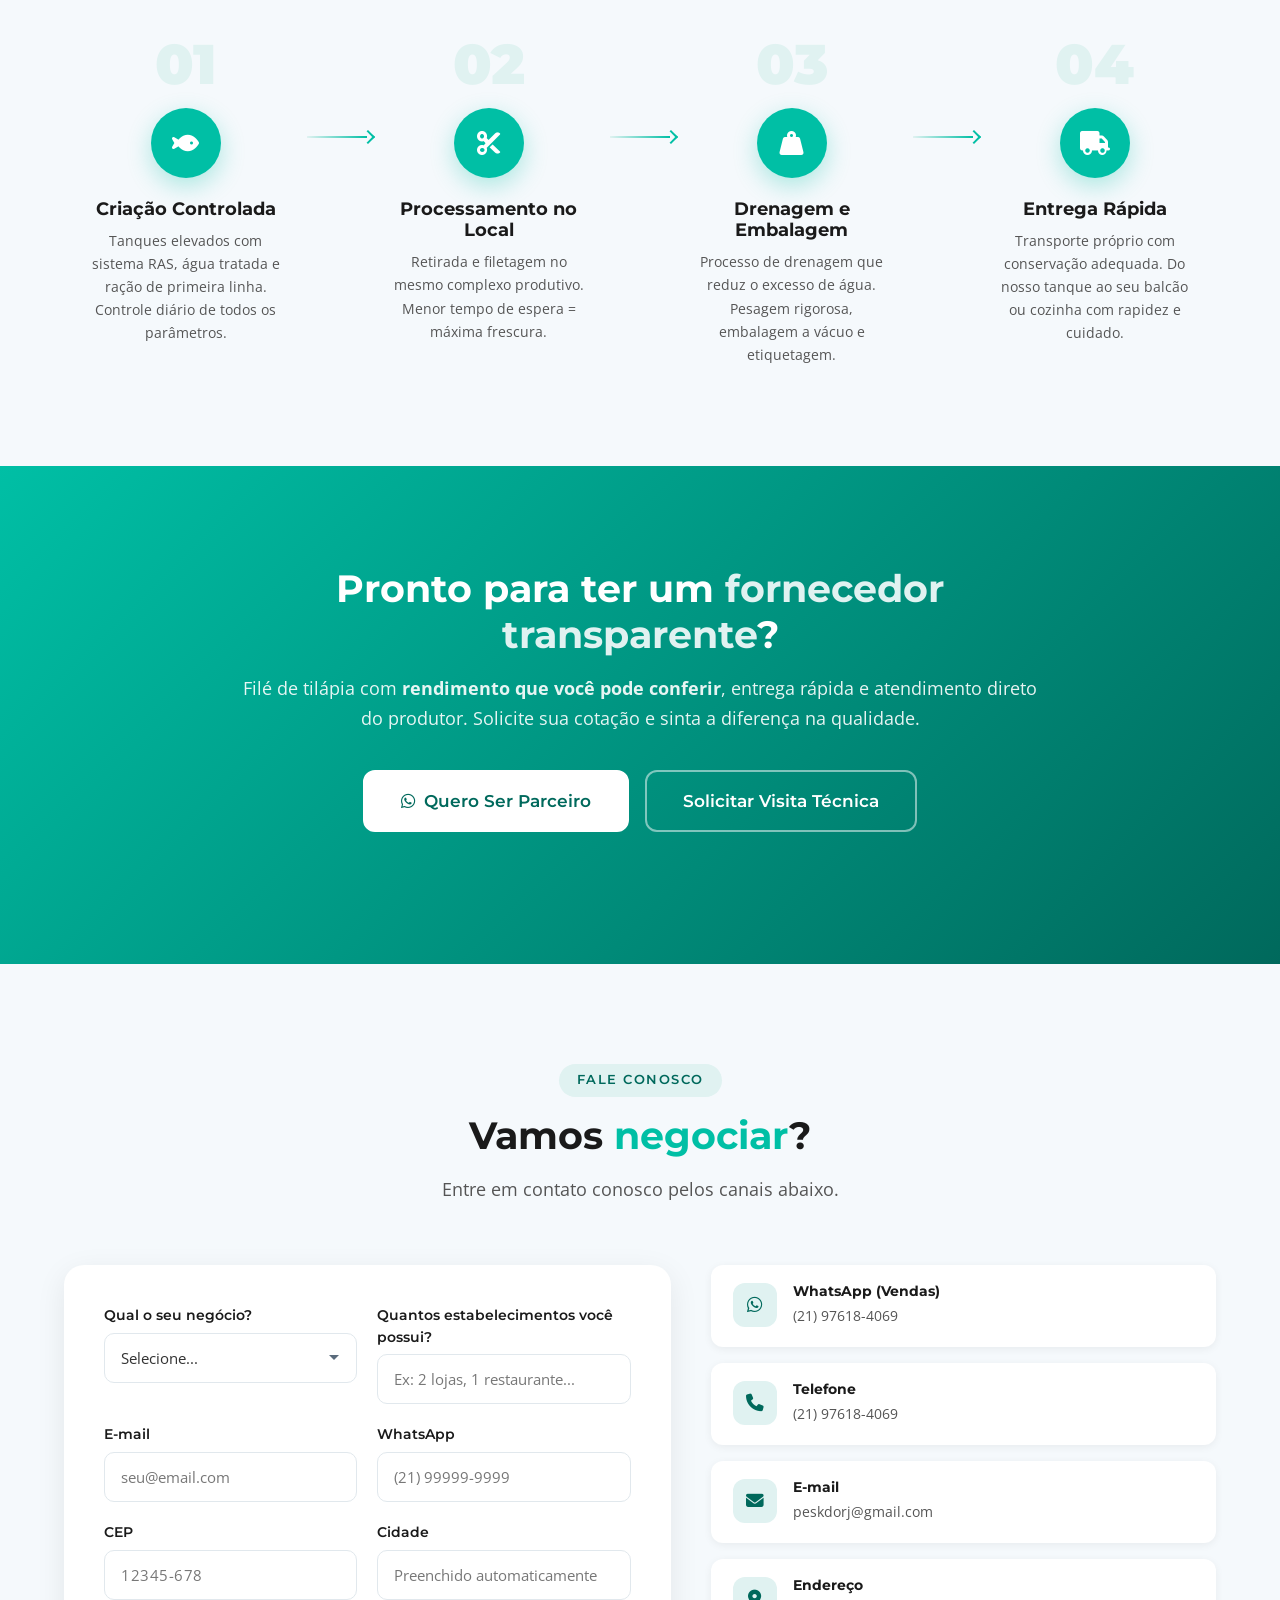
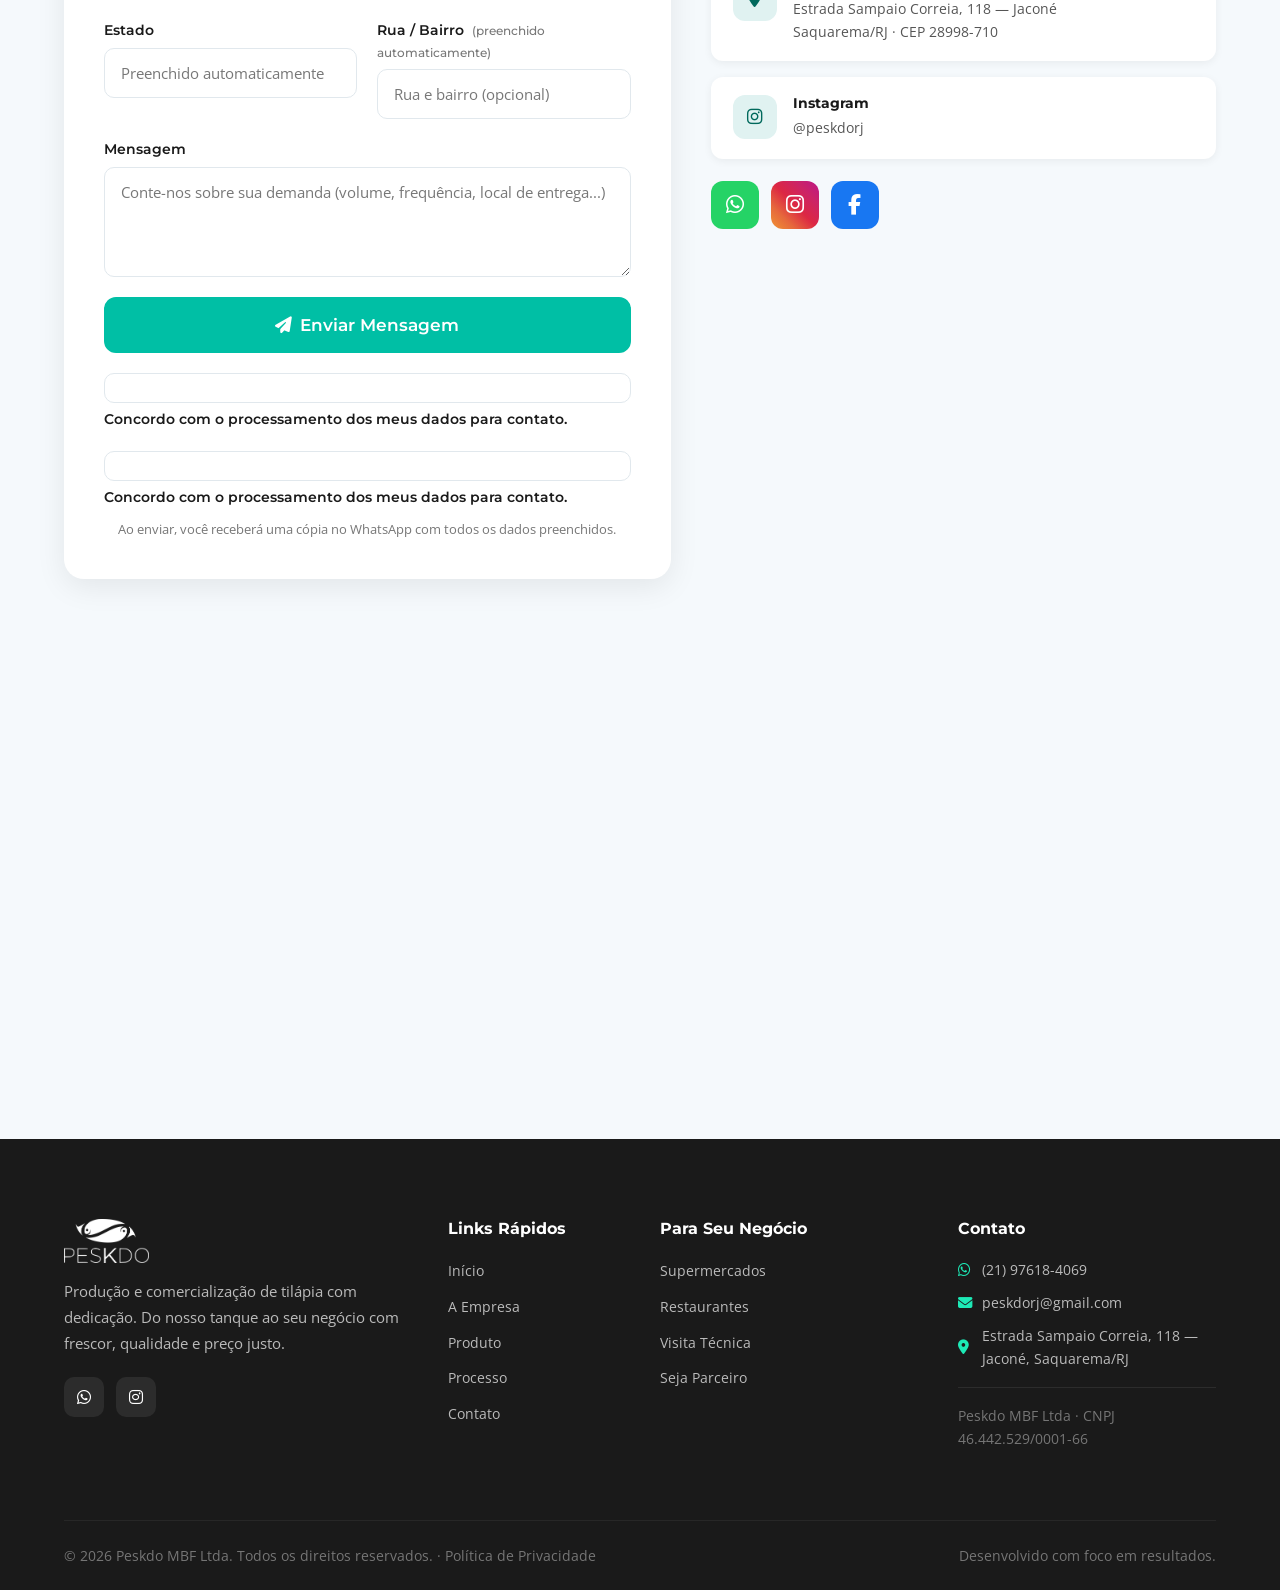
==== commit ef422e41: "site para ads" ====
--- a/index.html
+++ b/index.html
@@ -10,14 +10,7 @@
 
     gtag('config', 'AW-18179197244');
     </script>
-    <!-- Event snippet for Visualização de página conversion page -->
-    <script>
-    gtag('event', 'conversion', {
-        'send_to': 'AW-18179197244/dMWMCOuHjLEcELySwtxD',
-        'value': 1.0,
-        'currency': 'BRL'
-    });
-    </script>
+    
     <meta charset="UTF-8">
     <meta name="viewport" content="width=device-width, initial-scale=1.0, maximum-scale=5.0">
     <title>Peskdo | Filé de Tilápia Fresco e Congelado — Do Produtor para o Seu Negócio</title>
@@ -27,8 +20,8 @@
     <link href="https://fonts.googleapis.com/css2?family=Montserrat:wght@400;500;600;700;800;900&family=Open+Sans:wght@400;500;600;700&display=swap" rel="stylesheet">
     <link rel="stylesheet" href="style.css">
     <link rel="stylesheet" href="https://cdnjs.cloudflare.com/ajax/libs/font-awesome/6.5.1/css/all.min.css">
-    <base target="_blank">
 <base target="_blank">
+
     <!-- Meta Pixel Code -->
     <script>
     !function(f,b,e,v,n,t,s)
@@ -46,7 +39,7 @@
     src="https://www.facebook.com/tr?id=1523599486075419&ev=PageView&noscript=1"
     /></noscript>
     <!-- End Meta Pixel Code -->
-     
+
 </head>
 <body>
 
@@ -140,7 +133,7 @@
         <div class="container hero-container">
             <div class="hero-content">
                 <div class="hero-badge">
-                    <i class="fas fa-check-circle"></i> Produtor direto — Sem intermediários
+                    <i class="fas fa-check-circle"></i> Produtor direto — Da criação ao cliente
                 </div>
                 <h1 class="hero-title">
                     Filé de Tilápia <span class="text-accent">Fresco e Congelado</span> com Rendimento Consistente para o Seu Negócio
@@ -241,6 +234,14 @@
                     <button type="submit" class="btn btn-primary btn-lg btn-full">
                         <i class="fas fa-paper-plane"></i> Enviar Mensagem
                     </button>
+                    <div class="form-group form-checkbox">
+                        <input type="checkbox" id="consentLead" name="consent" required>
+                        <label for="consentLead">Concordo com o <a href="privacidade.html" target="_blank">processamento dos meus dados</a> para contato.</label>
+                    </div>
+                    <div class="form-group form-checkbox">
+                        <input type="checkbox" id="consentFinal" name="consent" required>
+                        <label for="consentFinal">Concordo com o <a href="privacidade.html" target="_blank">processamento dos meus dados</a> para contato.</label>
+                    </div>
                     <p class="form-note">Ao enviar, você receberá uma cópia no WhatsApp com todos os dados preenchidos.</p>
                 </form>
             </div>
@@ -294,7 +295,7 @@
                             <div class="problem-icon"><i class="fas fa-xmark"></i></div>
                             <div>
                                 <strong>Falta de rastreabilidade</strong>
-                                <p>Não sabe de onde veio o peixe, como foi criado nem quanto tempo ficou em transporte. Qualidade incerta.</p>
+                                <p>Não sabe de onde veio o peixe, como foi criado nem quanto tempo ficou em transporte. Dificuldade de rastrear a origem.</p>
                             </div>
                         </div>
                     </div>
@@ -431,7 +432,7 @@
                         </div>
                     <div class="produto-info">
                         <h3>Filé de Tilápia <span>Fresco</span></h3>
-                        <p>Retirado do tanque, processado e embalado no mesmo dia. Textura firme, cor brilhante e sabor limpo. Ideal para restaurantes que valorizam frescor.</p>
+                        <p>Retirado do tanque, processado e embalado no mesmo dia. Textura firme, cor brilhante e sabor limpo. Indicado para restaurantes que valorizam frescor.</p>
                         <ul class="produto-specs">
                             <li><i class="fas fa-check"></i> Embalagem a vácuo</li>
                             <li><i class="fas fa-check"></i> Processo de drenagem que reduz a retenção de água</li>
@@ -634,7 +635,15 @@
                         <button type="submit" class="btn btn-primary btn-lg btn-full">
                             <i class="fas fa-paper-plane"></i> Enviar Mensagem
                         </button>
-                        <p class="form-note">Ao enviar, você receberá uma cópia no WhatsApp com todos os dados preenchidos.</p>
+                        <div class="form-group form-checkbox">
+                        <input type="checkbox" id="consentLead" name="consent" required>
+                        <label for="consentLead">Concordo com o <a href="privacidade.html" target="_blank">processamento dos meus dados</a> para contato.</label>
+                    </div>
+                    <div class="form-group form-checkbox">
+                        <input type="checkbox" id="consentFinal" name="consent" required>
+                        <label for="consentFinal">Concordo com o <a href="privacidade.html" target="_blank">processamento dos meus dados</a> para contato.</label>
+                    </div>
+                    <p class="form-note">Ao enviar, você receberá uma cópia no WhatsApp com todos os dados preenchidos.</p>
                     </form>
                 </div>
 
@@ -742,7 +751,7 @@
                 </div>
             </div>
             <div class="footer-bottom">
-                <p>© 2026 Peskdo MBF Ltda. Todos os direitos reservados.</p>
+                <p>© 2026 Peskdo MBF Ltda. Todos os direitos reservados. · <a href="privacidade.html">Política de Privacidade</a></p>
                 <p class="footer-credit">Desenvolvido com foco em resultados.</p>
             </div>
         </div>
@@ -756,5 +765,32 @@
     </a>
 
     <script src="script.js"></script>
+
+    <!-- Meta Pixel Code -->
+    <script>
+    !function(f,b,e,v,n,t,s)
+    {if(f.fbq)return;n=f.fbq=function(){n.callMethod?
+    n.callMethod.apply(n,arguments):n.queue.push(arguments)};
+    if(!f._fbq)f._fbq=n;n.push=n;n.loaded=!0;n.version='2.0';
+    n.queue=[];t=b.createElement(e);t.async=!0;
+    t.src=v;s=b.getElementsByTagName(e)[0];
+    s.parentNode.insertBefore(t,s)}(window, document,'script',
+    'https://connect.facebook.net/en_US/fbevents.js');
+    fbq('init', '1523599486075419');
+    fbq('track', 'PageView');
+    </script>
+    <noscript><img height="1" width="1" style="display:none"
+    src="https://www.facebook.com/tr?id=1523599486075419&ev=PageView&noscript=1"
+    /></noscript>
+    <!-- End Meta Pixel Code -->
+
+    <!-- Event snippet for Visualização de página conversion page -->
+    <script>
+    gtag('event', 'conversion', {
+        'send_to': 'AW-18179197244/dMWMCOuHjLEcELySwtxD',
+        'value': 1.0,
+        'currency': 'BRL'
+    });
+    </script>
 </body>
 </html>
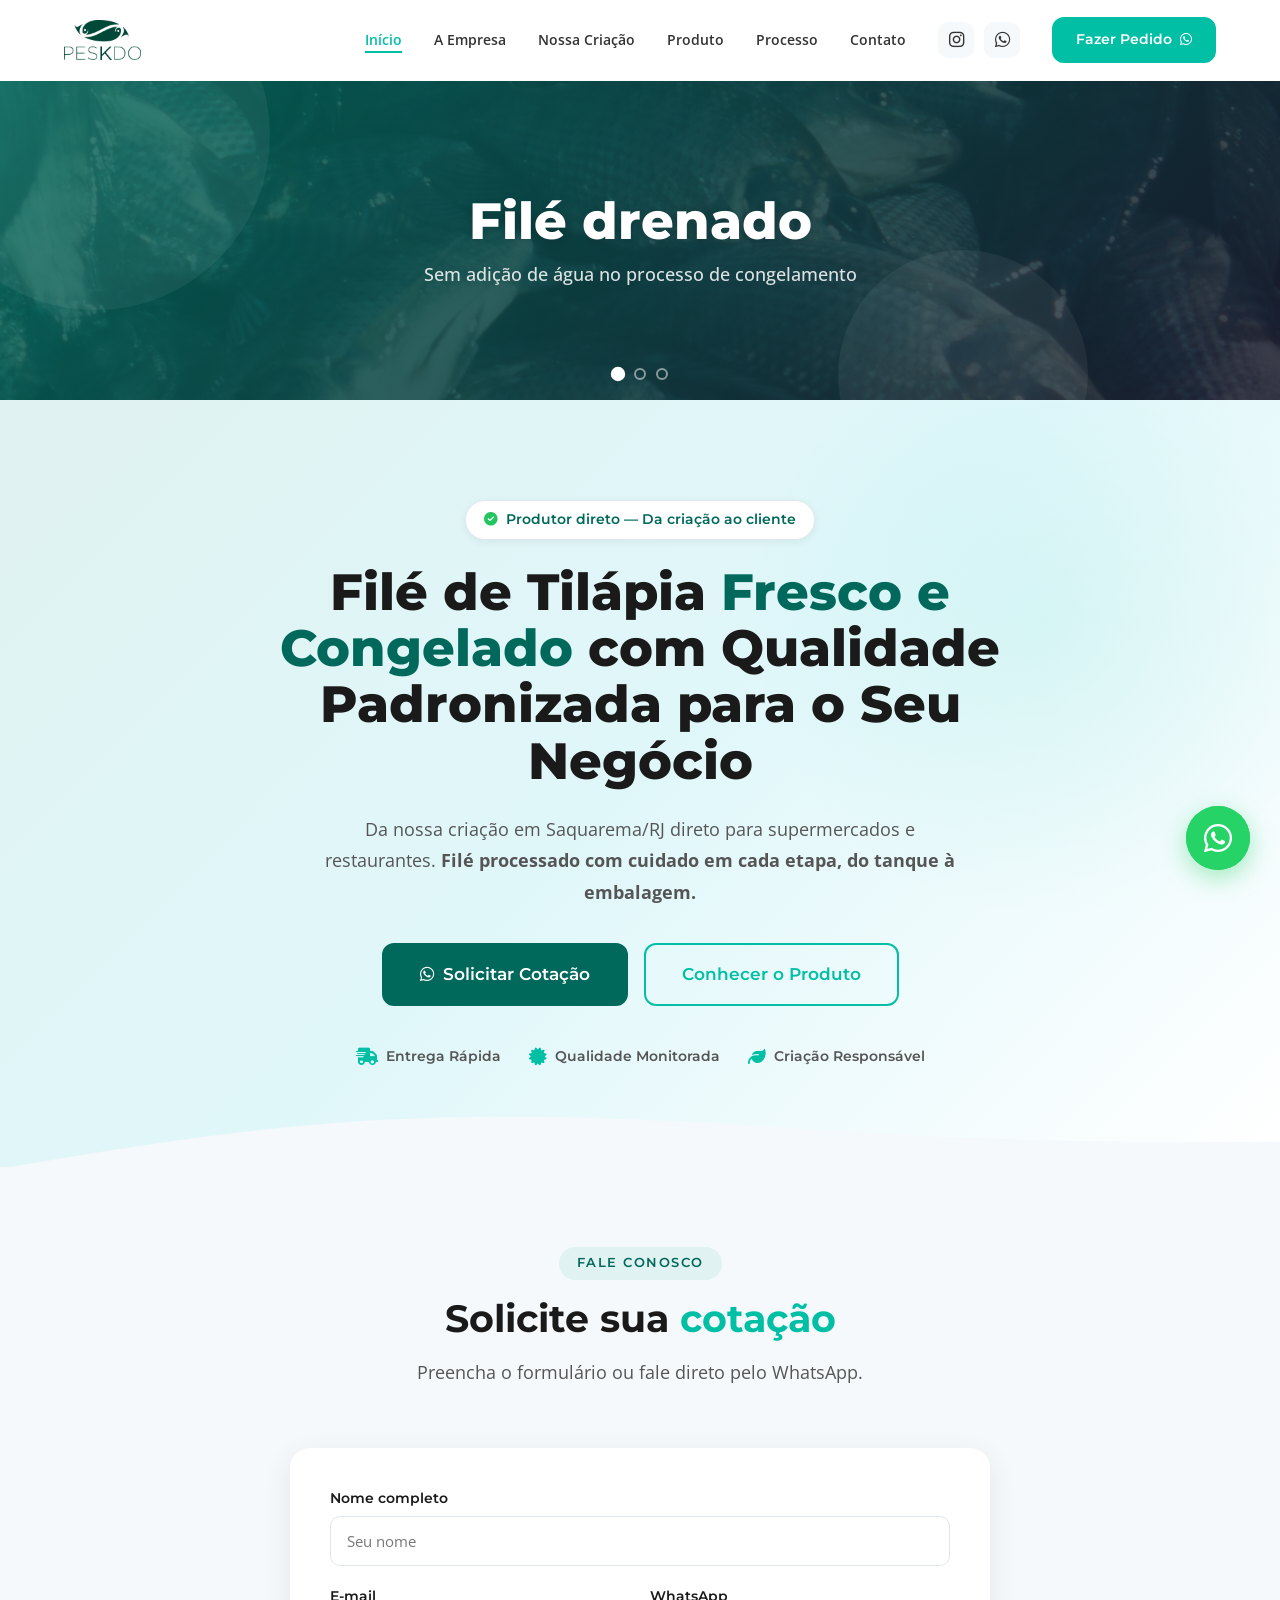
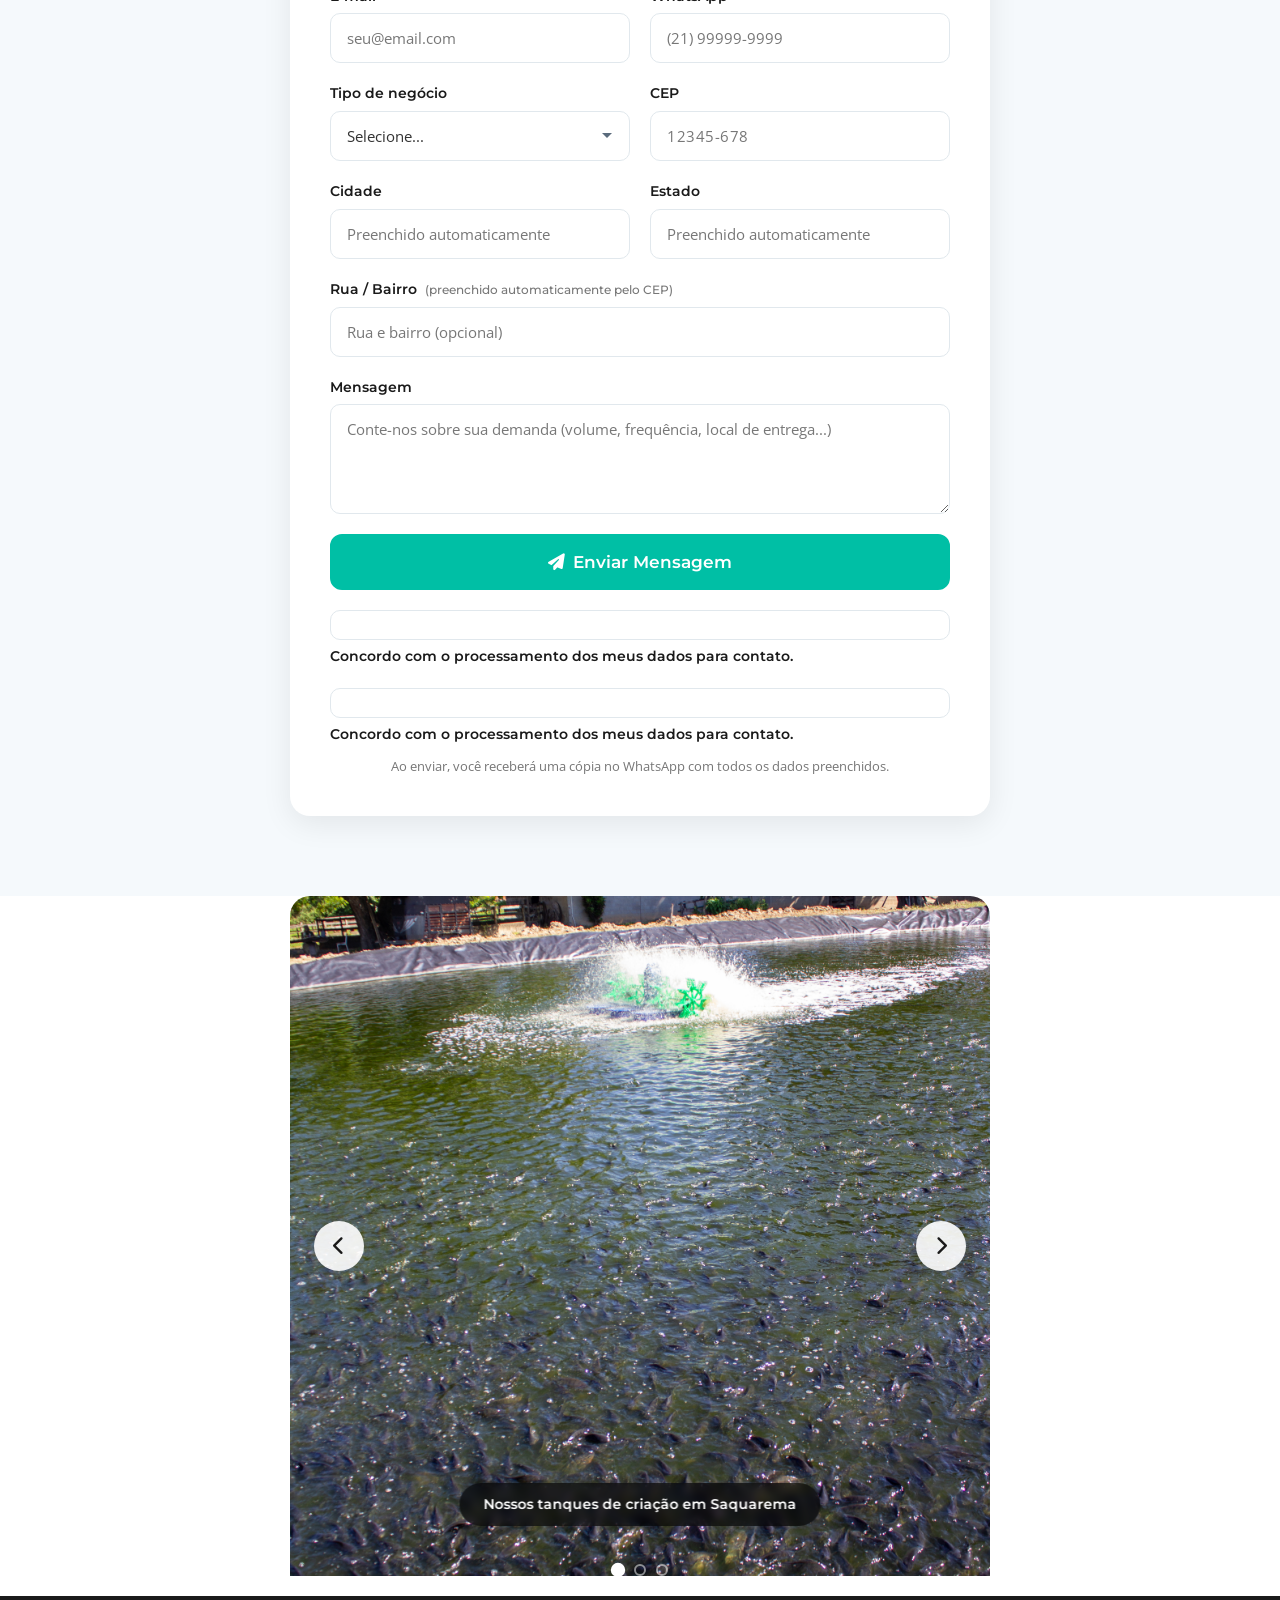
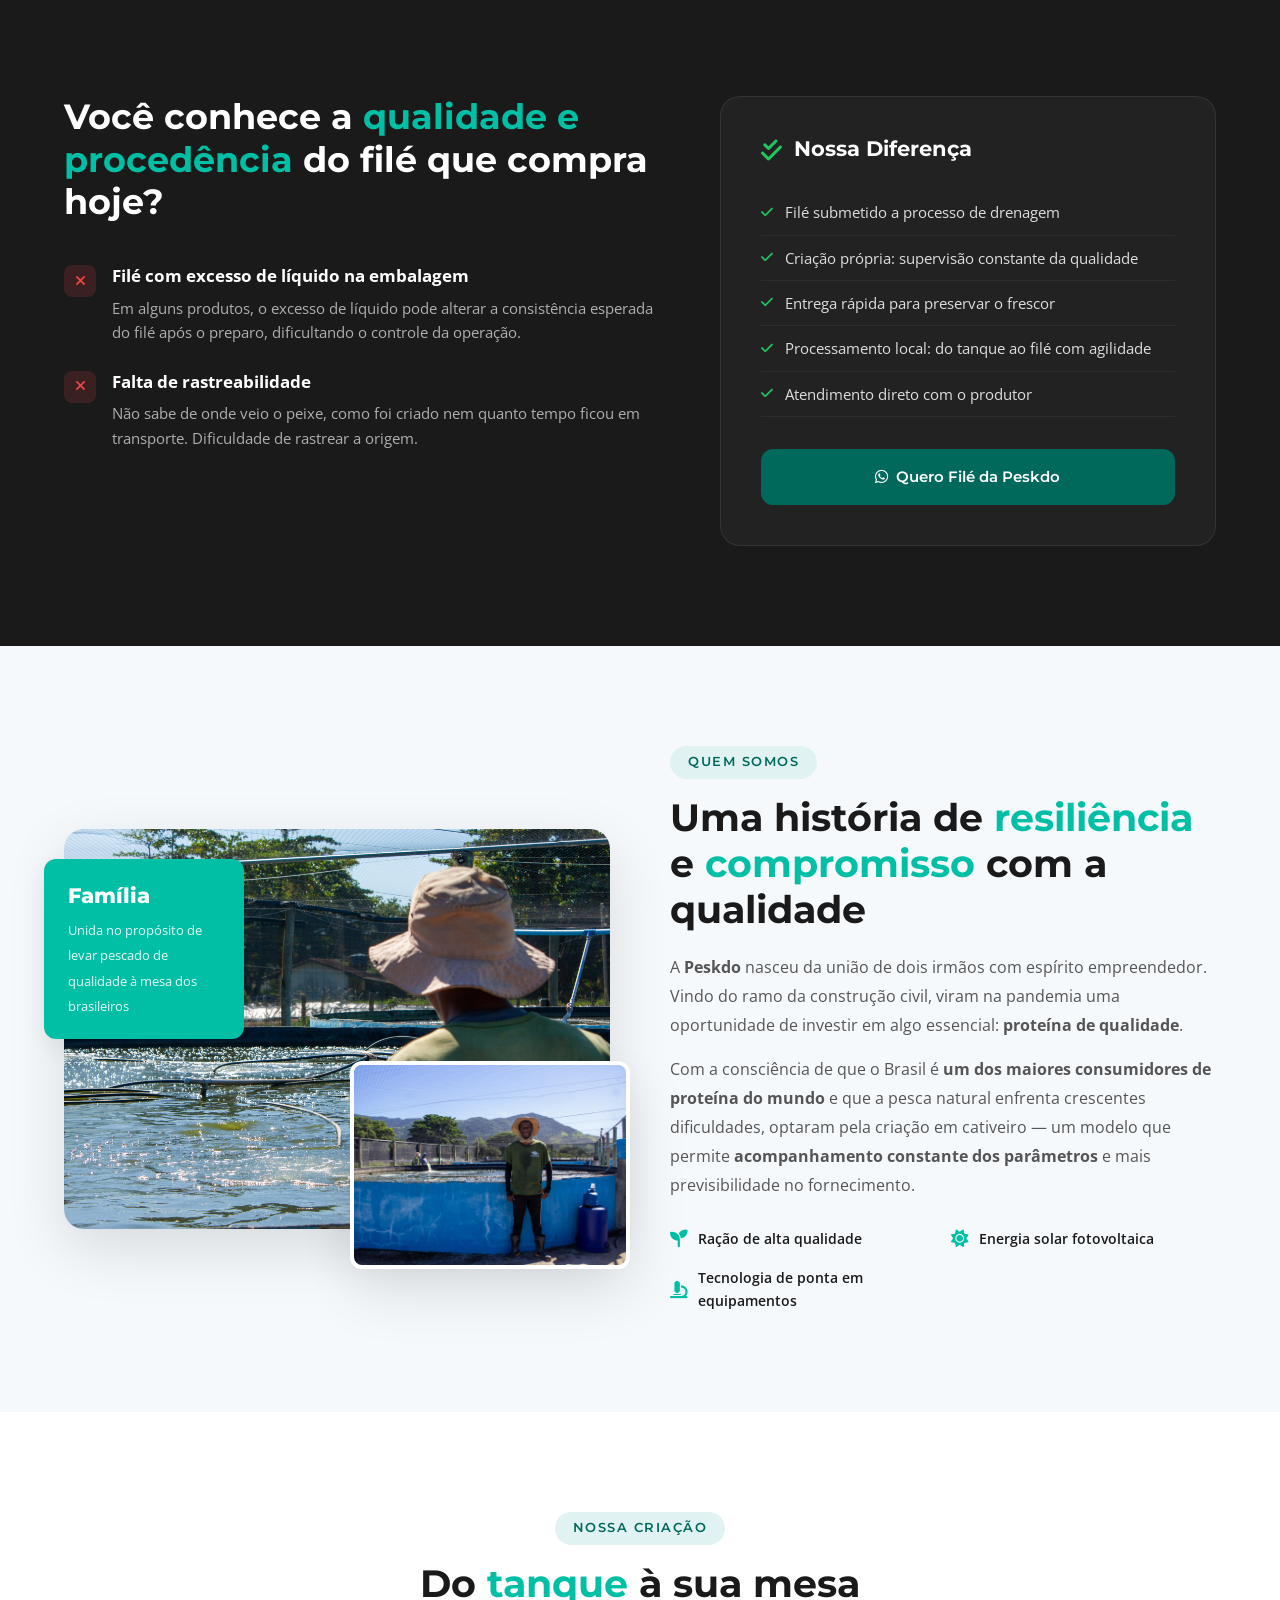
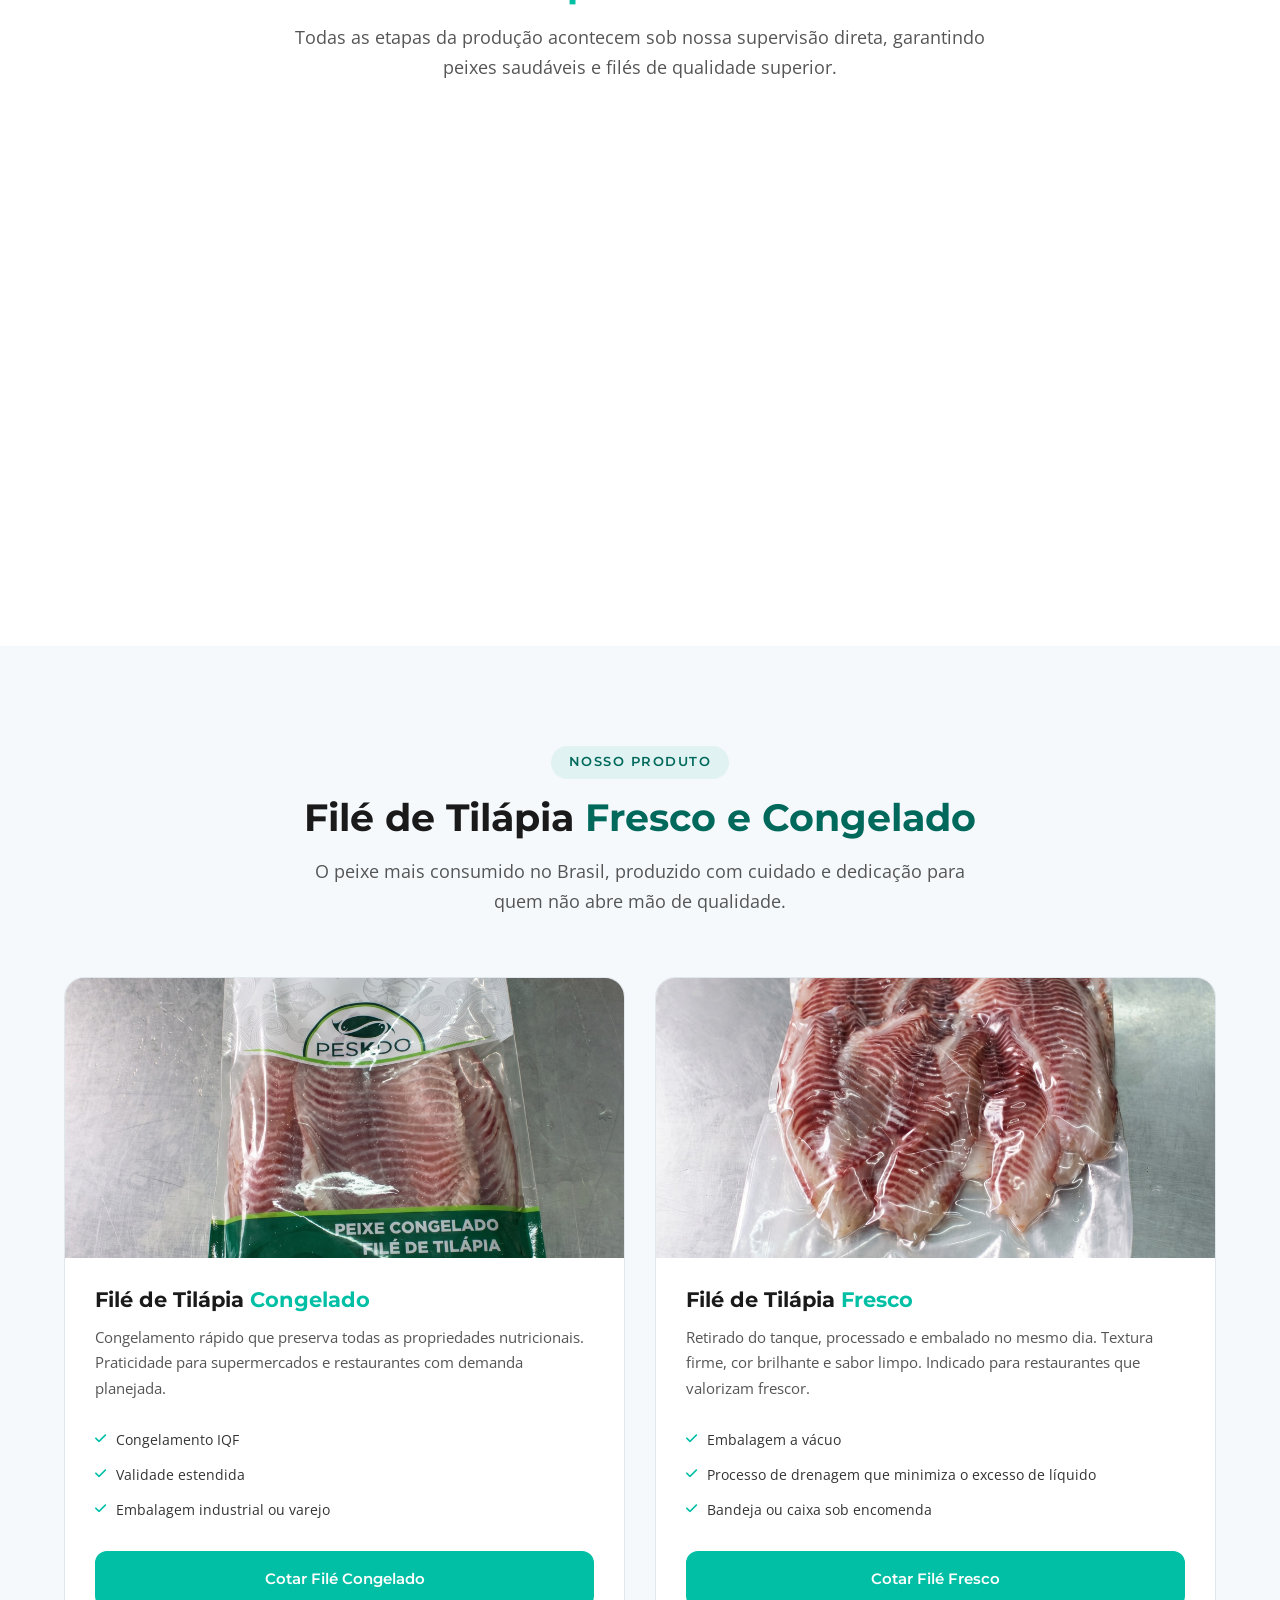
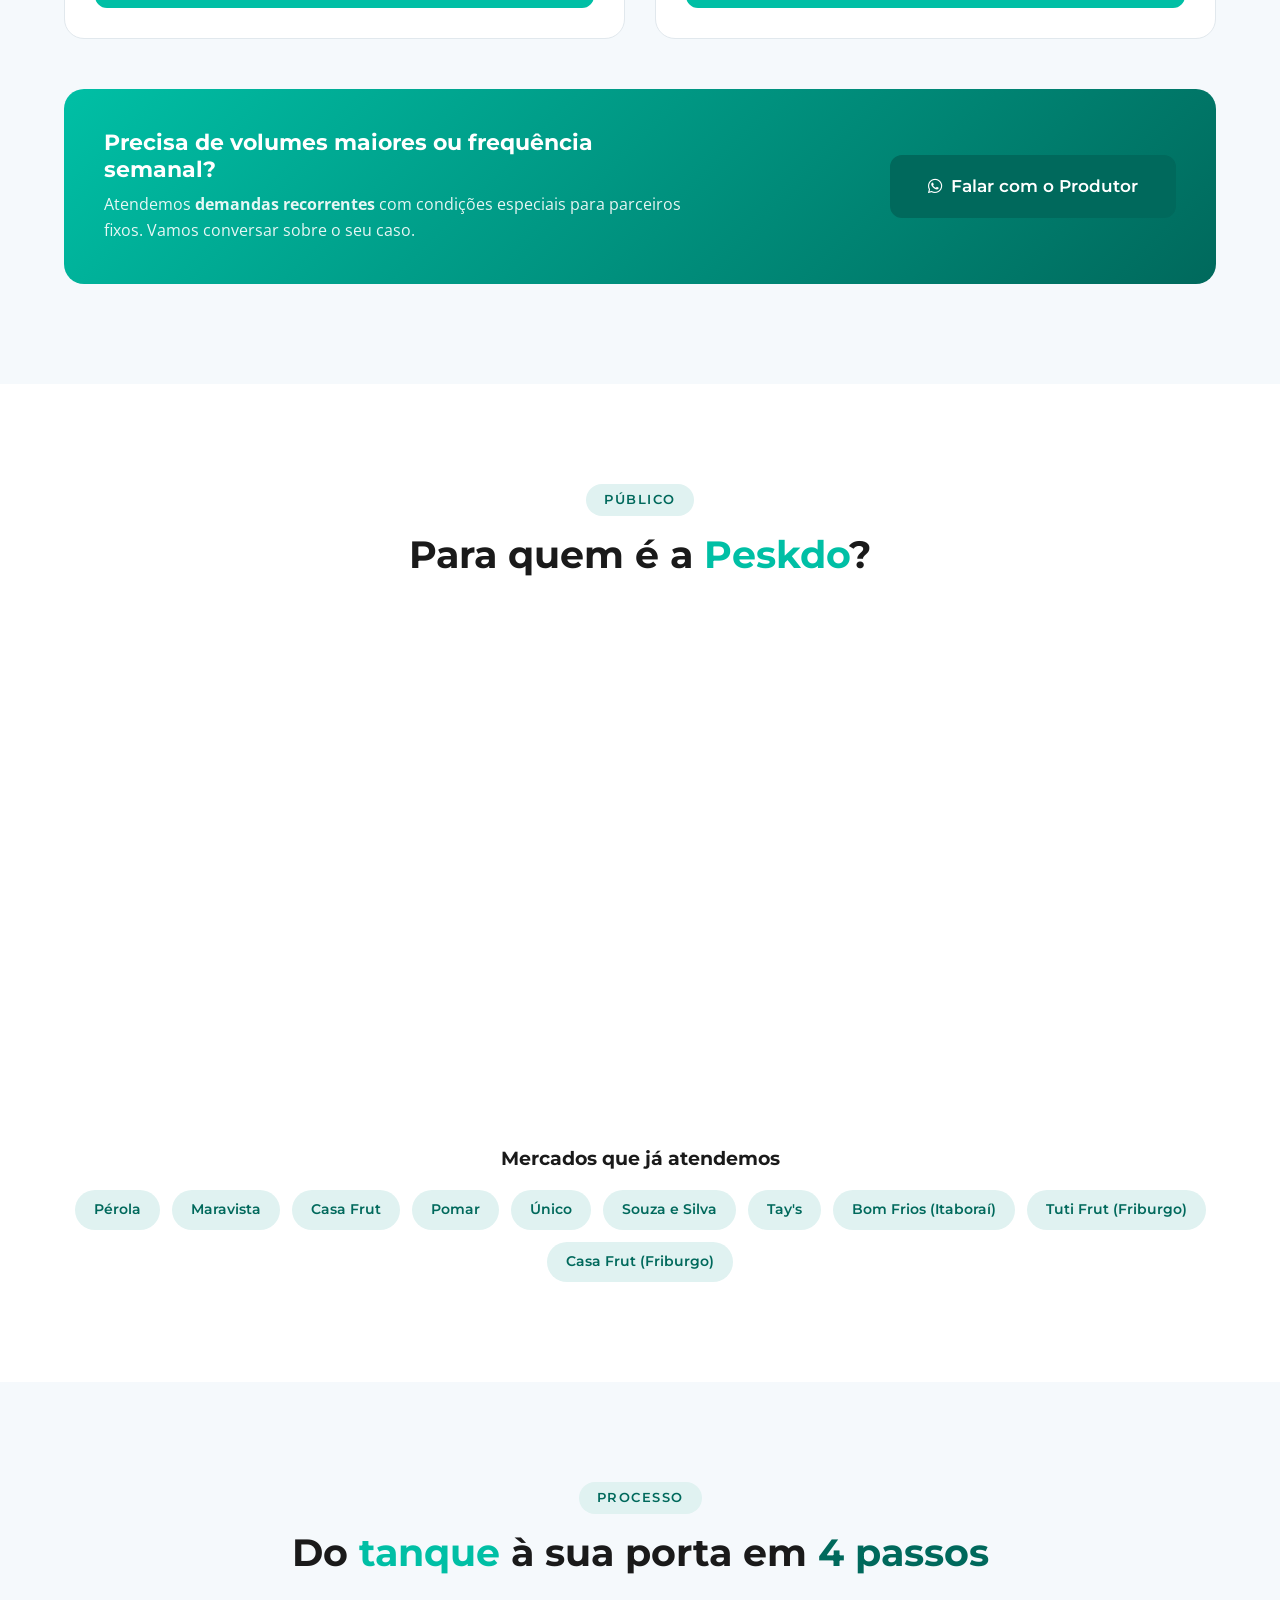
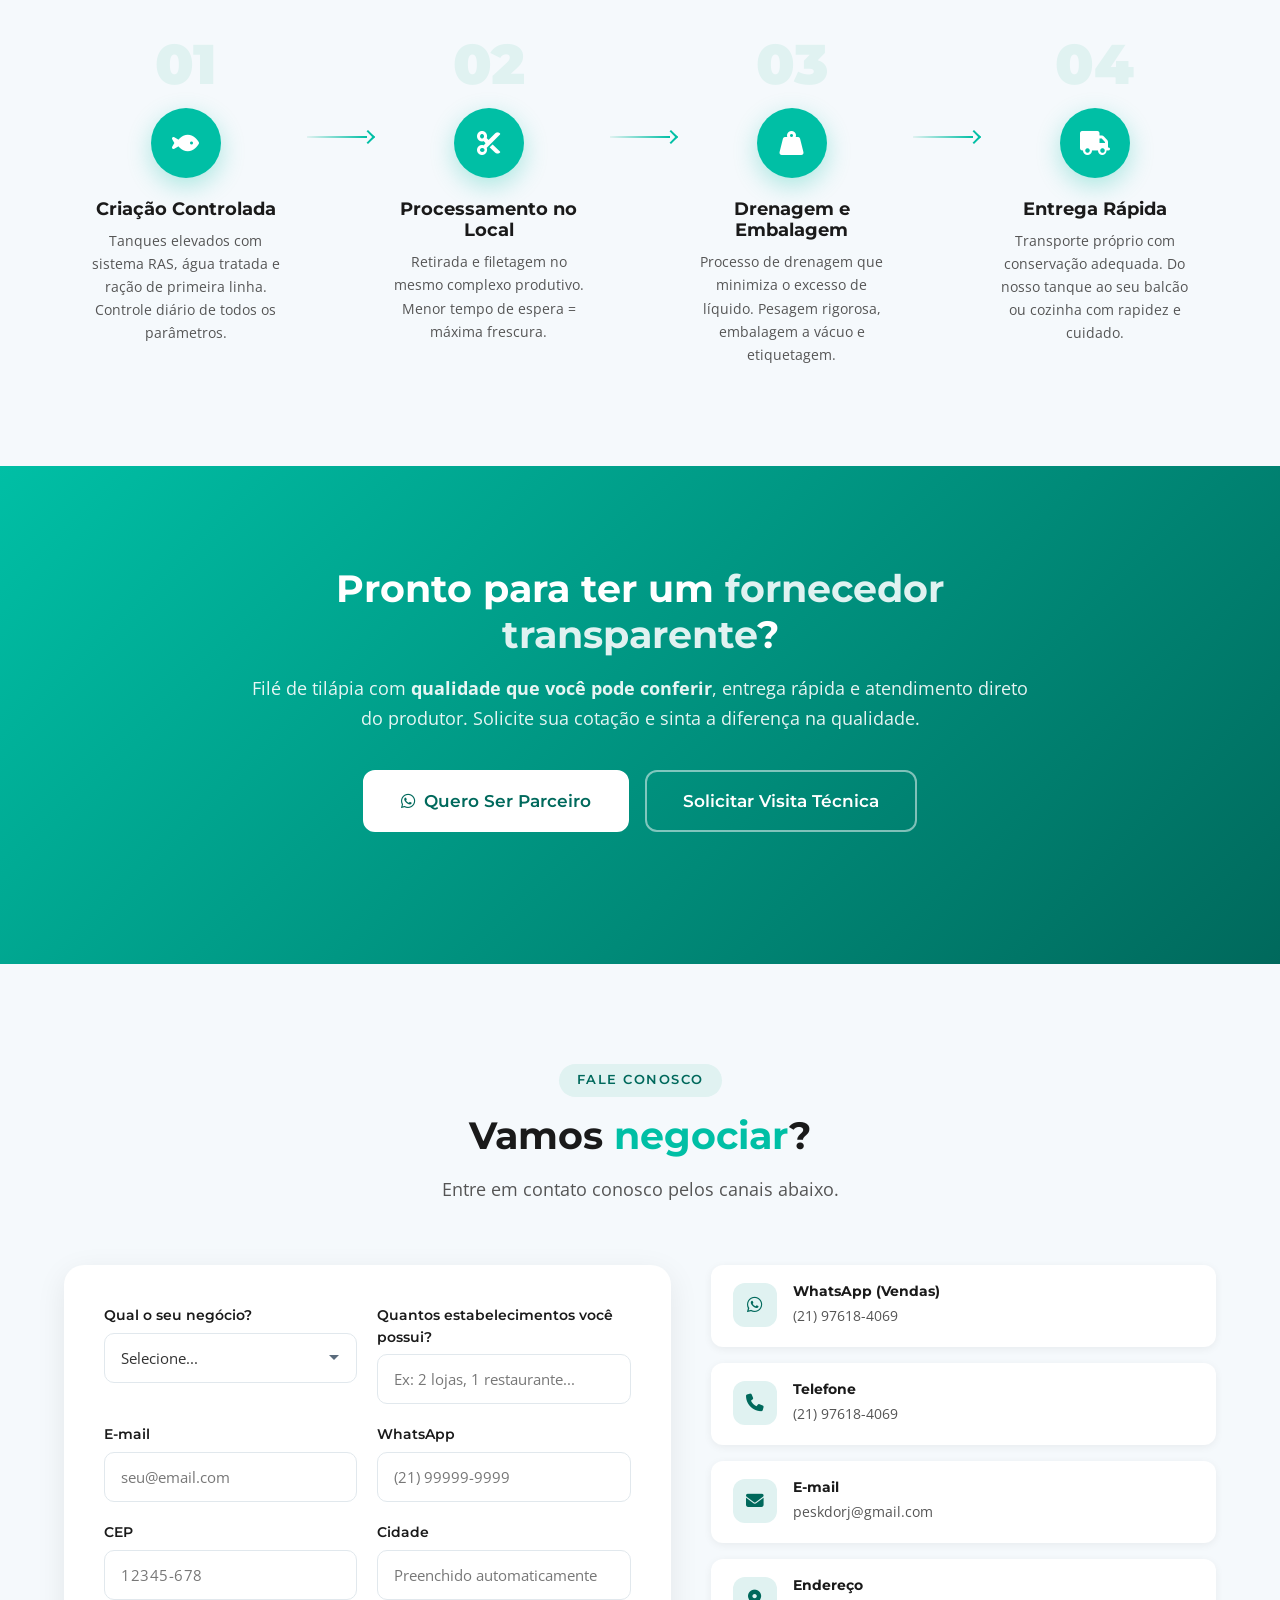
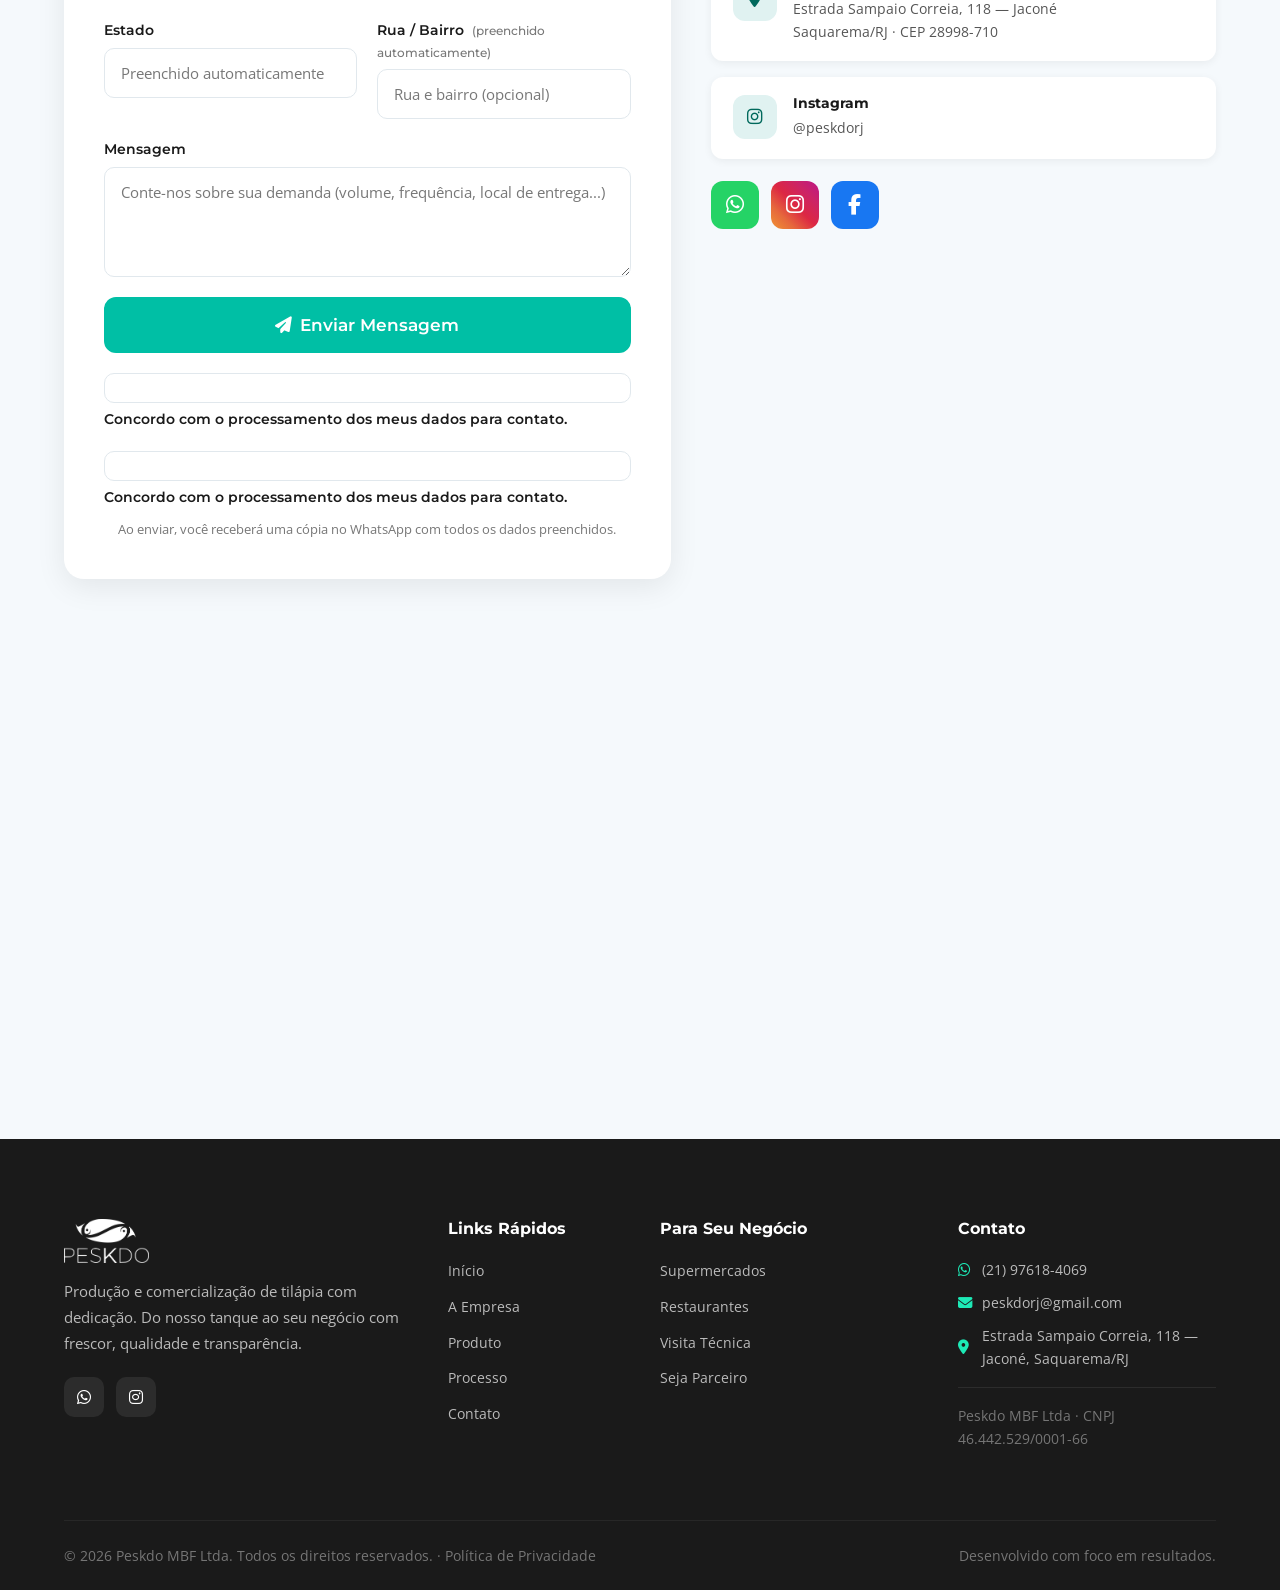
==== commit efe3c262: "site ajustado para google" ====
--- a/index.html
+++ b/index.html
@@ -10,7 +10,7 @@
 
     gtag('config', 'AW-18179197244');
     </script>
-    
+
     <meta charset="UTF-8">
     <meta name="viewport" content="width=device-width, initial-scale=1.0, maximum-scale=5.0">
     <title>Peskdo | Filé de Tilápia Fresco e Congelado — Do Produtor para o Seu Negócio</title>
@@ -40,6 +40,7 @@
     /></noscript>
     <!-- End Meta Pixel Code -->
 
+<base target="_blank">
 </head>
 <body>
 
@@ -72,7 +73,7 @@
     <section class="hero-banners" id="heroBanners">
         <div class="banners-track" id="bannersTrack">
 
-            <!-- Slide 1: Rendimento Consistente -->
+            <!-- Slide 1: Filé Drenado -->
             <div class="banner-slide active">
                 <div class="banner-bg" style="background-image: url('img/40.jpg');"></div>
                 <div class="banner-shapes">
@@ -136,11 +137,11 @@
                     <i class="fas fa-check-circle"></i> Produtor direto — Da criação ao cliente
                 </div>
                 <h1 class="hero-title">
-                    Filé de Tilápia <span class="text-accent">Fresco e Congelado</span> com Rendimento Consistente para o Seu Negócio
+                    Filé de Tilápia <span class="text-accent">Fresco e Congelado</span> com Qualidade Padronizada para o Seu Negócio
                 </h1>
                 <p class="hero-subtitle">
                     Da nossa criação em Saquarema/RJ direto para supermercados e restaurantes. 
-                    <strong>Filé processado com cuidado para reduzir a retenção de água.</strong> Mais produto útil por quilo adquirido.
+                    <strong>Filé processado com cuidado em cada etapa, do tanque à embalagem.</strong>
                 </p>
                 <div class="hero-cta-group">
                     <a href="https://wa.me/5521976184069?text=Olá!%20Sou%20proprietário%20de%20supermercado/restaurante%20e%20gostaria%20de%20receber%20uma%20cotação%20de%20filé%20de%20tilápia." class="btn btn-accent btn-lg" target="_blank">
@@ -287,8 +288,8 @@
                         <div class="problem-item">
                             <div class="problem-icon"><i class="fas fa-xmark"></i></div>
                             <div>
-                                <strong>Filé com alta retenção de água</strong>
-                                <p>Em alguns produtos, a descongelação pode reduzir o peso útil. Isso afeta o custo real da proteína no seu prato.</p>
+                                <strong>Filé com excesso de líquido na embalagem</strong>
+                                <p>Em alguns produtos, o excesso de líquido pode alterar a consistência esperada do filé após o preparo, dificultando o controle da operação.</p>
                             </div>
                         </div>
                         <div class="problem-item">
@@ -311,7 +312,7 @@
                             <li><i class="fas fa-check"></i> Criação própria: supervisão constante da qualidade</li>
                             <li><i class="fas fa-check"></i> Entrega rápida para preservar o frescor</li>
                             <li><i class="fas fa-check"></i> Processamento local: do tanque ao filé com agilidade</li>
-                            <li><i class="fas fa-check"></i> Atendimento direto: preço justo do produtor</li>
+                            <li><i class="fas fa-check"></i> Atendimento direto com o produtor</li>
                         </ul>
                         <a href="https://wa.me/5521976184069?text=Olá!%20Quero%20conhecer%20a%20diferença%20do%20filé%20Peskdo." class="btn btn-accent btn-full" target="_blank">
                             <i class="fab fa-whatsapp"></i> Quero Filé da Peskdo
@@ -435,7 +436,7 @@
                         <p>Retirado do tanque, processado e embalado no mesmo dia. Textura firme, cor brilhante e sabor limpo. Indicado para restaurantes que valorizam frescor.</p>
                         <ul class="produto-specs">
                             <li><i class="fas fa-check"></i> Embalagem a vácuo</li>
-                            <li><i class="fas fa-check"></i> Processo de drenagem que reduz a retenção de água</li>
+                            <li><i class="fas fa-check"></i> Processo de drenagem que minimiza o excesso de líquido</li>
                             <li><i class="fas fa-check"></i> Bandeja ou caixa sob encomenda</li>
                         </ul>
                         <a href="https://wa.me/5521976184069?text=Olá!%20Tenho%20interesse%20no%20filé%20de%20tilápia%20FRESCO.%20Pode%20me%20enviar%20uma%20cotação?" class="btn btn-primary btn-full" target="_blank">Cotar Filé Fresco</a>
@@ -481,12 +482,12 @@
                     <h3>Restaurantes</h3>
                     <p class="pq-subtitle">De médio porte e cozinhas industriais</p>
                     <ul>
-                        <li>Filé drenado: mais produto útil por kg</li>
+                        <li>Filé drenado: processo que minimiza o excesso de líquido</li>
                         <li>Frescor que valoriza o prato final</li>
                         <li>Entrega no dia ou véspera do preparo</li>
                         <li>Cortes sob medida para o cardápio</li>
                     </ul>
-                    <div class="pq-example">Reduza seu custo de matéria-prima</div>
+                    <div class="pq-example">Padronização que auxilia no controle da sua operação</div>
                 </div>
             </div>
             <div class="mercados-atendidos">
@@ -538,7 +539,7 @@
                     <div class="step-content">
                         <div class="step-icon"><i class="fas fa-weight-hanging"></i></div>
                         <h3>Drenagem e Embalagem</h3>
-                        <p>Processo de drenagem que reduz o excesso de água. Pesagem rigorosa, embalagem a vácuo e etiquetagem.</p>
+                        <p>Processo de drenagem que minimiza o excesso de líquido. Pesagem rigorosa, embalagem a vácuo e etiquetagem.</p>
                     </div>
                 </div>
                 <div class="step-connector"></div>
@@ -559,7 +560,7 @@
         <div class="container">
             <div class="cta-box">
                 <h2>Pronto para ter um <span>fornecedor transparente</span>?</h2>
-                <p>Filé de tilápia com <strong>rendimento que você pode conferir</strong>, entrega rápida e atendimento direto do produtor. Solicite sua cotação e sinta a diferença na qualidade.</p>
+                <p>Filé de tilápia com <strong>qualidade que você pode conferir</strong>, entrega rápida e atendimento direto do produtor. Solicite sua cotação e sinta a diferença na qualidade.</p>
                 <div class="cta-buttons">
                     <a href="https://wa.me/5521976184069?text=Olá!%20Sou%20proprietário%20de%20_____%20e%20tenho%20interesse%20em%20ser%20parceiro%20Peskdo.%20Gostaria%20de%20receber%20uma%20proposta." class="btn btn-white btn-lg" target="_blank">
                         <i class="fab fa-whatsapp"></i> Quero Ser Parceiro
@@ -717,7 +718,7 @@
                     <a href="#" class="logo">
                         <img src="img/Logo_Branca.png" alt="Peskdo" class="logo-img">
                     </a>
-                    <p>Produção e comercialização de tilápia com dedicação. Do nosso tanque ao seu negócio com frescor, qualidade e preço justo.</p>
+                    <p>Produção e comercialização de tilápia com dedicação. Do nosso tanque ao seu negócio com frescor, qualidade e transparência.</p>
                     <div class="footer-social">
                         <a href="https://wa.me/5521976184069" target="_blank"><i class="fab fa-whatsapp"></i></a>
                         <a href="https://instagram.com/peskdorj" target="_blank"><i class="fab fa-instagram"></i></a>
--- a/style.css
+++ b/style.css
@@ -2278,4 +2278,4 @@
     .mercados-atendidos { margin-top: 36px; }
     .mercados-atendidos h3 { font-size: 1.05rem; }
     .mercado-tag { font-size: 0.8rem; padding: 6px 14px; }
-}+}
